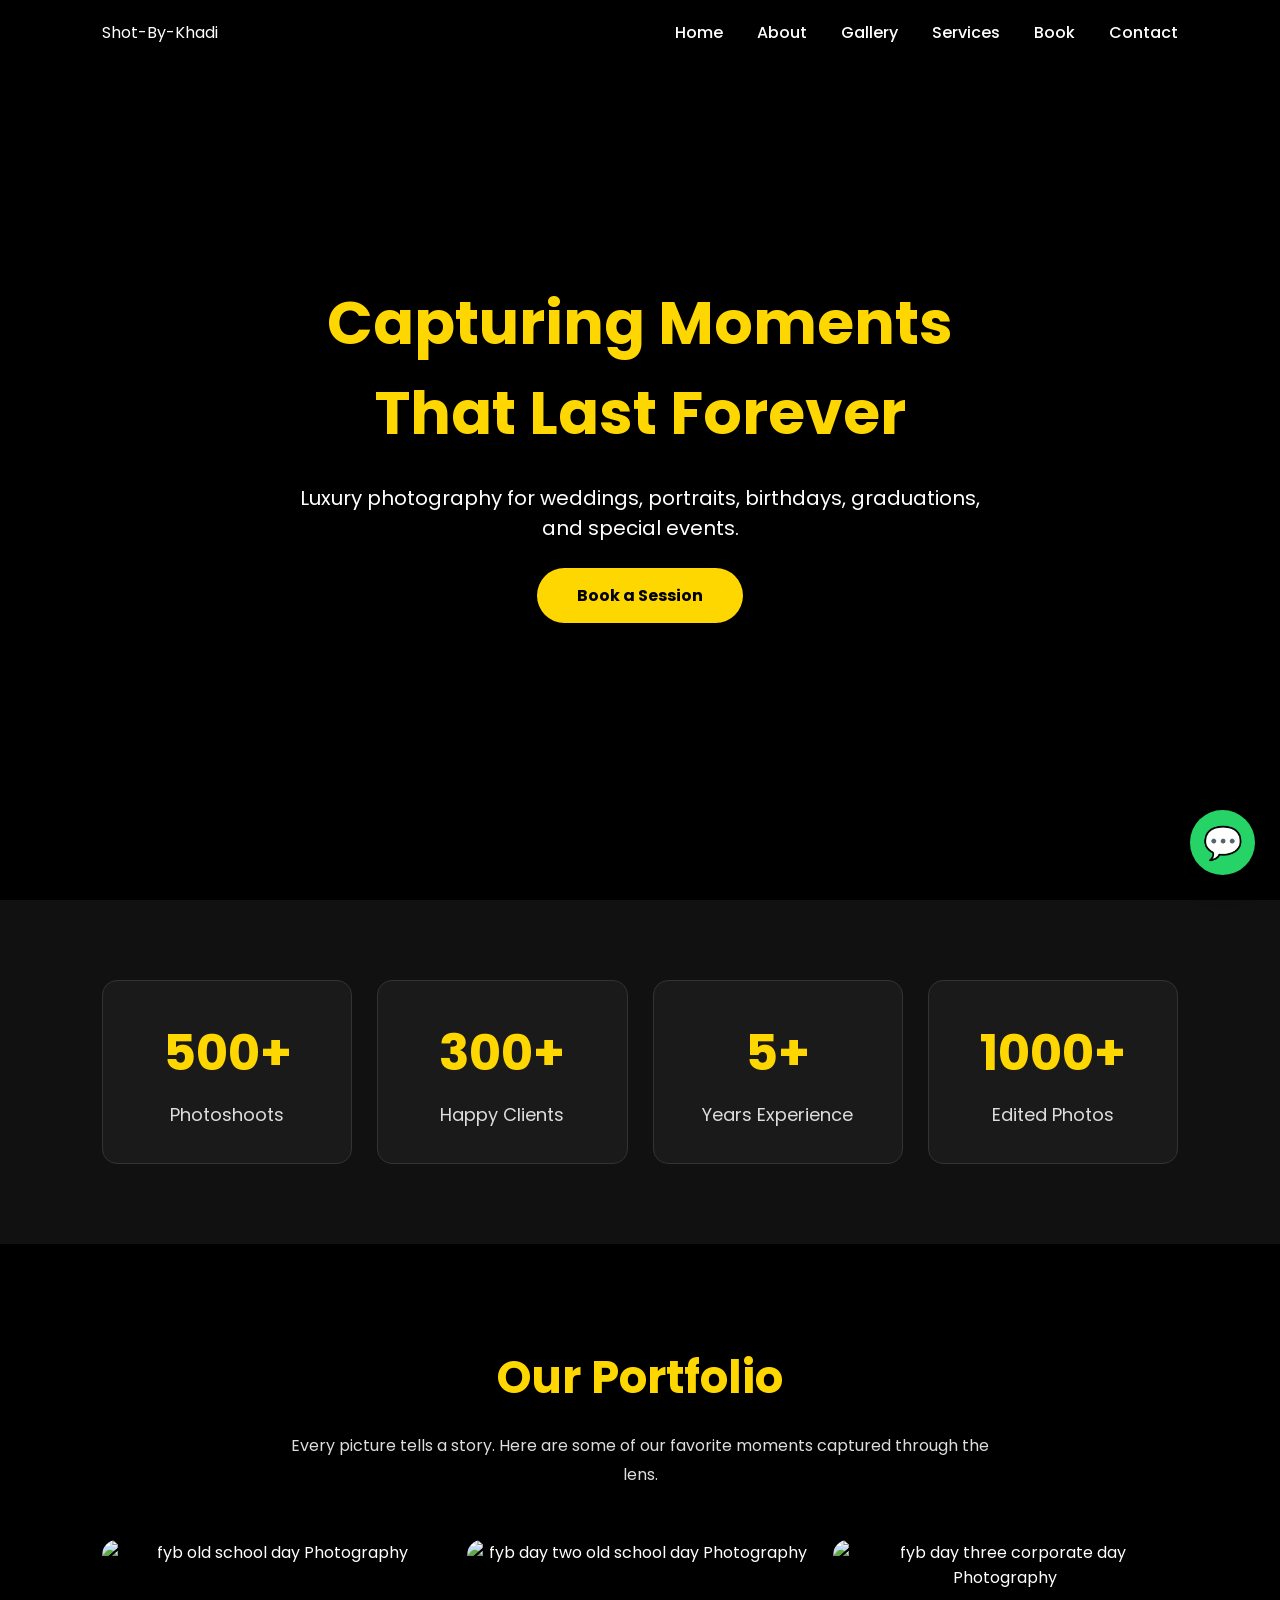
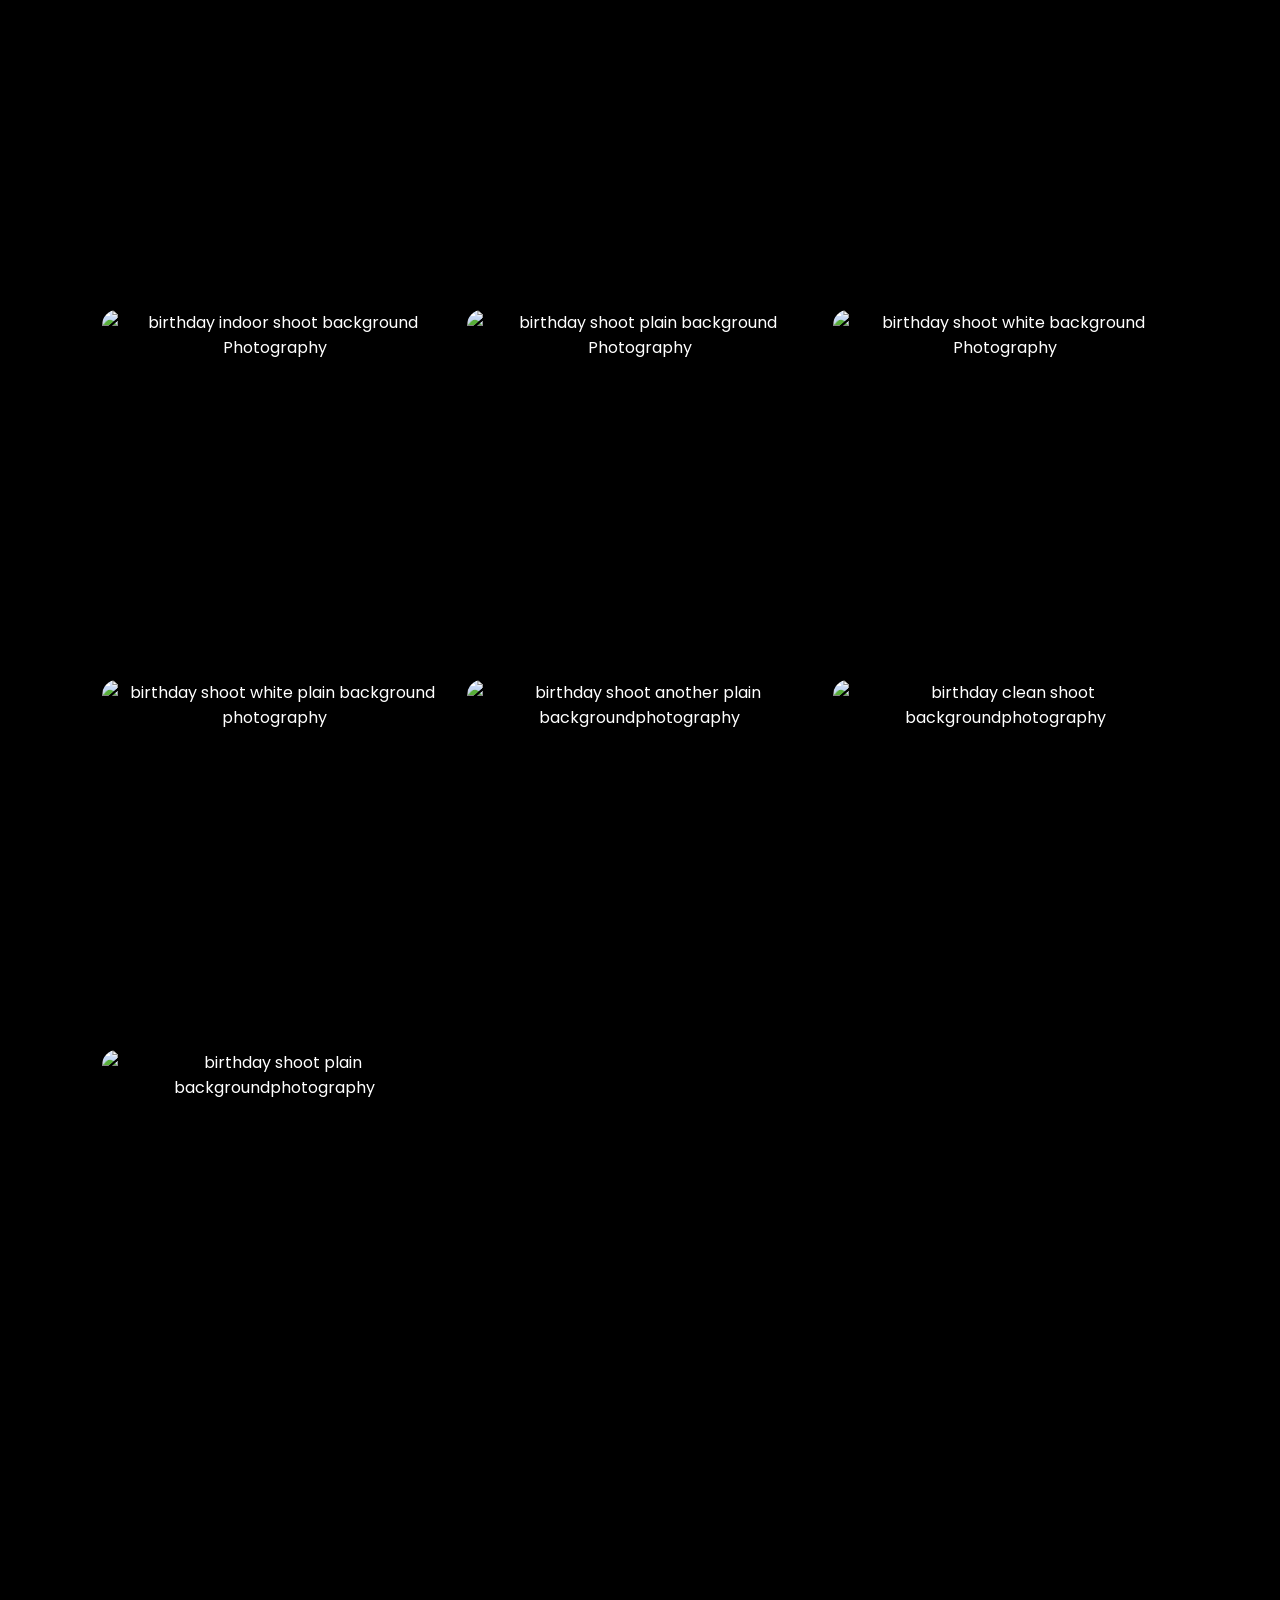
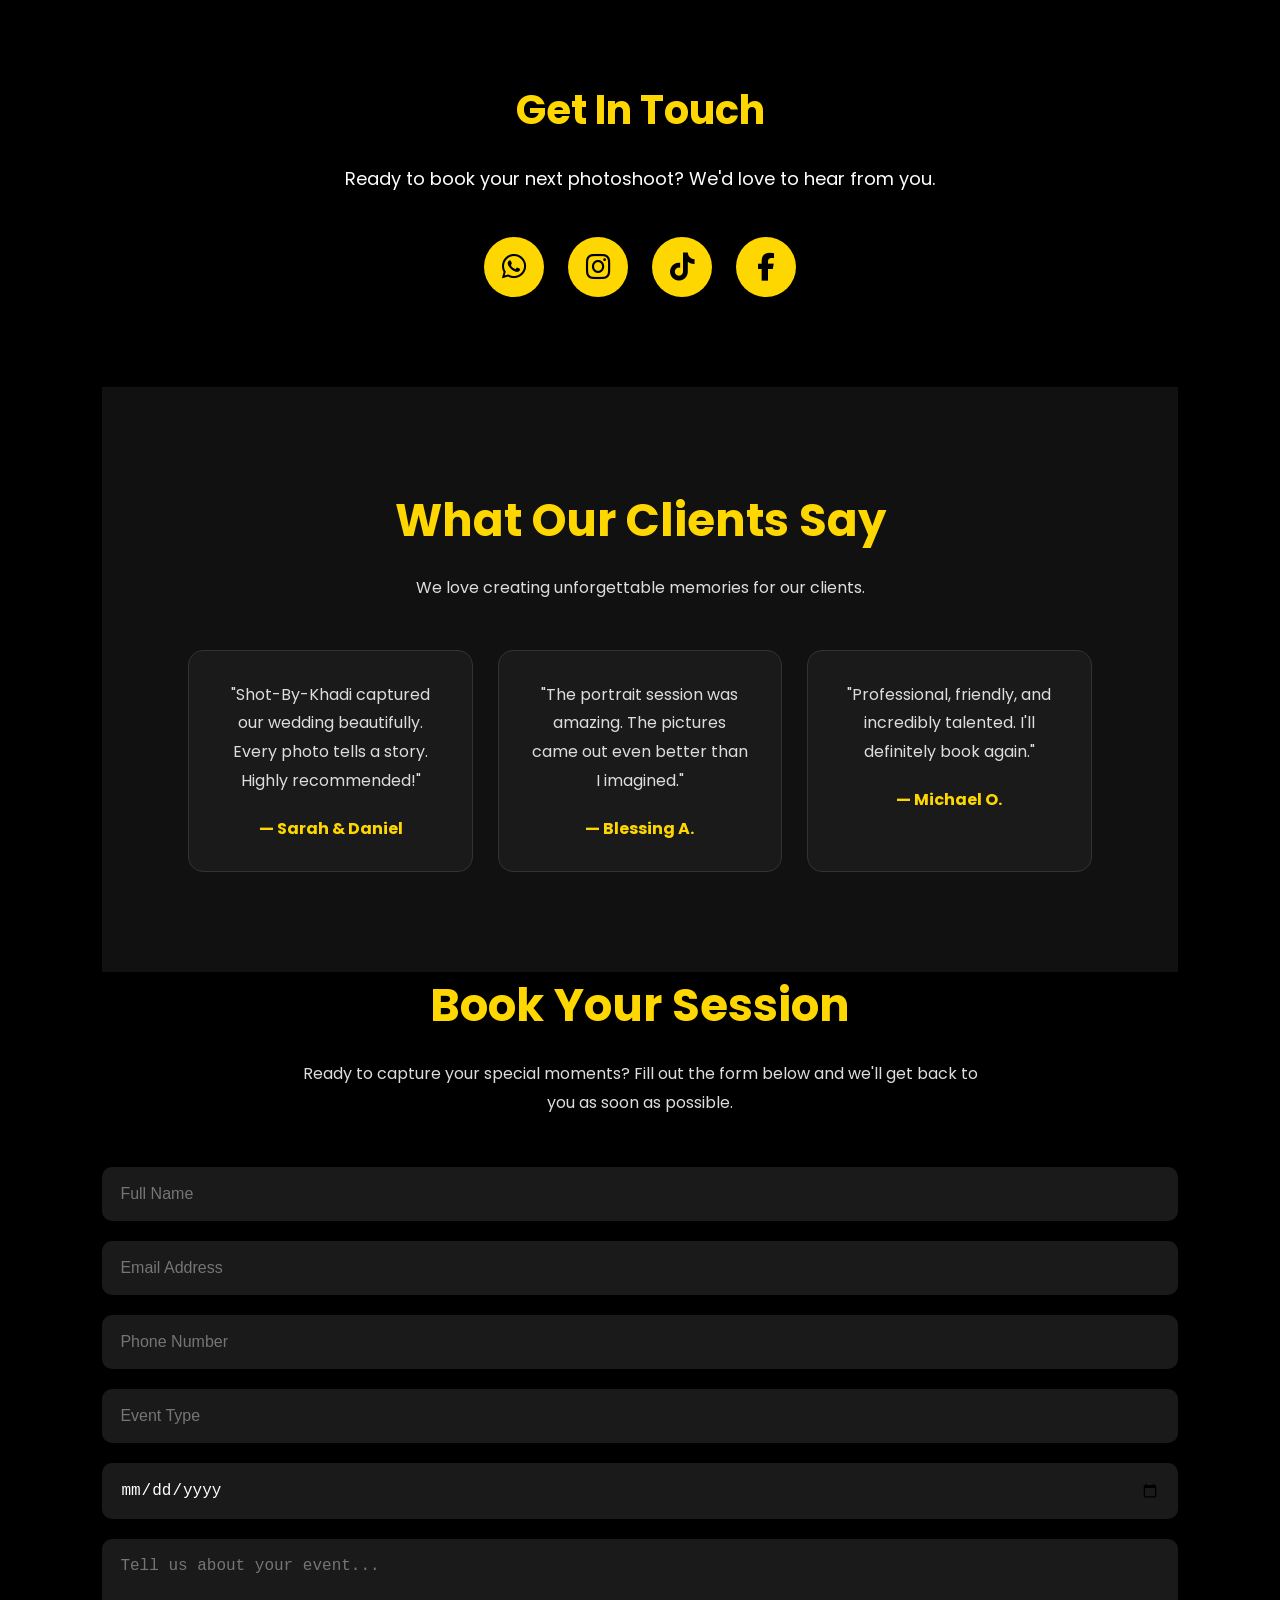
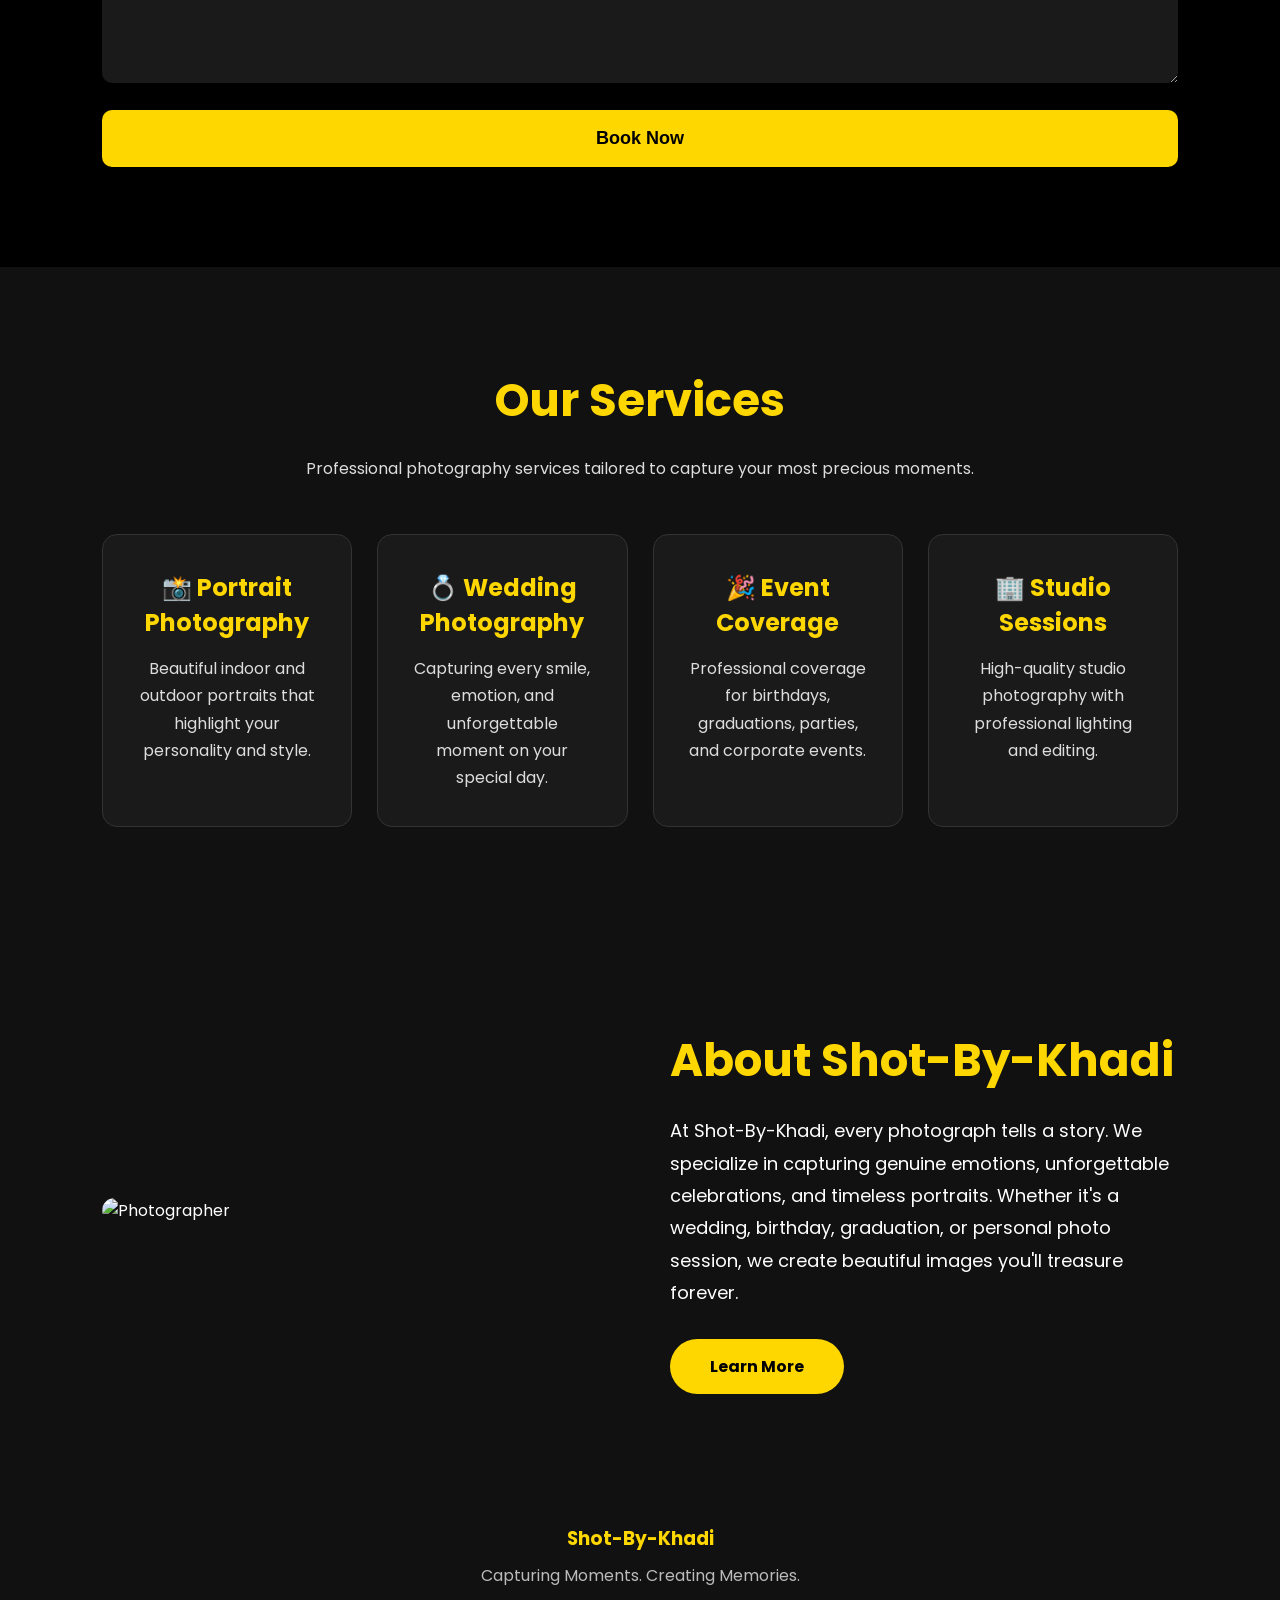
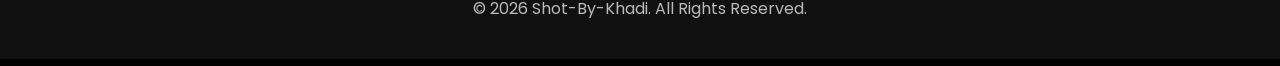
==== index.html @ c91c8952 "Add files via upload" ====
<!DOCTYPE html>
<html lang="en">
<head>
    <meta charset="UTF-8">
    <meta name="viewport" content="width=device-width, initial-scale=1.0">
    <title>Shot-By-Khadi</title>

    <!-- CSS -->
    <link rel="stylesheet" href="style.css">
    <link rel="icon" href="favicon.ico">
    <meta name="description" content="Shot-By-Khadi - Premium Photography for weddings, portraits, birthdays, graduations and events.">

<meta name="keywords" content="Photography, Wedding Photographer, Portrait Photography, Nigeria Photographer, Shot By Khadi">

<meta name="author" content="Shot-By-Khadi">

    <!-- Google Font -->
    <link href="https://fonts.googleapis.com/css2?family=Poppins:wght@300;400;500;600;700&display=swap" rel="stylesheet">
    <link rel="stylesheet" href="https://cdnjs.cloudflare.com/ajax/libs/font-awesome/6.6.0/css/all.min.css">
</head>
<body>

    <!-- Navigation -->
    <header>

    <div class="logo">Shot-By-Khadi</div>

    <div class="menu-toggle" id="menu-toggle">
        ☰
    </div>

    <nav id="nav-menu">
        <a href="#home">Home</a>
        <a href="#about">About</a>
        <a href="#gallery">Gallery</a>
        <a href="#services">Services</a>
        <a href="#booking">Book</a>
        <a href="#contact">Contact</a>
    </nav>

</header>
    </header>
    <!-- Hero Section -->
<section class="hero" id="home">

    <div class="hero-overlay"></div>

    <div class="hero-content">

        <h1>Capturing Moments That Last Forever</h1>

        <p>
            Luxury photography for weddings, portraits, birthdays, graduations, and special events.
        </p>

        <a href="#booking" class="btn">Book a Session</a>

    </div>

</section>
<!-- About Section -->

<!-- Statistics Section -->

<section class="stats">

    <div class="stat-box">
        <h2>500+</h2>
        <p>Photoshoots</p>
    </div>

    <div class="stat-box">
        <h2>300+</h2>
        <p>Happy Clients</p>
    </div>

    <div class="stat-box">
        <h2>5+</h2>
        <p>Years Experience</p>
    </div>

    <div class="stat-box">
        <h2>1000+</h2>
        <p>Edited Photos</p>
    </div>

</section>

<!-- Gallery Section -->

<section class="gallery" id="gallery">
    <h2>Our Portfolio</h2>

    <p class="gallery-text">
        Every picture tells a story. Here are some of our favorite moments captured through the lens.
    </p>

    <div class="gallery-grid">

        <img src="images/photo1.jpg" alt="fyb old school day Photography">

        <img src="images/photo2.jpg" alt="fyb day two old school day Photography">

        <img src="images/photo3.jpg" alt="fyb day three corporate day Photography">

        <img src="images/photo4.jpg" alt="birthday indoor shoot background Photography">

        <img src="images/photo5.jpg" alt="birthday shoot plain background Photography">

        <img src="images/photo6.jpg" alt="birthday shoot white background Photography">

        <img src="images/photo7.jpg" alt="birthday shoot white plain background photography">

        <img src="images/photo8.jpg" alt="birthday shoot another plain backgroundphotography">

        <img src="images/photo10.jpg" alt="birthday clean shoot backgroundphotography">

        <img src="images/photo11.jpg" alt="birthday shoot plain backgroundphotography">

    </div>

</section>

<!-- Services Section -->

<!-- Booking Section -->

<section class="booking" id="booking">

    <!-- Testimonials Section -->

    <!-- Contact Section -->

<section class="contact" id="contact">

    <h2>Get In Touch</h2>

    <p>Ready to book your next photoshoot? We'd love to hear from you.</p>

    <div class="social-icons">

        <a href="https://wa.me/2348108178634" target="_blank">
            <i class="fab fa-whatsapp"></i>
        </a>

        <a href="https://instagram.com/khadib222" target="_blank">
            <i class="fab fa-instagram"></i>
        </a>

        <a href="https://tiktok.com/@khadib22" target="_blank">
            <i class="fab fa-tiktok"></i>
        </a>

        <a href="https://facebook.com/" target="_blank">
            <i class="fab fa-facebook-f"></i>
        </a>

    </div>

</section>

<section class="testimonials">

    <h2>What Our Clients Say</h2>

    <p class="testimonial-text">
        We love creating unforgettable memories for our clients.
    </p>

    <div class="testimonial-grid">

        <div class="testimonial-card">
            <p>
                "Shot-By-Khadi captured our wedding beautifully. Every photo tells a story. Highly recommended!"
            </p>

            <h4>— Sarah & Daniel</h4>
        </div>

        <div class="testimonial-card">
            <p>
                "The portrait session was amazing. The pictures came out even better than I imagined."
            </p>

            <h4>— Blessing A.</h4>
        </div>

        <div class="testimonial-card">
            <p>
                "Professional, friendly, and incredibly talented. I'll definitely book again."
            </p>

            <h4>— Michael O.</h4>
        </div>

    </div>

</section>

    <h2>Book Your Session</h2>

    <p class="booking-text">
        Ready to capture your special moments? Fill out the form below and we'll get back to you as soon as possible.
    </p>

    <form action="https://formsubmit.co/voltagevg1@gmail.com" method="POST"></form>

    <input type="hidden" name="_subject" value="New Booking Request - Shot-By-Khadi">

<input type="hidden" name="_captcha" value="false">

<input type="hidden" name="_template" value="table">

        <input type="text" name="Full Name" placeholder="Full Name" required>

        <input type="email" name="Email" placeholder="Email Address" required>

        <input type="tel" name="Phone Number" placeholder="Phone Number" required>

        <input type="text" name="Event Type" placeholder="Event Type">

        <input type="date" name="Event Date">

        <textarea name="Message" rows="6" placeholder="Tell us about your event..."></textarea>

        <button type="submit">Book Now</button>

    </form>

</section>

<section class="services" id="services">
    <h2>Our Services</h2>

    <p class="services-text">
        Professional photography services tailored to capture your most precious moments.
    </p>

    <div class="services-grid">

        <div class="service-card">
            <h3>📸 Portrait Photography</h3>
            <p>Beautiful indoor and outdoor portraits that highlight your personality and style.</p>
        </div>

        <div class="service-card">
            <h3>💍 Wedding Photography</h3>
            <p>Capturing every smile, emotion, and unforgettable moment on your special day.</p>
        </div>

        <div class="service-card">
            <h3>🎉 Event Coverage</h3>
            <p>Professional coverage for birthdays, graduations, parties, and corporate events.</p>
        </div>

        <div class="service-card">
            <h3>🏢 Studio Sessions</h3>
            <p>High-quality studio photography with professional lighting and editing.</p>
        </div>

    </div>

</section>

<section class="about" id="about">
    <div class="about-image">

        <img src="images/photo1.jpg" alt="Photographer">

    </div>

    <div class="about-text">

        <h2>About Shot-By-Khadi</h2>

        <p>
            At Shot-By-Khadi, every photograph tells a story. We specialize in capturing genuine emotions, unforgettable celebrations, and timeless portraits. Whether it's a wedding, birthday, graduation, or personal photo session, we create beautiful images you'll treasure forever.
        </p>

        <a href="#" class="btn">Learn More</a>

    </div>

</section>

    <script src="script.js"></script>

    <footer>

    <h3>Shot-By-Khadi</h3>

    <p>Capturing Moments. Creating Memories.</p>

    <p>© 2026 Shot-By-Khadi. All Rights Reserved.</p>

</footer>
<a href="https://wa.me/2348108178634" class="whatsapp" target="_blank">
    💬
</a>
<button id="topBtn" title="Go to top">↑</button>
<script src="script.js"></script>
<!-- Lightbox -->

<div id="lightbox" class="lightbox">

    <span class="close">&times;</span>

    <img class="lightbox-content" id="lightbox-img">

</div>
</body>
</html>
---- style.css ----
/* Reset */

html{
    scroll-behavior:smooth;
}

*{
    margin:0;
    padding:0;
    box-sizing:border-box;
}

body{
    font-family:'Poppins',sans-serif;
    background:#000;
    color:white;
}

/* Navigation */

header{
    display:flex;
    justify-content:space-between;
    align-items:center;
    padding:20px 8%;
    background:#000;
    position:fixed;
    width:100%;
    top:0;
    left:0;
    z-index:1000;
}

.logo img{
    height:60px;
    width:auto;
}

nav a{
    text-decoration:none;
    color:white;
    margin-left:30px;
    font-weight:500;
    transition:.3s;
}

nav a:hover{
    color:#FFD700;
}

/* Hero Section */

.hero{

    height:100vh;

    background-image:
    linear-gradient(rgba(0,0,0,.55),rgba(0,0,0,.55)),
    url("images/hero1.jpg");

    background-size:cover;

    background-position:center;

    display:flex;

    justify-content:center;

    align-items:center;

    text-align:center;

    transition:background-image 1s ease-in-out;

    position:relative;

}

.hero-content{

    position:relative;

    z-index:2;

    max-width:700px;

}

.hero h1{

    font-size:60px;

    color:#FFD700;

}

.hero p{

    margin:25px 0;

    font-size:20px;

    color:white;

}
.btn{
    display:inline-block;
    padding:15px 40px;
    background:#FFD700;
    color:#000;
    text-decoration:none;
    font-weight:bold;
    border-radius:50px;
    transition:.3s;
}

.btn:hover{
    transform:translateY(-4px);
}
/* ABOUT */

.about{

    display:flex;

    justify-content:center;

    align-items:center;

    gap:60px;

    padding:100px 8%;

    background:#111;

    flex-wrap:wrap;

}

.about-image{

    flex:1;

    min-width:300px;

}

.about-image img{

    width:100%;

    border-radius:20px;

}

.about-text{

    flex:1;

    min-width:300px;

}

.about-text h2{

    font-size:45px;

    color:#FFD700;

    margin-bottom:20px;

}

.about-text p{

    line-height:1.8;

    font-size:18px;

    margin-bottom:30px;

}

/* GALLERY */

.gallery{

    padding:100px 8%;

    background:#000;

    text-align:center;

}

.gallery h2{

    color:#FFD700;

    font-size:45px;

    margin-bottom:20px;

}

.gallery-text{

    color:#ddd;

    max-width:700px;

    margin:0 auto 50px;

    line-height:1.8;

}

.gallery-grid{

    display:grid;

    grid-template-columns:repeat(auto-fit,minmax(300px,1fr));

    gap:20px;

}

.gallery-grid img{

    width:100%;

    height:350px;

    object-fit:cover;

    border-radius:15px;

    transition:.4s;

    cursor:pointer;

}

.gallery-grid img:hover{

    transform:scale(1.05);

    box-shadow:0 10px 25px rgba(255,215,0,.3);

}

/* SERVICES */

.services{
    background:#111;
    padding:100px 8%;
    text-align:center;
}

.services h2{
    color:#FFD700;
    font-size:45px;
    margin-bottom:20px;
}

.services-text{
    max-width:700px;
    margin:0 auto 50px;
    color:#ddd;
    line-height:1.8;
}

.services-grid{
    display:grid;
    grid-template-columns:repeat(auto-fit,minmax(250px,1fr));
    gap:25px;
}

.service-card{
    background:#1a1a1a;
    padding:35px;
    border-radius:15px;
    transition:.3s;
    border:1px solid #333;
}

.service-card:hover{
    transform:translateY(-10px);
    border-color:#FFD700;
    box-shadow:0 10px 30px rgba(255,215,0,.2);
}

.service-card h3{
    color:#FFD700;
    margin-bottom:15px;
    font-size:24px;
}

.service-card p{
    color:#ddd;
    line-height:1.7;
}

/* BOOKING */

.booking{
    padding:100px 8%;
    background:#000;
    text-align:center;
}

.booking h2{
    color:#FFD700;
    font-size:45px;
    margin-bottom:20px;
}

.booking-text{
    color:#ddd;
    max-width:700px;
    margin:0 auto 50px;
    line-height:1.8;
}

.booking form{
    max-width:700px;
    margin:auto;
}

.booking input,
.booking textarea{

    width:100%;
    padding:18px;
    margin-bottom:20px;
    border:none;
    border-radius:10px;
    background:#1a1a1a;
    color:white;
    font-size:16px;

}

.booking input:focus,
.booking textarea:focus{

    outline:2px solid #FFD700;

}

.booking button{

    width:100%;
    padding:18px;
    border:none;
    border-radius:10px;
    background:#FFD700;
    color:#000;
    font-size:18px;
    font-weight:bold;
    cursor:pointer;
    transition:.3s;

}

.booking button:hover{

    background:#fff;
}

/* TESTIMONIALS */

.testimonials{
    padding:100px 8%;
    background:#111;
    text-align:center;
}

.testimonials h2{
    color:#FFD700;
    font-size:45px;
    margin-bottom:20px;
}

.testimonial-text{
    color:#ddd;
    margin-bottom:50px;
}

.testimonial-grid{
    display:grid;
    grid-template-columns:repeat(auto-fit,minmax(280px,1fr));
    gap:25px;
}

.testimonial-card{
    background:#1a1a1a;
    padding:30px;
    border-radius:15px;
    border:1px solid #333;
    transition:.3s;
}

.testimonial-card:hover{
    transform:translateY(-8px);
    border-color:#FFD700;
}

.testimonial-card p{
    line-height:1.8;
    color:#ddd;
    margin-bottom:20px;
}

.testimonial-card h4{
    color:#FFD700;
}

/* CONTACT */

.contact{
    padding:80px 8%;
    background:#000;
    text-align:center;
}

.contact h2{
    color:#FFD700;
    margin-bottom:25px;
    font-size:40px;
}

.contact p{
    margin:12px 0;
    font-size:18px;
}

footer{
    background:#111;
    text-align:center;
    padding:30px;
}

footer h3{
    color:#FFD700;
    margin-bottom:10px;
}

footer p{
    color:#bbb;
    margin:8px 0;
}

/* WhatsApp Button */

.whatsapp{

    position:fixed;

    right:25px;

    bottom:25px;

    width:65px;

    height:65px;

    background:#25D366;

    color:white;

    display:flex;

    justify-content:center;

    align-items:center;

    border-radius:50%;

    text-decoration:none;

    font-size:32px;

    box-shadow:0 10px 25px rgba(0,0,0,.3);

    transition:.3s;

}

.whatsapp:hover{

    transform:scale(1.1);

}

/* Mobile */

@media(max-width:768px){

    header{

        flex-direction:column;

        padding:15px;

    }

    nav{

        margin-top:15px;

    }

    nav a{

        display:inline-block;

        margin:10px;

    }

    .hero h1{

        font-size:40px;

    }

    .hero p{

        font-size:17px;

    }

    .about{

        flex-direction:column;

    }

}

/* Statistics */

.stats{

    background:#111;

    padding:80px 8%;

    display:grid;

    grid-template-columns:repeat(auto-fit,minmax(220px,1fr));

    gap:25px;

    text-align:center;

}

.stat-box{

    background:#1a1a1a;

    padding:35px;

    border-radius:15px;

    border:1px solid #333;

    transition:.3s;

}

.stat-box:hover{

    transform:translateY(-8px);

    border-color:#FFD700;

}

.stat-box h2{

    color:#FFD700;

    font-size:50px;

    margin-bottom:10px;

}

.stat-box p{

    color:#ddd;

    font-size:18px;

}

/* Scroll To Top Button */

#topBtn{
    display:none;
    position:fixed;
    bottom:100px;
    right:25px;
    width:50px;
    height:50px;
    border:none;
    border-radius:50%;
    background:#FFD700;
    color:#000;
    font-size:22px;
    cursor:pointer;
    box-shadow:0 8px 20px rgba(0,0,0,.3);
    transition:.3s;
}

#topBtn:hover{
    transform:scale(1.1);
}

/* Mobile Navigation */

.menu-toggle{
    display:none;
    font-size:32px;
    color:#FFD700;
    cursor:pointer;
}

@media (max-width:768px){

    header{
        flex-direction:row;
    }

    .menu-toggle{
        display:block;
    }

    nav{
        display:none;
        position:absolute;
        top:80px;
        left:0;
        width:100%;
        background:#111;
        flex-direction:column;
        text-align:center;
        padding:20px 0;
    }

    nav.active{
        display:flex;
    }

    nav a{
        margin:15px 0;
        font-size:18px;
    }
}

/* LIGHTBOX */

.lightbox{

    display:none;
    position:fixed;
    z-index:9999;
    left:0;
    top:0;
    width:100%;
    height:100%;
    background:rgba(0,0,0,.95);
    justify-content:center;
    align-items:center;

}

.lightbox-content{

    max-width:90%;
    max-height:85%;
    border-radius:10px;

}

.close{

    position:absolute;
    top:25px;
    right:40px;
    color:white;
    font-size:45px;
    cursor:pointer;

}

/* Social Icons */

.social-icons{

    margin-top:35px;

}

.social-icons a{

    display:inline-flex;

    justify-content:center;

    align-items:center;

    width:60px;

    height:60px;

    margin:10px;

    border-radius:50%;

    background:#FFD700;

    color:#000;

    text-decoration:none;

    font-size:28px;

    transition:.3s;

}

.social-icons a:hover{

    transform:translateY(-8px);

    background:white;

}
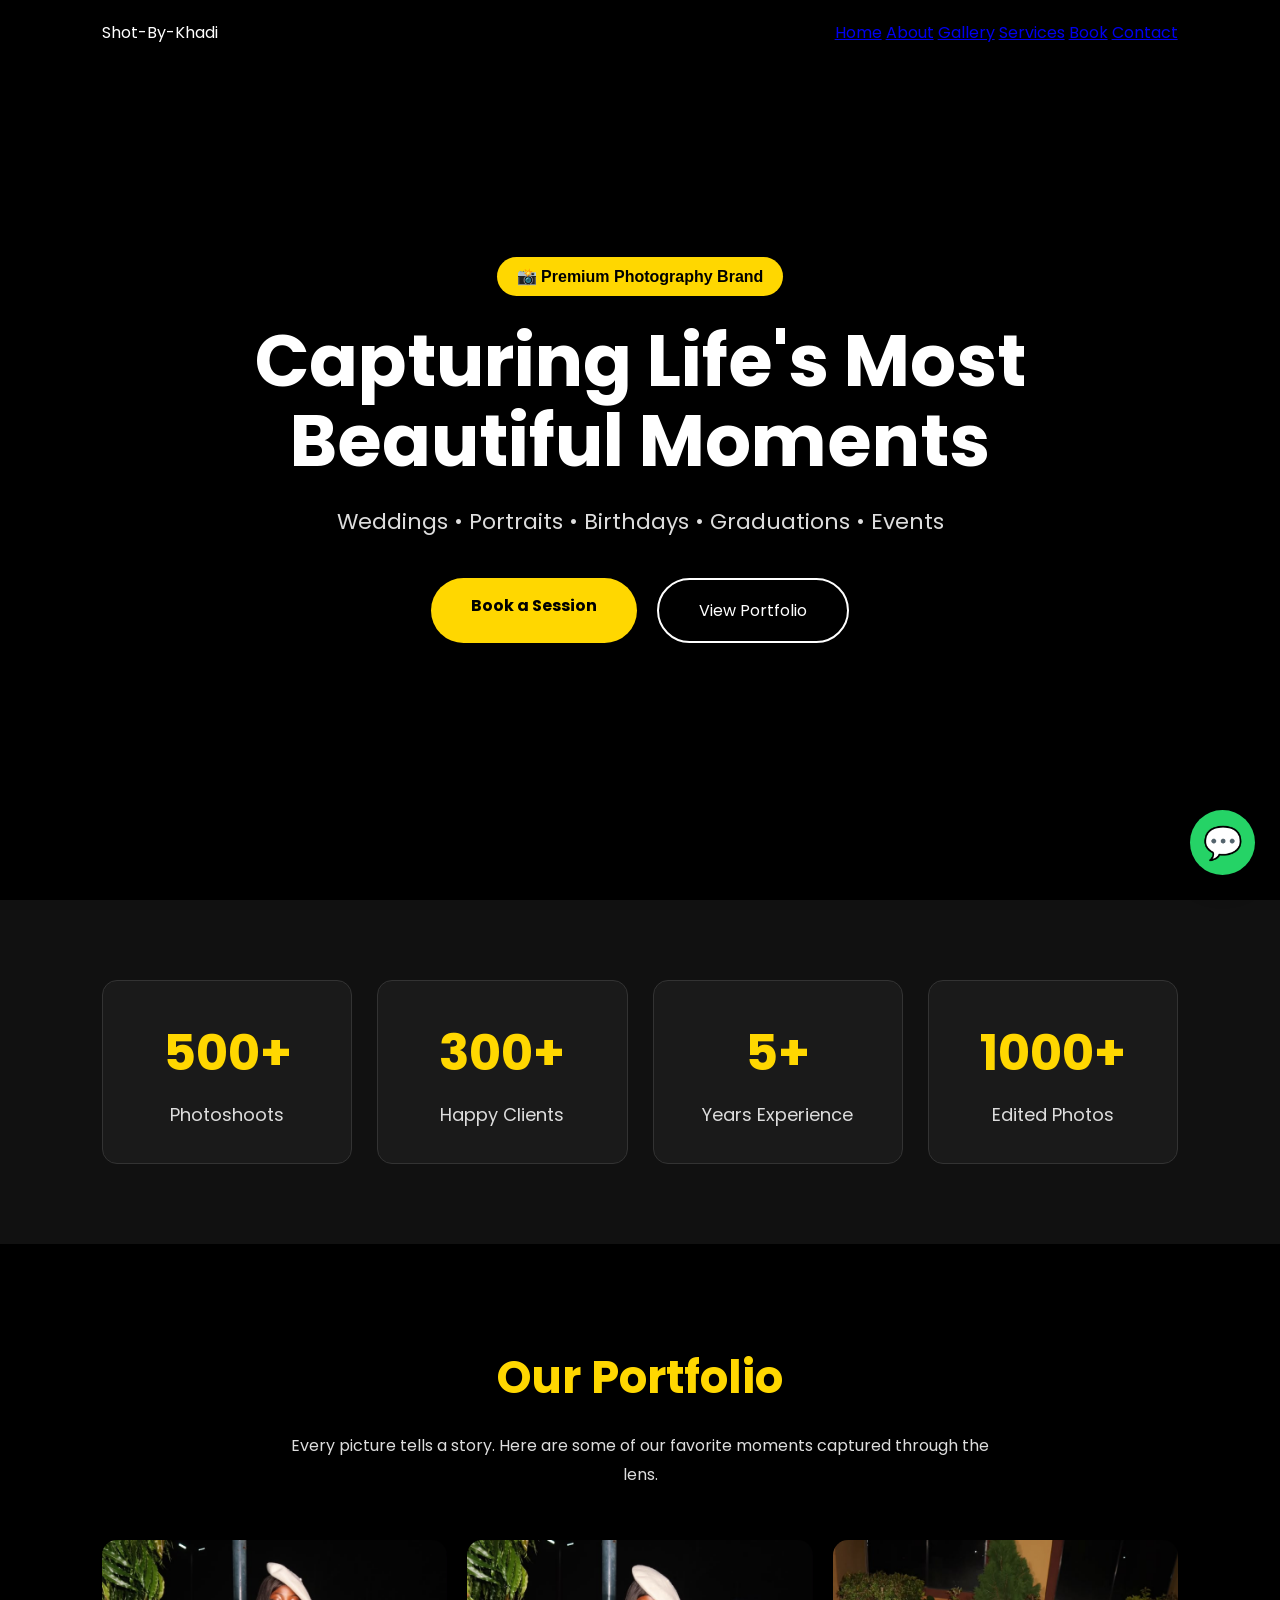
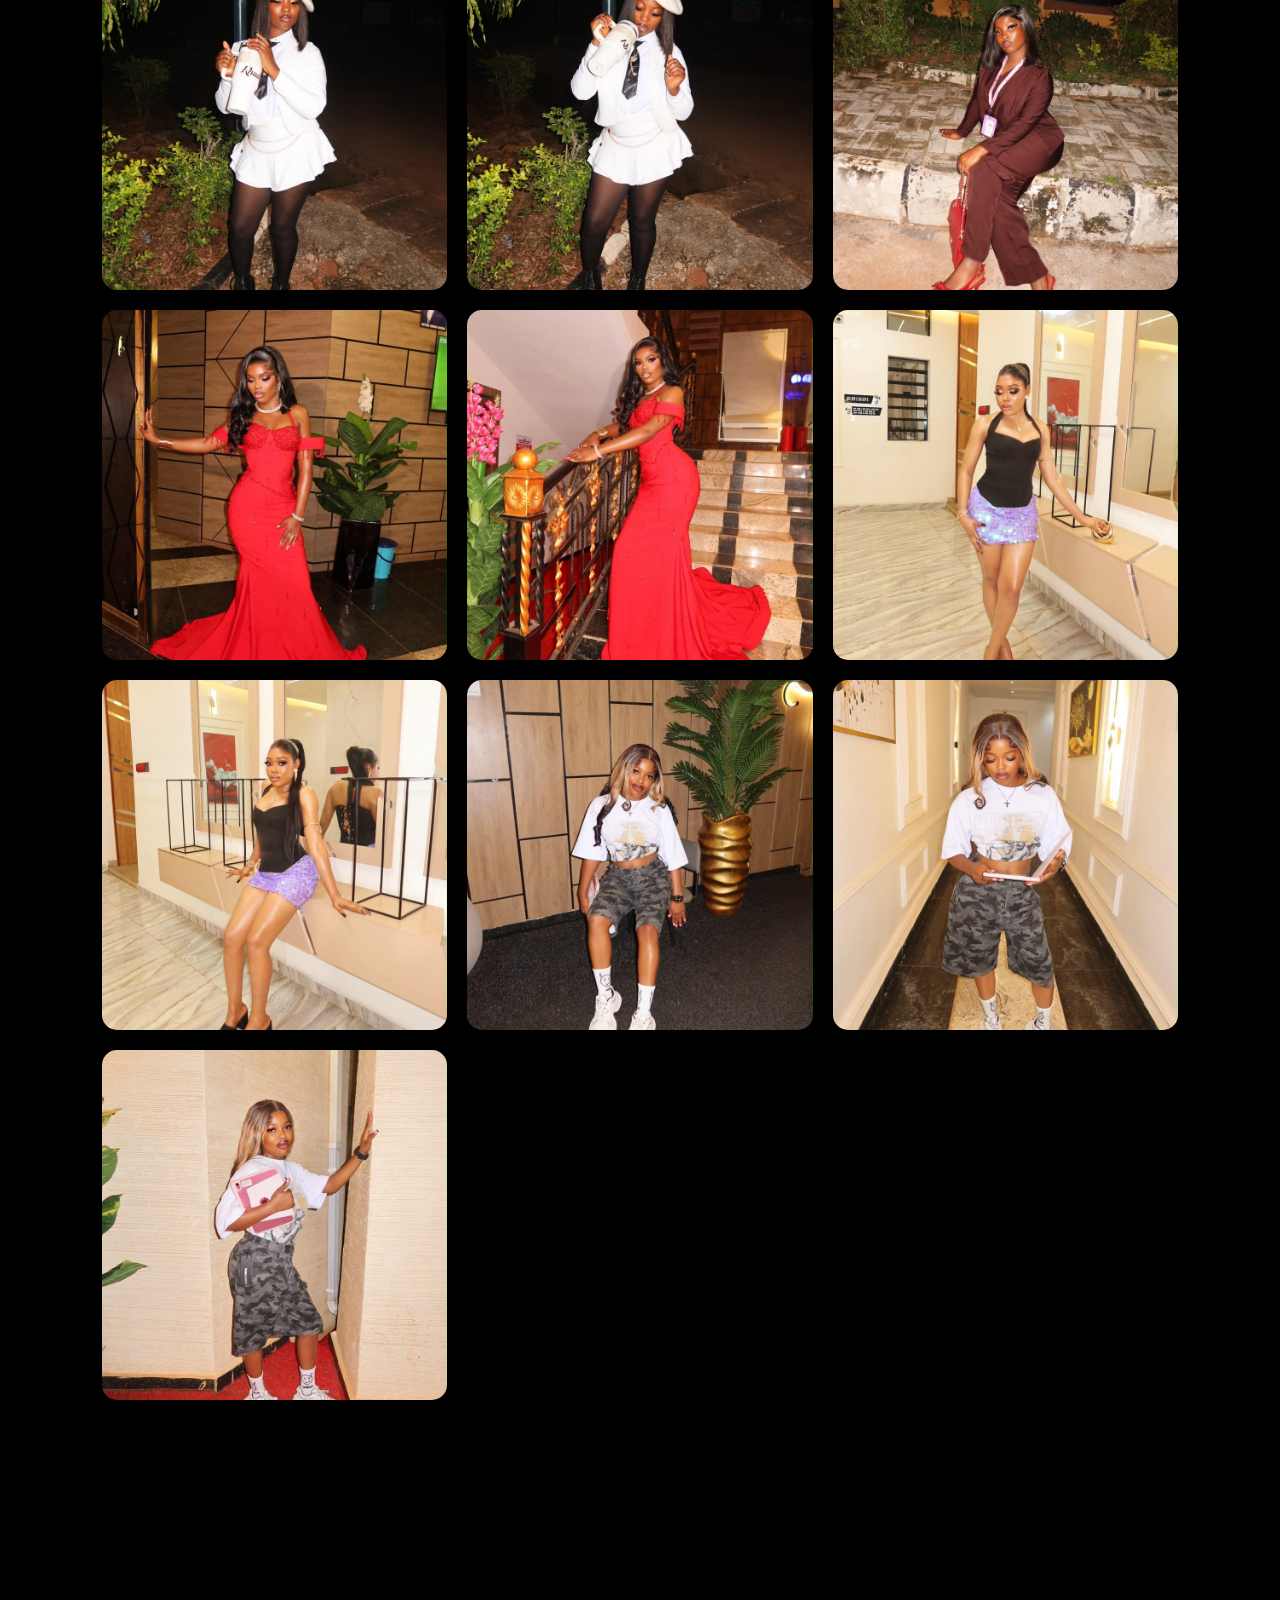
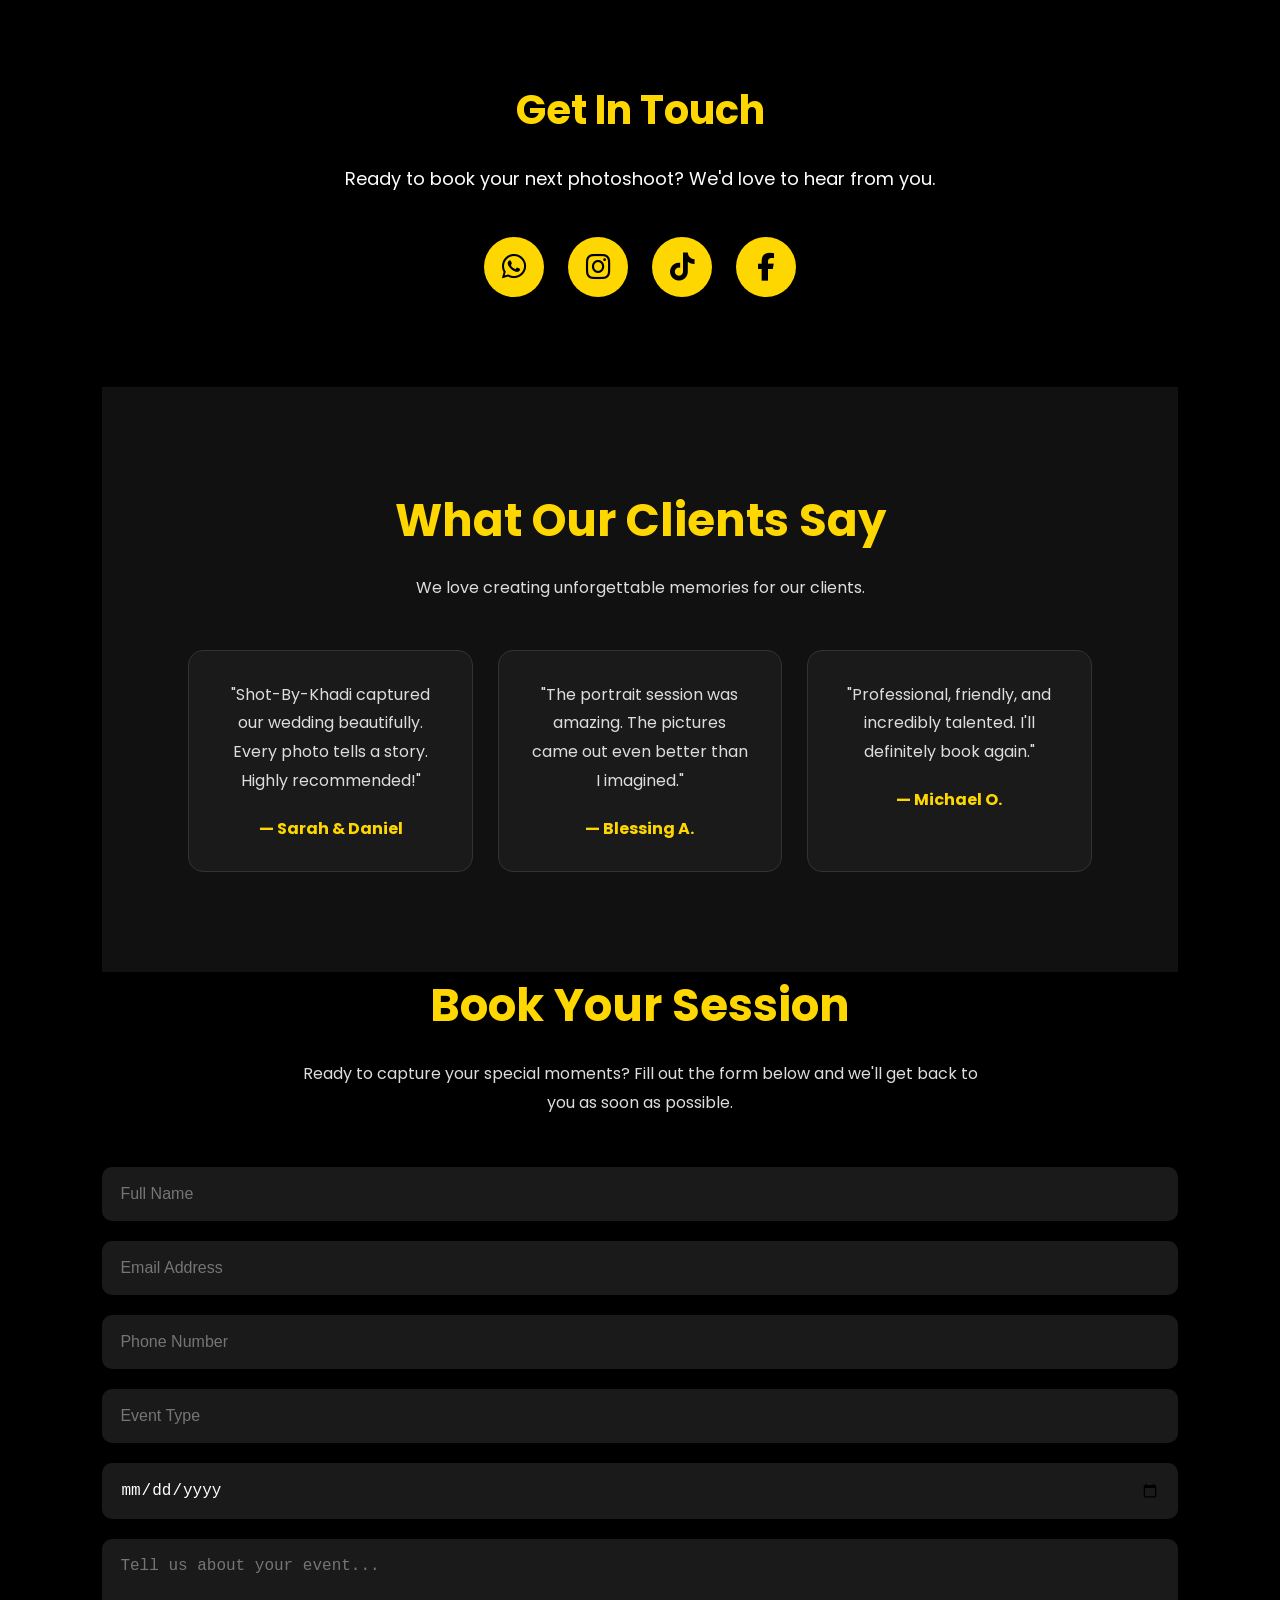
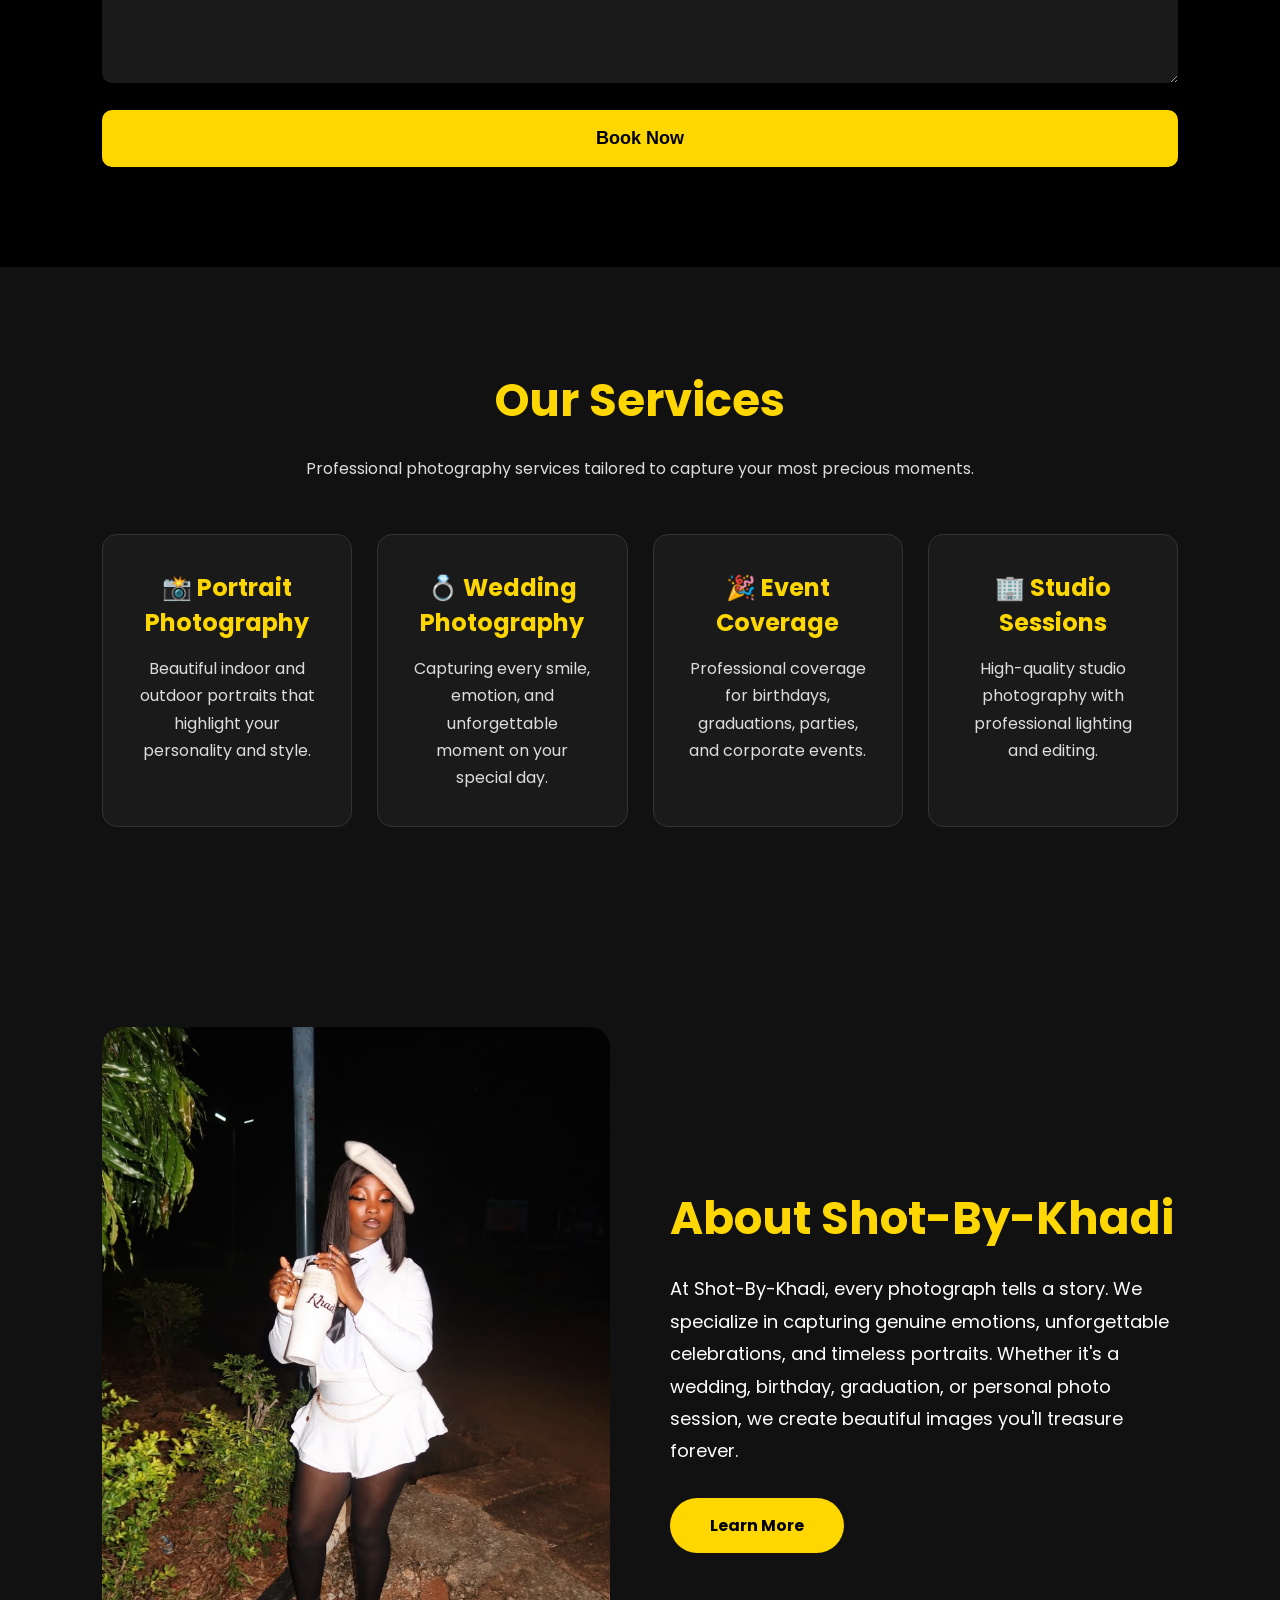
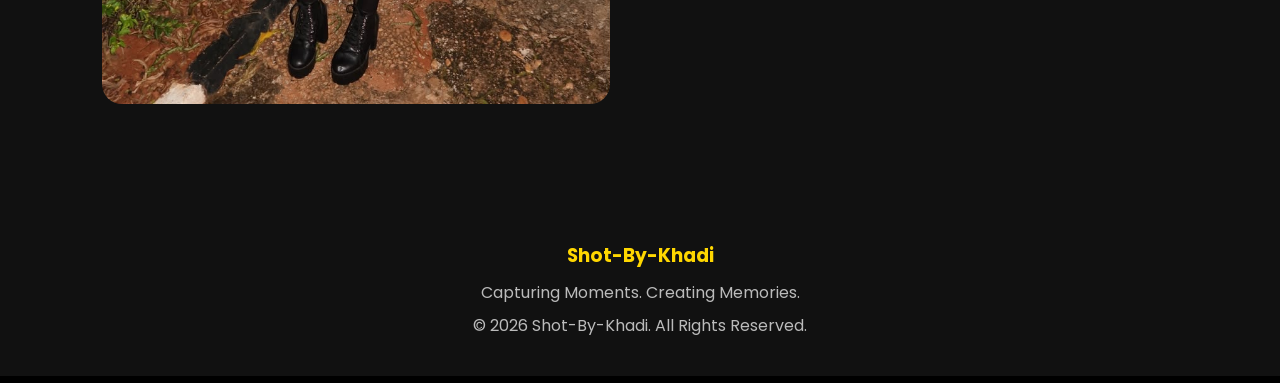
==== commit 0e3ad809: "Initial Shot-By-Khadi website" ====
--- a/index.html
+++ b/index.html
@@ -1,312 +1,328 @@
-<!DOCTYPE html>
-<html lang="en">
-<head>
-    <meta charset="UTF-8">
-    <meta name="viewport" content="width=device-width, initial-scale=1.0">
-    <title>Shot-By-Khadi</title>
-
-    <!-- CSS -->
-    <link rel="stylesheet" href="style.css">
-    <link rel="icon" href="favicon.ico">
-    <meta name="description" content="Shot-By-Khadi - Premium Photography for weddings, portraits, birthdays, graduations and events.">
-
-<meta name="keywords" content="Photography, Wedding Photographer, Portrait Photography, Nigeria Photographer, Shot By Khadi">
-
-<meta name="author" content="Shot-By-Khadi">
-
-    <!-- Google Font -->
-    <link href="https://fonts.googleapis.com/css2?family=Poppins:wght@300;400;500;600;700&display=swap" rel="stylesheet">
-    <link rel="stylesheet" href="https://cdnjs.cloudflare.com/ajax/libs/font-awesome/6.6.0/css/all.min.css">
-</head>
-<body>
-
-    <!-- Navigation -->
-    <header>
-
-    <div class="logo">Shot-By-Khadi</div>
-
-    <div class="menu-toggle" id="menu-toggle">
-        ☰
-    </div>
-
-    <nav id="nav-menu">
-        <a href="#home">Home</a>
-        <a href="#about">About</a>
-        <a href="#gallery">Gallery</a>
-        <a href="#services">Services</a>
-        <a href="#booking">Book</a>
-        <a href="#contact">Contact</a>
-    </nav>
-
-</header>
-    </header>
-    <!-- Hero Section -->
-<section class="hero" id="home">
-
-    <div class="hero-overlay"></div>
-
-    <div class="hero-content">
-
-        <h1>Capturing Moments That Last Forever</h1>
-
-        <p>
-            Luxury photography for weddings, portraits, birthdays, graduations, and special events.
-        </p>
-
-        <a href="#booking" class="btn">Book a Session</a>
-
-    </div>
-
-</section>
-<!-- About Section -->
-
-<!-- Statistics Section -->
-
-<section class="stats">
-
-    <div class="stat-box">
-        <h2>500+</h2>
-        <p>Photoshoots</p>
-    </div>
-
-    <div class="stat-box">
-        <h2>300+</h2>
-        <p>Happy Clients</p>
-    </div>
-
-    <div class="stat-box">
-        <h2>5+</h2>
-        <p>Years Experience</p>
-    </div>
-
-    <div class="stat-box">
-        <h2>1000+</h2>
-        <p>Edited Photos</p>
-    </div>
-
-</section>
-
-<!-- Gallery Section -->
-
-<section class="gallery" id="gallery">
-    <h2>Our Portfolio</h2>
-
-    <p class="gallery-text">
-        Every picture tells a story. Here are some of our favorite moments captured through the lens.
-    </p>
-
-    <div class="gallery-grid">
-
-        <img src="images/photo1.jpg" alt="fyb old school day Photography">
-
-        <img src="images/photo2.jpg" alt="fyb day two old school day Photography">
-
-        <img src="images/photo3.jpg" alt="fyb day three corporate day Photography">
-
-        <img src="images/photo4.jpg" alt="birthday indoor shoot background Photography">
-
-        <img src="images/photo5.jpg" alt="birthday shoot plain background Photography">
-
-        <img src="images/photo6.jpg" alt="birthday shoot white background Photography">
-
-        <img src="images/photo7.jpg" alt="birthday shoot white plain background photography">
-
-        <img src="images/photo8.jpg" alt="birthday shoot another plain backgroundphotography">
-
-        <img src="images/photo10.jpg" alt="birthday clean shoot backgroundphotography">
-
-        <img src="images/photo11.jpg" alt="birthday shoot plain backgroundphotography">
-
-    </div>
-
-</section>
-
-<!-- Services Section -->
-
-<!-- Booking Section -->
-
-<section class="booking" id="booking">
-
-    <!-- Testimonials Section -->
-
-    <!-- Contact Section -->
-
-<section class="contact" id="contact">
-
-    <h2>Get In Touch</h2>
-
-    <p>Ready to book your next photoshoot? We'd love to hear from you.</p>
-
-    <div class="social-icons">
-
-        <a href="https://wa.me/2348108178634" target="_blank">
-            <i class="fab fa-whatsapp"></i>
-        </a>
-
-        <a href="https://instagram.com/khadib222" target="_blank">
-            <i class="fab fa-instagram"></i>
-        </a>
-
-        <a href="https://tiktok.com/@khadib22" target="_blank">
-            <i class="fab fa-tiktok"></i>
-        </a>
-
-        <a href="https://facebook.com/" target="_blank">
-            <i class="fab fa-facebook-f"></i>
-        </a>
-
-    </div>
-
-</section>
-
-<section class="testimonials">
-
-    <h2>What Our Clients Say</h2>
-
-    <p class="testimonial-text">
-        We love creating unforgettable memories for our clients.
-    </p>
-
-    <div class="testimonial-grid">
-
-        <div class="testimonial-card">
-            <p>
-                "Shot-By-Khadi captured our wedding beautifully. Every photo tells a story. Highly recommended!"
-            </p>
-
-            <h4>— Sarah & Daniel</h4>
-        </div>
-
-        <div class="testimonial-card">
-            <p>
-                "The portrait session was amazing. The pictures came out even better than I imagined."
-            </p>
-
-            <h4>— Blessing A.</h4>
-        </div>
-
-        <div class="testimonial-card">
-            <p>
-                "Professional, friendly, and incredibly talented. I'll definitely book again."
-            </p>
-
-            <h4>— Michael O.</h4>
-        </div>
-
-    </div>
-
-</section>
-
-    <h2>Book Your Session</h2>
-
-    <p class="booking-text">
-        Ready to capture your special moments? Fill out the form below and we'll get back to you as soon as possible.
-    </p>
-
-    <form action="https://formsubmit.co/voltagevg1@gmail.com" method="POST"></form>
-
-    <input type="hidden" name="_subject" value="New Booking Request - Shot-By-Khadi">
-
-<input type="hidden" name="_captcha" value="false">
-
-<input type="hidden" name="_template" value="table">
-
-        <input type="text" name="Full Name" placeholder="Full Name" required>
-
-        <input type="email" name="Email" placeholder="Email Address" required>
-
-        <input type="tel" name="Phone Number" placeholder="Phone Number" required>
-
-        <input type="text" name="Event Type" placeholder="Event Type">
-
-        <input type="date" name="Event Date">
-
-        <textarea name="Message" rows="6" placeholder="Tell us about your event..."></textarea>
-
-        <button type="submit">Book Now</button>
-
-    </form>
-
-</section>
-
-<section class="services" id="services">
-    <h2>Our Services</h2>
-
-    <p class="services-text">
-        Professional photography services tailored to capture your most precious moments.
-    </p>
-
-    <div class="services-grid">
-
-        <div class="service-card">
-            <h3>📸 Portrait Photography</h3>
-            <p>Beautiful indoor and outdoor portraits that highlight your personality and style.</p>
-        </div>
-
-        <div class="service-card">
-            <h3>💍 Wedding Photography</h3>
-            <p>Capturing every smile, emotion, and unforgettable moment on your special day.</p>
-        </div>
-
-        <div class="service-card">
-            <h3>🎉 Event Coverage</h3>
-            <p>Professional coverage for birthdays, graduations, parties, and corporate events.</p>
-        </div>
-
-        <div class="service-card">
-            <h3>🏢 Studio Sessions</h3>
-            <p>High-quality studio photography with professional lighting and editing.</p>
-        </div>
-
-    </div>
-
-</section>
-
-<section class="about" id="about">
-    <div class="about-image">
-
-        <img src="images/photo1.jpg" alt="Photographer">
-
-    </div>
-
-    <div class="about-text">
-
-        <h2>About Shot-By-Khadi</h2>
-
-        <p>
-            At Shot-By-Khadi, every photograph tells a story. We specialize in capturing genuine emotions, unforgettable celebrations, and timeless portraits. Whether it's a wedding, birthday, graduation, or personal photo session, we create beautiful images you'll treasure forever.
-        </p>
-
-        <a href="#" class="btn">Learn More</a>
-
-    </div>
-
-</section>
-
-    <script src="script.js"></script>
-
-    <footer>
-
-    <h3>Shot-By-Khadi</h3>
-
-    <p>Capturing Moments. Creating Memories.</p>
-
-    <p>© 2026 Shot-By-Khadi. All Rights Reserved.</p>
-
-</footer>
-<a href="https://wa.me/2348108178634" class="whatsapp" target="_blank">
-    💬
-</a>
-<button id="topBtn" title="Go to top">↑</button>
-<script src="script.js"></script>
-<!-- Lightbox -->
-
-<div id="lightbox" class="lightbox">
-
-    <span class="close">&times;</span>
-
-    <img class="lightbox-content" id="lightbox-img">
-
-</div>
-</body>
+<!DOCTYPE html>
+<html lang="en">
+<head>
+    <meta charset="UTF-8">
+    <meta name="viewport" content="width=device-width, initial-scale=1.0">
+    <title>Shot-By-Khadi</title>
+
+    <!-- CSS -->
+    <link rel="stylesheet" href="style.css">
+    <link rel="icon" href="favicon.ico">
+    <meta name="description" content="Shot-By-Khadi - Premium Photography for weddings, portraits, birthdays, graduations and events.">
+
+<meta name="keywords" content="Photography, Wedding Photographer, Portrait Photography, Nigeria Photographer, Shot By Khadi">
+
+<meta name="author" content="Shot-By-Khadi">
+
+    <!-- Google Font -->
+    <link href="https://fonts.googleapis.com/css2?family=Poppins:wght@300;400;500;600;700&display=swap" rel="stylesheet">
+    <link rel="stylesheet" href="https://cdnjs.cloudflare.com/ajax/libs/font-awesome/6.6.0/css/all.min.css">
+</head>
+<body>
+
+    <!-- Navigation -->
+    <header>
+
+    <div class="logo">Shot-By-Khadi</div>
+
+    <div class="menu-toggle" id="menu-toggle">
+        ☰
+    </div>
+
+    <nav id="nav-menu">
+        <a href="#home">Home</a>
+        <a href="#about">About</a>
+        <a href="#gallery">Gallery</a>
+        <a href="#services">Services</a>
+        <a href="#booking">Book</a>
+        <a href="#contact">Contact</a>
+    </nav>
+
+</header>
+    </header>
+    <!-- Hero Section -->
+<section class="hero" id="home">
+
+    <div class="hero-overlay"></div>
+
+    <div class="hero-content">
+
+        <span class="hero-tag">
+            📸 Premium Photography Brand
+        </span>
+
+        <h1>
+            Capturing Life's Most Beautiful Moments
+        </h1>
+
+        <p>
+            Weddings • Portraits • Birthdays • Graduations • Events
+        </p>
+
+        <div class="hero-buttons">
+
+            <a href="#booking" class="btn">
+                Book a Session
+            </a>
+
+            <a href="#gallery" class="btn-outline">
+                View Portfolio
+            </a>
+
+        </div>
+
+    </div>
+
+</section>
+<!-- About Section -->
+
+<!-- Statistics Section -->
+
+<section class="stats">
+
+    <div class="stat-box">
+        <h2>500+</h2>
+        <p>Photoshoots</p>
+    </div>
+
+    <div class="stat-box">
+        <h2>300+</h2>
+        <p>Happy Clients</p>
+    </div>
+
+    <div class="stat-box">
+        <h2>5+</h2>
+        <p>Years Experience</p>
+    </div>
+
+    <div class="stat-box">
+        <h2>1000+</h2>
+        <p>Edited Photos</p>
+    </div>
+
+</section>
+
+<!-- Gallery Section -->
+
+<section class="gallery" id="gallery">
+    <h2>Our Portfolio</h2>
+
+    <p class="gallery-text">
+        Every picture tells a story. Here are some of our favorite moments captured through the lens.
+    </p>
+
+    <div class="gallery-grid">
+
+        <img src="images/photo1.jpg" alt="fyb old school day Photography">
+
+        <img src="images/photo2.jpg" alt="fyb day two old school day Photography">
+
+        <img src="images/photo3.jpg" alt="fyb day three corporate day Photography">
+
+        <img src="images/photo4.jpg" alt="birthday indoor shoot background Photography">
+
+        <img src="images/photo5.jpg" alt="birthday shoot plain background Photography">
+
+        <img src="images/photo6.jpg" alt="birthday shoot white background Photography">
+
+        <img src="images/photo7.jpg" alt="birthday shoot white plain background photography">
+
+        <img src="images/photo8.jpg" alt="birthday shoot another plain backgroundphotography">
+
+        <img src="images/photo10.jpg" alt="birthday clean shoot backgroundphotography">
+
+        <img src="images/photo11.jpg" alt="birthday shoot plain backgroundphotography">
+
+    </div>
+
+</section>
+
+<!-- Services Section -->
+
+<!-- Booking Section -->
+
+<section class="booking" id="booking">
+
+    <!-- Testimonials Section -->
+
+    <!-- Contact Section -->
+
+<section class="contact" id="contact">
+
+    <h2>Get In Touch</h2>
+
+    <p>Ready to book your next photoshoot? We'd love to hear from you.</p>
+
+    <div class="social-icons">
+
+        <a href="https://wa.me/2348108178634" target="_blank">
+            <i class="fab fa-whatsapp"></i>
+        </a>
+
+        <a href="https://instagram.com/khadib222" target="_blank">
+            <i class="fab fa-instagram"></i>
+        </a>
+
+        <a href="https://tiktok.com/@khadib22" target="_blank">
+            <i class="fab fa-tiktok"></i>
+        </a>
+
+        <a href="https://facebook.com/" target="_blank">
+            <i class="fab fa-facebook-f"></i>
+        </a>
+
+    </div>
+
+</section>
+
+<section class="testimonials">
+
+    <h2>What Our Clients Say</h2>
+
+    <p class="testimonial-text">
+        We love creating unforgettable memories for our clients.
+    </p>
+
+    <div class="testimonial-grid">
+
+        <div class="testimonial-card">
+            <p>
+                "Shot-By-Khadi captured our wedding beautifully. Every photo tells a story. Highly recommended!"
+            </p>
+
+            <h4>— Sarah & Daniel</h4>
+        </div>
+
+        <div class="testimonial-card">
+            <p>
+                "The portrait session was amazing. The pictures came out even better than I imagined."
+            </p>
+
+            <h4>— Blessing A.</h4>
+        </div>
+
+        <div class="testimonial-card">
+            <p>
+                "Professional, friendly, and incredibly talented. I'll definitely book again."
+            </p>
+
+            <h4>— Michael O.</h4>
+        </div>
+
+    </div>
+
+</section>
+
+    <h2>Book Your Session</h2>
+
+    <p class="booking-text">
+        Ready to capture your special moments? Fill out the form below and we'll get back to you as soon as possible.
+    </p>
+
+    <form action="https://formsubmit.co/voltagevg1@gmail.com" method="POST"></form>
+
+    <input type="hidden" name="_subject" value="New Booking Request - Shot-By-Khadi">
+
+<input type="hidden" name="_captcha" value="false">
+
+<input type="hidden" name="_template" value="table">
+
+        <input type="text" name="Full Name" placeholder="Full Name" required>
+
+        <input type="email" name="Email" placeholder="Email Address" required>
+
+        <input type="tel" name="Phone Number" placeholder="Phone Number" required>
+
+        <input type="text" name="Event Type" placeholder="Event Type">
+
+        <input type="date" name="Event Date">
+
+        <textarea name="Message" rows="6" placeholder="Tell us about your event..."></textarea>
+
+        <button type="submit">Book Now</button>
+
+    </form>
+
+</section>
+
+<section class="services" id="services">
+    <h2>Our Services</h2>
+
+    <p class="services-text">
+        Professional photography services tailored to capture your most precious moments.
+    </p>
+
+    <div class="services-grid">
+
+        <div class="service-card">
+            <h3>📸 Portrait Photography</h3>
+            <p>Beautiful indoor and outdoor portraits that highlight your personality and style.</p>
+        </div>
+
+        <div class="service-card">
+            <h3>💍 Wedding Photography</h3>
+            <p>Capturing every smile, emotion, and unforgettable moment on your special day.</p>
+        </div>
+
+        <div class="service-card">
+            <h3>🎉 Event Coverage</h3>
+            <p>Professional coverage for birthdays, graduations, parties, and corporate events.</p>
+        </div>
+
+        <div class="service-card">
+            <h3>🏢 Studio Sessions</h3>
+            <p>High-quality studio photography with professional lighting and editing.</p>
+        </div>
+
+    </div>
+
+</section>
+
+<section class="about" id="about">
+    <div class="about-image">
+
+        <img src="images/photo1.jpg" alt="Photographer">
+
+    </div>
+
+    <div class="about-text">
+
+        <h2>About Shot-By-Khadi</h2>
+
+        <p>
+            At Shot-By-Khadi, every photograph tells a story. We specialize in capturing genuine emotions, unforgettable celebrations, and timeless portraits. Whether it's a wedding, birthday, graduation, or personal photo session, we create beautiful images you'll treasure forever.
+        </p>
+
+        <a href="#" class="btn">Learn More</a>
+
+    </div>
+
+</section>
+
+    <script src="script.js"></script>
+
+    <footer>
+
+    <h3>Shot-By-Khadi</h3>
+
+    <p>Capturing Moments. Creating Memories.</p>
+
+    <p>© 2026 Shot-By-Khadi. All Rights Reserved.</p>
+
+</footer>
+<a href="https://wa.me/2348108178634" class="whatsapp" target="_blank">
+    💬
+</a>
+<button id="topBtn" title="Go to top">↑</button>
+<script src="script.js"></script>
+<!-- Lightbox -->
+
+<div id="lightbox" class="lightbox">
+
+    <span class="close">&times;</span>
+
+    <img class="lightbox-content" id="lightbox-img">
+
+</div>
+</body>
 </html>
--- a/style.css
+++ b/style.css
@@ -1,742 +1,828 @@
-/* Reset */
-
-html{
-    scroll-behavior:smooth;
-}
-
-*{
-    margin:0;
-    padding:0;
-    box-sizing:border-box;
-}
-
-body{
-    font-family:'Poppins',sans-serif;
-    background:#000;
-    color:white;
-}
-
-/* Navigation */
-
-header{
-    display:flex;
-    justify-content:space-between;
-    align-items:center;
-    padding:20px 8%;
-    background:#000;
-    position:fixed;
-    width:100%;
-    top:0;
-    left:0;
-    z-index:1000;
-}
-
-.logo img{
-    height:60px;
-    width:auto;
-}
-
-nav a{
-    text-decoration:none;
-    color:white;
-    margin-left:30px;
-    font-weight:500;
-    transition:.3s;
-}
-
-nav a:hover{
-    color:#FFD700;
-}
-
-/* Hero Section */
-
-.hero{
-
-    height:100vh;
-
-    background-image:
-    linear-gradient(rgba(0,0,0,.55),rgba(0,0,0,.55)),
-    url("images/hero1.jpg");
-
-    background-size:cover;
-
-    background-position:center;
-
-    display:flex;
-
-    justify-content:center;
-
-    align-items:center;
-
-    text-align:center;
-
-    transition:background-image 1s ease-in-out;
-
-    position:relative;
-
-}
-
-.hero-content{
-
-    position:relative;
-
-    z-index:2;
-
-    max-width:700px;
-
-}
-
-.hero h1{
-
-    font-size:60px;
-
-    color:#FFD700;
-
-}
-
-.hero p{
-
-    margin:25px 0;
-
-    font-size:20px;
-
-    color:white;
-
-}
-.btn{
-    display:inline-block;
-    padding:15px 40px;
-    background:#FFD700;
-    color:#000;
-    text-decoration:none;
-    font-weight:bold;
-    border-radius:50px;
-    transition:.3s;
-}
-
-.btn:hover{
-    transform:translateY(-4px);
-}
-/* ABOUT */
-
-.about{
-
-    display:flex;
-
-    justify-content:center;
-
-    align-items:center;
-
-    gap:60px;
-
-    padding:100px 8%;
-
-    background:#111;
-
-    flex-wrap:wrap;
-
-}
-
-.about-image{
-
-    flex:1;
-
-    min-width:300px;
-
-}
-
-.about-image img{
-
-    width:100%;
-
-    border-radius:20px;
-
-}
-
-.about-text{
-
-    flex:1;
-
-    min-width:300px;
-
-}
-
-.about-text h2{
-
-    font-size:45px;
-
-    color:#FFD700;
-
-    margin-bottom:20px;
-
-}
-
-.about-text p{
-
-    line-height:1.8;
-
-    font-size:18px;
-
-    margin-bottom:30px;
-
-}
-
-/* GALLERY */
-
-.gallery{
-
-    padding:100px 8%;
-
-    background:#000;
-
-    text-align:center;
-
-}
-
-.gallery h2{
-
-    color:#FFD700;
-
-    font-size:45px;
-
-    margin-bottom:20px;
-
-}
-
-.gallery-text{
-
-    color:#ddd;
-
-    max-width:700px;
-
-    margin:0 auto 50px;
-
-    line-height:1.8;
-
-}
-
-.gallery-grid{
-
-    display:grid;
-
-    grid-template-columns:repeat(auto-fit,minmax(300px,1fr));
-
-    gap:20px;
-
-}
-
-.gallery-grid img{
-
-    width:100%;
-
-    height:350px;
-
-    object-fit:cover;
-
-    border-radius:15px;
-
-    transition:.4s;
-
-    cursor:pointer;
-
-}
-
-.gallery-grid img:hover{
-
-    transform:scale(1.05);
-
-    box-shadow:0 10px 25px rgba(255,215,0,.3);
-
-}
-
-/* SERVICES */
-
-.services{
-    background:#111;
-    padding:100px 8%;
-    text-align:center;
-}
-
-.services h2{
-    color:#FFD700;
-    font-size:45px;
-    margin-bottom:20px;
-}
-
-.services-text{
-    max-width:700px;
-    margin:0 auto 50px;
-    color:#ddd;
-    line-height:1.8;
-}
-
-.services-grid{
-    display:grid;
-    grid-template-columns:repeat(auto-fit,minmax(250px,1fr));
-    gap:25px;
-}
-
-.service-card{
-    background:#1a1a1a;
-    padding:35px;
-    border-radius:15px;
-    transition:.3s;
-    border:1px solid #333;
-}
-
-.service-card:hover{
-    transform:translateY(-10px);
-    border-color:#FFD700;
-    box-shadow:0 10px 30px rgba(255,215,0,.2);
-}
-
-.service-card h3{
-    color:#FFD700;
-    margin-bottom:15px;
-    font-size:24px;
-}
-
-.service-card p{
-    color:#ddd;
-    line-height:1.7;
-}
-
-/* BOOKING */
-
-.booking{
-    padding:100px 8%;
-    background:#000;
-    text-align:center;
-}
-
-.booking h2{
-    color:#FFD700;
-    font-size:45px;
-    margin-bottom:20px;
-}
-
-.booking-text{
-    color:#ddd;
-    max-width:700px;
-    margin:0 auto 50px;
-    line-height:1.8;
-}
-
-.booking form{
-    max-width:700px;
-    margin:auto;
-}
-
-.booking input,
-.booking textarea{
-
-    width:100%;
-    padding:18px;
-    margin-bottom:20px;
-    border:none;
-    border-radius:10px;
-    background:#1a1a1a;
-    color:white;
-    font-size:16px;
-
-}
-
-.booking input:focus,
-.booking textarea:focus{
-
-    outline:2px solid #FFD700;
-
-}
-
-.booking button{
-
-    width:100%;
-    padding:18px;
-    border:none;
-    border-radius:10px;
-    background:#FFD700;
-    color:#000;
-    font-size:18px;
-    font-weight:bold;
-    cursor:pointer;
-    transition:.3s;
-
-}
-
-.booking button:hover{
-
-    background:#fff;
-}
-
-/* TESTIMONIALS */
-
-.testimonials{
-    padding:100px 8%;
-    background:#111;
-    text-align:center;
-}
-
-.testimonials h2{
-    color:#FFD700;
-    font-size:45px;
-    margin-bottom:20px;
-}
-
-.testimonial-text{
-    color:#ddd;
-    margin-bottom:50px;
-}
-
-.testimonial-grid{
-    display:grid;
-    grid-template-columns:repeat(auto-fit,minmax(280px,1fr));
-    gap:25px;
-}
-
-.testimonial-card{
-    background:#1a1a1a;
-    padding:30px;
-    border-radius:15px;
-    border:1px solid #333;
-    transition:.3s;
-}
-
-.testimonial-card:hover{
-    transform:translateY(-8px);
-    border-color:#FFD700;
-}
-
-.testimonial-card p{
-    line-height:1.8;
-    color:#ddd;
-    margin-bottom:20px;
-}
-
-.testimonial-card h4{
-    color:#FFD700;
-}
-
-/* CONTACT */
-
-.contact{
-    padding:80px 8%;
-    background:#000;
-    text-align:center;
-}
-
-.contact h2{
-    color:#FFD700;
-    margin-bottom:25px;
-    font-size:40px;
-}
-
-.contact p{
-    margin:12px 0;
-    font-size:18px;
-}
-
-footer{
-    background:#111;
-    text-align:center;
-    padding:30px;
-}
-
-footer h3{
-    color:#FFD700;
-    margin-bottom:10px;
-}
-
-footer p{
-    color:#bbb;
-    margin:8px 0;
-}
-
-/* WhatsApp Button */
-
-.whatsapp{
-
-    position:fixed;
-
-    right:25px;
-
-    bottom:25px;
-
-    width:65px;
-
-    height:65px;
-
-    background:#25D366;
-
-    color:white;
-
-    display:flex;
-
-    justify-content:center;
-
-    align-items:center;
-
-    border-radius:50%;
-
-    text-decoration:none;
-
-    font-size:32px;
-
-    box-shadow:0 10px 25px rgba(0,0,0,.3);
-
-    transition:.3s;
-
-}
-
-.whatsapp:hover{
-
-    transform:scale(1.1);
-
-}
-
-/* Mobile */
-
-@media(max-width:768px){
-
-    header{
-
-        flex-direction:column;
-
-        padding:15px;
-
-    }
-
-    nav{
-
-        margin-top:15px;
-
-    }
-
-    nav a{
-
-        display:inline-block;
-
-        margin:10px;
-
-    }
-
-    .hero h1{
-
-        font-size:40px;
-
-    }
-
-    .hero p{
-
-        font-size:17px;
-
-    }
-
-    .about{
-
-        flex-direction:column;
-
-    }
-
-}
-
-/* Statistics */
-
-.stats{
-
-    background:#111;
-
-    padding:80px 8%;
-
-    display:grid;
-
-    grid-template-columns:repeat(auto-fit,minmax(220px,1fr));
-
-    gap:25px;
-
-    text-align:center;
-
-}
-
-.stat-box{
-
-    background:#1a1a1a;
-
-    padding:35px;
-
-    border-radius:15px;
-
-    border:1px solid #333;
-
-    transition:.3s;
-
-}
-
-.stat-box:hover{
-
-    transform:translateY(-8px);
-
-    border-color:#FFD700;
-
-}
-
-.stat-box h2{
-
-    color:#FFD700;
-
-    font-size:50px;
-
-    margin-bottom:10px;
-
-}
-
-.stat-box p{
-
-    color:#ddd;
-
-    font-size:18px;
-
-}
-
-/* Scroll To Top Button */
-
-#topBtn{
-    display:none;
-    position:fixed;
-    bottom:100px;
-    right:25px;
-    width:50px;
-    height:50px;
-    border:none;
-    border-radius:50%;
-    background:#FFD700;
-    color:#000;
-    font-size:22px;
-    cursor:pointer;
-    box-shadow:0 8px 20px rgba(0,0,0,.3);
-    transition:.3s;
-}
-
-#topBtn:hover{
-    transform:scale(1.1);
-}
-
-/* Mobile Navigation */
-
-.menu-toggle{
-    display:none;
-    font-size:32px;
-    color:#FFD700;
-    cursor:pointer;
-}
-
-@media (max-width:768px){
-
-    header{
-        flex-direction:row;
-    }
-
-    .menu-toggle{
-        display:block;
-    }
-
-    nav{
-        display:none;
-        position:absolute;
-        top:80px;
-        left:0;
-        width:100%;
-        background:#111;
-        flex-direction:column;
-        text-align:center;
-        padding:20px 0;
-    }
-
-    nav.active{
-        display:flex;
-    }
-
-    nav a{
-        margin:15px 0;
-        font-size:18px;
-    }
-}
-
-/* LIGHTBOX */
-
-.lightbox{
-
-    display:none;
-    position:fixed;
-    z-index:9999;
-    left:0;
-    top:0;
-    width:100%;
-    height:100%;
-    background:rgba(0,0,0,.95);
-    justify-content:center;
-    align-items:center;
-
-}
-
-.lightbox-content{
-
-    max-width:90%;
-    max-height:85%;
-    border-radius:10px;
-
-}
-
-.close{
-
-    position:absolute;
-    top:25px;
-    right:40px;
-    color:white;
-    font-size:45px;
-    cursor:pointer;
-
-}
-
-/* Social Icons */
-
-.social-icons{
-
-    margin-top:35px;
-
-}
-
-.social-icons a{
-
-    display:inline-flex;
-
-    justify-content:center;
-
-    align-items:center;
-
-    width:60px;
-
-    height:60px;
-
-    margin:10px;
-
-    border-radius:50%;
-
-    background:#FFD700;
-
-    color:#000;
-
-    text-decoration:none;
-
-    font-size:28px;
-
-    transition:.3s;
-
-}
-
-.social-icons a:hover{
-
-    transform:translateY(-8px);
-
-    background:white;
-
+/* Reset */
+
+html{
+    scroll-behavior:smooth;
+}
+
+*{
+    margin:0;
+    padding:0;
+    box-sizing:border-box;
+}
+
+body{
+    font-family:'Poppins',sans-serif;
+    background:#000;
+    color:white;
+}
+
+/* Navigation */
+
+header{
+
+    position:fixed;
+
+    top:0;
+
+    left:0;
+
+    width:100%;
+
+    padding:20px 8%;
+
+    display:flex;
+
+    justify-content:space-between;
+
+    align-items:center;
+
+    background:rgba(0,0,0,.35);
+
+    backdrop-filter:blur(12px);
+
+    z-index:999;
+
+}
+
+/* Hero Section */
+
+.hero{
+
+    position:relative;
+
+    height:100vh;
+
+    display:flex;
+
+    justify-content:center;
+
+    align-items:center;
+
+    text-align:center;
+
+    overflow:hidden;
+
+    background:
+    linear-gradient(rgba(0,0,0,.55),rgba(0,0,0,.55)),
+    url("images/hero1.jpg");
+
+    background-size:cover;
+
+    background-position:center;
+
+    transition:1s;
+
+}
+
+.hero-overlay{
+
+    position:absolute;
+
+    width:100%;
+
+    height:100%;
+
+    background:rgba(0,0,0,.35);
+
+}
+
+.hero-content{
+
+    position:relative;
+
+    z-index:2;
+
+    max-width:850px;
+
+    padding:20px;
+
+}
+
+.hero-tag{
+
+    display:inline-block;
+
+    background:#FFD700;
+
+    color:black;
+
+    padding:10px 20px;
+
+    border-radius:30px;
+
+    margin-bottom:25px;
+
+    font-weight:600;
+
+}
+
+.hero h1{
+
+    font-size:72px;
+
+    line-height:1.1;
+
+    margin-bottom:25px;
+
+    color:white;
+
+}
+
+.hero p{
+
+    font-size:22px;
+
+    margin-bottom:40px;
+
+    color:#ddd;
+
+}
+
+.hero-buttons{
+
+    display:flex;
+
+    justify-content:center;
+
+    gap:20px;
+
+    flex-wrap:wrap;
+
+}
+
+.btn{
+
+    background:#FFD700;
+
+    color:black;
+
+    padding:18px 40px;
+
+    border-radius:50px;
+
+    text-decoration:none;
+
+    font-weight:bold;
+
+}
+
+.btn-outline{
+
+    border:2px solid white;
+
+    color:white;
+
+    padding:18px 40px;
+
+    border-radius:50px;
+
+    text-decoration:none;
+
+    transition:.4s;
+
+}
+
+.btn-outline:hover{
+
+    background:white;
+
+    color:black;
+
+}
+.btn{
+    display:inline-block;
+    padding:15px 40px;
+    background:#FFD700;
+    color:#000;
+    text-decoration:none;
+    font-weight:bold;
+    border-radius:50px;
+    transition:.3s;
+}
+
+.btn:hover{
+    transform:translateY(-4px);
+}
+/* ABOUT */
+
+.about{
+
+    display:flex;
+
+    justify-content:center;
+
+    align-items:center;
+
+    gap:60px;
+
+    padding:100px 8%;
+
+    background:#111;
+
+    flex-wrap:wrap;
+
+}
+
+.about-image{
+
+    flex:1;
+
+    min-width:300px;
+
+}
+
+.about-image img{
+
+    width:100%;
+
+    border-radius:20px;
+
+}
+
+.about-text{
+
+    flex:1;
+
+    min-width:300px;
+
+}
+
+.about-text h2{
+
+    font-size:45px;
+
+    color:#FFD700;
+
+    margin-bottom:20px;
+
+}
+
+.about-text p{
+
+    line-height:1.8;
+
+    font-size:18px;
+
+    margin-bottom:30px;
+
+}
+
+/* GALLERY */
+
+.gallery{
+
+    padding:100px 8%;
+
+    background:#000;
+
+    text-align:center;
+
+}
+
+.gallery h2{
+
+    color:#FFD700;
+
+    font-size:45px;
+
+    margin-bottom:20px;
+
+}
+
+.gallery-text{
+
+    color:#ddd;
+
+    max-width:700px;
+
+    margin:0 auto 50px;
+
+    line-height:1.8;
+
+}
+
+.gallery-grid{
+
+    display:grid;
+
+    grid-template-columns:repeat(auto-fit,minmax(300px,1fr));
+
+    gap:20px;
+
+}
+
+.gallery-grid img{
+
+    width:100%;
+
+    height:350px;
+
+    object-fit:cover;
+
+    border-radius:15px;
+
+    transition:.4s;
+
+    cursor:pointer;
+
+}
+
+.gallery-grid img:hover{
+
+    transform:scale(1.05);
+
+    box-shadow:0 10px 25px rgba(255,215,0,.3);
+
+}
+
+/* SERVICES */
+
+.services{
+    background:#111;
+    padding:100px 8%;
+    text-align:center;
+}
+
+.services h2{
+    color:#FFD700;
+    font-size:45px;
+    margin-bottom:20px;
+}
+
+.services-text{
+    max-width:700px;
+    margin:0 auto 50px;
+    color:#ddd;
+    line-height:1.8;
+}
+
+.services-grid{
+    display:grid;
+    grid-template-columns:repeat(auto-fit,minmax(250px,1fr));
+    gap:25px;
+}
+
+.service-card{
+    background:#1a1a1a;
+    padding:35px;
+    border-radius:15px;
+    transition:.3s;
+    border:1px solid #333;
+}
+
+.service-card:hover{
+    transform:translateY(-10px);
+    border-color:#FFD700;
+    box-shadow:0 10px 30px rgba(255,215,0,.2);
+}
+
+.service-card h3{
+    color:#FFD700;
+    margin-bottom:15px;
+    font-size:24px;
+}
+
+.service-card p{
+    color:#ddd;
+    line-height:1.7;
+}
+
+/* BOOKING */
+
+.booking{
+    padding:100px 8%;
+    background:#000;
+    text-align:center;
+}
+
+.booking h2{
+    color:#FFD700;
+    font-size:45px;
+    margin-bottom:20px;
+}
+
+.booking-text{
+    color:#ddd;
+    max-width:700px;
+    margin:0 auto 50px;
+    line-height:1.8;
+}
+
+.booking form{
+    max-width:700px;
+    margin:auto;
+}
+
+.booking input,
+.booking textarea{
+
+    width:100%;
+    padding:18px;
+    margin-bottom:20px;
+    border:none;
+    border-radius:10px;
+    background:#1a1a1a;
+    color:white;
+    font-size:16px;
+
+}
+
+.booking input:focus,
+.booking textarea:focus{
+
+    outline:2px solid #FFD700;
+
+}
+
+.booking button{
+
+    width:100%;
+    padding:18px;
+    border:none;
+    border-radius:10px;
+    background:#FFD700;
+    color:#000;
+    font-size:18px;
+    font-weight:bold;
+    cursor:pointer;
+    transition:.3s;
+
+}
+
+.booking button:hover{
+
+    background:#fff;
+}
+
+/* TESTIMONIALS */
+
+.testimonials{
+    padding:100px 8%;
+    background:#111;
+    text-align:center;
+}
+
+.testimonials h2{
+    color:#FFD700;
+    font-size:45px;
+    margin-bottom:20px;
+}
+
+.testimonial-text{
+    color:#ddd;
+    margin-bottom:50px;
+}
+
+.testimonial-grid{
+    display:grid;
+    grid-template-columns:repeat(auto-fit,minmax(280px,1fr));
+    gap:25px;
+}
+
+.testimonial-card{
+    background:#1a1a1a;
+    padding:30px;
+    border-radius:15px;
+    border:1px solid #333;
+    transition:.3s;
+}
+
+.testimonial-card:hover{
+    transform:translateY(-8px);
+    border-color:#FFD700;
+}
+
+.testimonial-card p{
+    line-height:1.8;
+    color:#ddd;
+    margin-bottom:20px;
+}
+
+.testimonial-card h4{
+    color:#FFD700;
+}
+
+/* CONTACT */
+
+.contact{
+    padding:80px 8%;
+    background:#000;
+    text-align:center;
+}
+
+.contact h2{
+    color:#FFD700;
+    margin-bottom:25px;
+    font-size:40px;
+}
+
+.contact p{
+    margin:12px 0;
+    font-size:18px;
+}
+
+footer{
+    background:#111;
+    text-align:center;
+    padding:30px;
+}
+
+footer h3{
+    color:#FFD700;
+    margin-bottom:10px;
+}
+
+footer p{
+    color:#bbb;
+    margin:8px 0;
+}
+
+/* WhatsApp Button */
+
+.whatsapp{
+
+    position:fixed;
+
+    right:25px;
+
+    bottom:25px;
+
+    width:65px;
+
+    height:65px;
+
+    background:#25D366;
+
+    color:white;
+
+    display:flex;
+
+    justify-content:center;
+
+    align-items:center;
+
+    border-radius:50%;
+
+    text-decoration:none;
+
+    font-size:32px;
+
+    box-shadow:0 10px 25px rgba(0,0,0,.3);
+
+    transition:.3s;
+
+}
+
+.whatsapp:hover{
+
+    transform:scale(1.1);
+
+}
+
+/* Mobile */
+
+@media(max-width:768px){
+
+    header{
+
+        flex-direction:column;
+
+        padding:15px;
+
+    }
+
+    nav{
+
+        margin-top:15px;
+
+    }
+
+    nav a{
+
+        display:inline-block;
+
+        margin:10px;
+
+    }
+
+    .hero h1{
+
+        font-size:40px;
+
+    }
+
+    .hero p{
+
+        font-size:17px;
+
+    }
+
+    .about{
+
+        flex-direction:column;
+
+    }
+
+}
+
+/* Statistics */
+
+.stats{
+
+    background:#111;
+
+    padding:80px 8%;
+
+    display:grid;
+
+    grid-template-columns:repeat(auto-fit,minmax(220px,1fr));
+
+    gap:25px;
+
+    text-align:center;
+
+}
+
+.stat-box{
+
+    background:#1a1a1a;
+
+    padding:35px;
+
+    border-radius:15px;
+
+    border:1px solid #333;
+
+    transition:.3s;
+
+}
+
+.stat-box:hover{
+
+    transform:translateY(-8px);
+
+    border-color:#FFD700;
+
+}
+
+.stat-box h2{
+
+    color:#FFD700;
+
+    font-size:50px;
+
+    margin-bottom:10px;
+
+}
+
+.stat-box p{
+
+    color:#ddd;
+
+    font-size:18px;
+
+}
+
+/* Scroll To Top Button */
+
+#topBtn{
+    display:none;
+    position:fixed;
+    bottom:100px;
+    right:25px;
+    width:50px;
+    height:50px;
+    border:none;
+    border-radius:50%;
+    background:#FFD700;
+    color:#000;
+    font-size:22px;
+    cursor:pointer;
+    box-shadow:0 8px 20px rgba(0,0,0,.3);
+    transition:.3s;
+}
+
+#topBtn:hover{
+    transform:scale(1.1);
+}
+
+/* Mobile Navigation */
+
+.menu-toggle{
+    display:none;
+    font-size:32px;
+    color:#FFD700;
+    cursor:pointer;
+}
+
+@media (max-width:768px){
+
+    header{
+        flex-direction:row;
+    }
+
+    .menu-toggle{
+        display:block;
+    }
+
+    nav{
+        display:none;
+        position:absolute;
+        top:80px;
+        left:0;
+        width:100%;
+        background:#111;
+        flex-direction:column;
+        text-align:center;
+        padding:20px 0;
+    }
+
+    nav.active{
+        display:flex;
+    }
+
+    nav a{
+        margin:15px 0;
+        font-size:18px;
+    }
+}
+
+/* LIGHTBOX */
+
+.lightbox{
+
+    display:none;
+    position:fixed;
+    z-index:9999;
+    left:0;
+    top:0;
+    width:100%;
+    height:100%;
+    background:rgba(0,0,0,.95);
+    justify-content:center;
+    align-items:center;
+
+}
+
+.lightbox-content{
+
+    max-width:90%;
+    max-height:85%;
+    border-radius:10px;
+
+}
+
+.close{
+
+    position:absolute;
+    top:25px;
+    right:40px;
+    color:white;
+    font-size:45px;
+    cursor:pointer;
+
+}
+
+/* Social Icons */
+
+.social-icons{
+
+    margin-top:35px;
+
+}
+
+.social-icons a{
+
+    display:inline-flex;
+
+    justify-content:center;
+
+    align-items:center;
+
+    width:60px;
+
+    height:60px;
+
+    margin:10px;
+
+    border-radius:50%;
+
+    background:#FFD700;
+
+    color:#000;
+
+    text-decoration:none;
+
+    font-size:28px;
+
+    transition:.3s;
+
+}
+
+.social-icons a:hover{
+
+    transform:translateY(-8px);
+
+    background:white;
+
 }
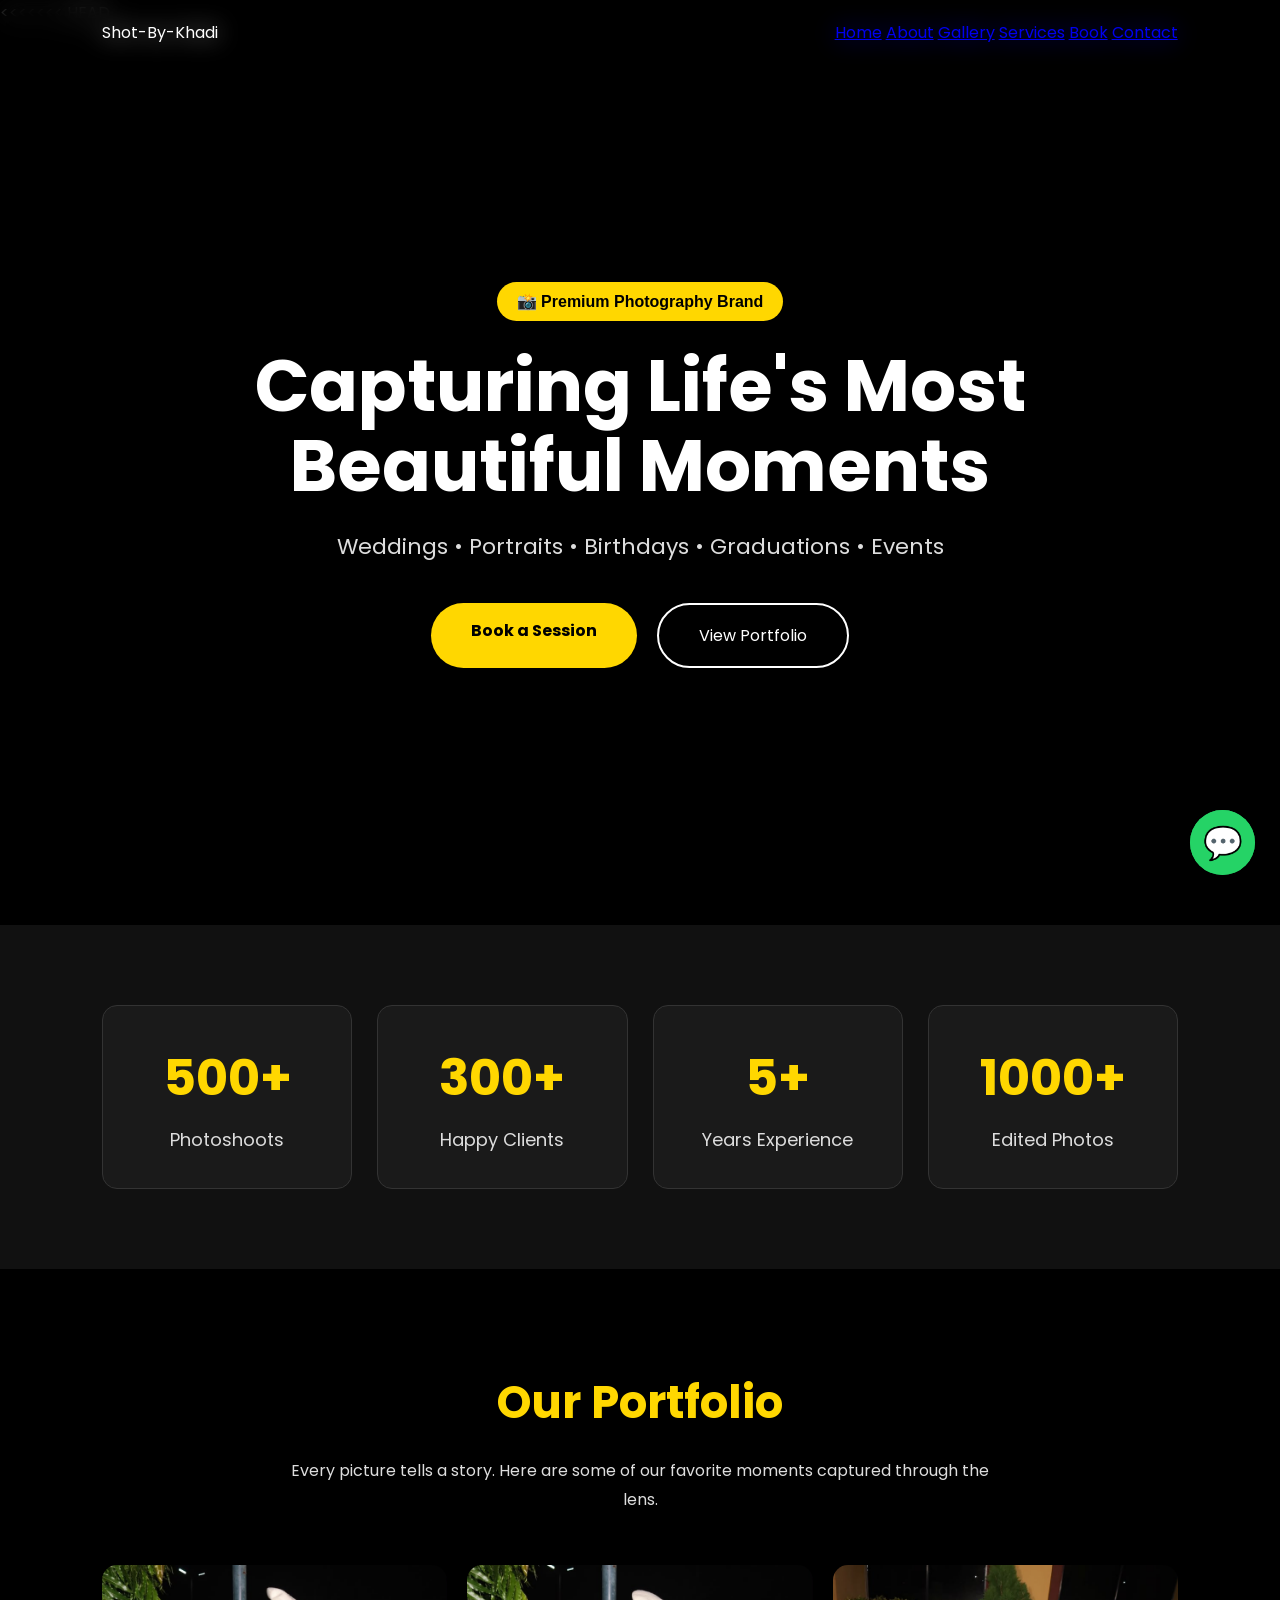
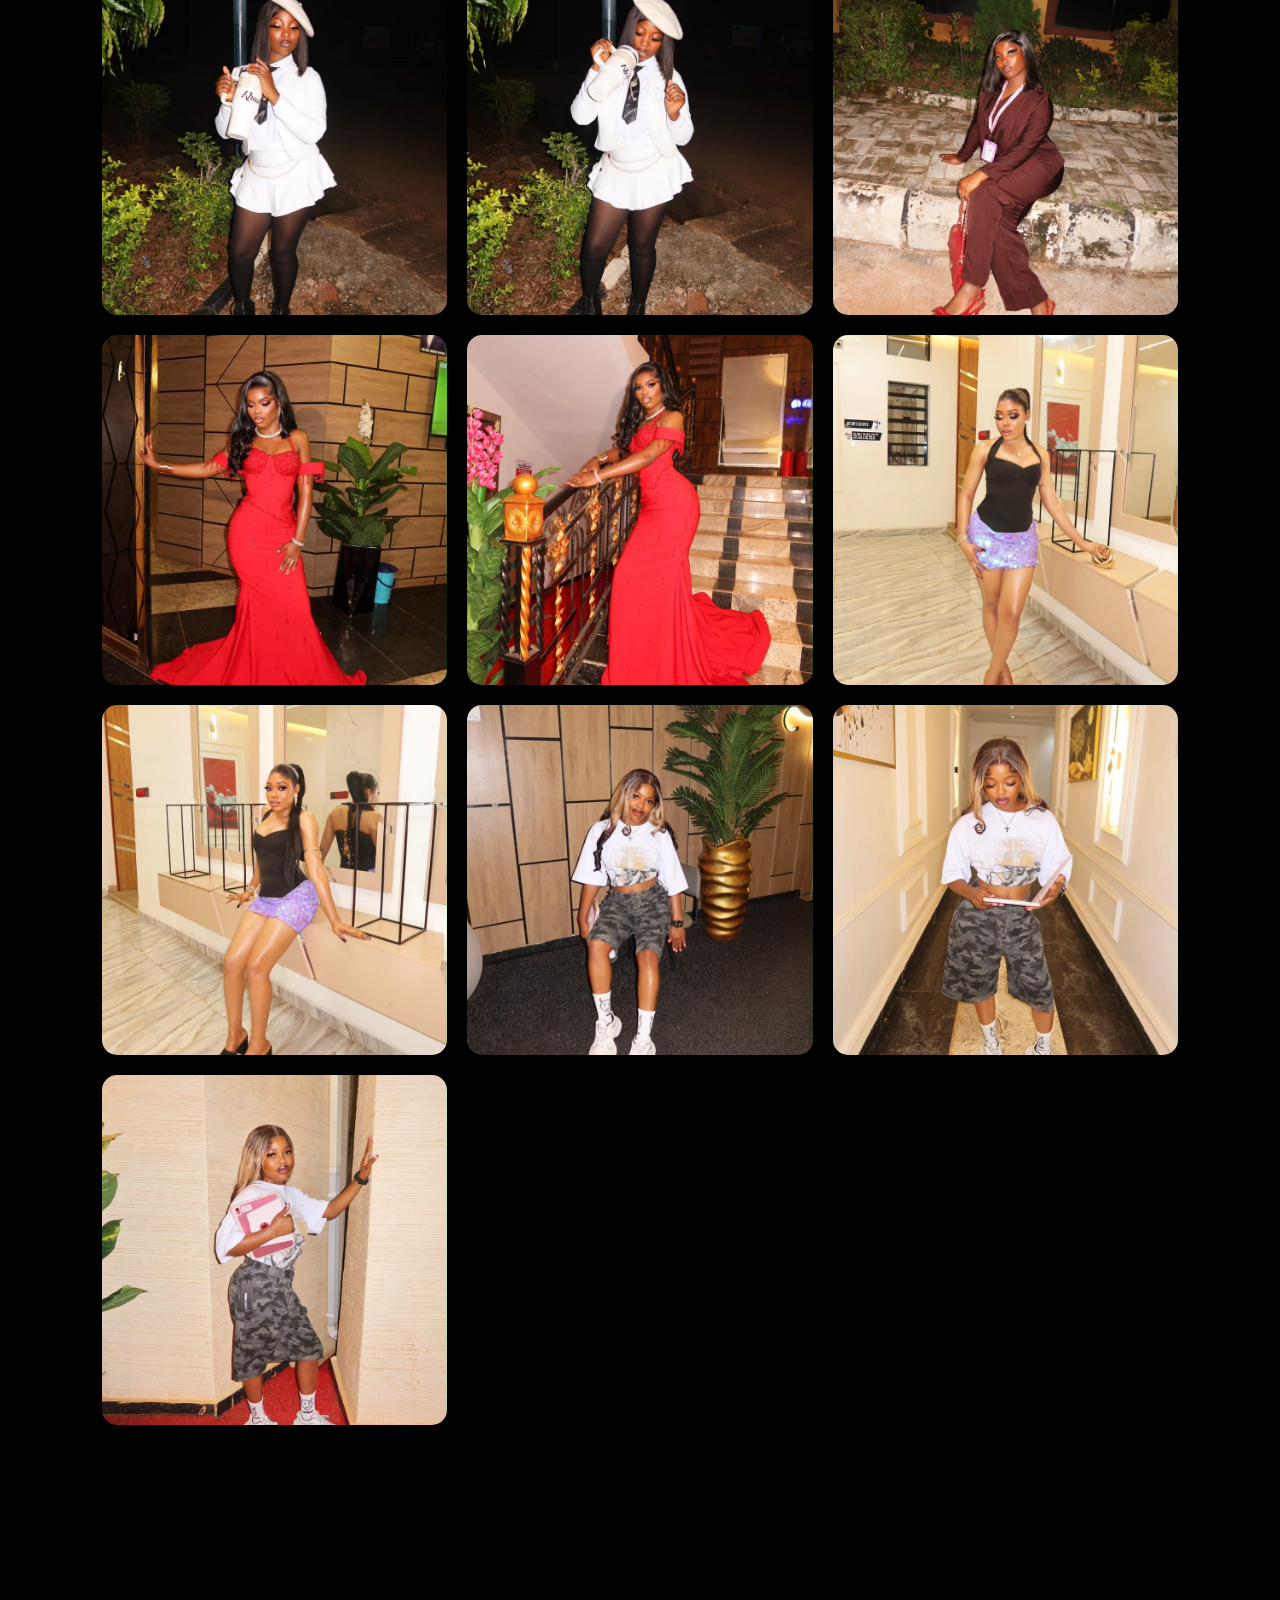
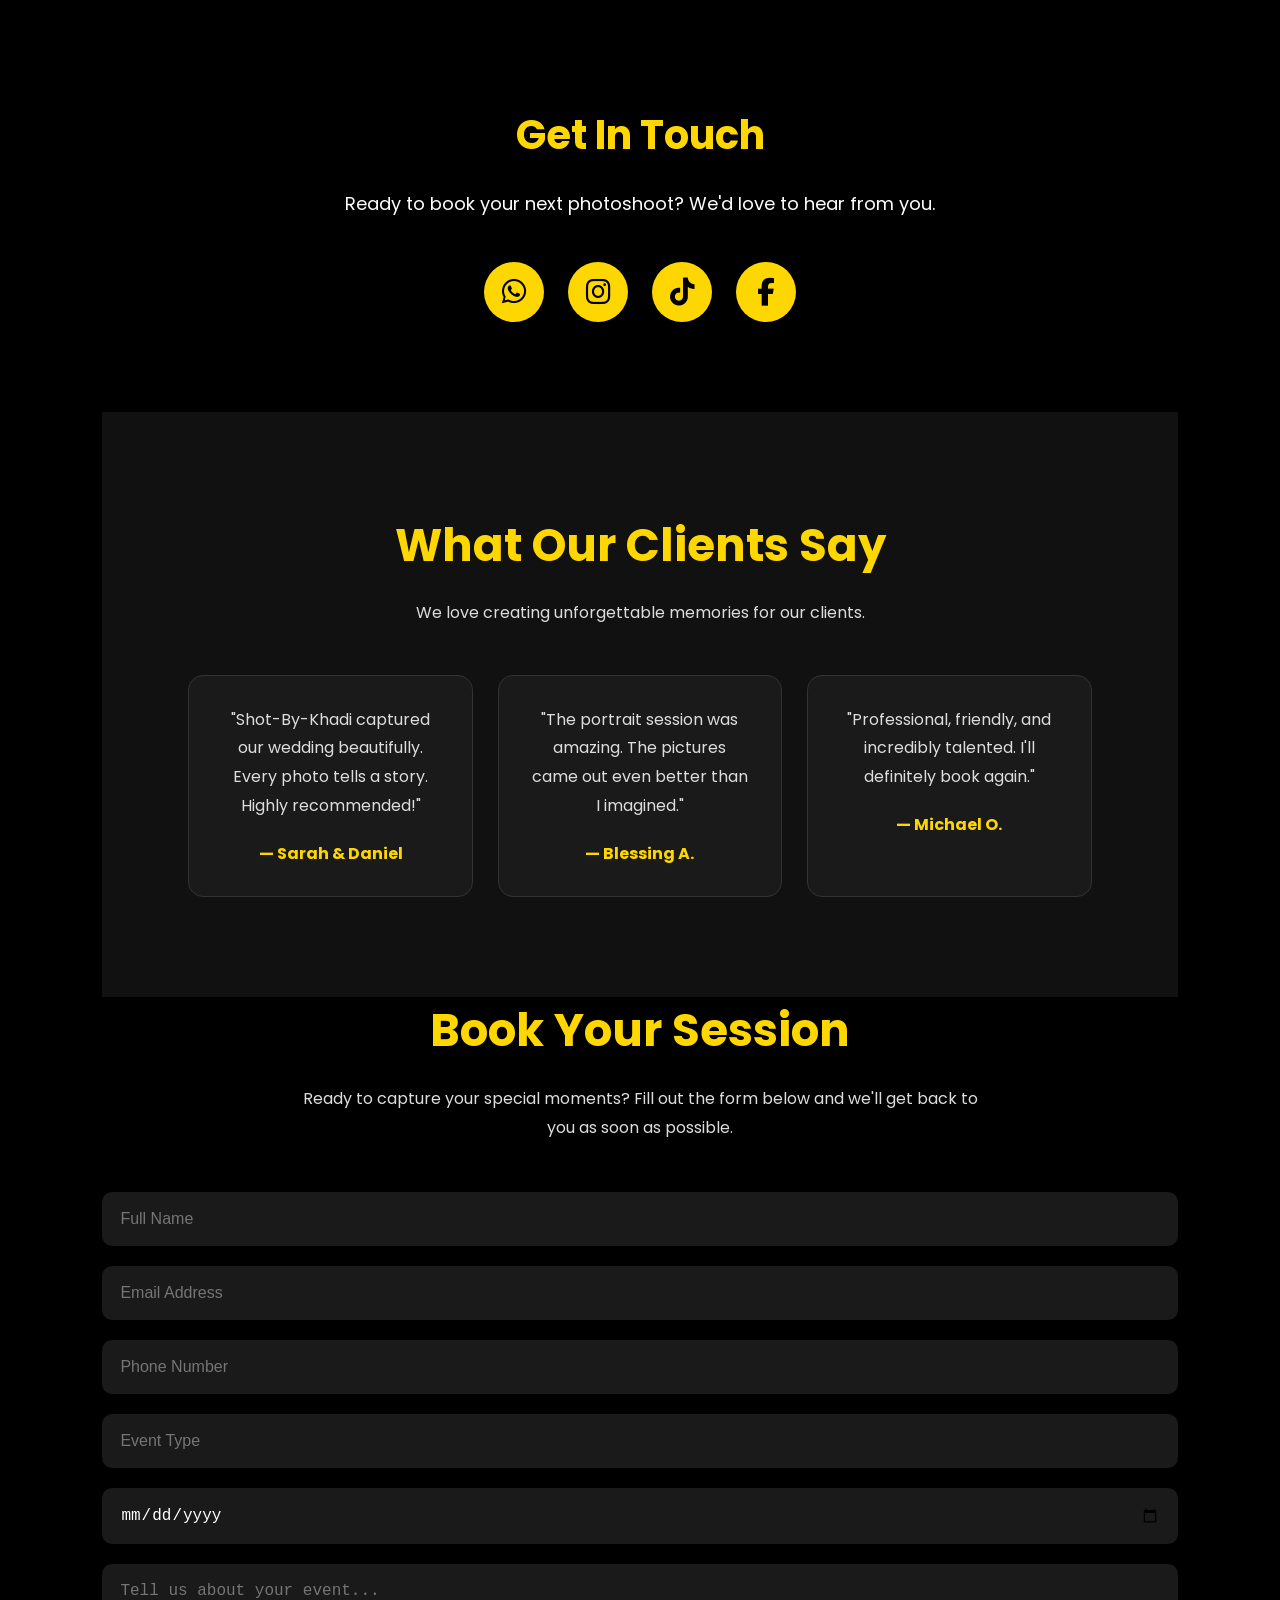
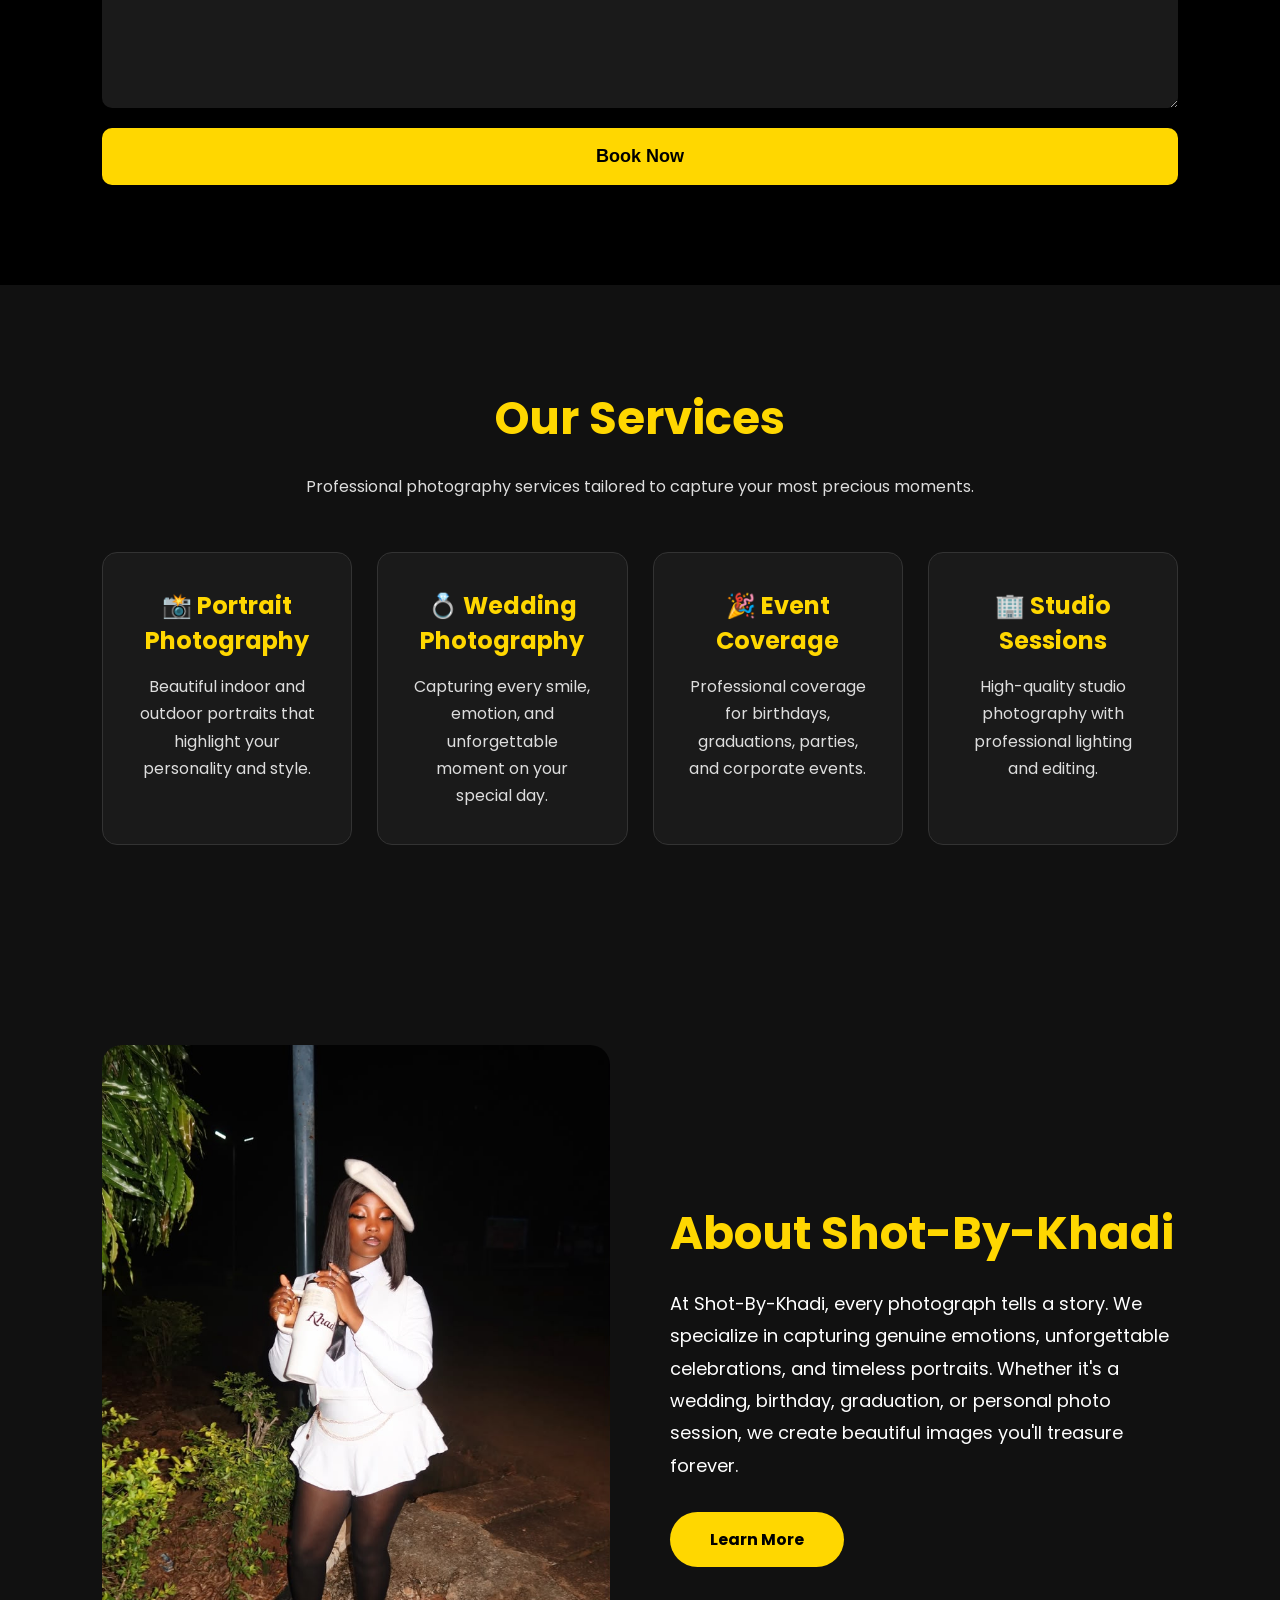
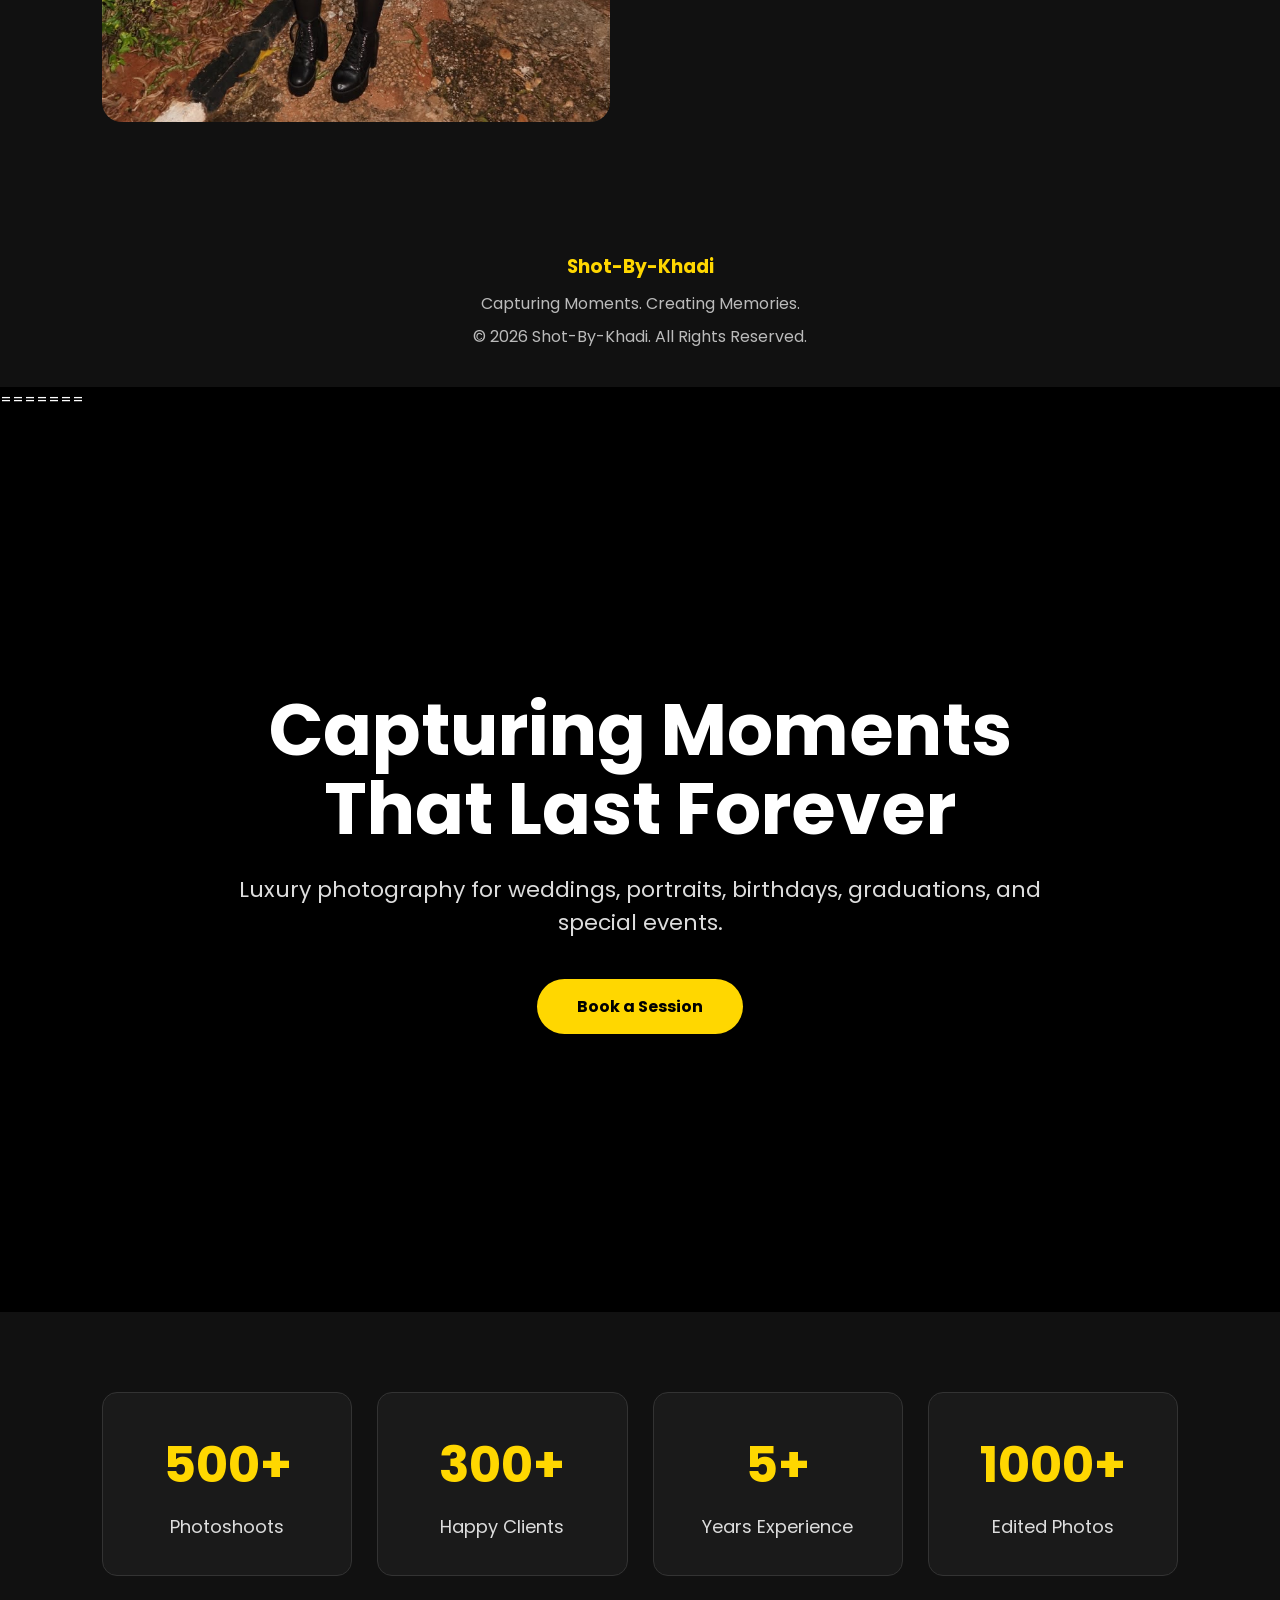
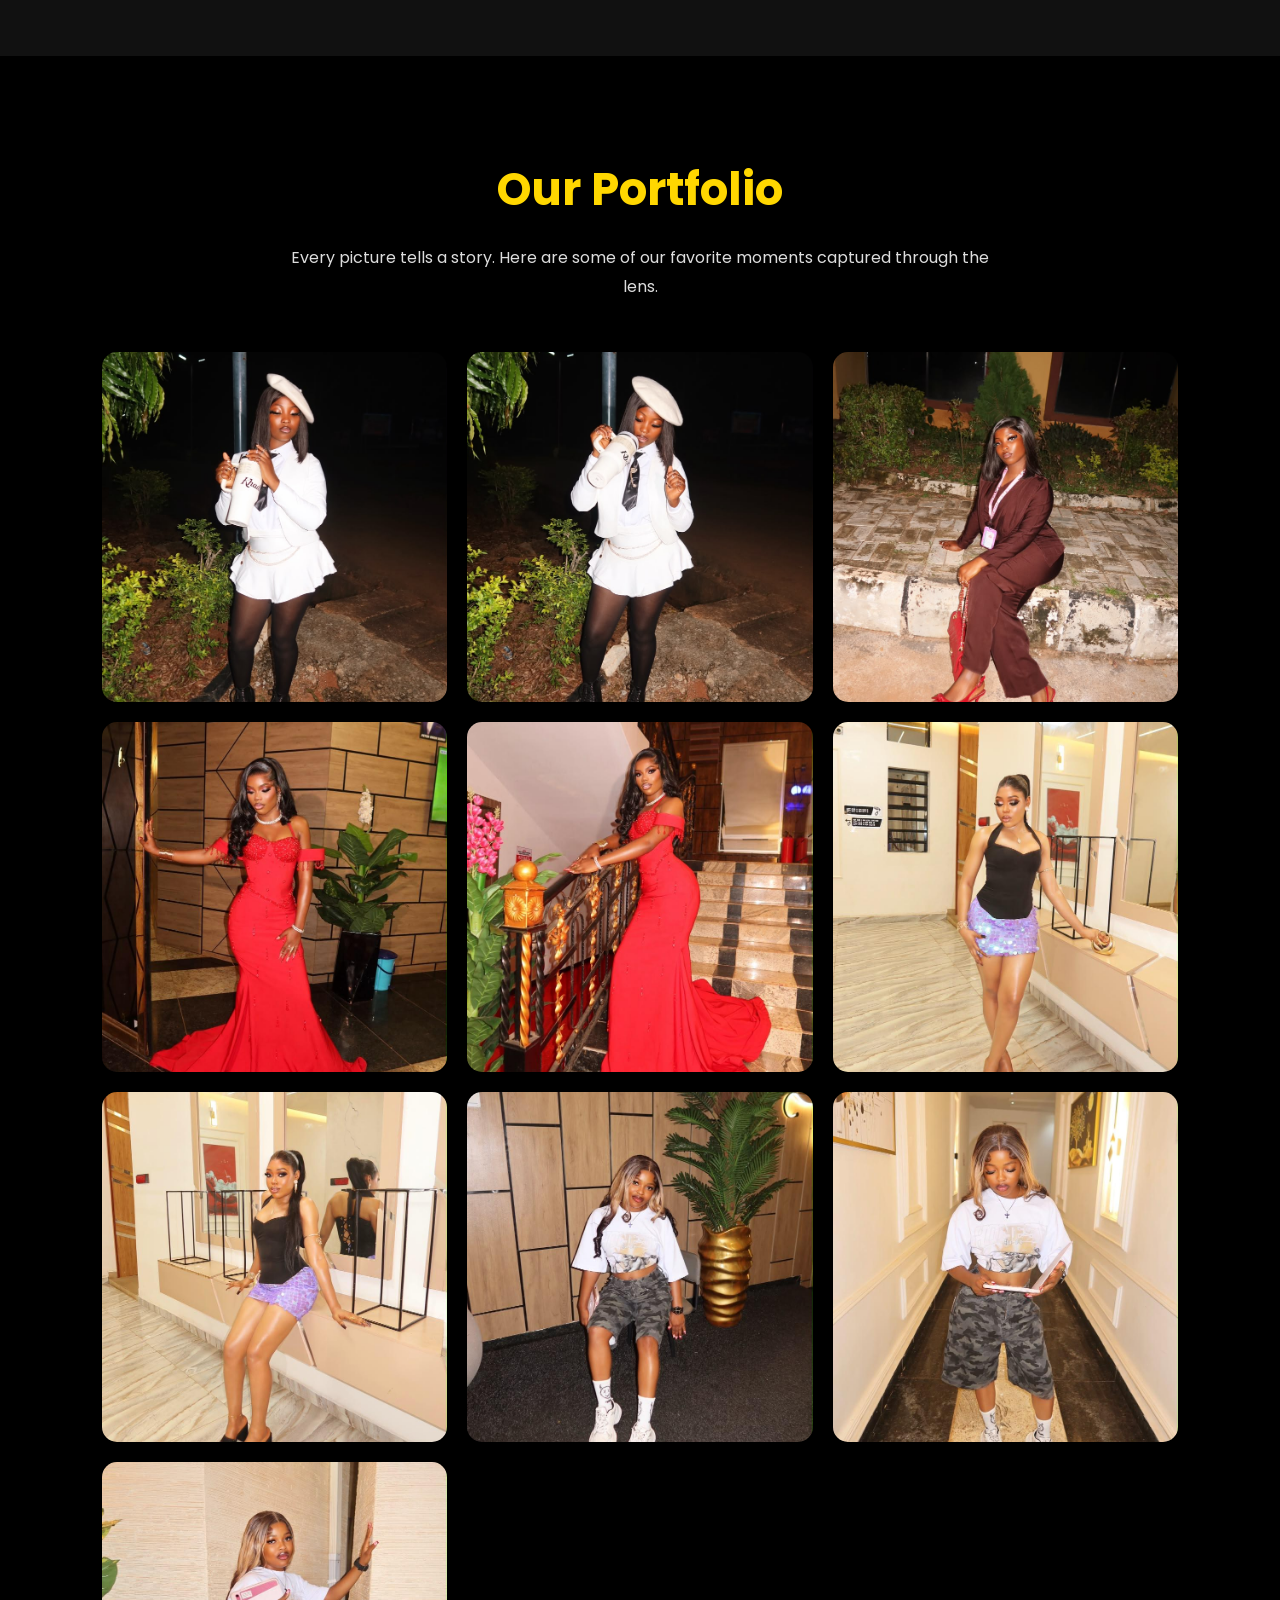
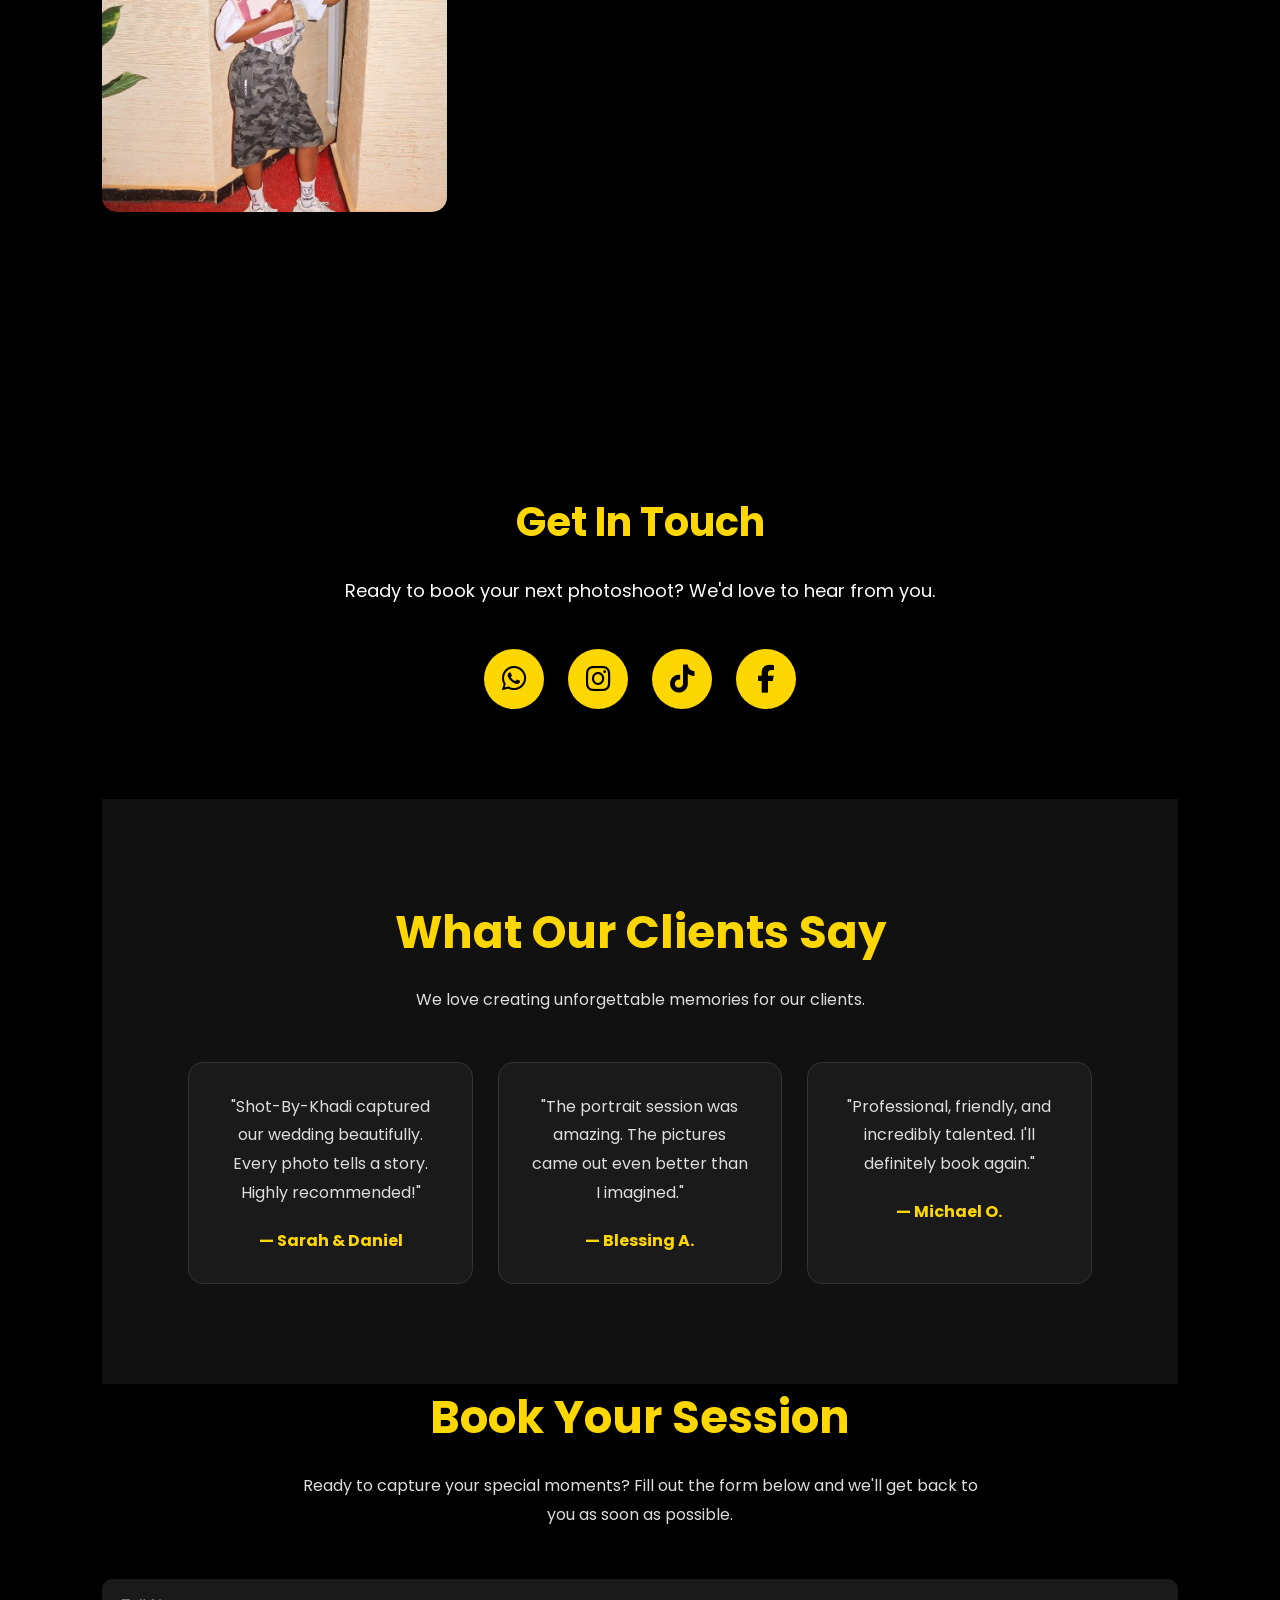
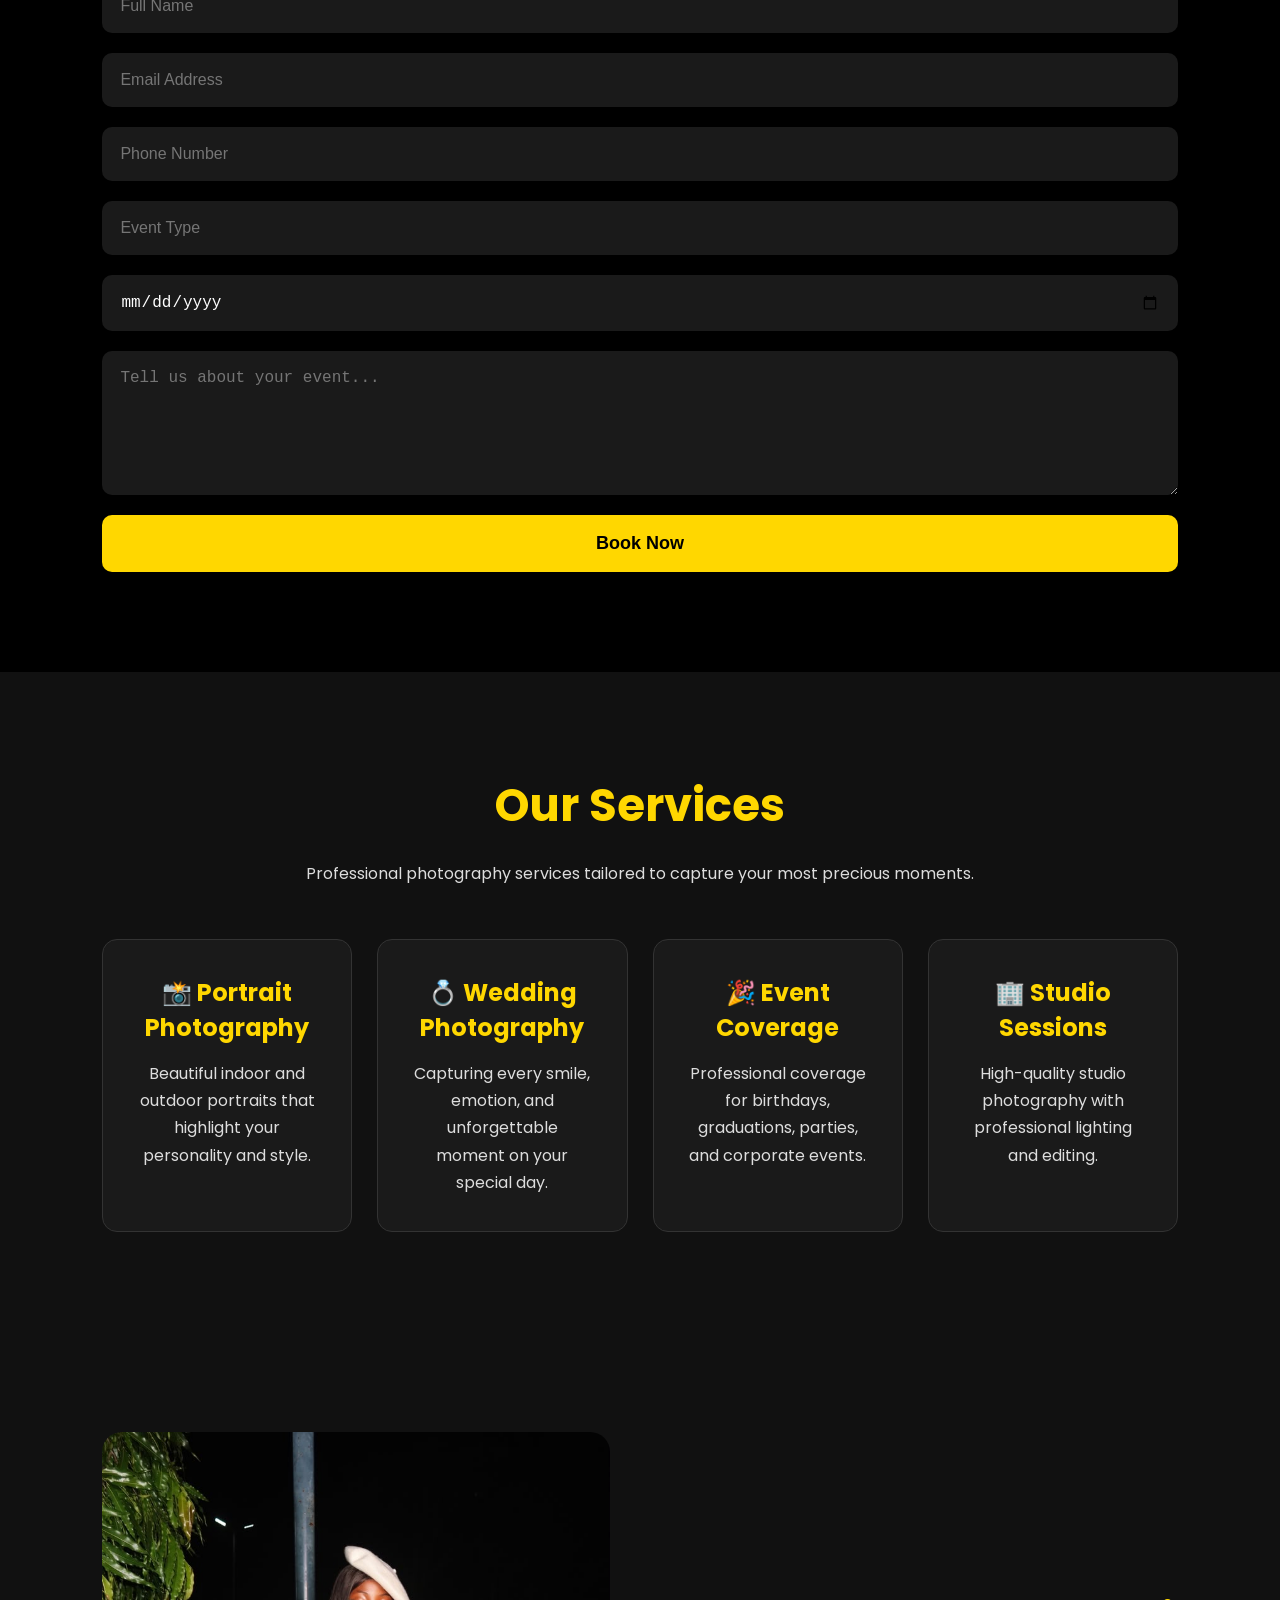
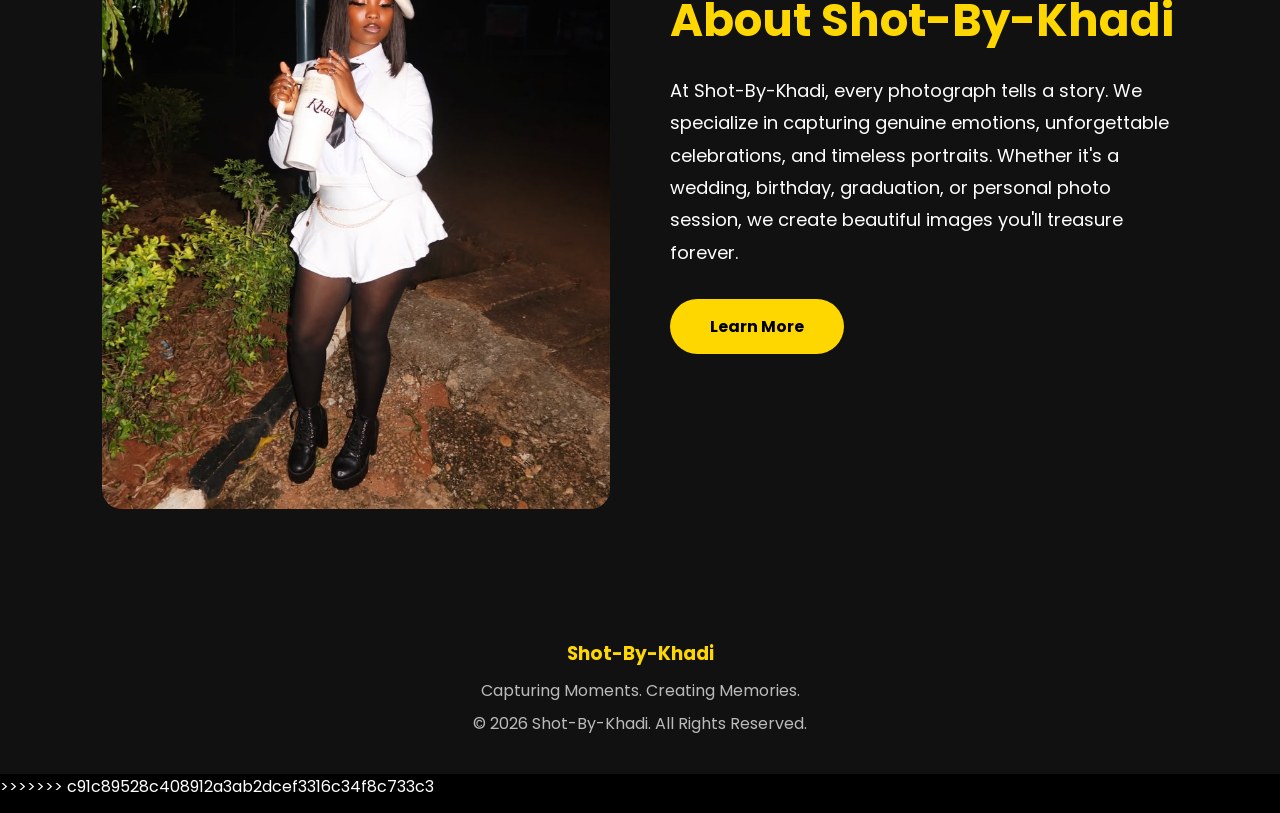
==== commit fa34d862: "Resolve merge conflict using local version" ====
--- a/index.html
+++ b/index.html
@@ -1,3 +1,4 @@
+<<<<<<< HEAD
 <!DOCTYPE html>
 <html lang="en">
 <head>
@@ -325,4 +326,317 @@
 
 </div>
 </body>
+=======
+<!DOCTYPE html>
+<html lang="en">
+<head>
+    <meta charset="UTF-8">
+    <meta name="viewport" content="width=device-width, initial-scale=1.0">
+    <title>Shot-By-Khadi</title>
+
+    <!-- CSS -->
+    <link rel="stylesheet" href="style.css">
+    <link rel="icon" href="favicon.ico">
+    <meta name="description" content="Shot-By-Khadi - Premium Photography for weddings, portraits, birthdays, graduations and events.">
+
+<meta name="keywords" content="Photography, Wedding Photographer, Portrait Photography, Nigeria Photographer, Shot By Khadi">
+
+<meta name="author" content="Shot-By-Khadi">
+
+    <!-- Google Font -->
+    <link href="https://fonts.googleapis.com/css2?family=Poppins:wght@300;400;500;600;700&display=swap" rel="stylesheet">
+    <link rel="stylesheet" href="https://cdnjs.cloudflare.com/ajax/libs/font-awesome/6.6.0/css/all.min.css">
+</head>
+<body>
+
+    <!-- Navigation -->
+    <header>
+
+    <div class="logo">Shot-By-Khadi</div>
+
+    <div class="menu-toggle" id="menu-toggle">
+        ☰
+    </div>
+
+    <nav id="nav-menu">
+        <a href="#home">Home</a>
+        <a href="#about">About</a>
+        <a href="#gallery">Gallery</a>
+        <a href="#services">Services</a>
+        <a href="#booking">Book</a>
+        <a href="#contact">Contact</a>
+    </nav>
+
+</header>
+    </header>
+    <!-- Hero Section -->
+<section class="hero" id="home">
+
+    <div class="hero-overlay"></div>
+
+    <div class="hero-content">
+
+        <h1>Capturing Moments That Last Forever</h1>
+
+        <p>
+            Luxury photography for weddings, portraits, birthdays, graduations, and special events.
+        </p>
+
+        <a href="#booking" class="btn">Book a Session</a>
+
+    </div>
+
+</section>
+<!-- About Section -->
+
+<!-- Statistics Section -->
+
+<section class="stats">
+
+    <div class="stat-box">
+        <h2>500+</h2>
+        <p>Photoshoots</p>
+    </div>
+
+    <div class="stat-box">
+        <h2>300+</h2>
+        <p>Happy Clients</p>
+    </div>
+
+    <div class="stat-box">
+        <h2>5+</h2>
+        <p>Years Experience</p>
+    </div>
+
+    <div class="stat-box">
+        <h2>1000+</h2>
+        <p>Edited Photos</p>
+    </div>
+
+</section>
+
+<!-- Gallery Section -->
+
+<section class="gallery" id="gallery">
+    <h2>Our Portfolio</h2>
+
+    <p class="gallery-text">
+        Every picture tells a story. Here are some of our favorite moments captured through the lens.
+    </p>
+
+    <div class="gallery-grid">
+
+        <img src="images/photo1.jpg" alt="fyb old school day Photography">
+
+        <img src="images/photo2.jpg" alt="fyb day two old school day Photography">
+
+        <img src="images/photo3.jpg" alt="fyb day three corporate day Photography">
+
+        <img src="images/photo4.jpg" alt="birthday indoor shoot background Photography">
+
+        <img src="images/photo5.jpg" alt="birthday shoot plain background Photography">
+
+        <img src="images/photo6.jpg" alt="birthday shoot white background Photography">
+
+        <img src="images/photo7.jpg" alt="birthday shoot white plain background photography">
+
+        <img src="images/photo8.jpg" alt="birthday shoot another plain backgroundphotography">
+
+        <img src="images/photo10.jpg" alt="birthday clean shoot backgroundphotography">
+
+        <img src="images/photo11.jpg" alt="birthday shoot plain backgroundphotography">
+
+    </div>
+
+</section>
+
+<!-- Services Section -->
+
+<!-- Booking Section -->
+
+<section class="booking" id="booking">
+
+    <!-- Testimonials Section -->
+
+    <!-- Contact Section -->
+
+<section class="contact" id="contact">
+
+    <h2>Get In Touch</h2>
+
+    <p>Ready to book your next photoshoot? We'd love to hear from you.</p>
+
+    <div class="social-icons">
+
+        <a href="https://wa.me/2348108178634" target="_blank">
+            <i class="fab fa-whatsapp"></i>
+        </a>
+
+        <a href="https://instagram.com/khadib222" target="_blank">
+            <i class="fab fa-instagram"></i>
+        </a>
+
+        <a href="https://tiktok.com/@khadib22" target="_blank">
+            <i class="fab fa-tiktok"></i>
+        </a>
+
+        <a href="https://facebook.com/" target="_blank">
+            <i class="fab fa-facebook-f"></i>
+        </a>
+
+    </div>
+
+</section>
+
+<section class="testimonials">
+
+    <h2>What Our Clients Say</h2>
+
+    <p class="testimonial-text">
+        We love creating unforgettable memories for our clients.
+    </p>
+
+    <div class="testimonial-grid">
+
+        <div class="testimonial-card">
+            <p>
+                "Shot-By-Khadi captured our wedding beautifully. Every photo tells a story. Highly recommended!"
+            </p>
+
+            <h4>— Sarah & Daniel</h4>
+        </div>
+
+        <div class="testimonial-card">
+            <p>
+                "The portrait session was amazing. The pictures came out even better than I imagined."
+            </p>
+
+            <h4>— Blessing A.</h4>
+        </div>
+
+        <div class="testimonial-card">
+            <p>
+                "Professional, friendly, and incredibly talented. I'll definitely book again."
+            </p>
+
+            <h4>— Michael O.</h4>
+        </div>
+
+    </div>
+
+</section>
+
+    <h2>Book Your Session</h2>
+
+    <p class="booking-text">
+        Ready to capture your special moments? Fill out the form below and we'll get back to you as soon as possible.
+    </p>
+
+    <form action="https://formsubmit.co/voltagevg1@gmail.com" method="POST"></form>
+
+    <input type="hidden" name="_subject" value="New Booking Request - Shot-By-Khadi">
+
+<input type="hidden" name="_captcha" value="false">
+
+<input type="hidden" name="_template" value="table">
+
+        <input type="text" name="Full Name" placeholder="Full Name" required>
+
+        <input type="email" name="Email" placeholder="Email Address" required>
+
+        <input type="tel" name="Phone Number" placeholder="Phone Number" required>
+
+        <input type="text" name="Event Type" placeholder="Event Type">
+
+        <input type="date" name="Event Date">
+
+        <textarea name="Message" rows="6" placeholder="Tell us about your event..."></textarea>
+
+        <button type="submit">Book Now</button>
+
+    </form>
+
+</section>
+
+<section class="services" id="services">
+    <h2>Our Services</h2>
+
+    <p class="services-text">
+        Professional photography services tailored to capture your most precious moments.
+    </p>
+
+    <div class="services-grid">
+
+        <div class="service-card">
+            <h3>📸 Portrait Photography</h3>
+            <p>Beautiful indoor and outdoor portraits that highlight your personality and style.</p>
+        </div>
+
+        <div class="service-card">
+            <h3>💍 Wedding Photography</h3>
+            <p>Capturing every smile, emotion, and unforgettable moment on your special day.</p>
+        </div>
+
+        <div class="service-card">
+            <h3>🎉 Event Coverage</h3>
+            <p>Professional coverage for birthdays, graduations, parties, and corporate events.</p>
+        </div>
+
+        <div class="service-card">
+            <h3>🏢 Studio Sessions</h3>
+            <p>High-quality studio photography with professional lighting and editing.</p>
+        </div>
+
+    </div>
+
+</section>
+
+<section class="about" id="about">
+    <div class="about-image">
+
+        <img src="images/photo1.jpg" alt="Photographer">
+
+    </div>
+
+    <div class="about-text">
+
+        <h2>About Shot-By-Khadi</h2>
+
+        <p>
+            At Shot-By-Khadi, every photograph tells a story. We specialize in capturing genuine emotions, unforgettable celebrations, and timeless portraits. Whether it's a wedding, birthday, graduation, or personal photo session, we create beautiful images you'll treasure forever.
+        </p>
+
+        <a href="#" class="btn">Learn More</a>
+
+    </div>
+
+</section>
+
+    <script src="script.js"></script>
+
+    <footer>
+
+    <h3>Shot-By-Khadi</h3>
+
+    <p>Capturing Moments. Creating Memories.</p>
+
+    <p>© 2026 Shot-By-Khadi. All Rights Reserved.</p>
+
+</footer>
+<a href="https://wa.me/2348108178634" class="whatsapp" target="_blank">
+    💬
+</a>
+<button id="topBtn" title="Go to top">↑</button>
+<script src="script.js"></script>
+<!-- Lightbox -->
+
+<div id="lightbox" class="lightbox">
+
+    <span class="close">&times;</span>
+
+    <img class="lightbox-content" id="lightbox-img">
+
+</div>
+</body>
+>>>>>>> c91c89528c408912a3ab2dcef3316c34f8c733c3
 </html>
--- a/style.css
+++ b/style.css
@@ -1,3 +1,4 @@
+<<<<<<< HEAD
 /* Reset */
 
 html{
@@ -825,4 +826,747 @@
 
     background:white;
 
+=======
+/* Reset */
+
+html{
+    scroll-behavior:smooth;
+}
+
+*{
+    margin:0;
+    padding:0;
+    box-sizing:border-box;
+}
+
+body{
+    font-family:'Poppins',sans-serif;
+    background:#000;
+    color:white;
+}
+
+/* Navigation */
+
+header{
+    display:flex;
+    justify-content:space-between;
+    align-items:center;
+    padding:20px 8%;
+    background:#000;
+    position:fixed;
+    width:100%;
+    top:0;
+    left:0;
+    z-index:1000;
+}
+
+.logo img{
+    height:60px;
+    width:auto;
+}
+
+nav a{
+    text-decoration:none;
+    color:white;
+    margin-left:30px;
+    font-weight:500;
+    transition:.3s;
+}
+
+nav a:hover{
+    color:#FFD700;
+}
+
+/* Hero Section */
+
+.hero{
+
+    height:100vh;
+
+    background-image:
+    linear-gradient(rgba(0,0,0,.55),rgba(0,0,0,.55)),
+    url("images/hero1.jpg");
+
+    background-size:cover;
+
+    background-position:center;
+
+    display:flex;
+
+    justify-content:center;
+
+    align-items:center;
+
+    text-align:center;
+
+    transition:background-image 1s ease-in-out;
+
+    position:relative;
+
+}
+
+.hero-content{
+
+    position:relative;
+
+    z-index:2;
+
+    max-width:700px;
+
+}
+
+.hero h1{
+
+    font-size:60px;
+
+    color:#FFD700;
+
+}
+
+.hero p{
+
+    margin:25px 0;
+
+    font-size:20px;
+
+    color:white;
+
+}
+.btn{
+    display:inline-block;
+    padding:15px 40px;
+    background:#FFD700;
+    color:#000;
+    text-decoration:none;
+    font-weight:bold;
+    border-radius:50px;
+    transition:.3s;
+}
+
+.btn:hover{
+    transform:translateY(-4px);
+}
+/* ABOUT */
+
+.about{
+
+    display:flex;
+
+    justify-content:center;
+
+    align-items:center;
+
+    gap:60px;
+
+    padding:100px 8%;
+
+    background:#111;
+
+    flex-wrap:wrap;
+
+}
+
+.about-image{
+
+    flex:1;
+
+    min-width:300px;
+
+}
+
+.about-image img{
+
+    width:100%;
+
+    border-radius:20px;
+
+}
+
+.about-text{
+
+    flex:1;
+
+    min-width:300px;
+
+}
+
+.about-text h2{
+
+    font-size:45px;
+
+    color:#FFD700;
+
+    margin-bottom:20px;
+
+}
+
+.about-text p{
+
+    line-height:1.8;
+
+    font-size:18px;
+
+    margin-bottom:30px;
+
+}
+
+/* GALLERY */
+
+.gallery{
+
+    padding:100px 8%;
+
+    background:#000;
+
+    text-align:center;
+
+}
+
+.gallery h2{
+
+    color:#FFD700;
+
+    font-size:45px;
+
+    margin-bottom:20px;
+
+}
+
+.gallery-text{
+
+    color:#ddd;
+
+    max-width:700px;
+
+    margin:0 auto 50px;
+
+    line-height:1.8;
+
+}
+
+.gallery-grid{
+
+    display:grid;
+
+    grid-template-columns:repeat(auto-fit,minmax(300px,1fr));
+
+    gap:20px;
+
+}
+
+.gallery-grid img{
+
+    width:100%;
+
+    height:350px;
+
+    object-fit:cover;
+
+    border-radius:15px;
+
+    transition:.4s;
+
+    cursor:pointer;
+
+}
+
+.gallery-grid img:hover{
+
+    transform:scale(1.05);
+
+    box-shadow:0 10px 25px rgba(255,215,0,.3);
+
+}
+
+/* SERVICES */
+
+.services{
+    background:#111;
+    padding:100px 8%;
+    text-align:center;
+}
+
+.services h2{
+    color:#FFD700;
+    font-size:45px;
+    margin-bottom:20px;
+}
+
+.services-text{
+    max-width:700px;
+    margin:0 auto 50px;
+    color:#ddd;
+    line-height:1.8;
+}
+
+.services-grid{
+    display:grid;
+    grid-template-columns:repeat(auto-fit,minmax(250px,1fr));
+    gap:25px;
+}
+
+.service-card{
+    background:#1a1a1a;
+    padding:35px;
+    border-radius:15px;
+    transition:.3s;
+    border:1px solid #333;
+}
+
+.service-card:hover{
+    transform:translateY(-10px);
+    border-color:#FFD700;
+    box-shadow:0 10px 30px rgba(255,215,0,.2);
+}
+
+.service-card h3{
+    color:#FFD700;
+    margin-bottom:15px;
+    font-size:24px;
+}
+
+.service-card p{
+    color:#ddd;
+    line-height:1.7;
+}
+
+/* BOOKING */
+
+.booking{
+    padding:100px 8%;
+    background:#000;
+    text-align:center;
+}
+
+.booking h2{
+    color:#FFD700;
+    font-size:45px;
+    margin-bottom:20px;
+}
+
+.booking-text{
+    color:#ddd;
+    max-width:700px;
+    margin:0 auto 50px;
+    line-height:1.8;
+}
+
+.booking form{
+    max-width:700px;
+    margin:auto;
+}
+
+.booking input,
+.booking textarea{
+
+    width:100%;
+    padding:18px;
+    margin-bottom:20px;
+    border:none;
+    border-radius:10px;
+    background:#1a1a1a;
+    color:white;
+    font-size:16px;
+
+}
+
+.booking input:focus,
+.booking textarea:focus{
+
+    outline:2px solid #FFD700;
+
+}
+
+.booking button{
+
+    width:100%;
+    padding:18px;
+    border:none;
+    border-radius:10px;
+    background:#FFD700;
+    color:#000;
+    font-size:18px;
+    font-weight:bold;
+    cursor:pointer;
+    transition:.3s;
+
+}
+
+.booking button:hover{
+
+    background:#fff;
+}
+
+/* TESTIMONIALS */
+
+.testimonials{
+    padding:100px 8%;
+    background:#111;
+    text-align:center;
+}
+
+.testimonials h2{
+    color:#FFD700;
+    font-size:45px;
+    margin-bottom:20px;
+}
+
+.testimonial-text{
+    color:#ddd;
+    margin-bottom:50px;
+}
+
+.testimonial-grid{
+    display:grid;
+    grid-template-columns:repeat(auto-fit,minmax(280px,1fr));
+    gap:25px;
+}
+
+.testimonial-card{
+    background:#1a1a1a;
+    padding:30px;
+    border-radius:15px;
+    border:1px solid #333;
+    transition:.3s;
+}
+
+.testimonial-card:hover{
+    transform:translateY(-8px);
+    border-color:#FFD700;
+}
+
+.testimonial-card p{
+    line-height:1.8;
+    color:#ddd;
+    margin-bottom:20px;
+}
+
+.testimonial-card h4{
+    color:#FFD700;
+}
+
+/* CONTACT */
+
+.contact{
+    padding:80px 8%;
+    background:#000;
+    text-align:center;
+}
+
+.contact h2{
+    color:#FFD700;
+    margin-bottom:25px;
+    font-size:40px;
+}
+
+.contact p{
+    margin:12px 0;
+    font-size:18px;
+}
+
+footer{
+    background:#111;
+    text-align:center;
+    padding:30px;
+}
+
+footer h3{
+    color:#FFD700;
+    margin-bottom:10px;
+}
+
+footer p{
+    color:#bbb;
+    margin:8px 0;
+}
+
+/* WhatsApp Button */
+
+.whatsapp{
+
+    position:fixed;
+
+    right:25px;
+
+    bottom:25px;
+
+    width:65px;
+
+    height:65px;
+
+    background:#25D366;
+
+    color:white;
+
+    display:flex;
+
+    justify-content:center;
+
+    align-items:center;
+
+    border-radius:50%;
+
+    text-decoration:none;
+
+    font-size:32px;
+
+    box-shadow:0 10px 25px rgba(0,0,0,.3);
+
+    transition:.3s;
+
+}
+
+.whatsapp:hover{
+
+    transform:scale(1.1);
+
+}
+
+/* Mobile */
+
+@media(max-width:768px){
+
+    header{
+
+        flex-direction:column;
+
+        padding:15px;
+
+    }
+
+    nav{
+
+        margin-top:15px;
+
+    }
+
+    nav a{
+
+        display:inline-block;
+
+        margin:10px;
+
+    }
+
+    .hero h1{
+
+        font-size:40px;
+
+    }
+
+    .hero p{
+
+        font-size:17px;
+
+    }
+
+    .about{
+
+        flex-direction:column;
+
+    }
+
+}
+
+/* Statistics */
+
+.stats{
+
+    background:#111;
+
+    padding:80px 8%;
+
+    display:grid;
+
+    grid-template-columns:repeat(auto-fit,minmax(220px,1fr));
+
+    gap:25px;
+
+    text-align:center;
+
+}
+
+.stat-box{
+
+    background:#1a1a1a;
+
+    padding:35px;
+
+    border-radius:15px;
+
+    border:1px solid #333;
+
+    transition:.3s;
+
+}
+
+.stat-box:hover{
+
+    transform:translateY(-8px);
+
+    border-color:#FFD700;
+
+}
+
+.stat-box h2{
+
+    color:#FFD700;
+
+    font-size:50px;
+
+    margin-bottom:10px;
+
+}
+
+.stat-box p{
+
+    color:#ddd;
+
+    font-size:18px;
+
+}
+
+/* Scroll To Top Button */
+
+#topBtn{
+    display:none;
+    position:fixed;
+    bottom:100px;
+    right:25px;
+    width:50px;
+    height:50px;
+    border:none;
+    border-radius:50%;
+    background:#FFD700;
+    color:#000;
+    font-size:22px;
+    cursor:pointer;
+    box-shadow:0 8px 20px rgba(0,0,0,.3);
+    transition:.3s;
+}
+
+#topBtn:hover{
+    transform:scale(1.1);
+}
+
+/* Mobile Navigation */
+
+.menu-toggle{
+    display:none;
+    font-size:32px;
+    color:#FFD700;
+    cursor:pointer;
+}
+
+@media (max-width:768px){
+
+    header{
+        flex-direction:row;
+    }
+
+    .menu-toggle{
+        display:block;
+    }
+
+    nav{
+        display:none;
+        position:absolute;
+        top:80px;
+        left:0;
+        width:100%;
+        background:#111;
+        flex-direction:column;
+        text-align:center;
+        padding:20px 0;
+    }
+
+    nav.active{
+        display:flex;
+    }
+
+    nav a{
+        margin:15px 0;
+        font-size:18px;
+    }
+}
+
+/* LIGHTBOX */
+
+.lightbox{
+
+    display:none;
+    position:fixed;
+    z-index:9999;
+    left:0;
+    top:0;
+    width:100%;
+    height:100%;
+    background:rgba(0,0,0,.95);
+    justify-content:center;
+    align-items:center;
+
+}
+
+.lightbox-content{
+
+    max-width:90%;
+    max-height:85%;
+    border-radius:10px;
+
+}
+
+.close{
+
+    position:absolute;
+    top:25px;
+    right:40px;
+    color:white;
+    font-size:45px;
+    cursor:pointer;
+
+}
+
+/* Social Icons */
+
+.social-icons{
+
+    margin-top:35px;
+
+}
+
+.social-icons a{
+
+    display:inline-flex;
+
+    justify-content:center;
+
+    align-items:center;
+
+    width:60px;
+
+    height:60px;
+
+    margin:10px;
+
+    border-radius:50%;
+
+    background:#FFD700;
+
+    color:#000;
+
+    text-decoration:none;
+
+    font-size:28px;
+
+    transition:.3s;
+
+}
+
+.social-icons a:hover{
+
+    transform:translateY(-8px);
+
+    background:white;
+
+>>>>>>> c91c89528c408912a3ab2dcef3316c34f8c733c3
 }
--- a/style.css
+++ b/style.css
@@ -1,3 +1,4 @@
+<<<<<<< HEAD
 /* Reset */
 
 html{
@@ -825,4 +826,747 @@
 
     background:white;
 
+=======
+/* Reset */
+
+html{
+    scroll-behavior:smooth;
+}
+
+*{
+    margin:0;
+    padding:0;
+    box-sizing:border-box;
+}
+
+body{
+    font-family:'Poppins',sans-serif;
+    background:#000;
+    color:white;
+}
+
+/* Navigation */
+
+header{
+    display:flex;
+    justify-content:space-between;
+    align-items:center;
+    padding:20px 8%;
+    background:#000;
+    position:fixed;
+    width:100%;
+    top:0;
+    left:0;
+    z-index:1000;
+}
+
+.logo img{
+    height:60px;
+    width:auto;
+}
+
+nav a{
+    text-decoration:none;
+    color:white;
+    margin-left:30px;
+    font-weight:500;
+    transition:.3s;
+}
+
+nav a:hover{
+    color:#FFD700;
+}
+
+/* Hero Section */
+
+.hero{
+
+    height:100vh;
+
+    background-image:
+    linear-gradient(rgba(0,0,0,.55),rgba(0,0,0,.55)),
+    url("images/hero1.jpg");
+
+    background-size:cover;
+
+    background-position:center;
+
+    display:flex;
+
+    justify-content:center;
+
+    align-items:center;
+
+    text-align:center;
+
+    transition:background-image 1s ease-in-out;
+
+    position:relative;
+
+}
+
+.hero-content{
+
+    position:relative;
+
+    z-index:2;
+
+    max-width:700px;
+
+}
+
+.hero h1{
+
+    font-size:60px;
+
+    color:#FFD700;
+
+}
+
+.hero p{
+
+    margin:25px 0;
+
+    font-size:20px;
+
+    color:white;
+
+}
+.btn{
+    display:inline-block;
+    padding:15px 40px;
+    background:#FFD700;
+    color:#000;
+    text-decoration:none;
+    font-weight:bold;
+    border-radius:50px;
+    transition:.3s;
+}
+
+.btn:hover{
+    transform:translateY(-4px);
+}
+/* ABOUT */
+
+.about{
+
+    display:flex;
+
+    justify-content:center;
+
+    align-items:center;
+
+    gap:60px;
+
+    padding:100px 8%;
+
+    background:#111;
+
+    flex-wrap:wrap;
+
+}
+
+.about-image{
+
+    flex:1;
+
+    min-width:300px;
+
+}
+
+.about-image img{
+
+    width:100%;
+
+    border-radius:20px;
+
+}
+
+.about-text{
+
+    flex:1;
+
+    min-width:300px;
+
+}
+
+.about-text h2{
+
+    font-size:45px;
+
+    color:#FFD700;
+
+    margin-bottom:20px;
+
+}
+
+.about-text p{
+
+    line-height:1.8;
+
+    font-size:18px;
+
+    margin-bottom:30px;
+
+}
+
+/* GALLERY */
+
+.gallery{
+
+    padding:100px 8%;
+
+    background:#000;
+
+    text-align:center;
+
+}
+
+.gallery h2{
+
+    color:#FFD700;
+
+    font-size:45px;
+
+    margin-bottom:20px;
+
+}
+
+.gallery-text{
+
+    color:#ddd;
+
+    max-width:700px;
+
+    margin:0 auto 50px;
+
+    line-height:1.8;
+
+}
+
+.gallery-grid{
+
+    display:grid;
+
+    grid-template-columns:repeat(auto-fit,minmax(300px,1fr));
+
+    gap:20px;
+
+}
+
+.gallery-grid img{
+
+    width:100%;
+
+    height:350px;
+
+    object-fit:cover;
+
+    border-radius:15px;
+
+    transition:.4s;
+
+    cursor:pointer;
+
+}
+
+.gallery-grid img:hover{
+
+    transform:scale(1.05);
+
+    box-shadow:0 10px 25px rgba(255,215,0,.3);
+
+}
+
+/* SERVICES */
+
+.services{
+    background:#111;
+    padding:100px 8%;
+    text-align:center;
+}
+
+.services h2{
+    color:#FFD700;
+    font-size:45px;
+    margin-bottom:20px;
+}
+
+.services-text{
+    max-width:700px;
+    margin:0 auto 50px;
+    color:#ddd;
+    line-height:1.8;
+}
+
+.services-grid{
+    display:grid;
+    grid-template-columns:repeat(auto-fit,minmax(250px,1fr));
+    gap:25px;
+}
+
+.service-card{
+    background:#1a1a1a;
+    padding:35px;
+    border-radius:15px;
+    transition:.3s;
+    border:1px solid #333;
+}
+
+.service-card:hover{
+    transform:translateY(-10px);
+    border-color:#FFD700;
+    box-shadow:0 10px 30px rgba(255,215,0,.2);
+}
+
+.service-card h3{
+    color:#FFD700;
+    margin-bottom:15px;
+    font-size:24px;
+}
+
+.service-card p{
+    color:#ddd;
+    line-height:1.7;
+}
+
+/* BOOKING */
+
+.booking{
+    padding:100px 8%;
+    background:#000;
+    text-align:center;
+}
+
+.booking h2{
+    color:#FFD700;
+    font-size:45px;
+    margin-bottom:20px;
+}
+
+.booking-text{
+    color:#ddd;
+    max-width:700px;
+    margin:0 auto 50px;
+    line-height:1.8;
+}
+
+.booking form{
+    max-width:700px;
+    margin:auto;
+}
+
+.booking input,
+.booking textarea{
+
+    width:100%;
+    padding:18px;
+    margin-bottom:20px;
+    border:none;
+    border-radius:10px;
+    background:#1a1a1a;
+    color:white;
+    font-size:16px;
+
+}
+
+.booking input:focus,
+.booking textarea:focus{
+
+    outline:2px solid #FFD700;
+
+}
+
+.booking button{
+
+    width:100%;
+    padding:18px;
+    border:none;
+    border-radius:10px;
+    background:#FFD700;
+    color:#000;
+    font-size:18px;
+    font-weight:bold;
+    cursor:pointer;
+    transition:.3s;
+
+}
+
+.booking button:hover{
+
+    background:#fff;
+}
+
+/* TESTIMONIALS */
+
+.testimonials{
+    padding:100px 8%;
+    background:#111;
+    text-align:center;
+}
+
+.testimonials h2{
+    color:#FFD700;
+    font-size:45px;
+    margin-bottom:20px;
+}
+
+.testimonial-text{
+    color:#ddd;
+    margin-bottom:50px;
+}
+
+.testimonial-grid{
+    display:grid;
+    grid-template-columns:repeat(auto-fit,minmax(280px,1fr));
+    gap:25px;
+}
+
+.testimonial-card{
+    background:#1a1a1a;
+    padding:30px;
+    border-radius:15px;
+    border:1px solid #333;
+    transition:.3s;
+}
+
+.testimonial-card:hover{
+    transform:translateY(-8px);
+    border-color:#FFD700;
+}
+
+.testimonial-card p{
+    line-height:1.8;
+    color:#ddd;
+    margin-bottom:20px;
+}
+
+.testimonial-card h4{
+    color:#FFD700;
+}
+
+/* CONTACT */
+
+.contact{
+    padding:80px 8%;
+    background:#000;
+    text-align:center;
+}
+
+.contact h2{
+    color:#FFD700;
+    margin-bottom:25px;
+    font-size:40px;
+}
+
+.contact p{
+    margin:12px 0;
+    font-size:18px;
+}
+
+footer{
+    background:#111;
+    text-align:center;
+    padding:30px;
+}
+
+footer h3{
+    color:#FFD700;
+    margin-bottom:10px;
+}
+
+footer p{
+    color:#bbb;
+    margin:8px 0;
+}
+
+/* WhatsApp Button */
+
+.whatsapp{
+
+    position:fixed;
+
+    right:25px;
+
+    bottom:25px;
+
+    width:65px;
+
+    height:65px;
+
+    background:#25D366;
+
+    color:white;
+
+    display:flex;
+
+    justify-content:center;
+
+    align-items:center;
+
+    border-radius:50%;
+
+    text-decoration:none;
+
+    font-size:32px;
+
+    box-shadow:0 10px 25px rgba(0,0,0,.3);
+
+    transition:.3s;
+
+}
+
+.whatsapp:hover{
+
+    transform:scale(1.1);
+
+}
+
+/* Mobile */
+
+@media(max-width:768px){
+
+    header{
+
+        flex-direction:column;
+
+        padding:15px;
+
+    }
+
+    nav{
+
+        margin-top:15px;
+
+    }
+
+    nav a{
+
+        display:inline-block;
+
+        margin:10px;
+
+    }
+
+    .hero h1{
+
+        font-size:40px;
+
+    }
+
+    .hero p{
+
+        font-size:17px;
+
+    }
+
+    .about{
+
+        flex-direction:column;
+
+    }
+
+}
+
+/* Statistics */
+
+.stats{
+
+    background:#111;
+
+    padding:80px 8%;
+
+    display:grid;
+
+    grid-template-columns:repeat(auto-fit,minmax(220px,1fr));
+
+    gap:25px;
+
+    text-align:center;
+
+}
+
+.stat-box{
+
+    background:#1a1a1a;
+
+    padding:35px;
+
+    border-radius:15px;
+
+    border:1px solid #333;
+
+    transition:.3s;
+
+}
+
+.stat-box:hover{
+
+    transform:translateY(-8px);
+
+    border-color:#FFD700;
+
+}
+
+.stat-box h2{
+
+    color:#FFD700;
+
+    font-size:50px;
+
+    margin-bottom:10px;
+
+}
+
+.stat-box p{
+
+    color:#ddd;
+
+    font-size:18px;
+
+}
+
+/* Scroll To Top Button */
+
+#topBtn{
+    display:none;
+    position:fixed;
+    bottom:100px;
+    right:25px;
+    width:50px;
+    height:50px;
+    border:none;
+    border-radius:50%;
+    background:#FFD700;
+    color:#000;
+    font-size:22px;
+    cursor:pointer;
+    box-shadow:0 8px 20px rgba(0,0,0,.3);
+    transition:.3s;
+}
+
+#topBtn:hover{
+    transform:scale(1.1);
+}
+
+/* Mobile Navigation */
+
+.menu-toggle{
+    display:none;
+    font-size:32px;
+    color:#FFD700;
+    cursor:pointer;
+}
+
+@media (max-width:768px){
+
+    header{
+        flex-direction:row;
+    }
+
+    .menu-toggle{
+        display:block;
+    }
+
+    nav{
+        display:none;
+        position:absolute;
+        top:80px;
+        left:0;
+        width:100%;
+        background:#111;
+        flex-direction:column;
+        text-align:center;
+        padding:20px 0;
+    }
+
+    nav.active{
+        display:flex;
+    }
+
+    nav a{
+        margin:15px 0;
+        font-size:18px;
+    }
+}
+
+/* LIGHTBOX */
+
+.lightbox{
+
+    display:none;
+    position:fixed;
+    z-index:9999;
+    left:0;
+    top:0;
+    width:100%;
+    height:100%;
+    background:rgba(0,0,0,.95);
+    justify-content:center;
+    align-items:center;
+
+}
+
+.lightbox-content{
+
+    max-width:90%;
+    max-height:85%;
+    border-radius:10px;
+
+}
+
+.close{
+
+    position:absolute;
+    top:25px;
+    right:40px;
+    color:white;
+    font-size:45px;
+    cursor:pointer;
+
+}
+
+/* Social Icons */
+
+.social-icons{
+
+    margin-top:35px;
+
+}
+
+.social-icons a{
+
+    display:inline-flex;
+
+    justify-content:center;
+
+    align-items:center;
+
+    width:60px;
+
+    height:60px;
+
+    margin:10px;
+
+    border-radius:50%;
+
+    background:#FFD700;
+
+    color:#000;
+
+    text-decoration:none;
+
+    font-size:28px;
+
+    transition:.3s;
+
+}
+
+.social-icons a:hover{
+
+    transform:translateY(-8px);
+
+    background:white;
+
+>>>>>>> c91c89528c408912a3ab2dcef3316c34f8c733c3
 }
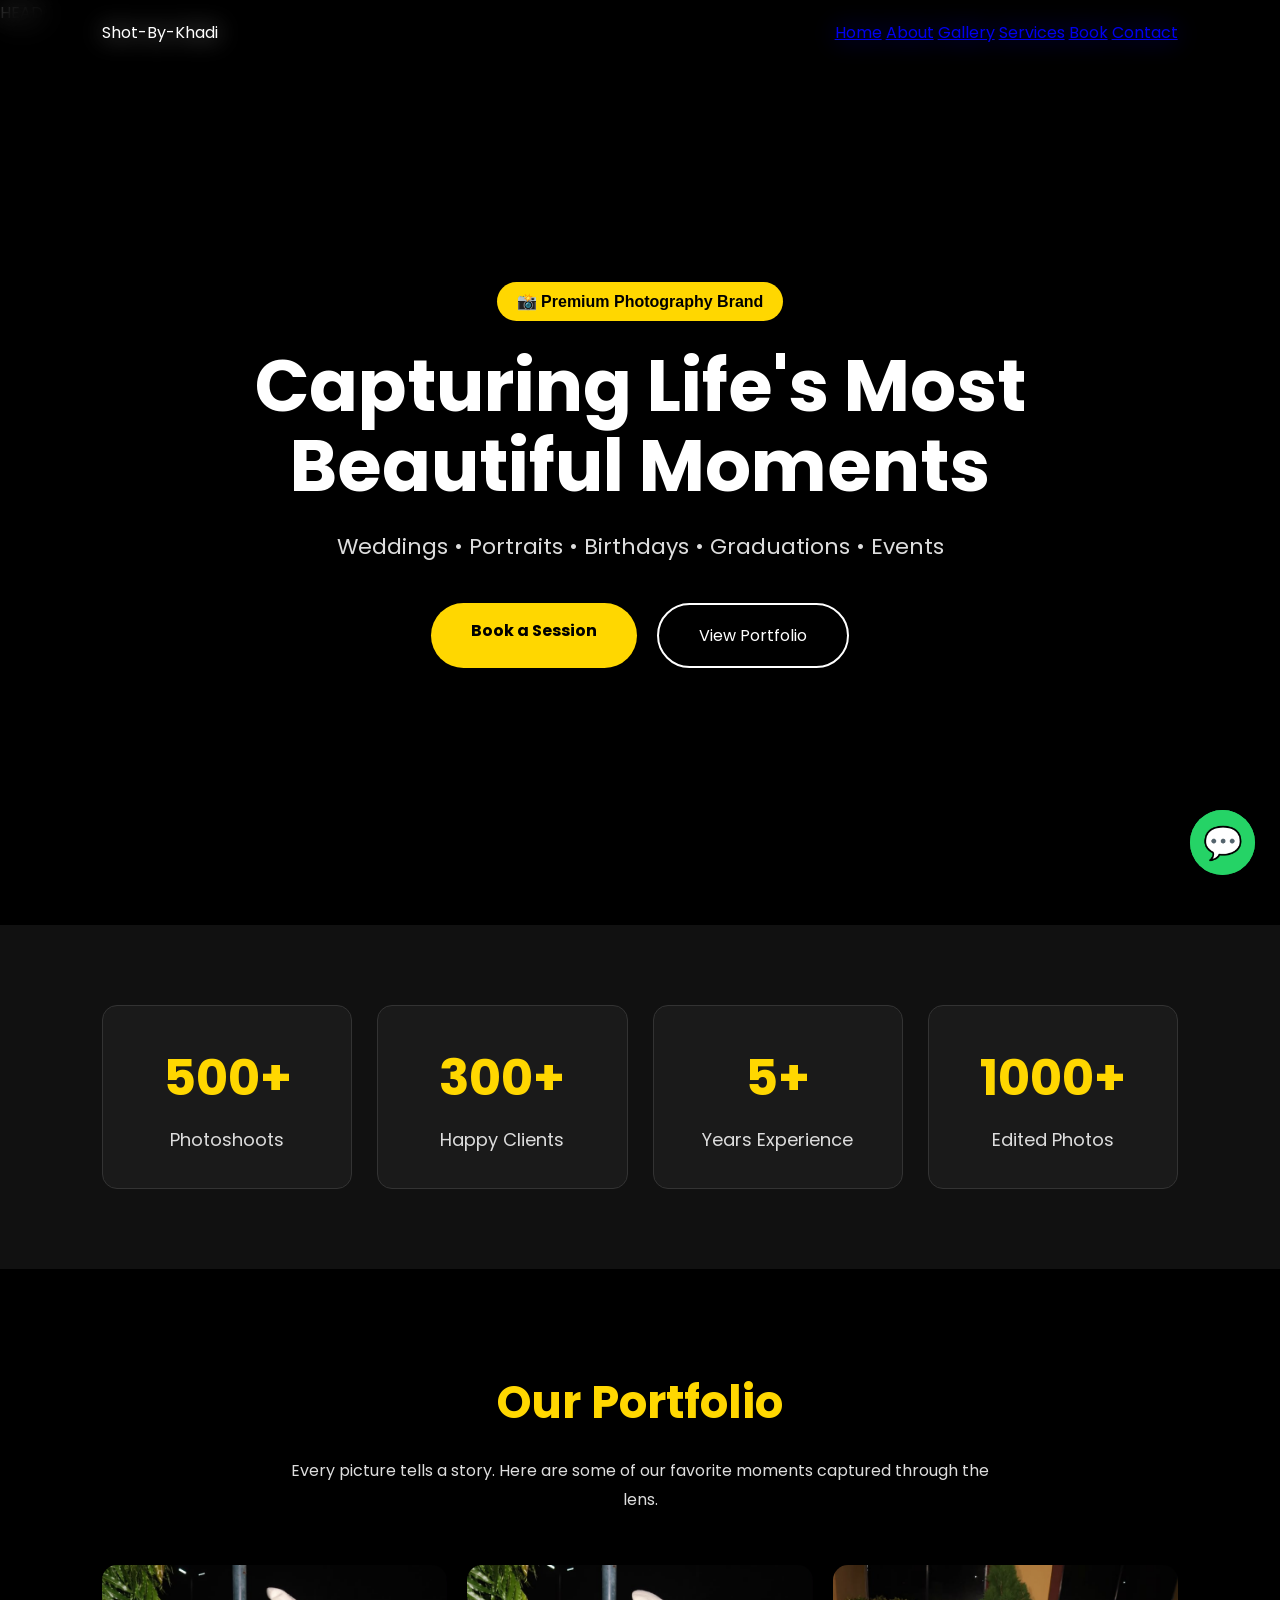
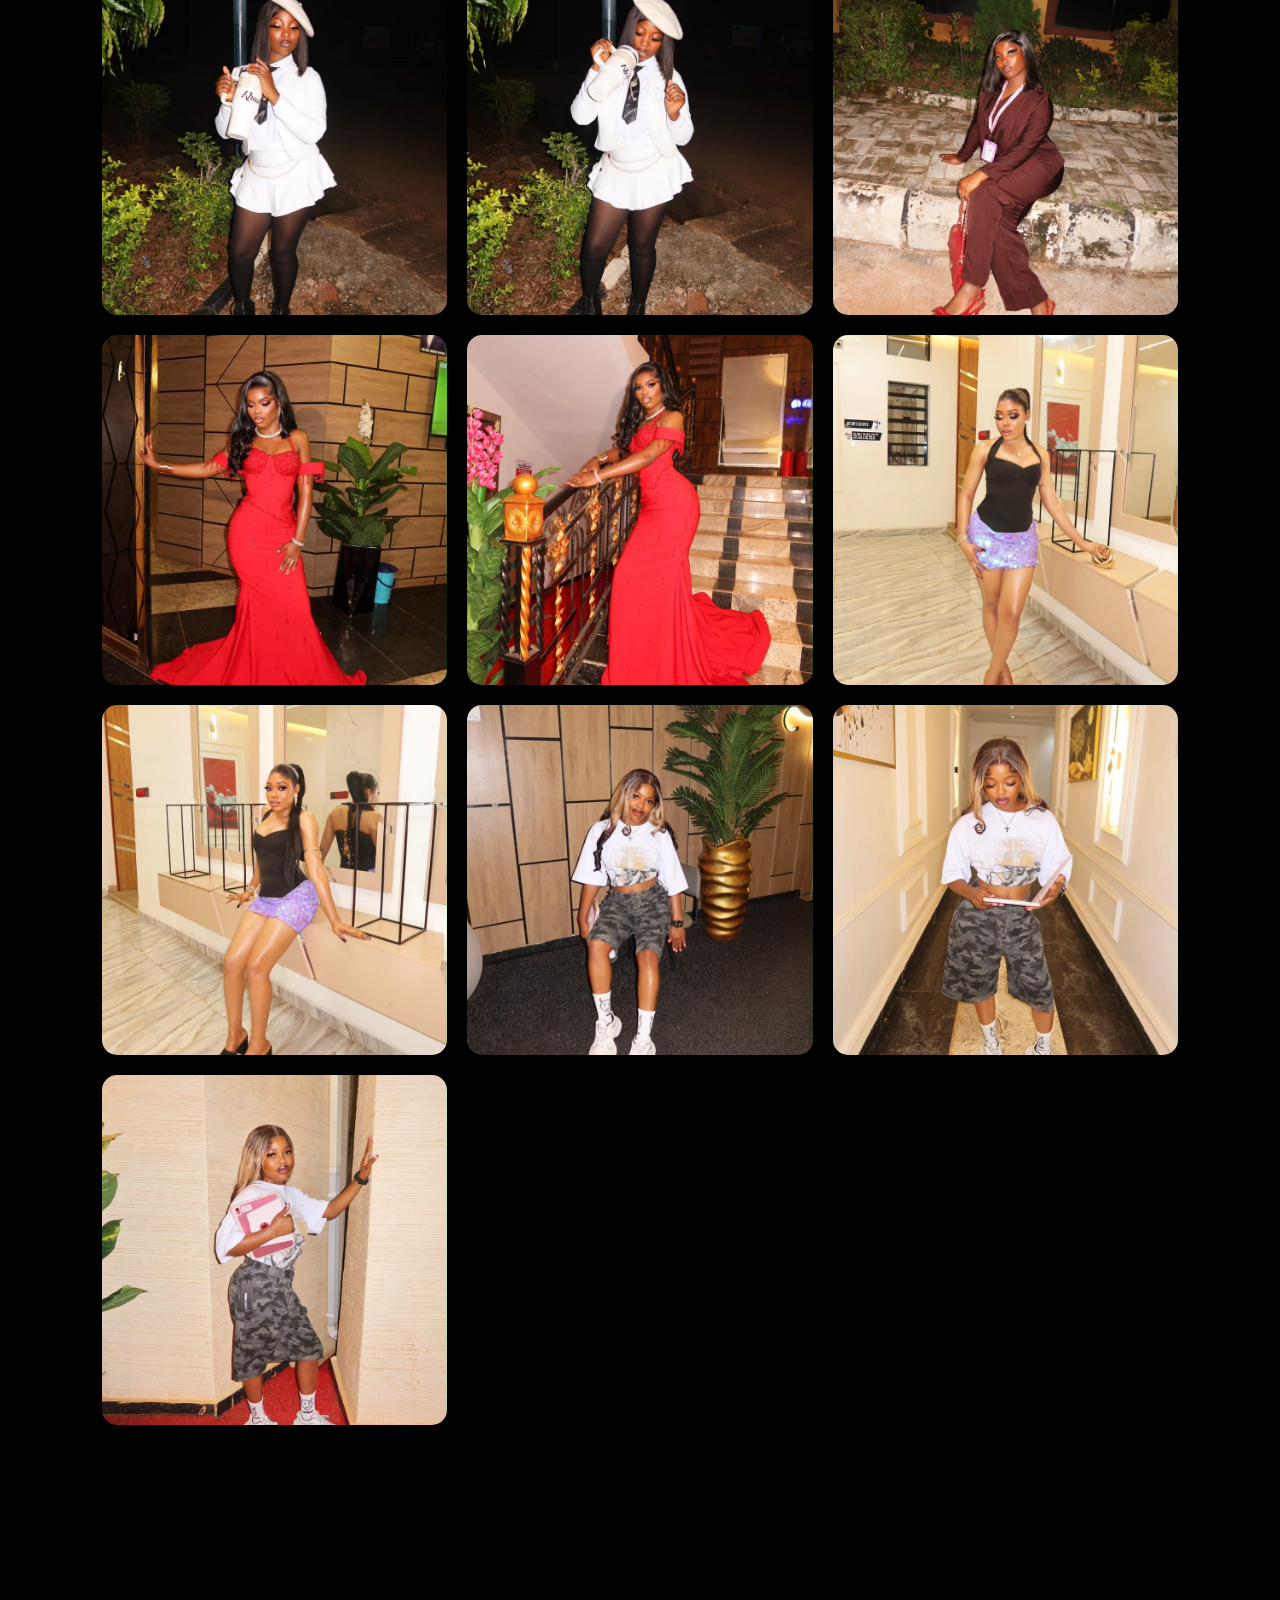
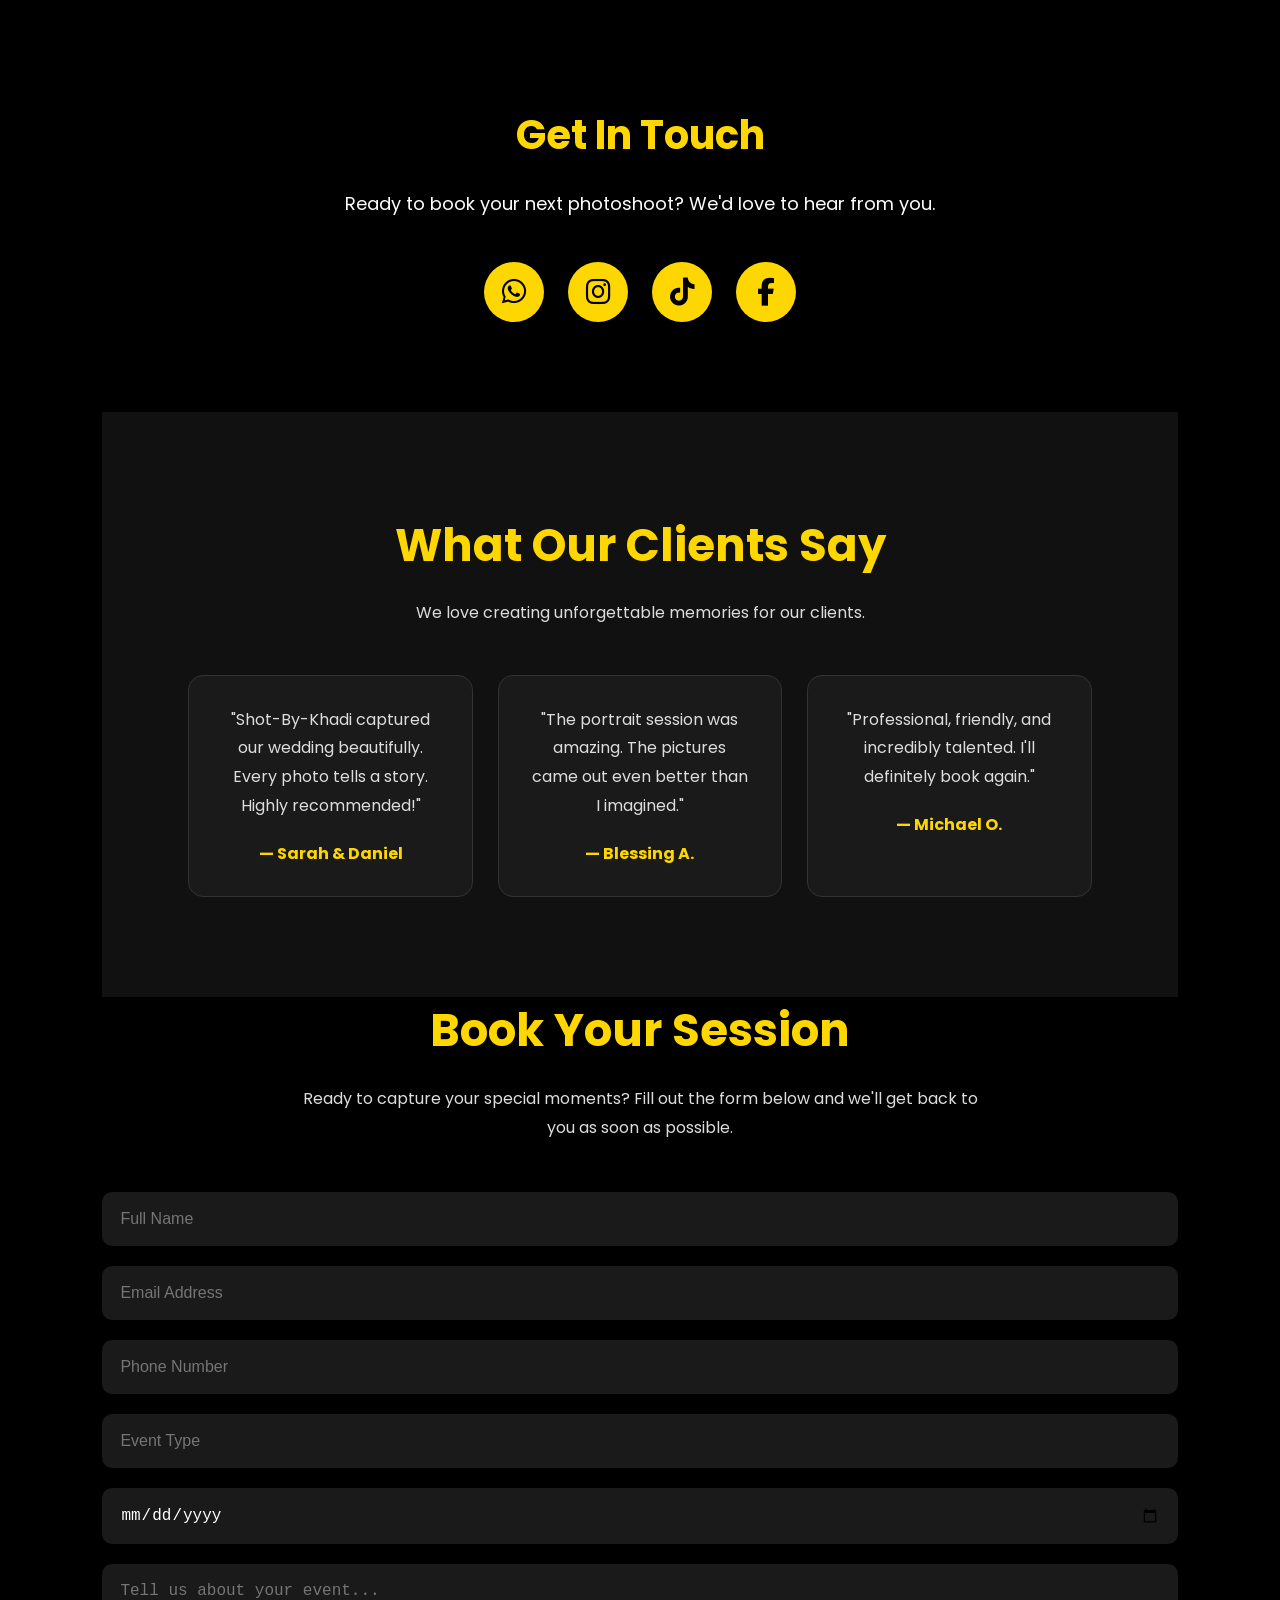
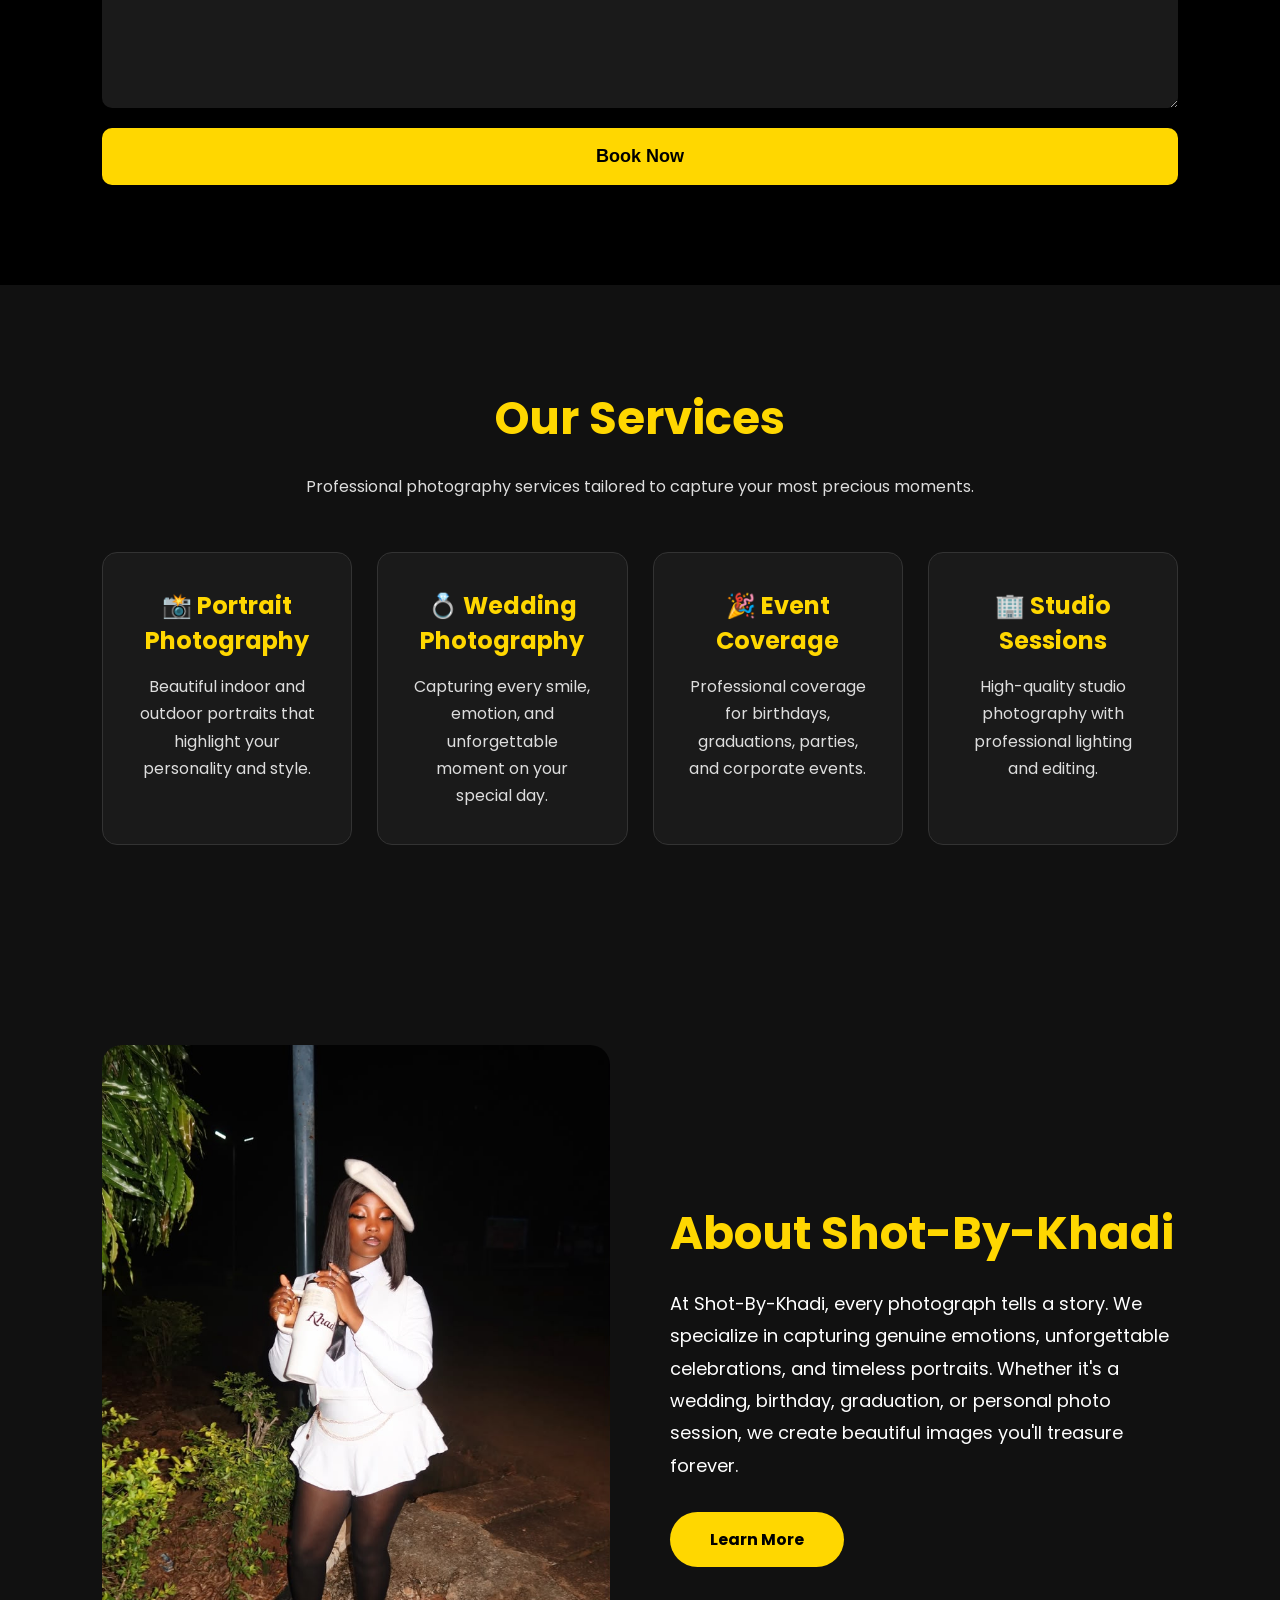
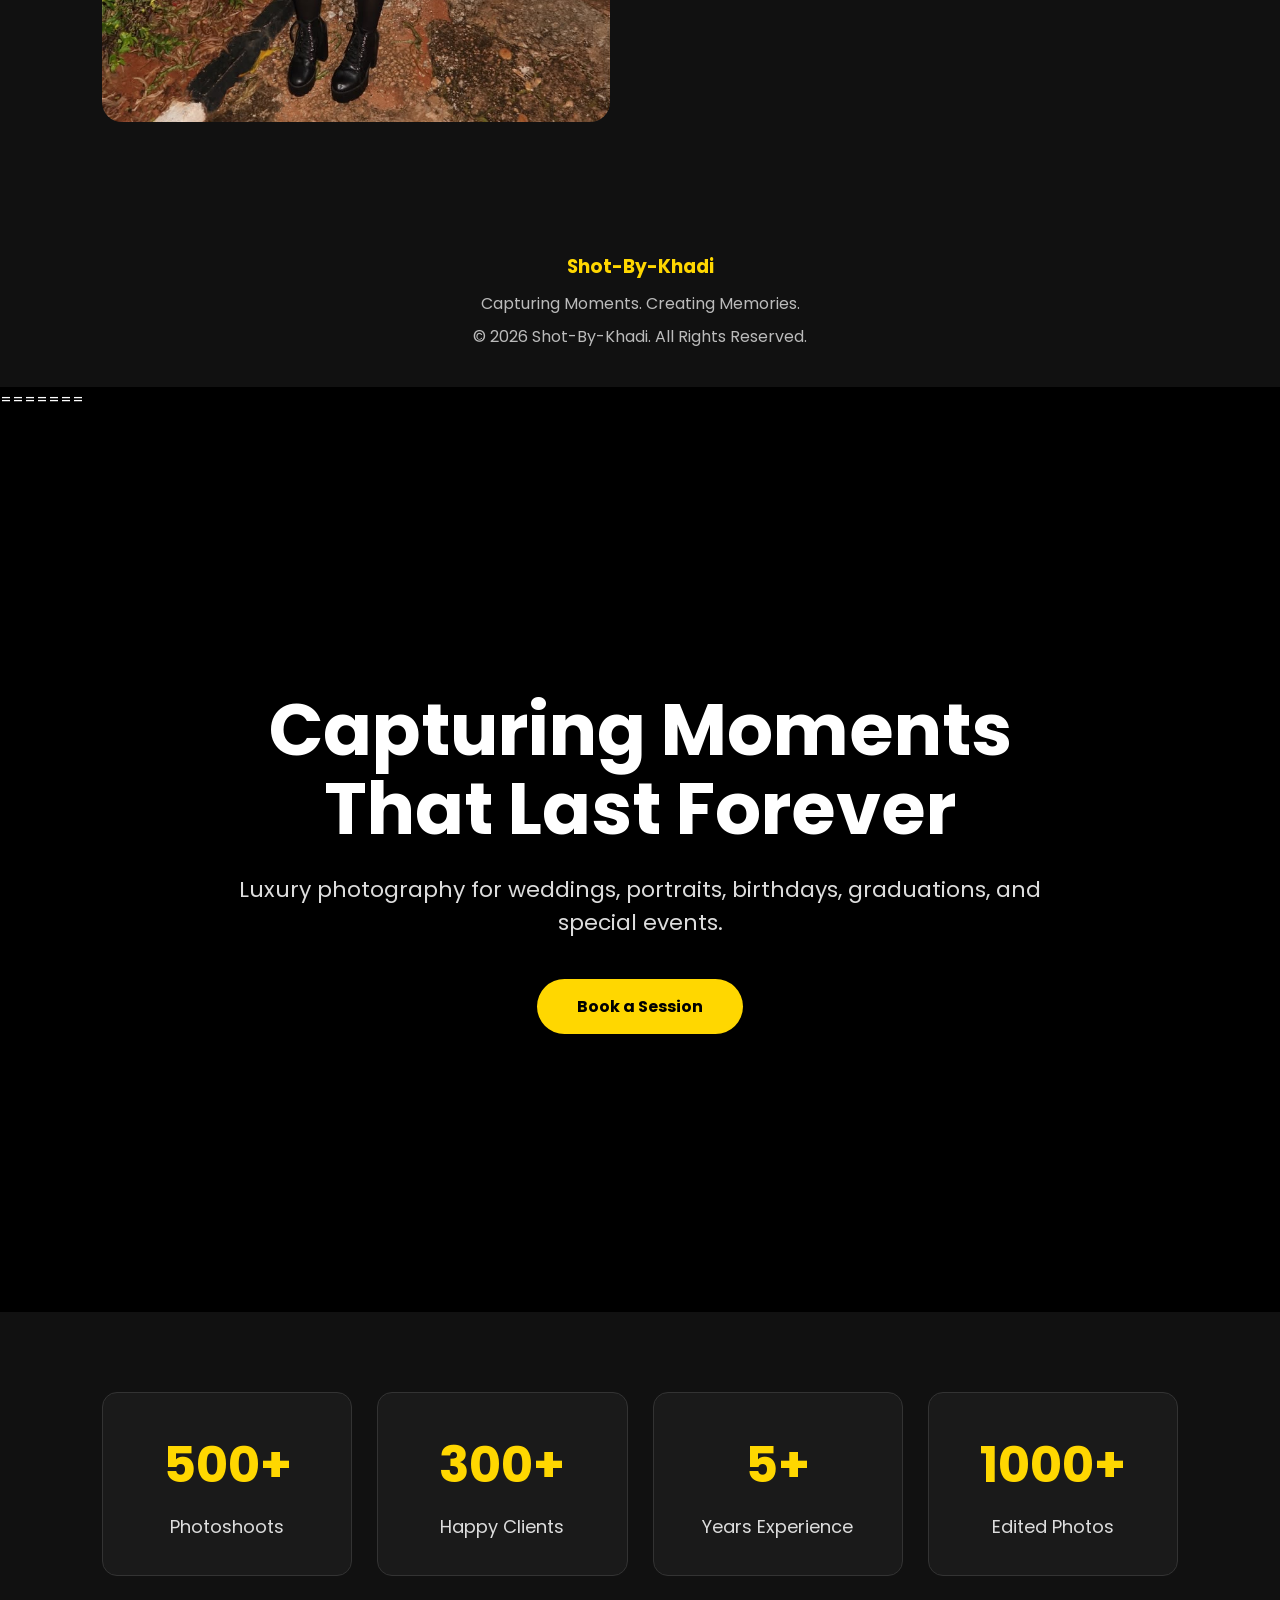
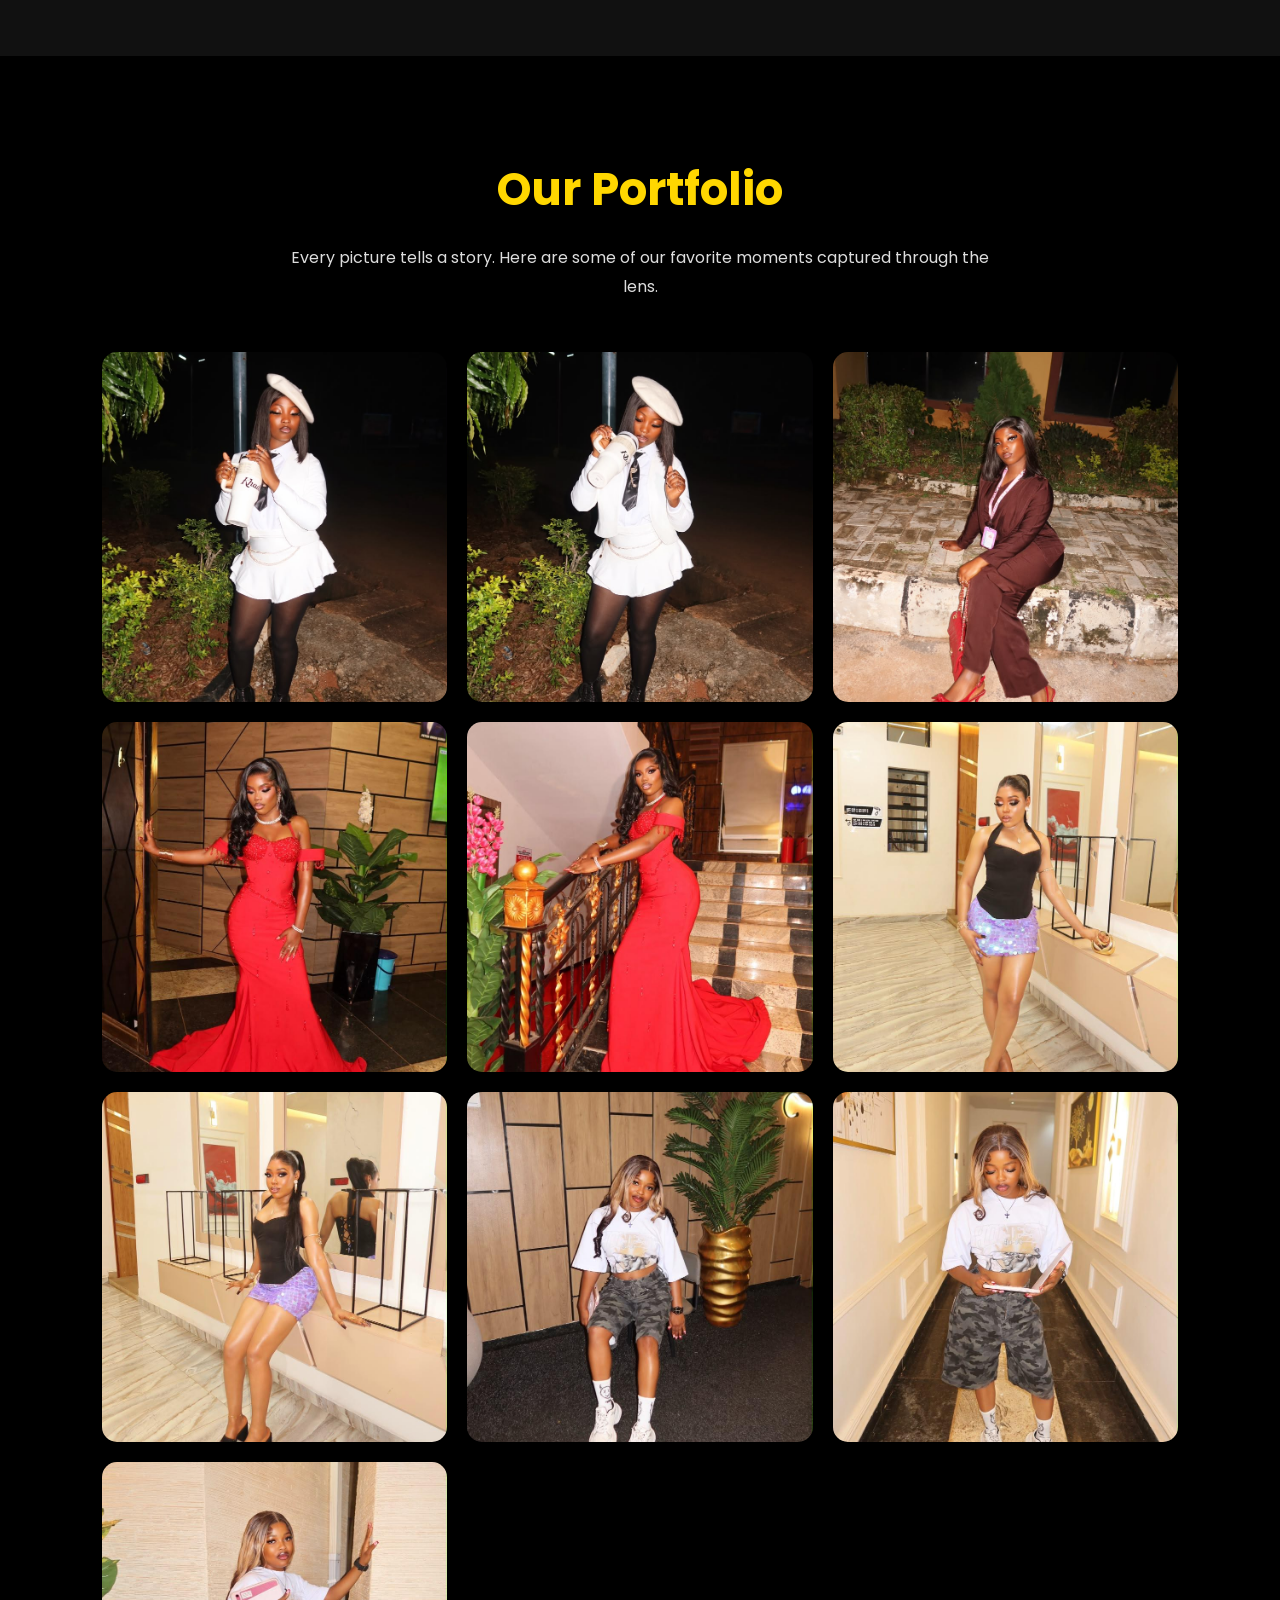
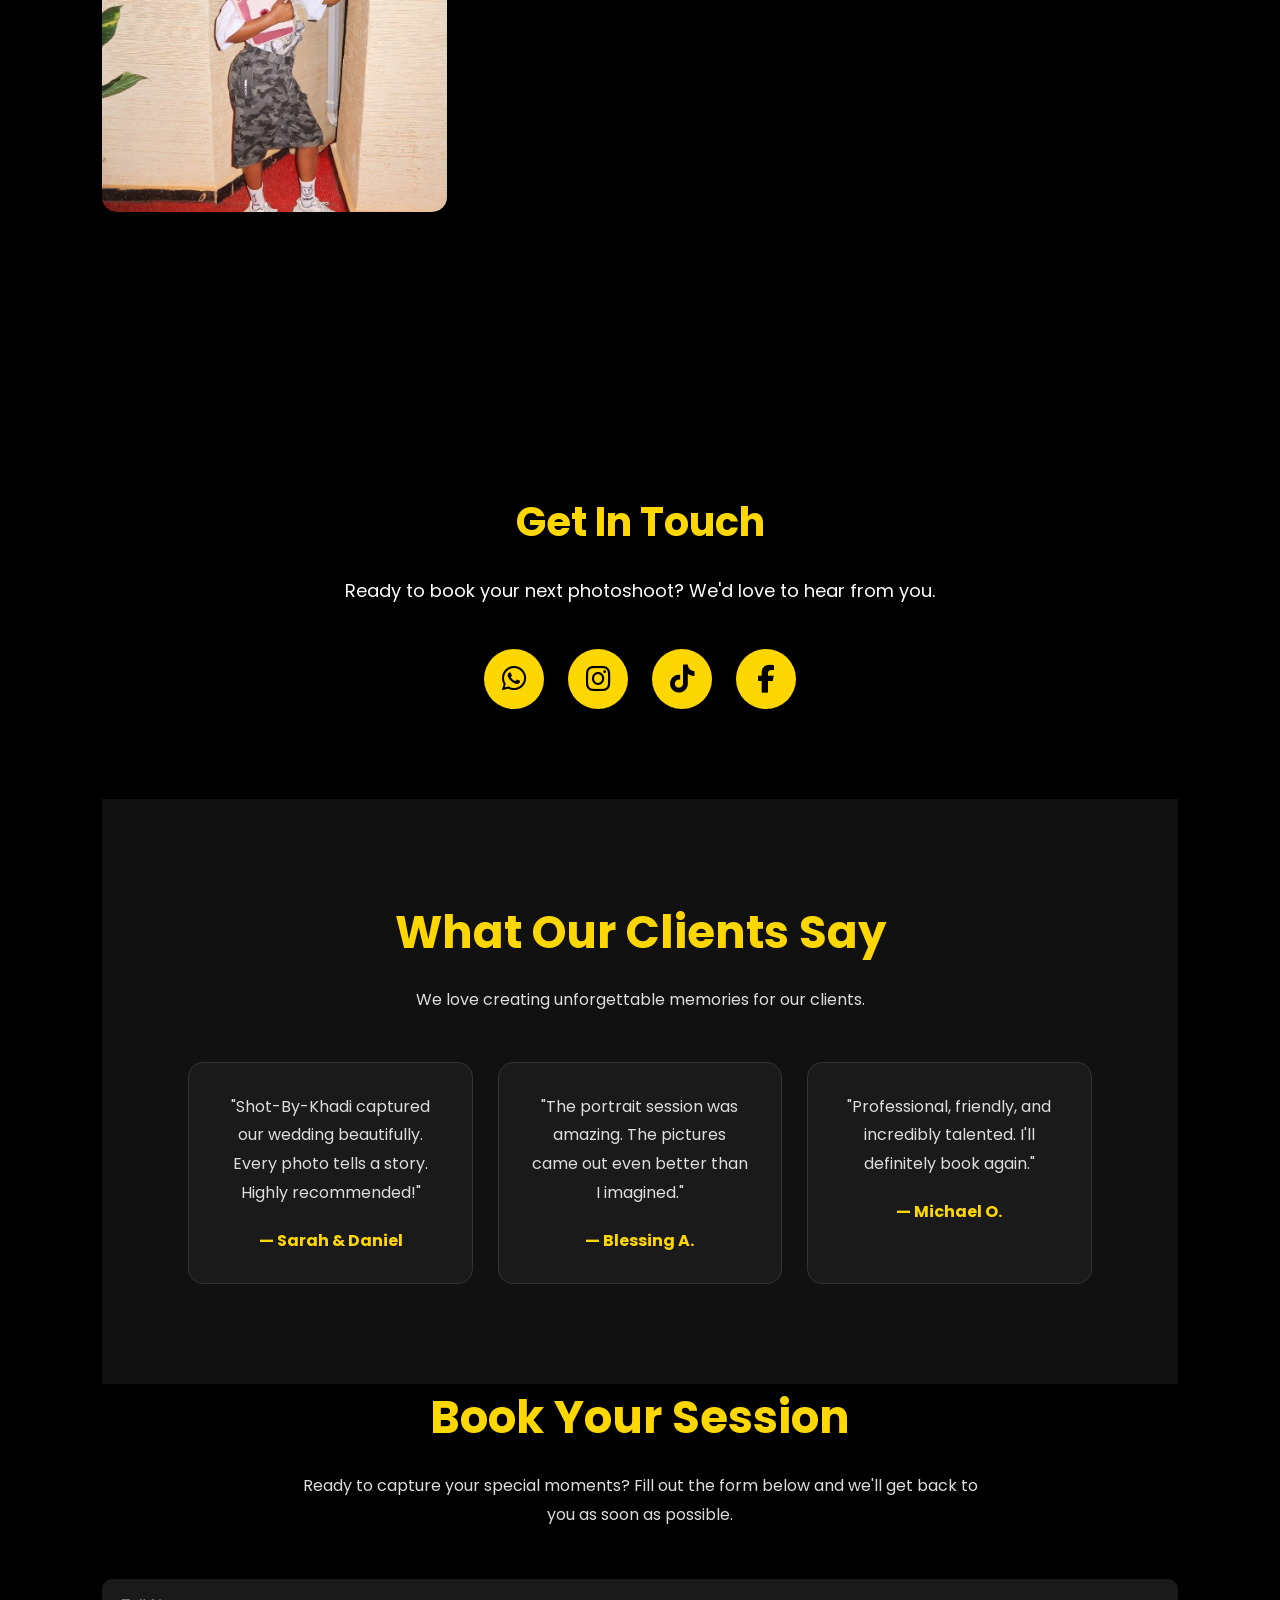
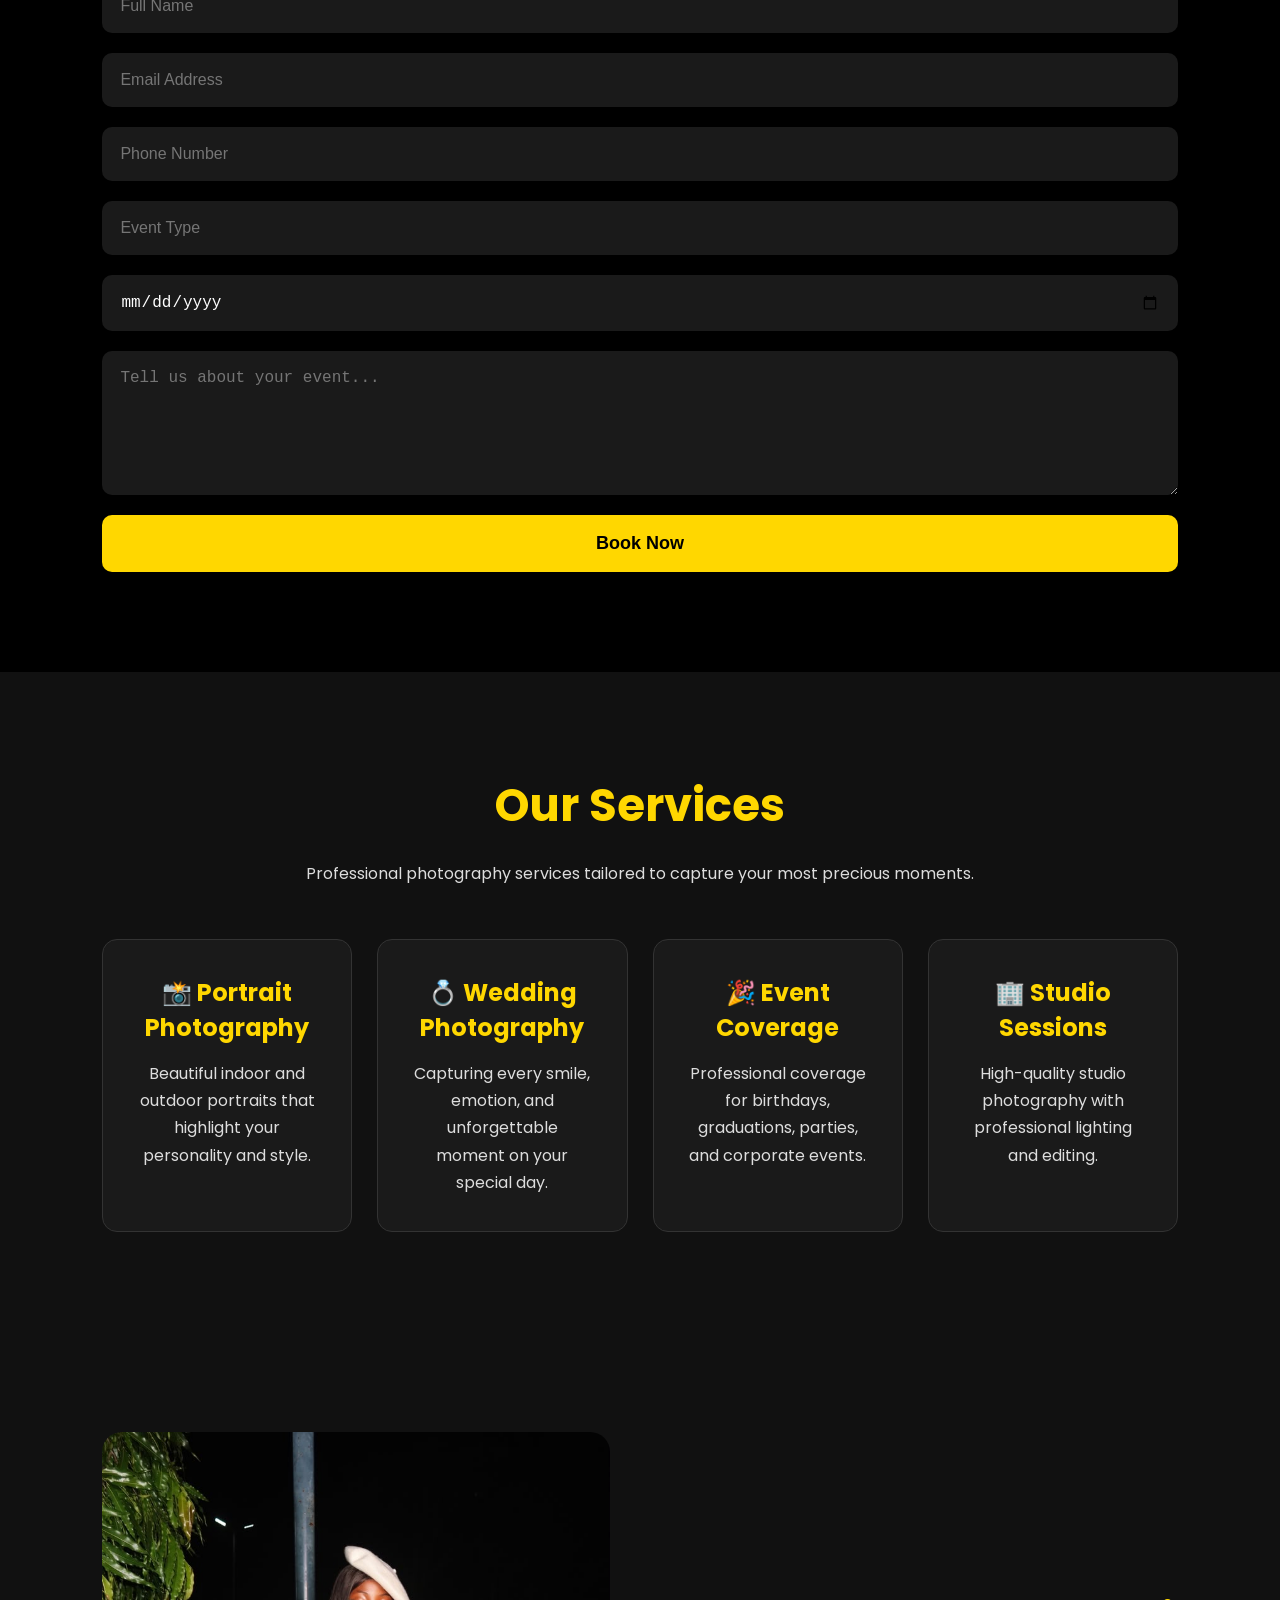
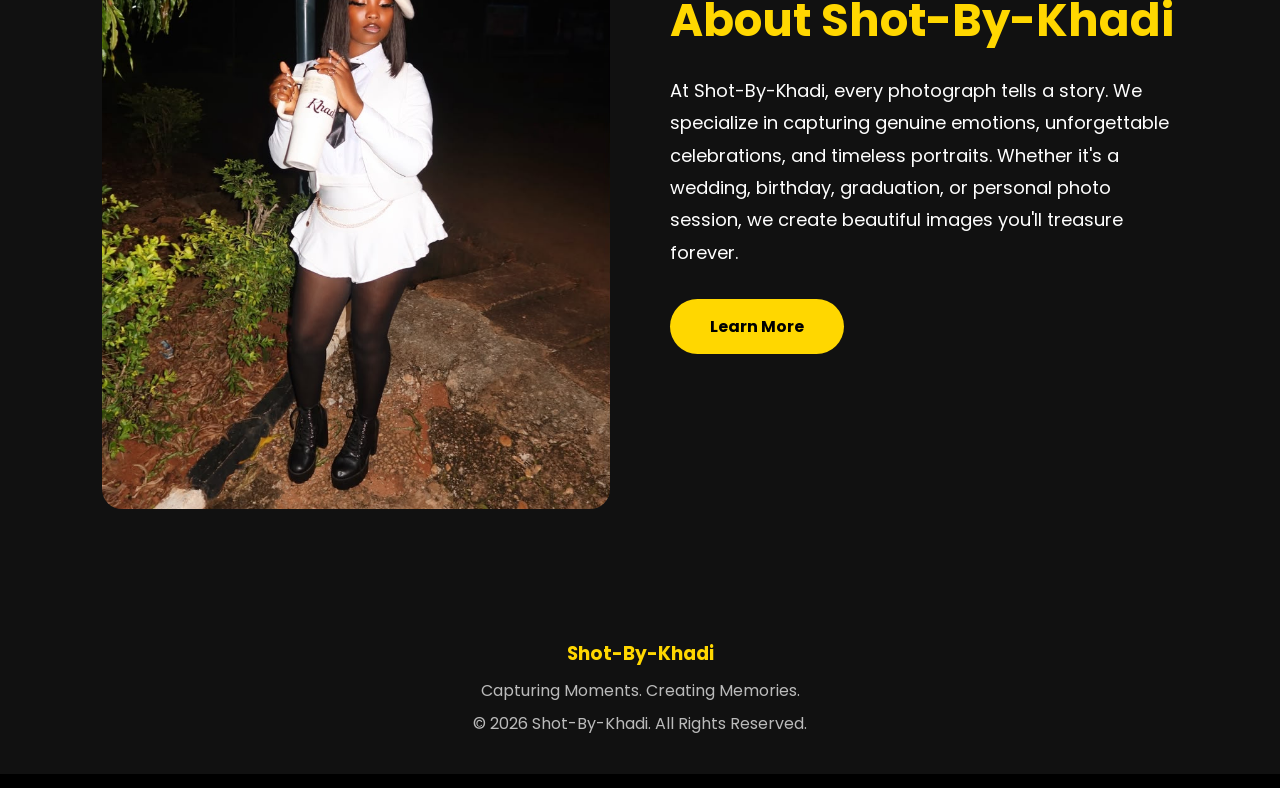
==== commit cc9aba50: "Remove merge conflict" ====
--- a/index.html
+++ b/index.html
@@ -1,4 +1,4 @@
-<<<<<<< HEAD
+HEAD
 <!DOCTYPE html>
 <html lang="en">
 <head>
@@ -637,6 +637,6 @@
     <img class="lightbox-content" id="lightbox-img">
 
 </div>
+
 </body>
->>>>>>> c91c89528c408912a3ab2dcef3316c34f8c733c3
 </html>
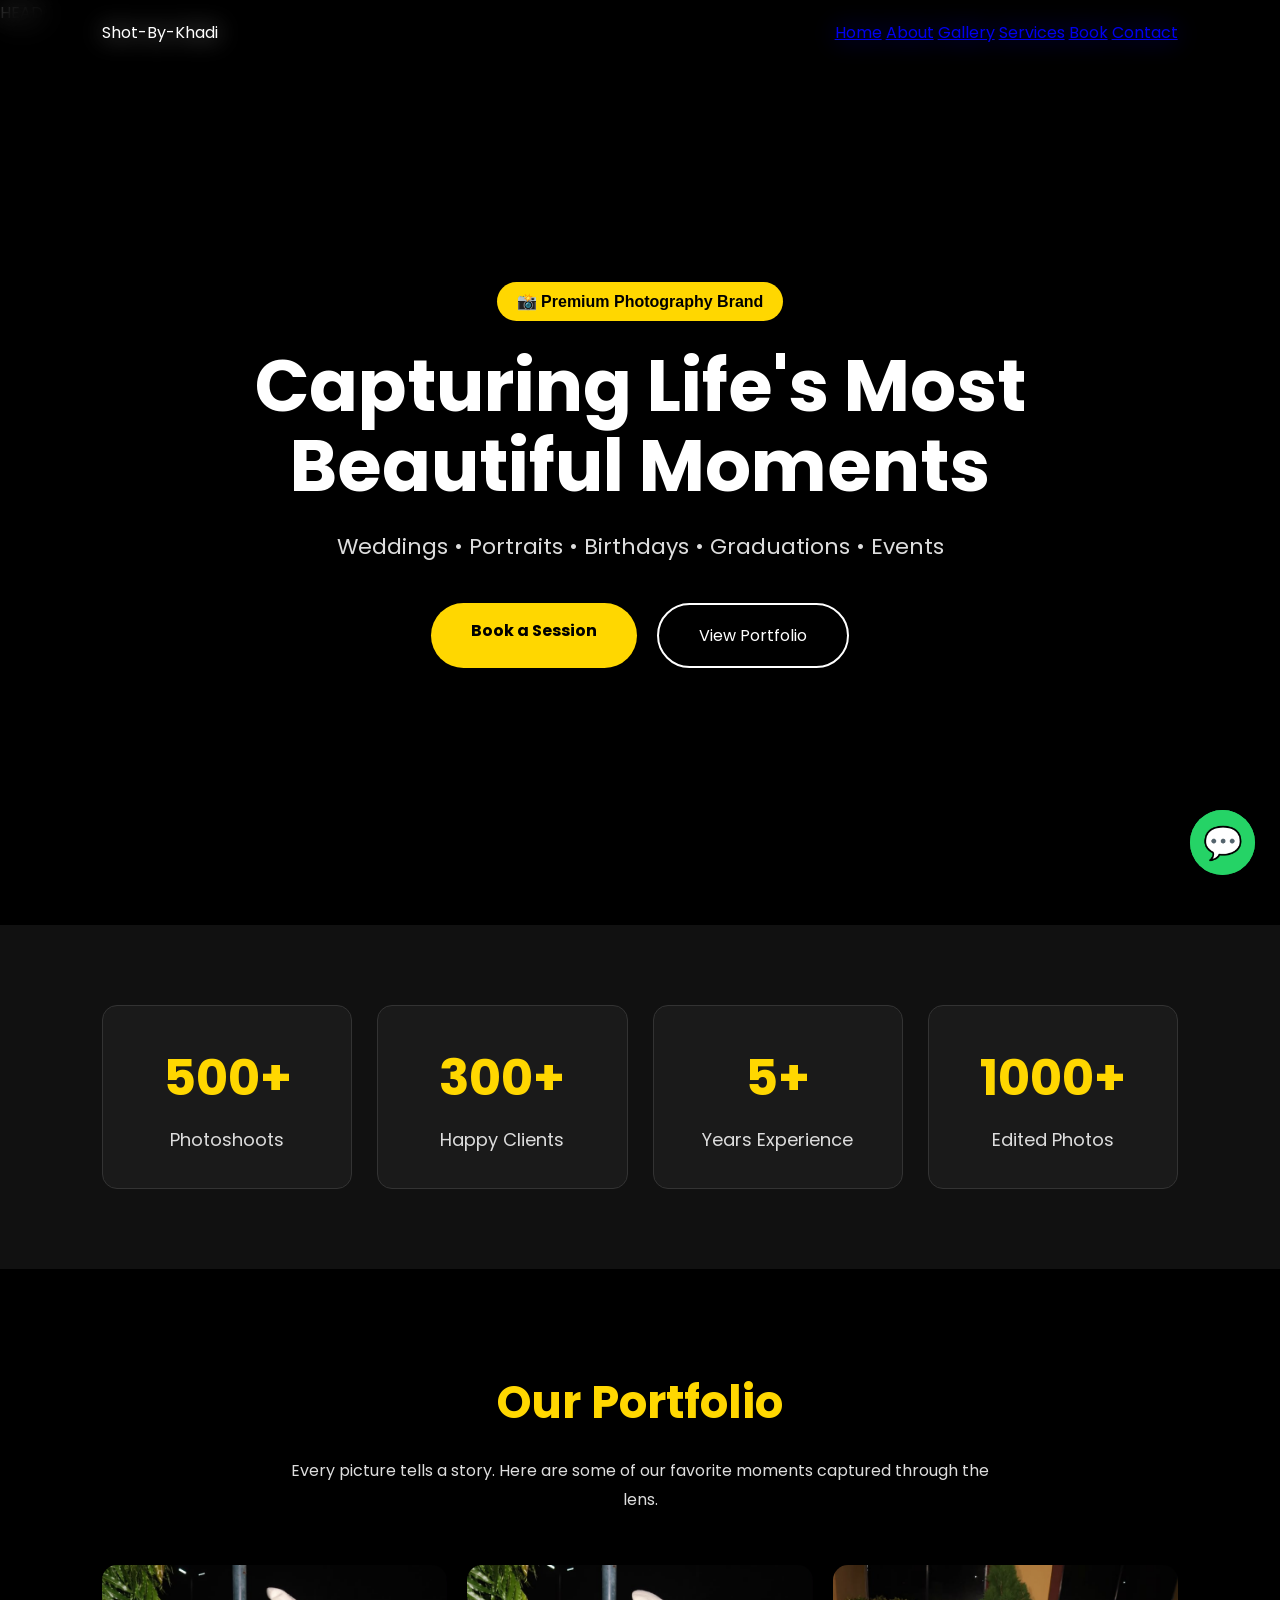
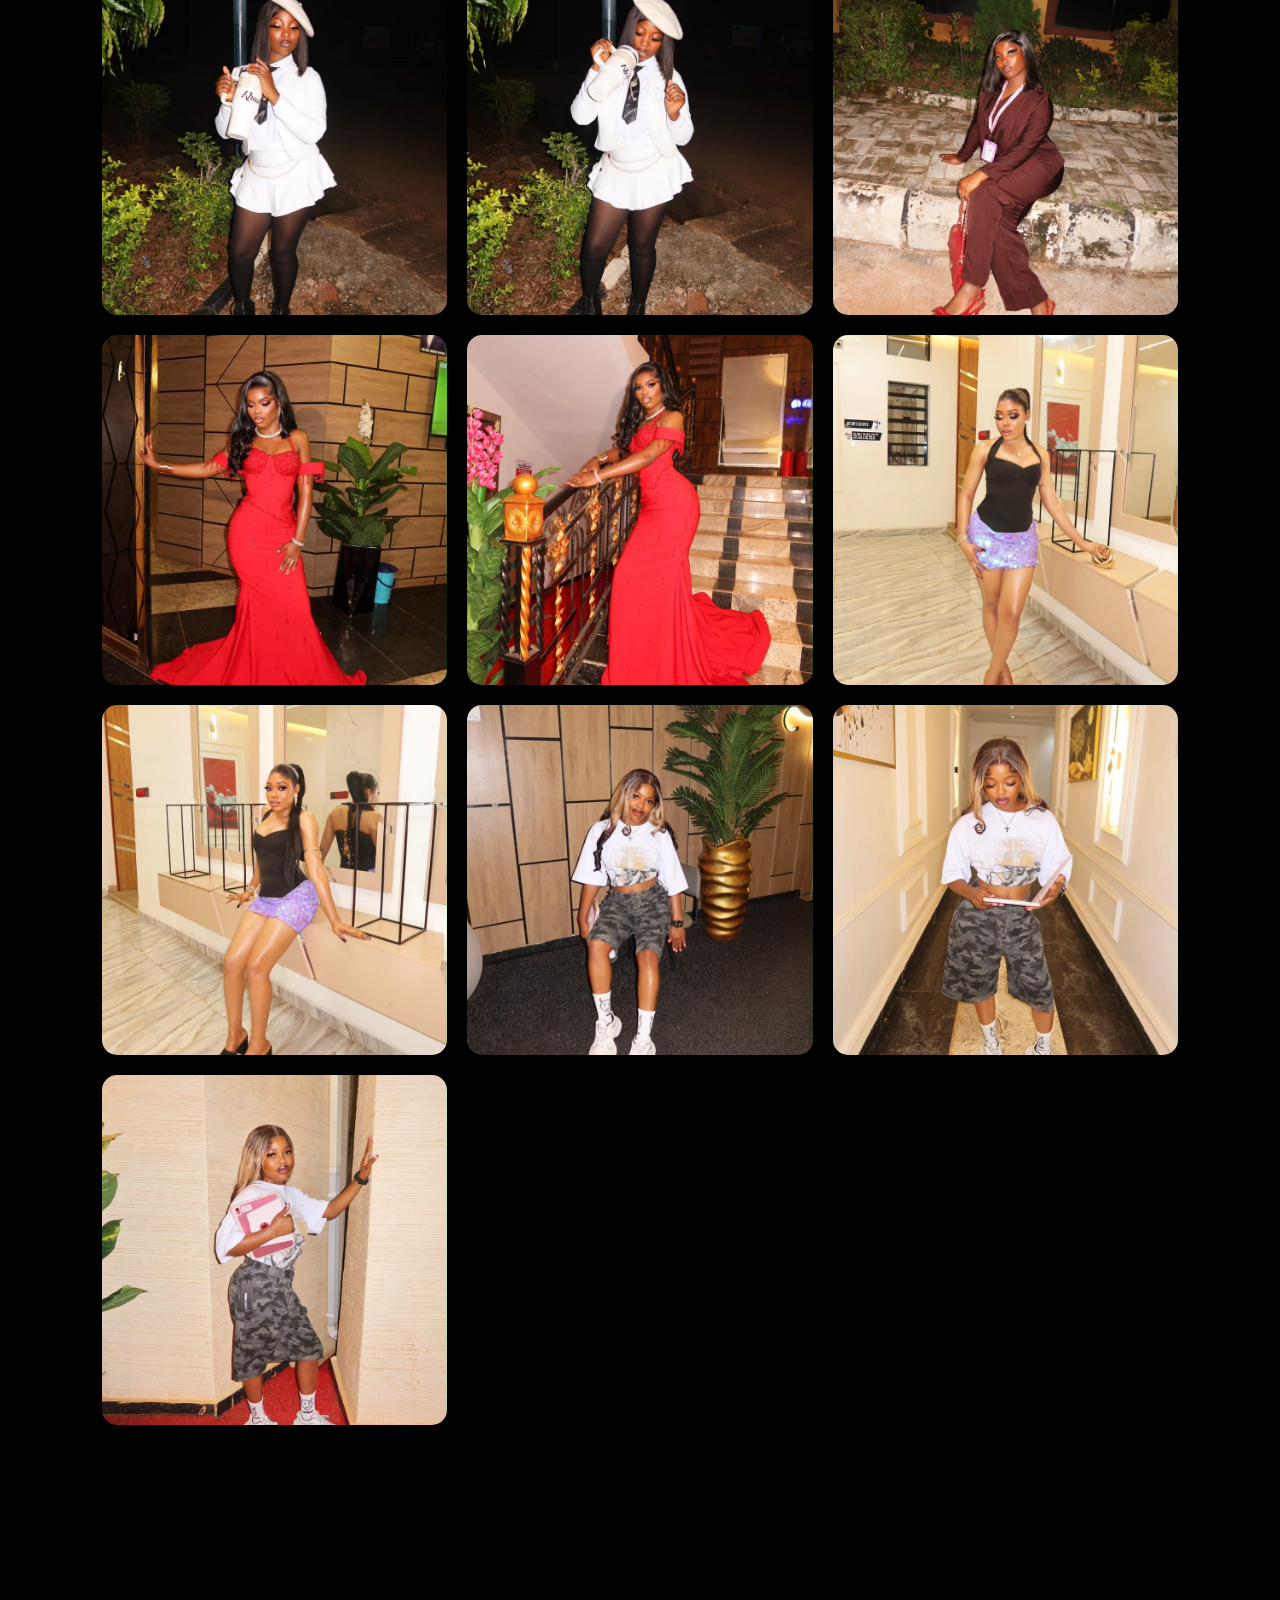
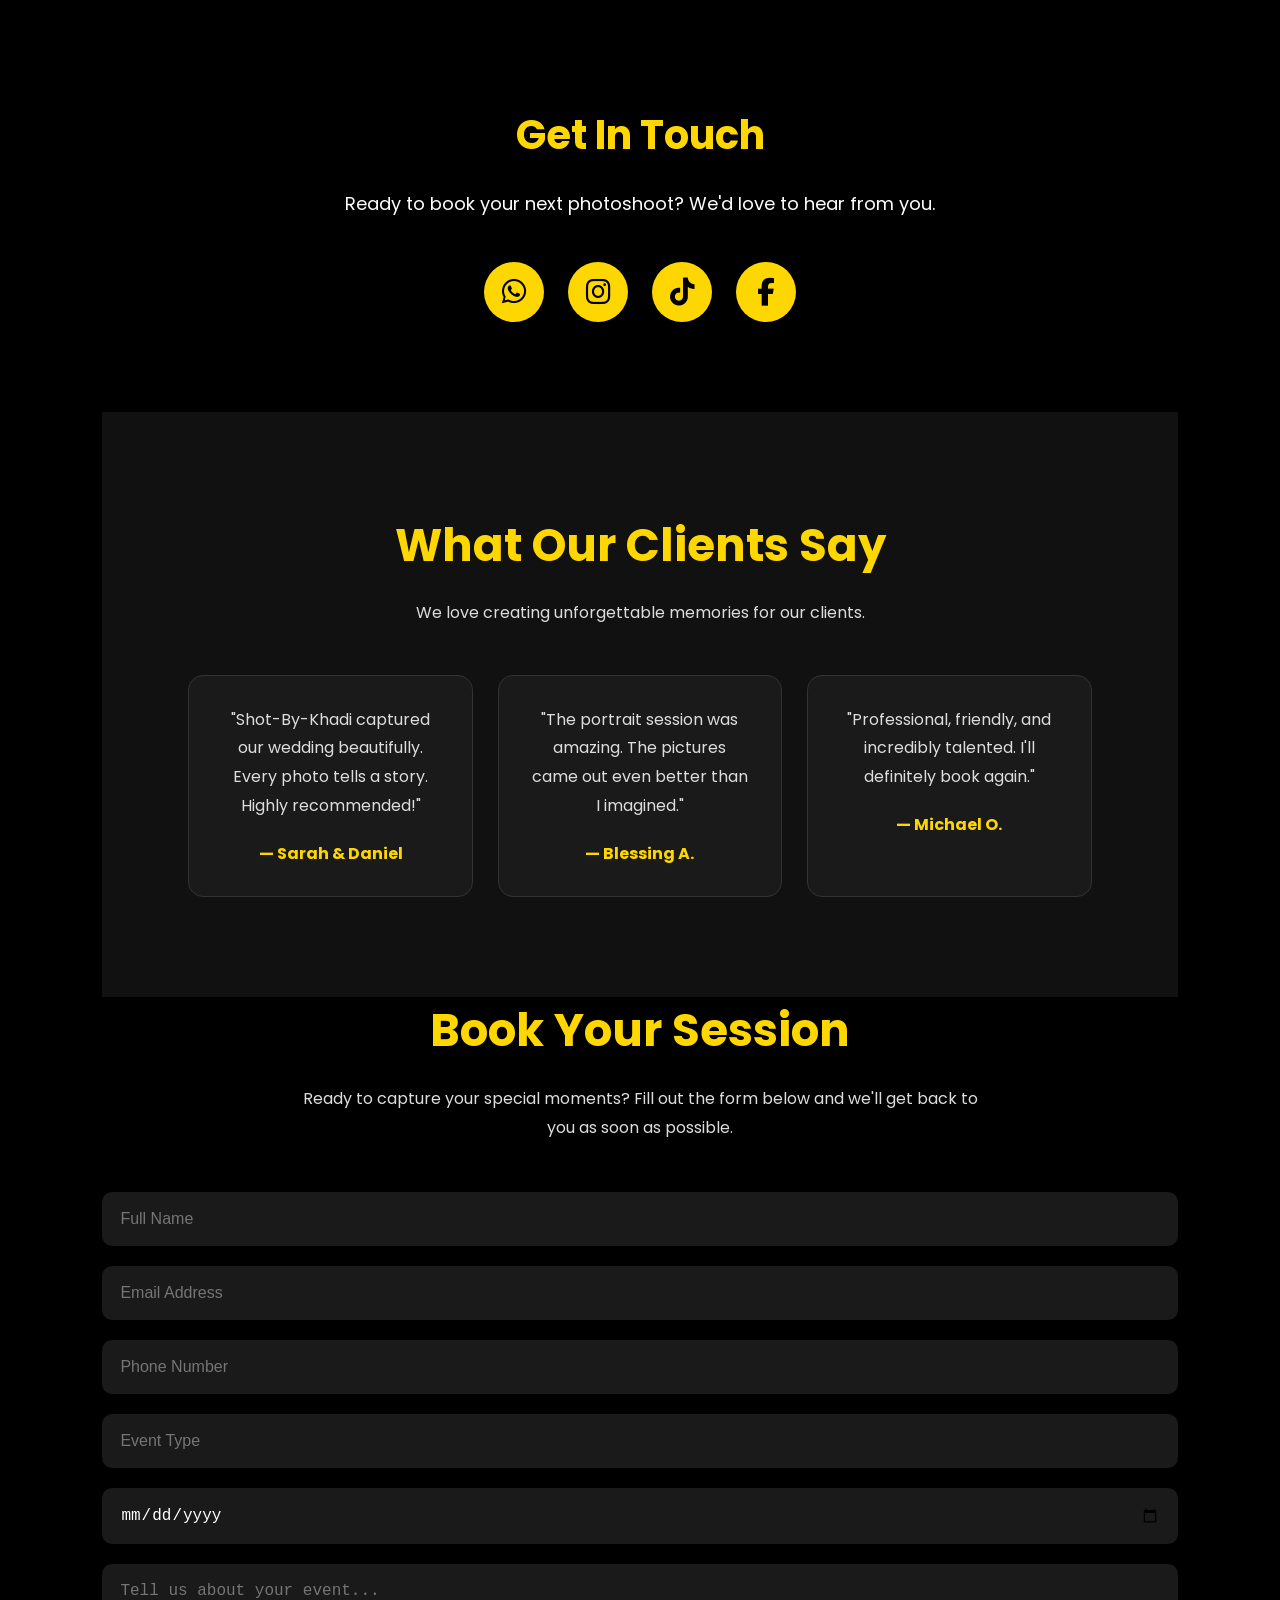
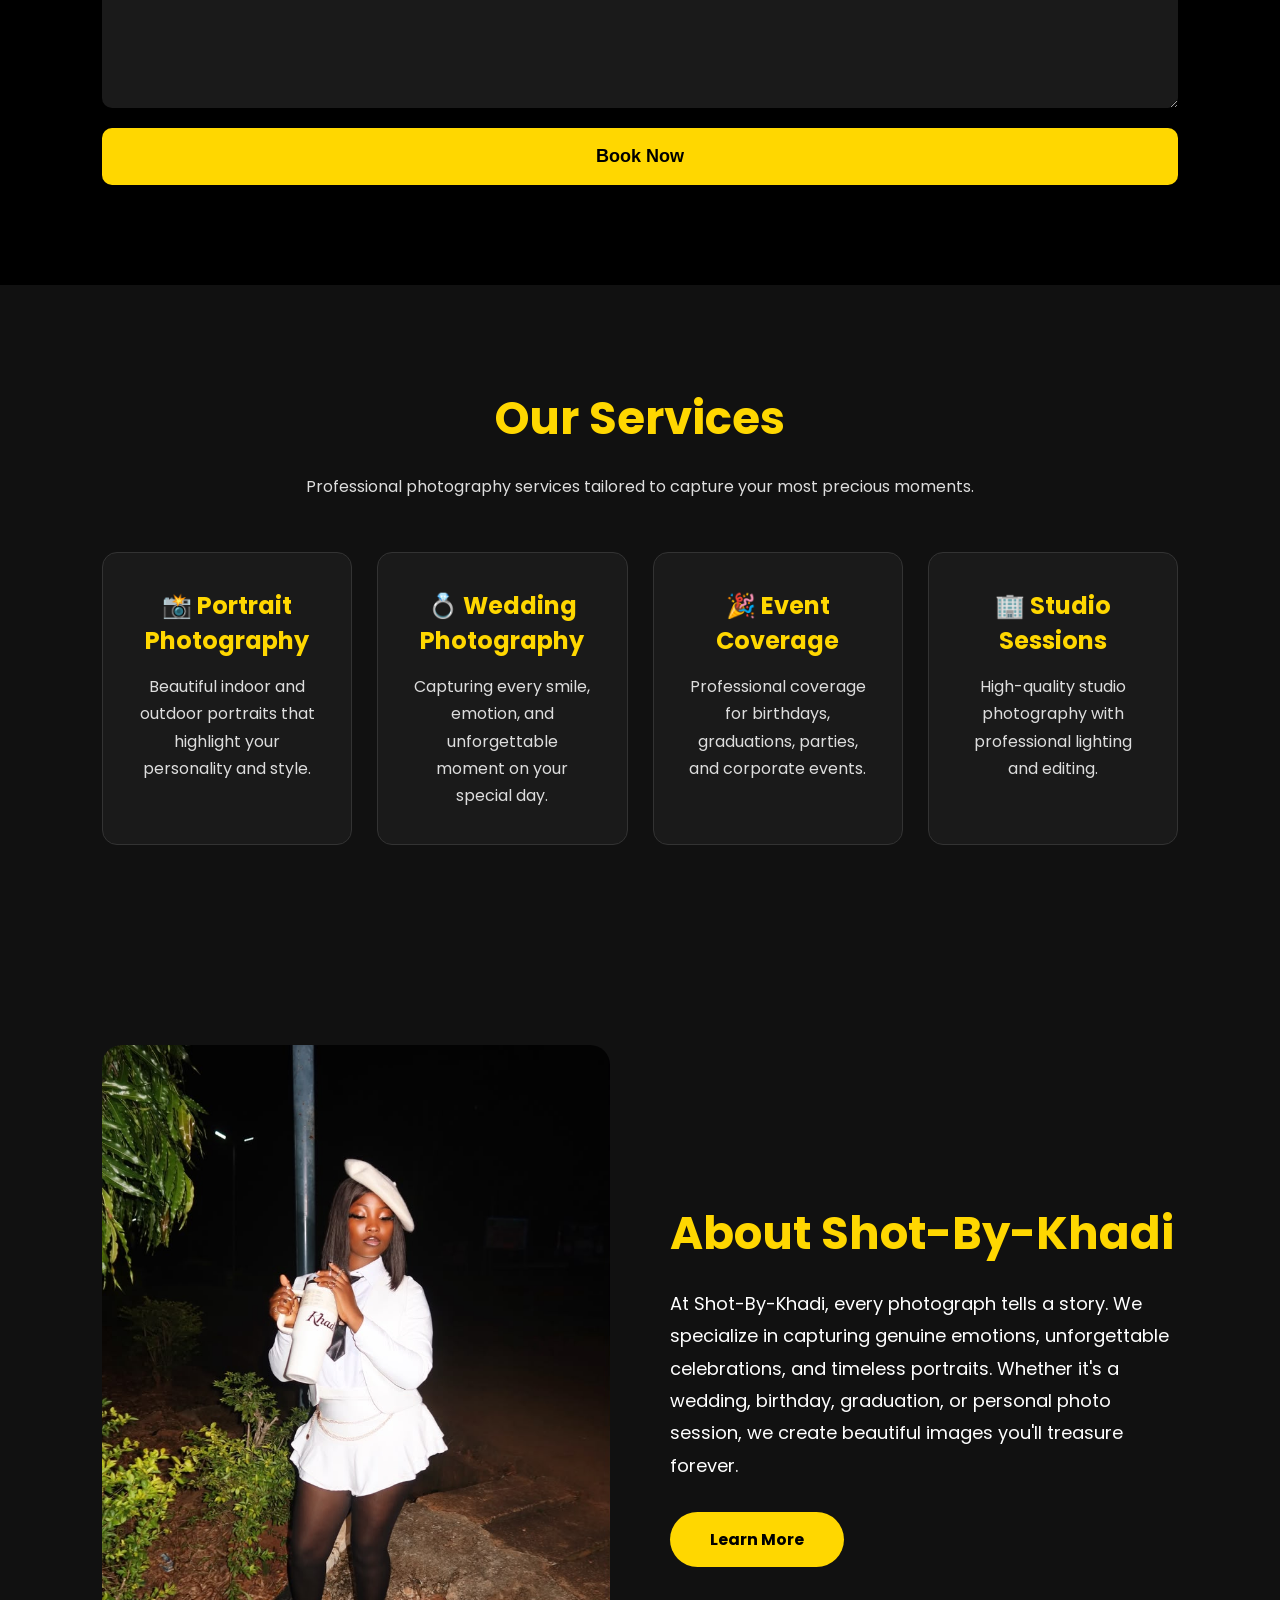
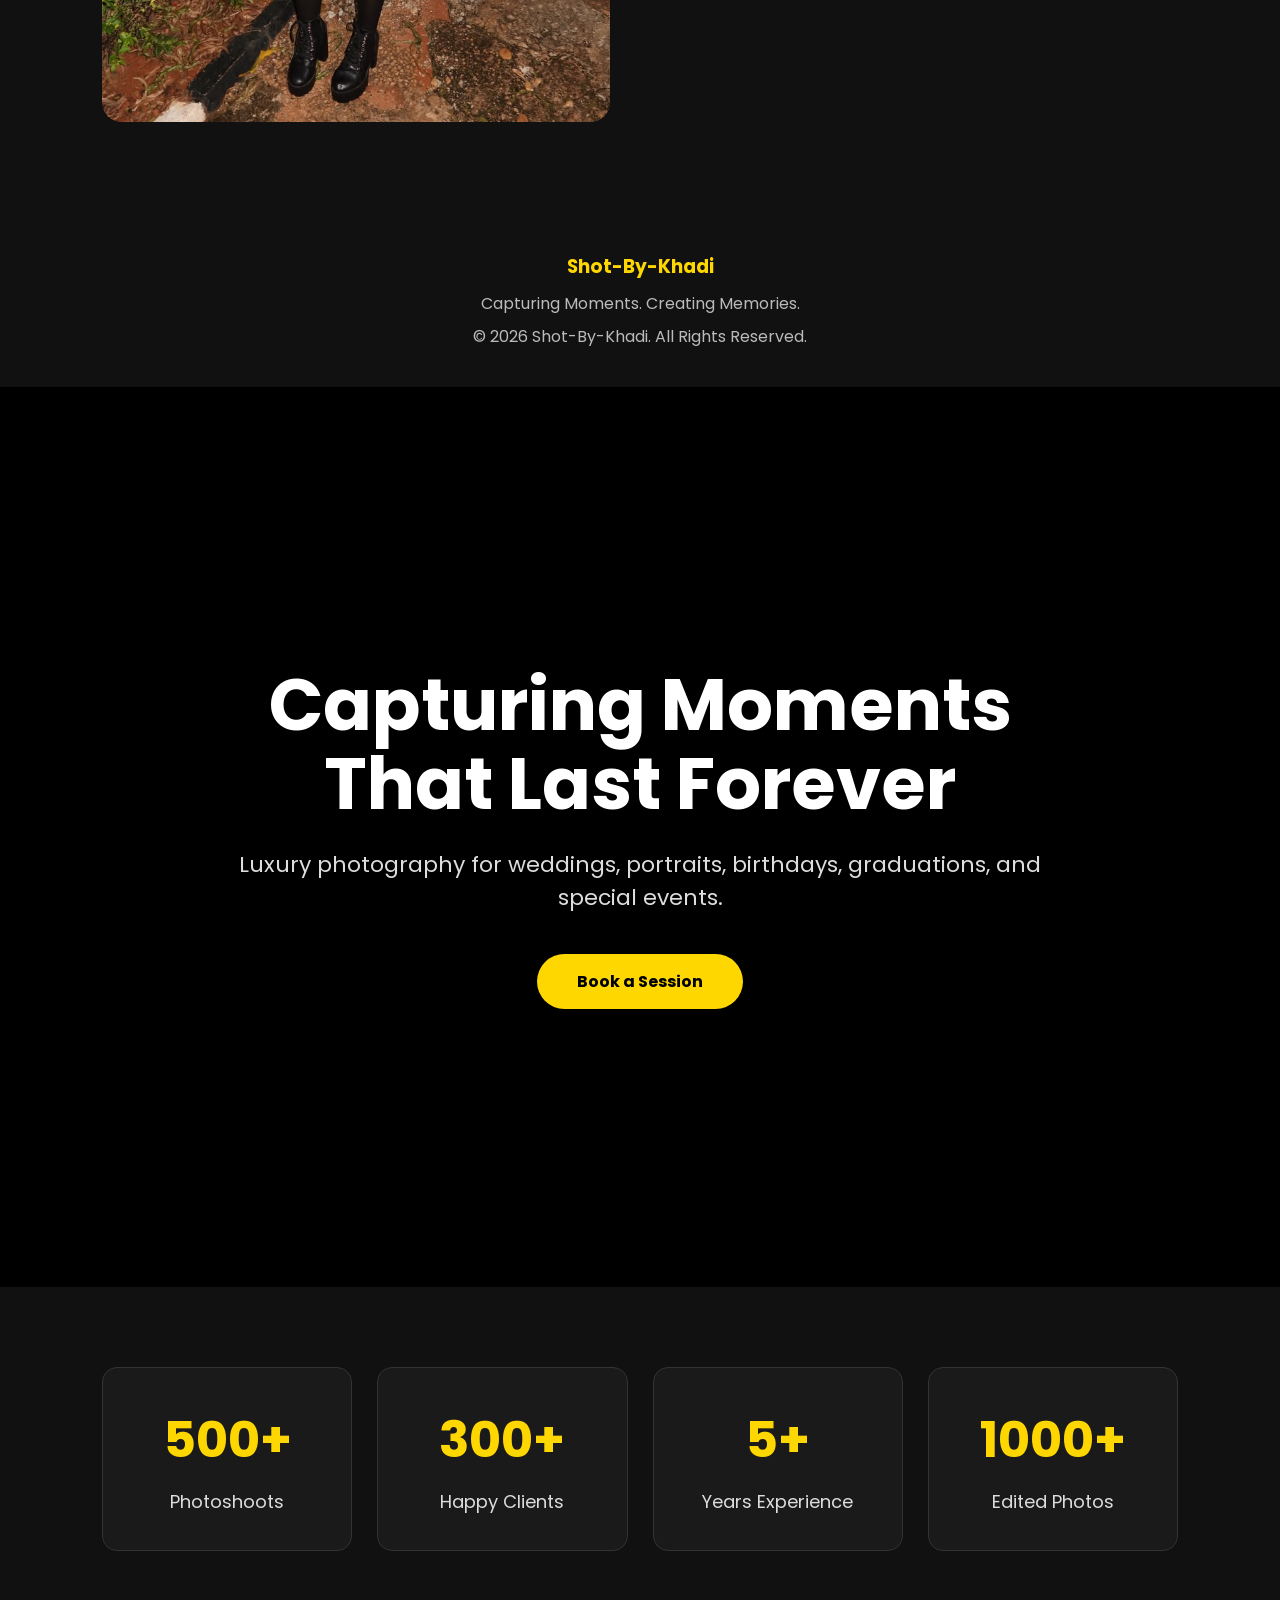
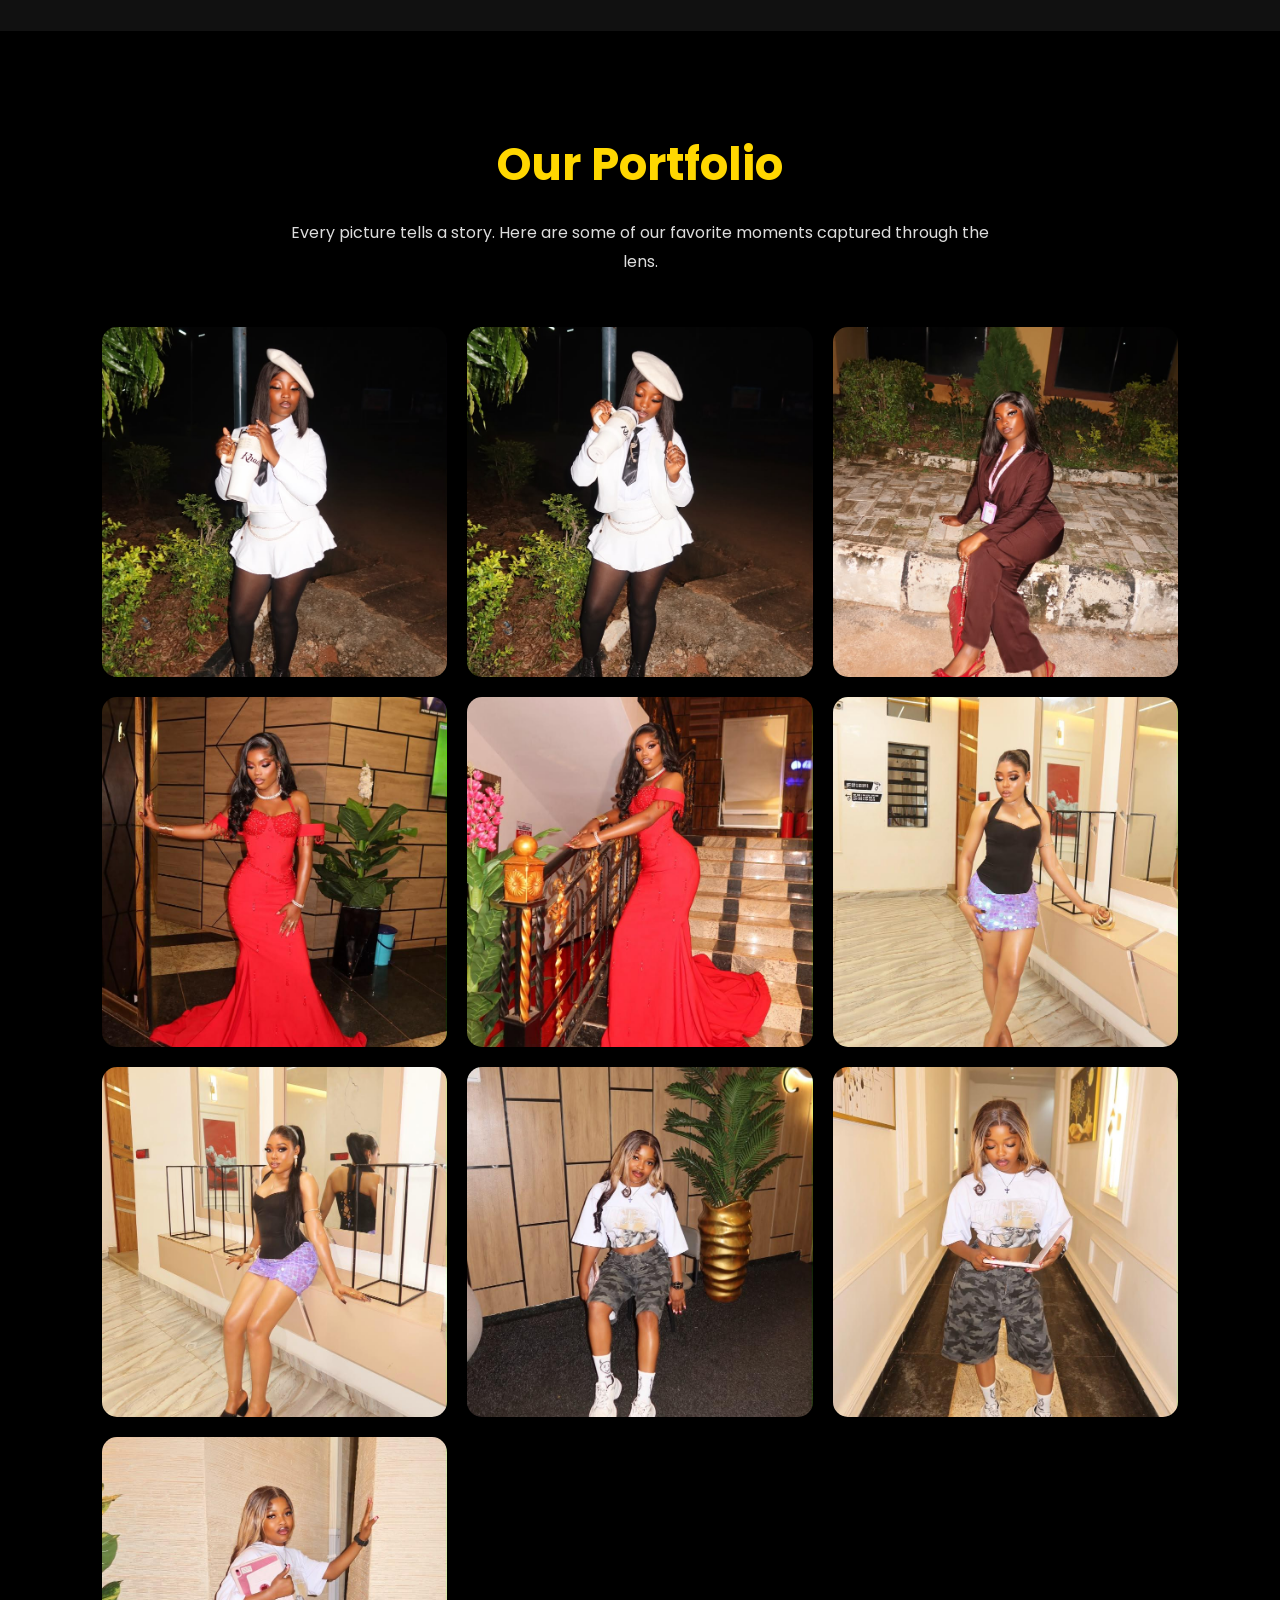
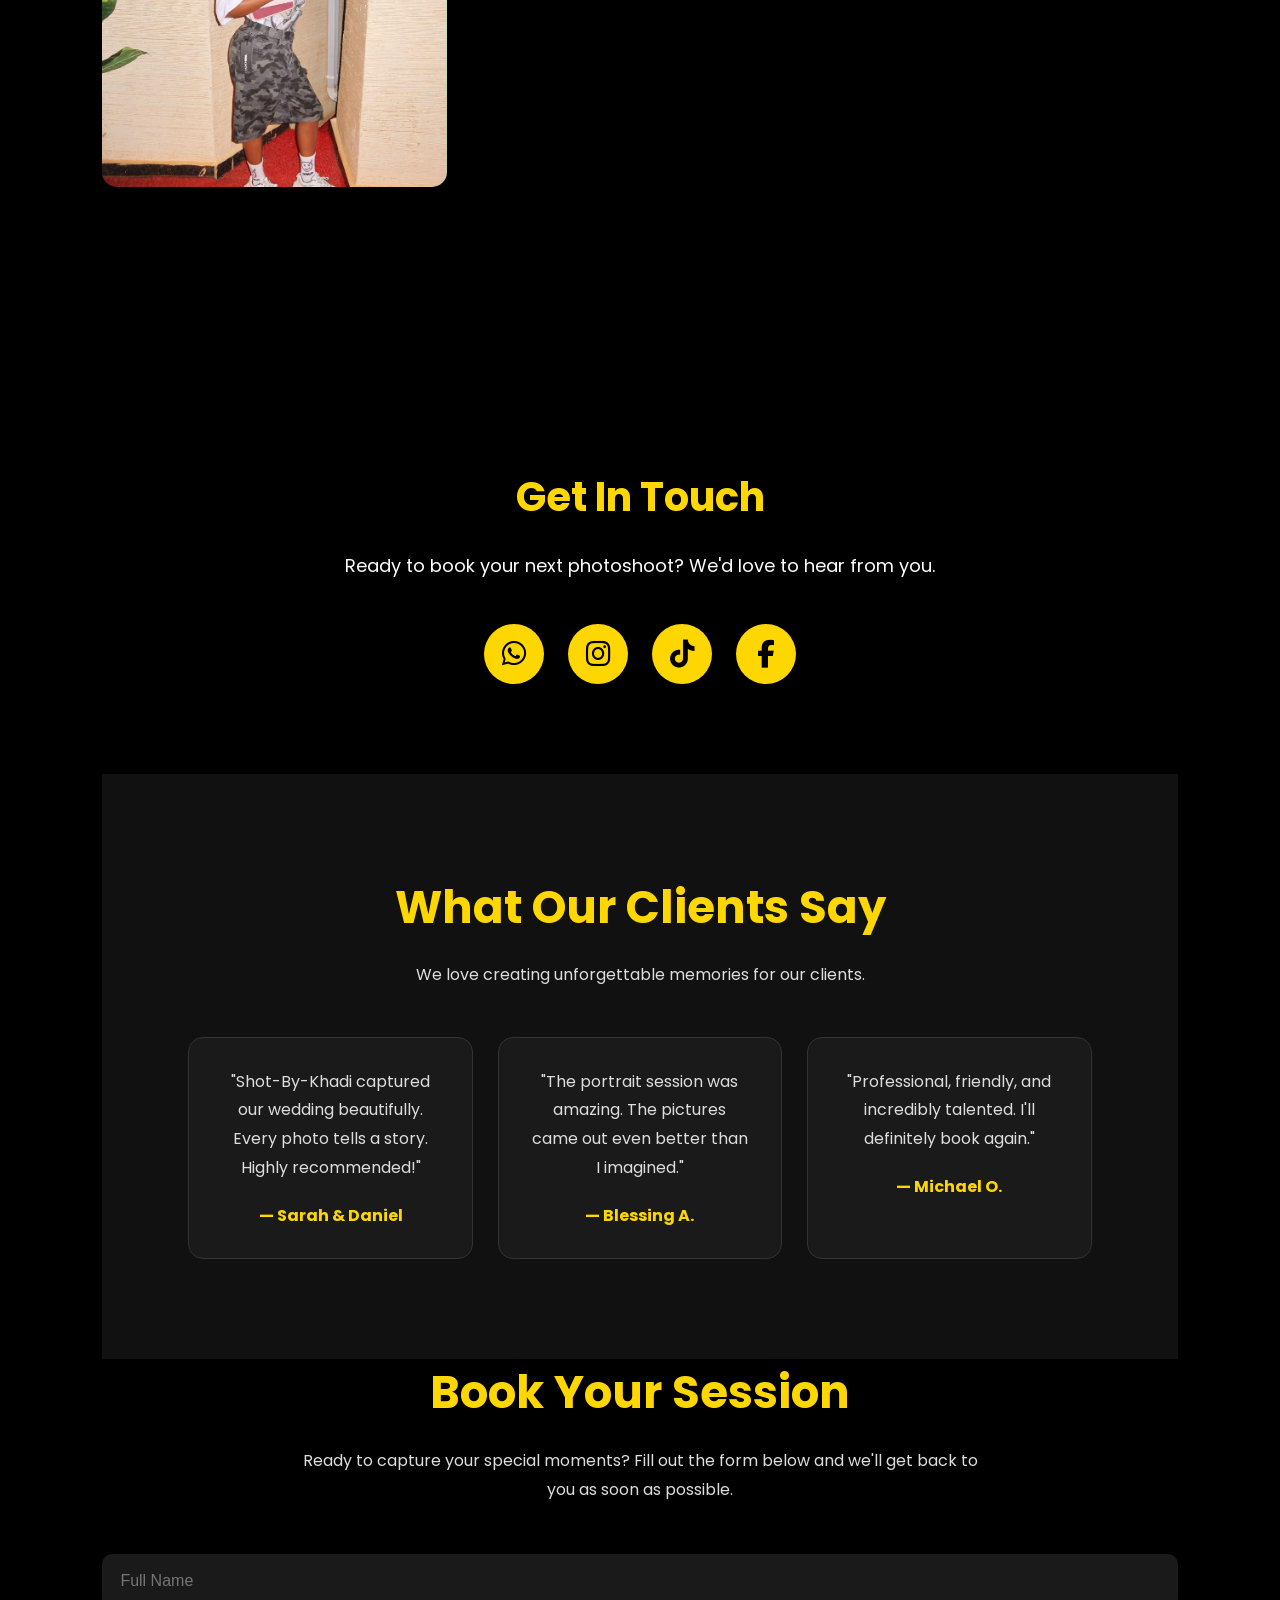
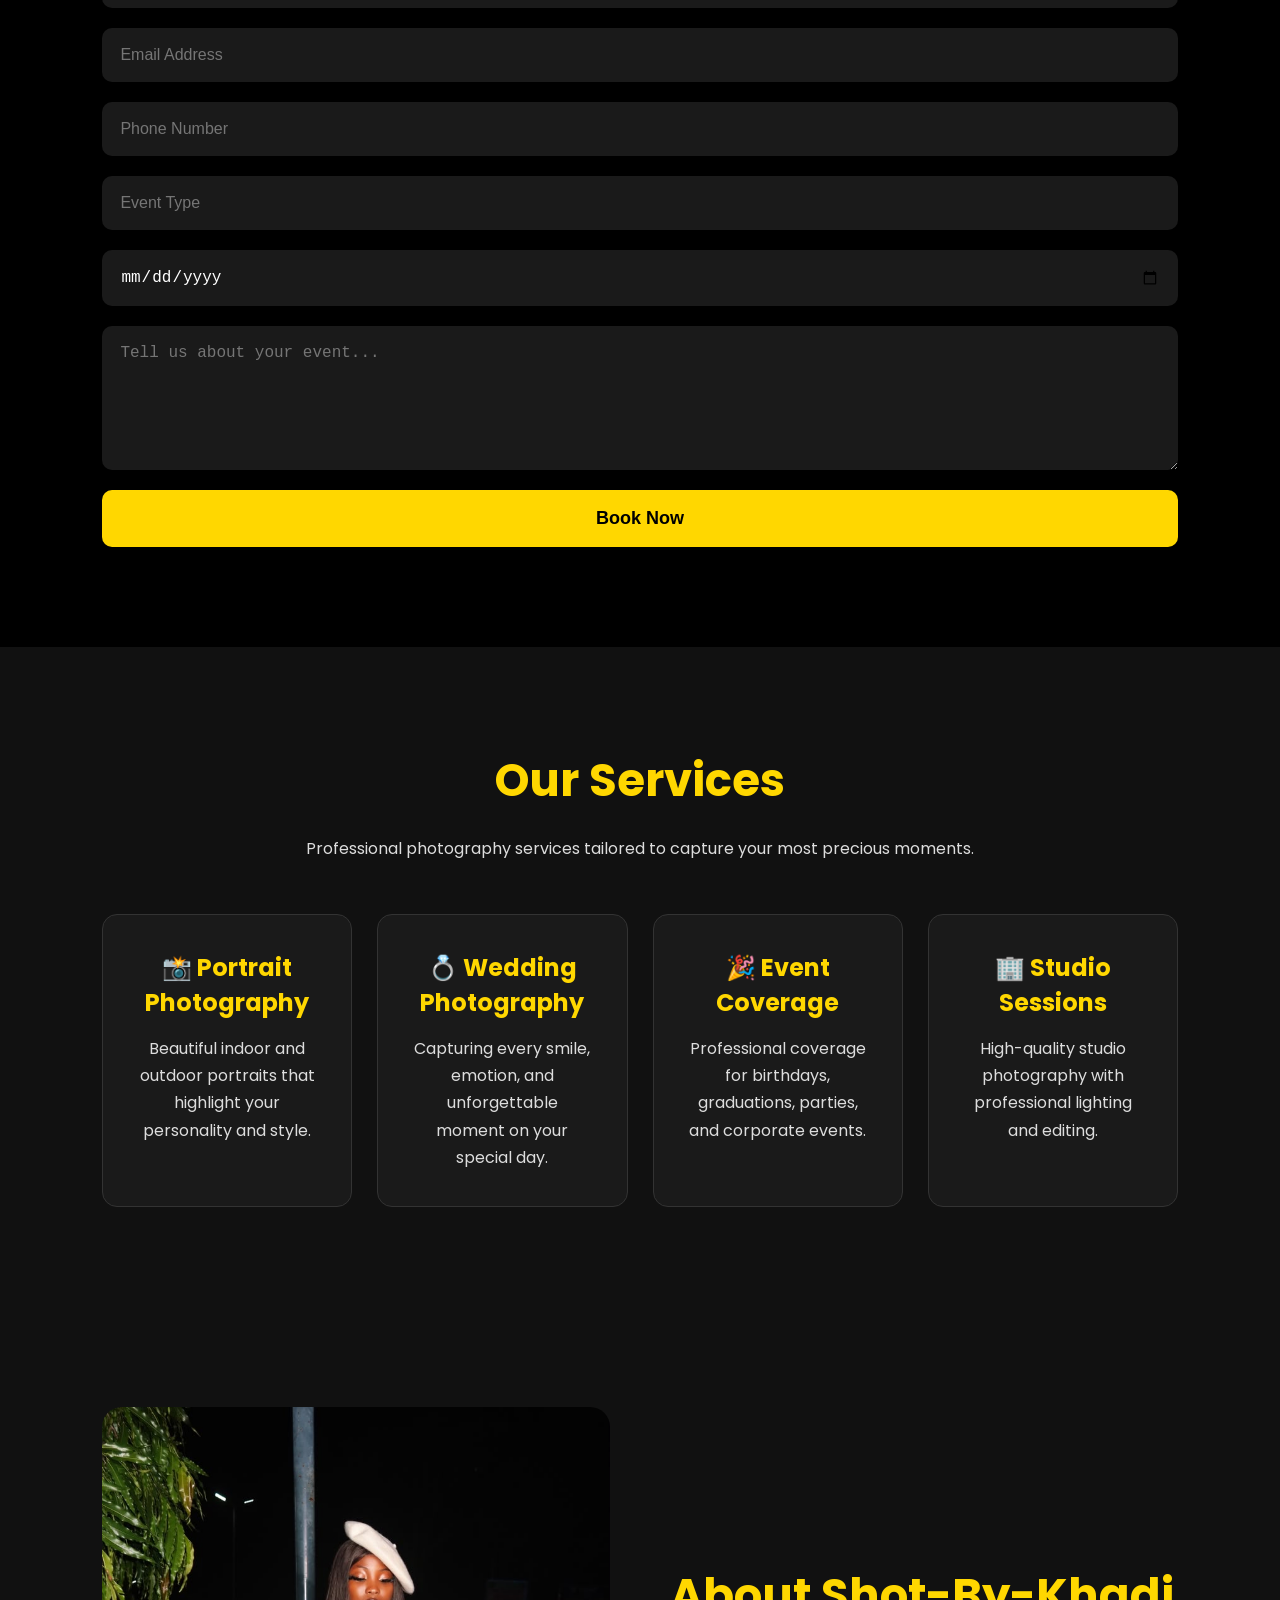
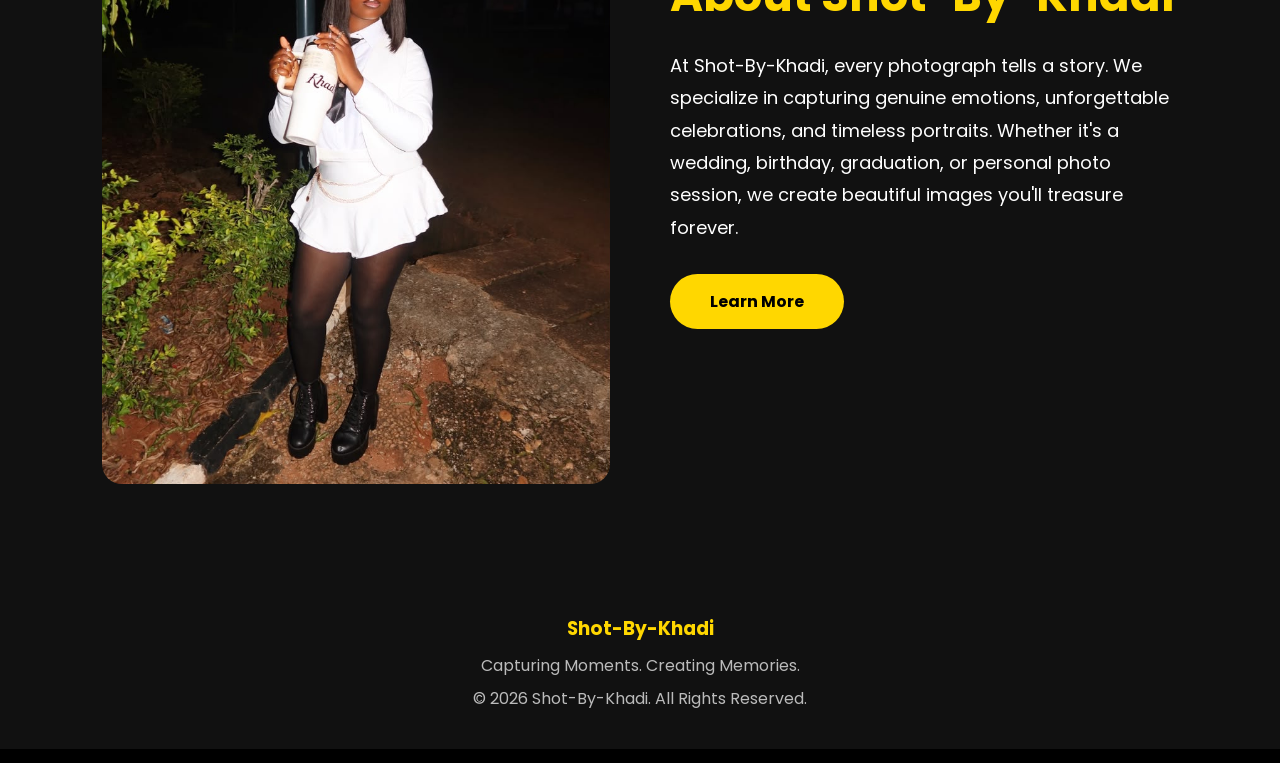
==== commit 05ff73b5: "Updated hero slideshow" ====
--- a/index.html
+++ b/index.html
@@ -326,7 +326,6 @@
 
 </div>
 </body>
-=======
 <!DOCTYPE html>
 <html lang="en">
 <head>
--- a/style.css
+++ b/style.css
@@ -880,133 +880,44 @@
 /* Hero Section */
 
 .hero{
-
+    position: relative;
     height:100vh;
-
-    background-image:
-    linear-gradient(rgba(0,0,0,.55),rgba(0,0,0,.55)),
-    url("images/hero1.jpg");
-
+    display:flex;
+    justify-content:center;
+    align-items:center;
+    text-align:center;
+    color:white;
+    overflow:hidden;
+    animation: slideshow 25s infinite;
     background-size:cover;
-
     background-position:center;
-
-    display:flex;
-
-    justify-content:center;
-
-    align-items:center;
-
-    text-align:center;
-
-    transition:background-image 1s ease-in-out;
-
-    position:relative;
-
-}
-
-.hero-content{
-
-    position:relative;
-
-    z-index:2;
-
-    max-width:700px;
-
-}
-
-.hero h1{
-
-    font-size:60px;
-
-    color:#FFD700;
-
-}
-
-.hero p{
-
-    margin:25px 0;
-
-    font-size:20px;
-
-    color:white;
-
-}
-.btn{
-    display:inline-block;
-    padding:15px 40px;
-    background:#FFD700;
-    color:#000;
-    text-decoration:none;
-    font-weight:bold;
-    border-radius:50px;
-    transition:.3s;
-}
-
-.btn:hover{
-    transform:translateY(-4px);
-}
-/* ABOUT */
-
-.about{
-
-    display:flex;
-
-    justify-content:center;
-
-    align-items:center;
-
-    gap:60px;
-
-    padding:100px 8%;
-
-    background:#111;
-
-    flex-wrap:wrap;
-
-}
-
-.about-image{
-
-    flex:1;
-
-    min-width:300px;
-
-}
-
-.about-image img{
-
-    width:100%;
-
-    border-radius:20px;
-
-}
-
-.about-text{
-
-    flex:1;
-
-    min-width:300px;
-
-}
-
-.about-text h2{
-
-    font-size:45px;
-
-    color:#FFD700;
-
-    margin-bottom:20px;
-
-}
-
-.about-text p{
-
-    line-height:1.8;
-
-    font-size:18px;
-
-    margin-bottom:30px;
+}
+
+@keyframes slideshow{
+
+0%{
+background-image:url("images/hero1.png");
+}
+
+20%{
+background-image:url("images/hero2.png");
+}
+
+40%{
+background-image:url("images/hero3.png");
+}
+
+60%{
+background-image:url("images/hero4.png");
+}
+
+80%{
+background-image:url("images/hero5.png");
+}
+
+100%{
+background-image:url("images/hero1.png");
+}
 
 }
 
@@ -1567,6 +1478,4 @@
     transform:translateY(-8px);
 
     background:white;
-
->>>>>>> c91c89528c408912a3ab2dcef3316c34f8c733c3
-}+}
--- a/style.css
+++ b/style.css
@@ -880,133 +880,44 @@
 /* Hero Section */
 
 .hero{
-
+    position: relative;
     height:100vh;
-
-    background-image:
-    linear-gradient(rgba(0,0,0,.55),rgba(0,0,0,.55)),
-    url("images/hero1.jpg");
-
+    display:flex;
+    justify-content:center;
+    align-items:center;
+    text-align:center;
+    color:white;
+    overflow:hidden;
+    animation: slideshow 25s infinite;
     background-size:cover;
-
     background-position:center;
-
-    display:flex;
-
-    justify-content:center;
-
-    align-items:center;
-
-    text-align:center;
-
-    transition:background-image 1s ease-in-out;
-
-    position:relative;
-
-}
-
-.hero-content{
-
-    position:relative;
-
-    z-index:2;
-
-    max-width:700px;
-
-}
-
-.hero h1{
-
-    font-size:60px;
-
-    color:#FFD700;
-
-}
-
-.hero p{
-
-    margin:25px 0;
-
-    font-size:20px;
-
-    color:white;
-
-}
-.btn{
-    display:inline-block;
-    padding:15px 40px;
-    background:#FFD700;
-    color:#000;
-    text-decoration:none;
-    font-weight:bold;
-    border-radius:50px;
-    transition:.3s;
-}
-
-.btn:hover{
-    transform:translateY(-4px);
-}
-/* ABOUT */
-
-.about{
-
-    display:flex;
-
-    justify-content:center;
-
-    align-items:center;
-
-    gap:60px;
-
-    padding:100px 8%;
-
-    background:#111;
-
-    flex-wrap:wrap;
-
-}
-
-.about-image{
-
-    flex:1;
-
-    min-width:300px;
-
-}
-
-.about-image img{
-
-    width:100%;
-
-    border-radius:20px;
-
-}
-
-.about-text{
-
-    flex:1;
-
-    min-width:300px;
-
-}
-
-.about-text h2{
-
-    font-size:45px;
-
-    color:#FFD700;
-
-    margin-bottom:20px;
-
-}
-
-.about-text p{
-
-    line-height:1.8;
-
-    font-size:18px;
-
-    margin-bottom:30px;
+}
+
+@keyframes slideshow{
+
+0%{
+background-image:url("images/hero1.png");
+}
+
+20%{
+background-image:url("images/hero2.png");
+}
+
+40%{
+background-image:url("images/hero3.png");
+}
+
+60%{
+background-image:url("images/hero4.png");
+}
+
+80%{
+background-image:url("images/hero5.png");
+}
+
+100%{
+background-image:url("images/hero1.png");
+}
 
 }
 
@@ -1567,6 +1478,4 @@
     transform:translateY(-8px);
 
     background:white;
-
->>>>>>> c91c89528c408912a3ab2dcef3316c34f8c733c3
-}+}
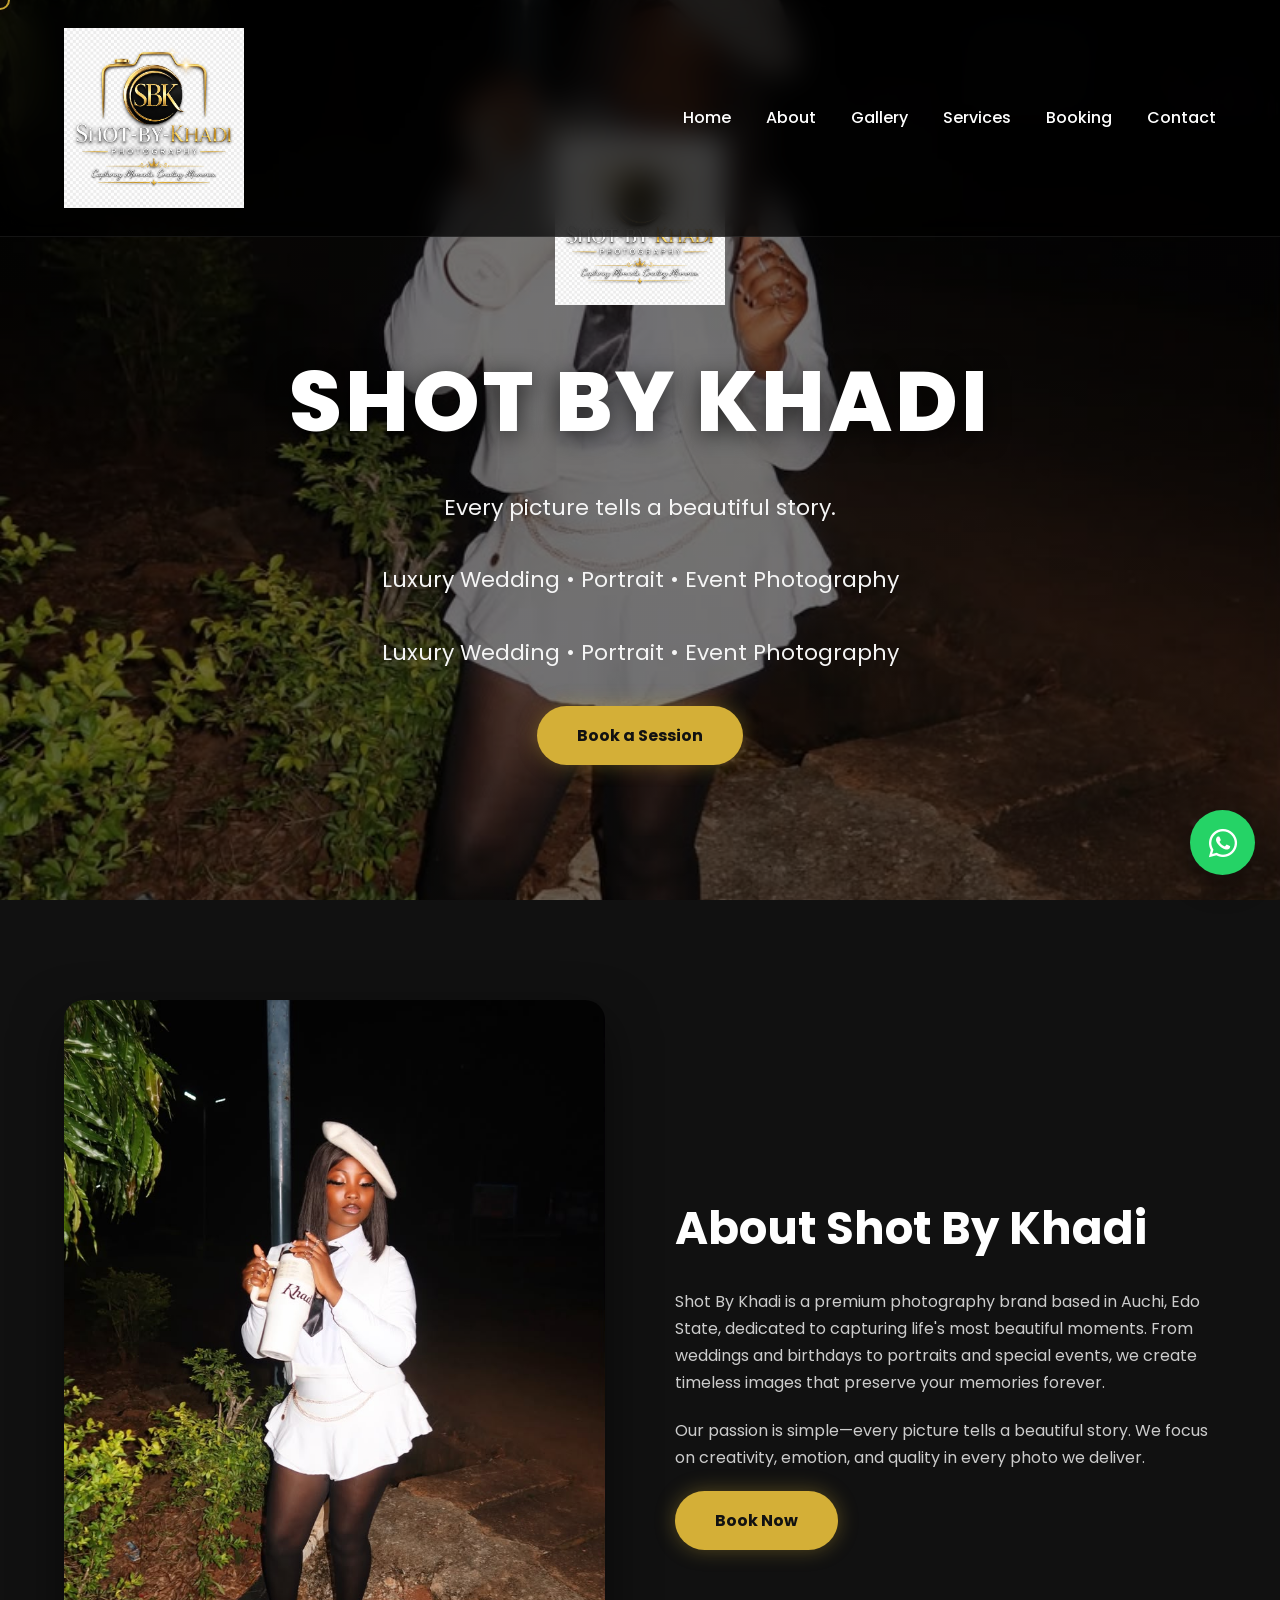
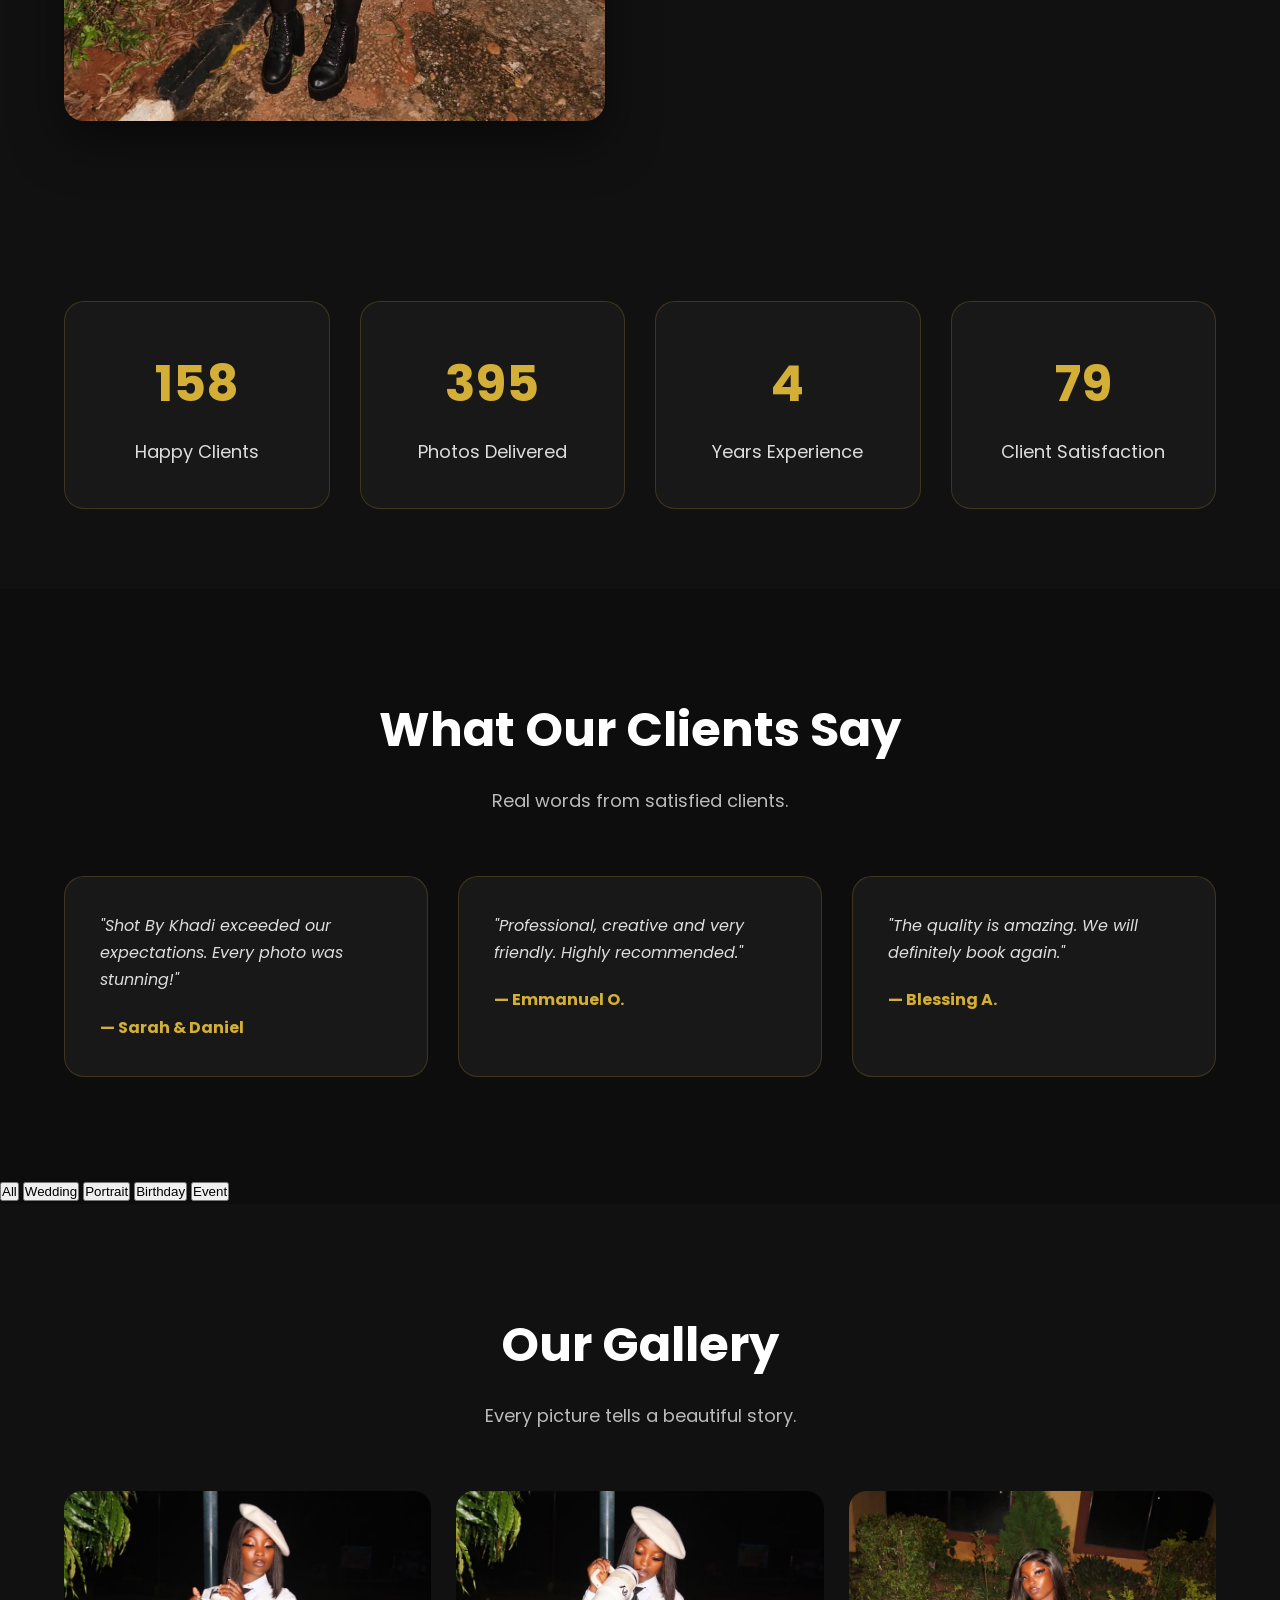
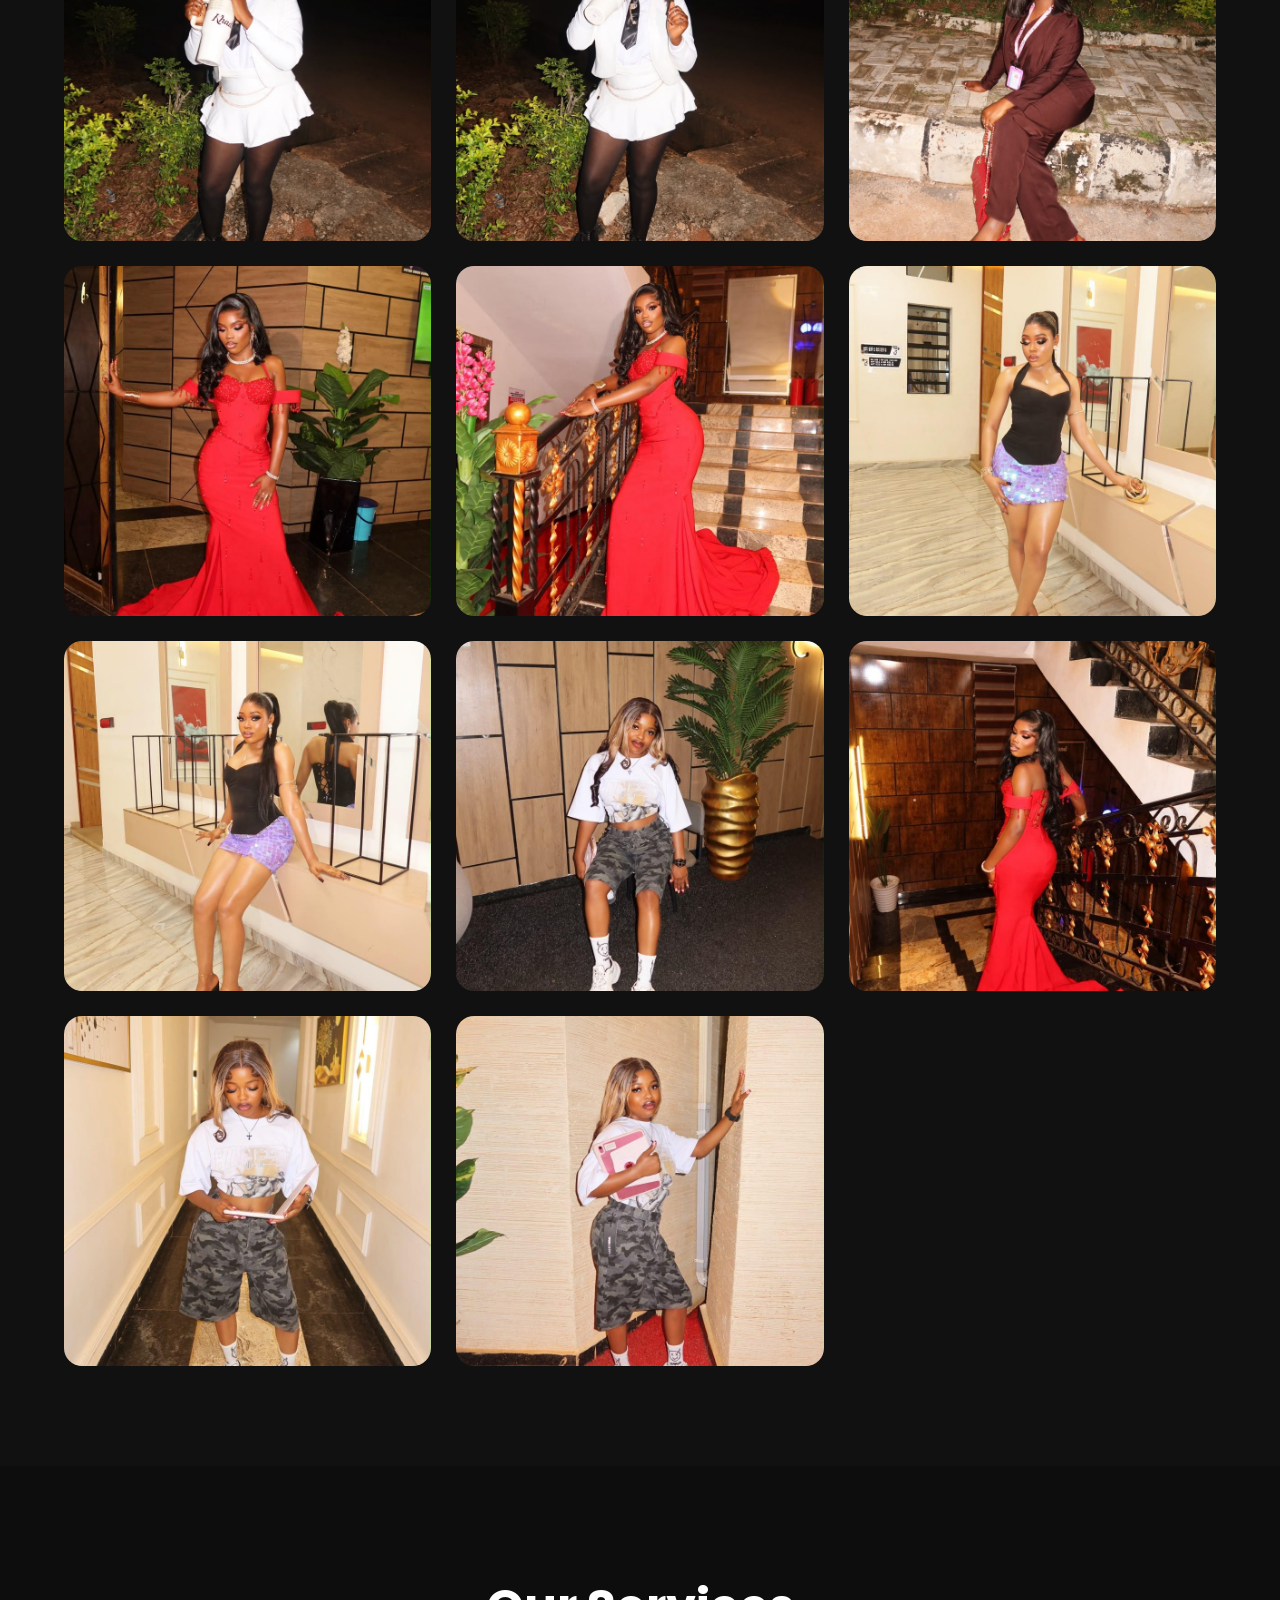
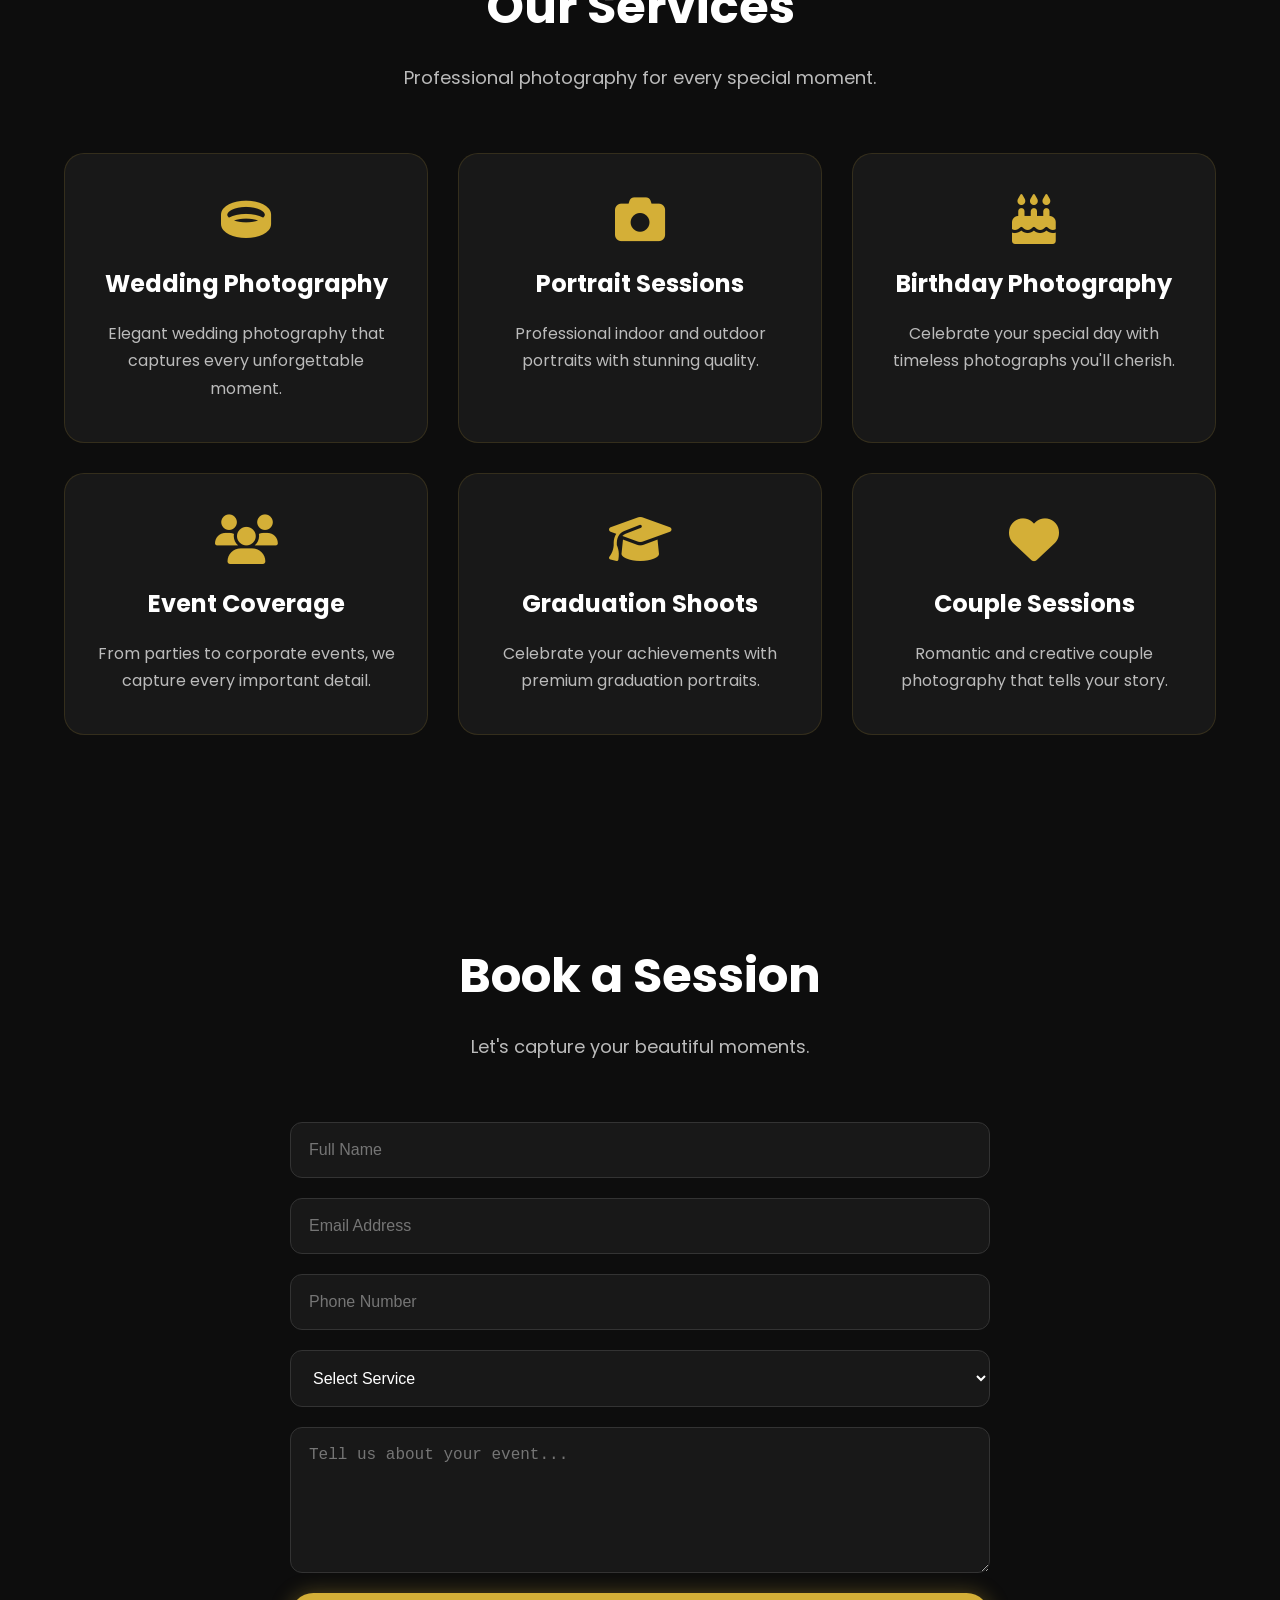
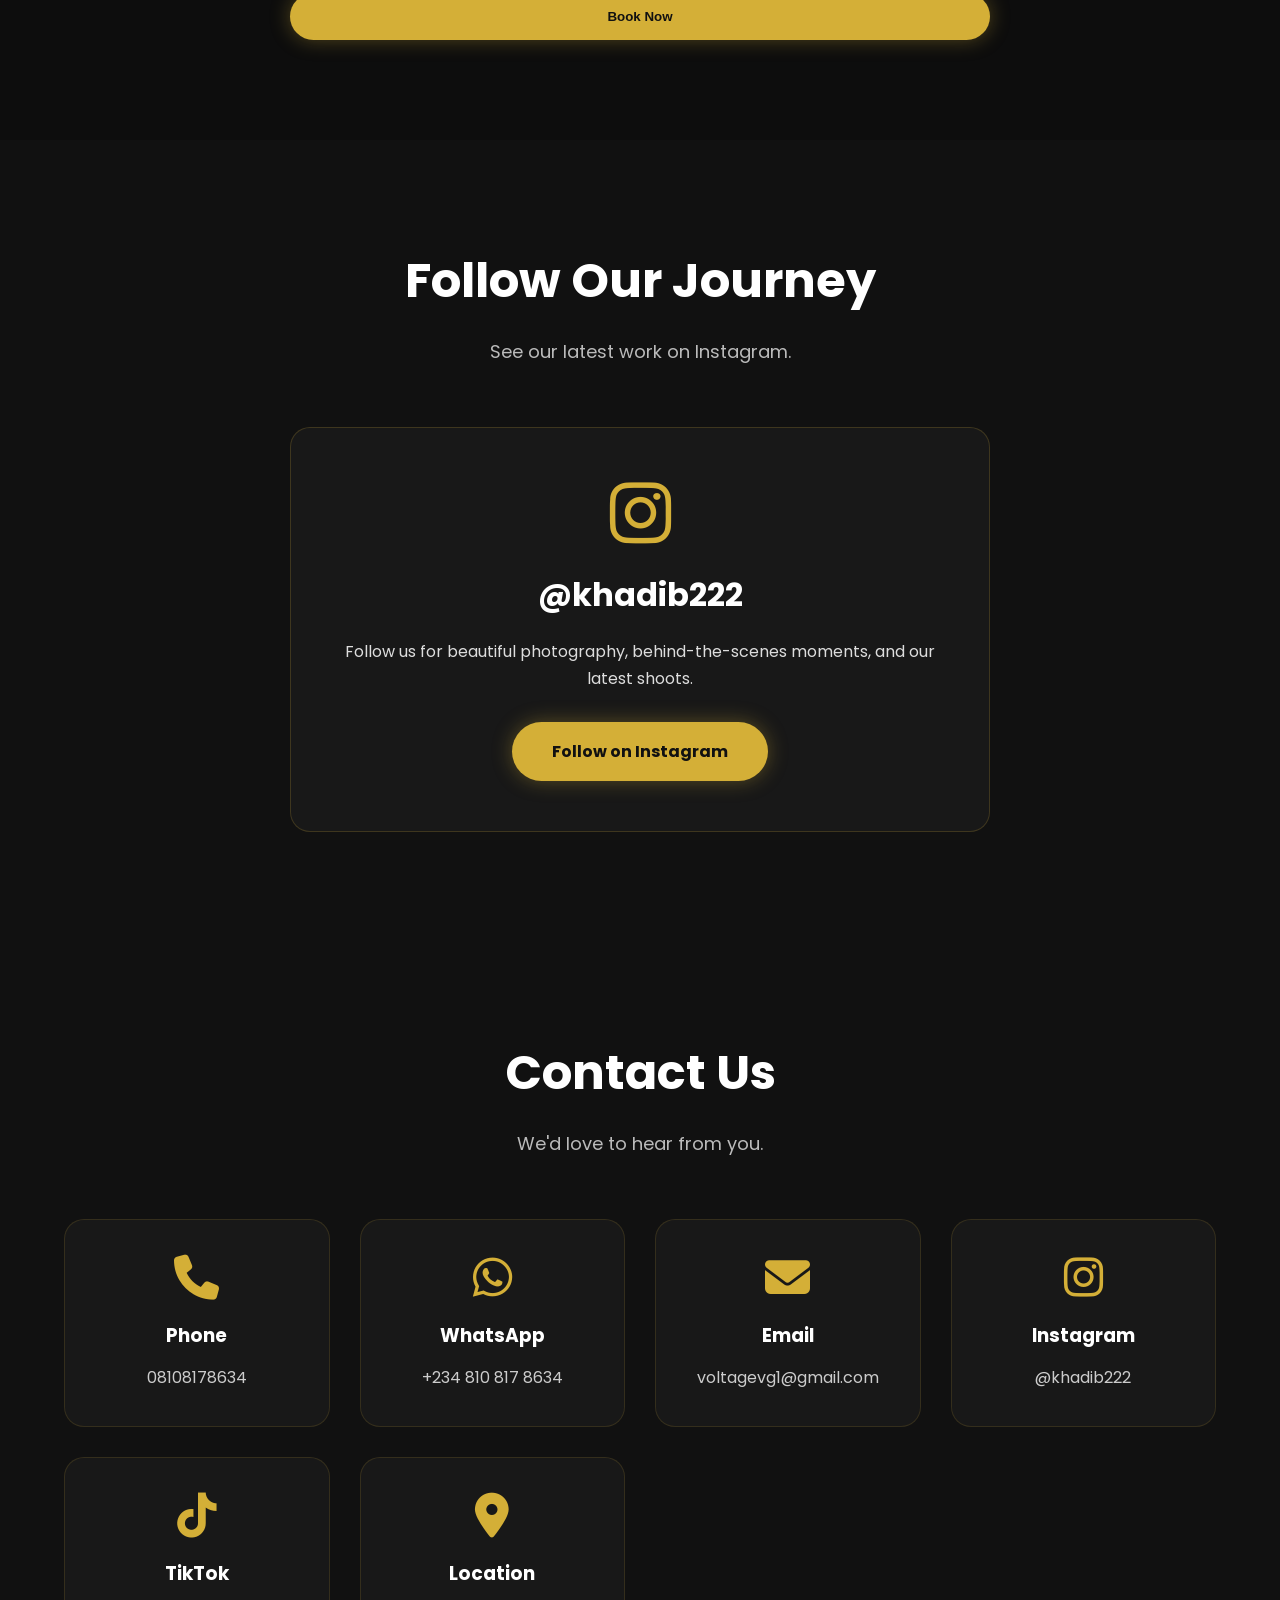
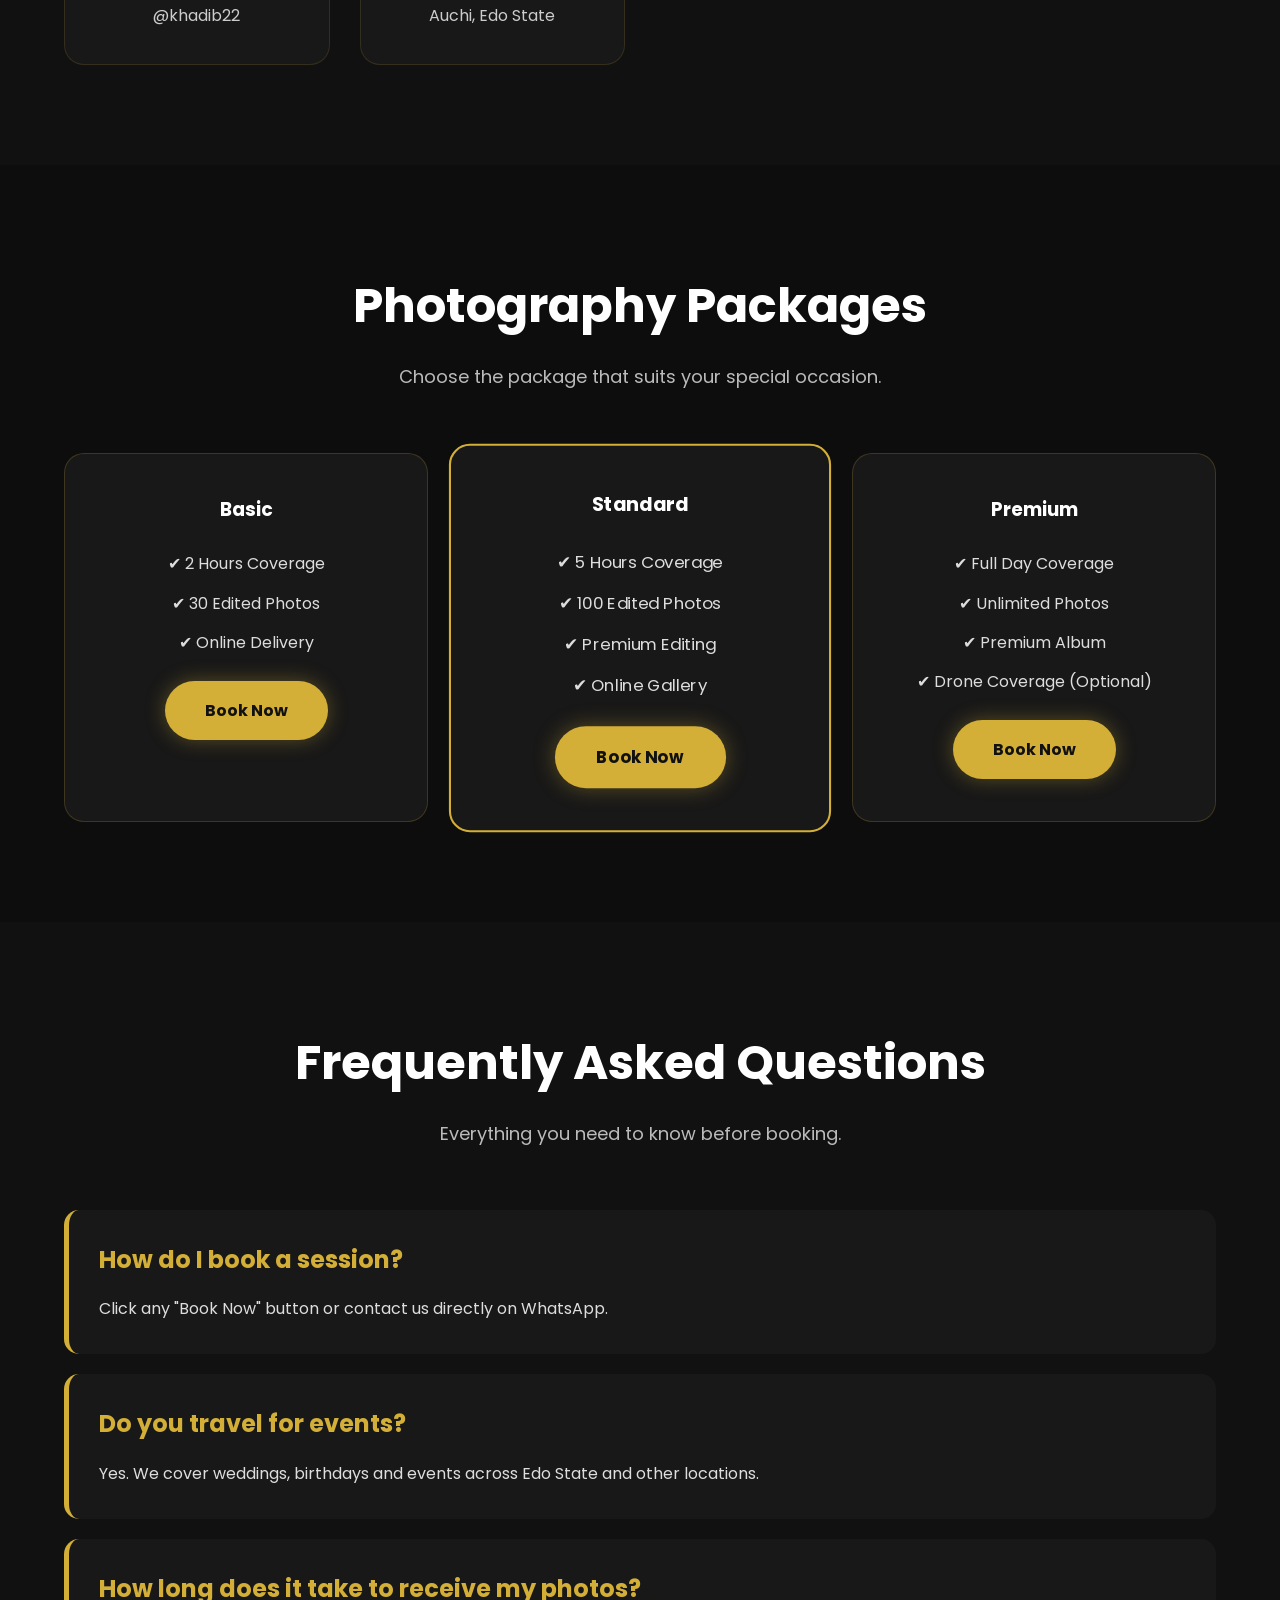
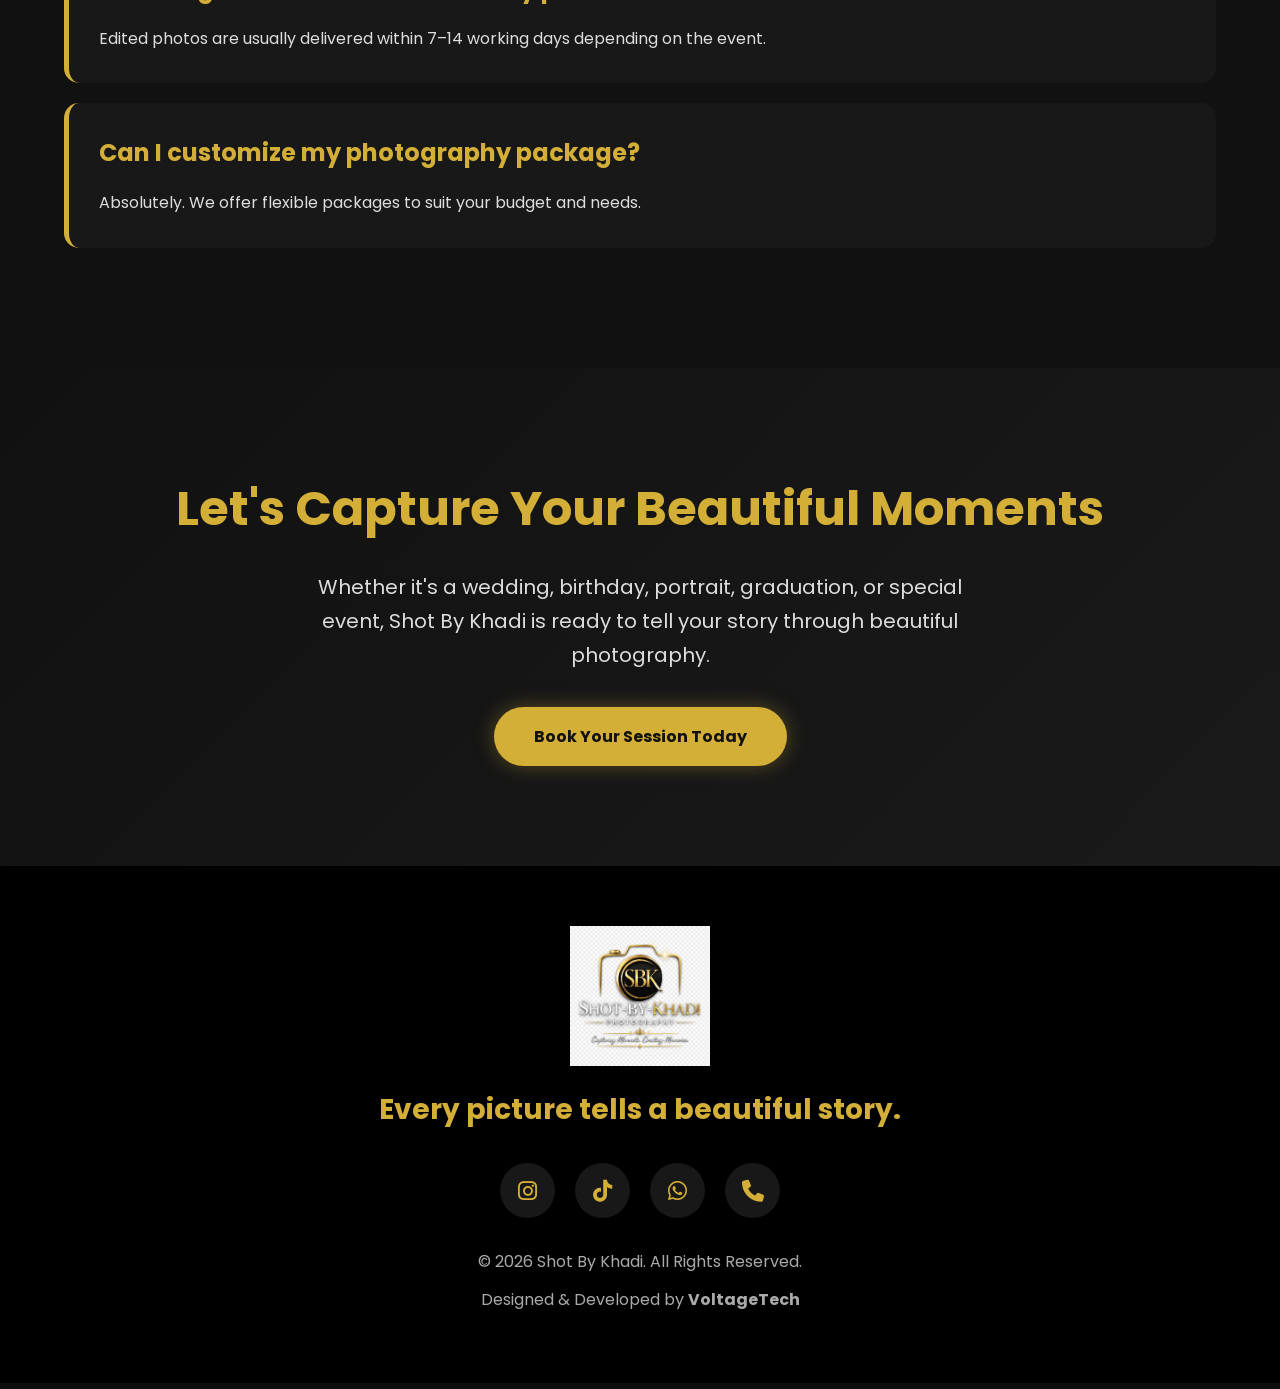
==== commit 36a81d05: "Final Shot By Khadi website" ====
--- a/index.html
+++ b/index.html
@@ -1,641 +1,565 @@
-HEAD
 <!DOCTYPE html>
 <html lang="en">
+
 <head>
-    <meta charset="UTF-8">
-    <meta name="viewport" content="width=device-width, initial-scale=1.0">
-    <title>Shot-By-Khadi</title>
-
-    <!-- CSS -->
-    <link rel="stylesheet" href="style.css">
-    <link rel="icon" href="favicon.ico">
-    <meta name="description" content="Shot-By-Khadi - Premium Photography for weddings, portraits, birthdays, graduations and events.">
-
-<meta name="keywords" content="Photography, Wedding Photographer, Portrait Photography, Nigeria Photographer, Shot By Khadi">
-
-<meta name="author" content="Shot-By-Khadi">
-
-    <!-- Google Font -->
-    <link href="https://fonts.googleapis.com/css2?family=Poppins:wght@300;400;500;600;700&display=swap" rel="stylesheet">
-    <link rel="stylesheet" href="https://cdnjs.cloudflare.com/ajax/libs/font-awesome/6.6.0/css/all.min.css">
+    <link rel="icon" href="images/logo.png" type="image/png">
+<meta charset="UTF-8">
+<meta name="viewport" content="width=device-width, initial-scale=1.0">
+
+<title>Shot By Khadi | Premium Photography in Auchi, Edo State</title>
+
+<meta name="description" content="Shot By Khadi is a professional photographer based in Auchi, Edo State. We specialize in weddings, birthdays, portraits, graduations and events.">
+
+<meta name="keywords" content="Photographer Auchi, Wedding Photographer Edo State, Portrait Photography, Birthday Photography, Graduation Photos, Shot By Khadi">
+
+<meta name="author" content="Shot By Khadi">
+
+<link rel="stylesheet" href="style.css">
+
+<link rel="preconnect" href="https://fonts.googleapis.com">
+<link rel="preconnect" href="https://fonts.gstatic.com" crossorigin>
+
+<link href="https://fonts.googleapis.com/css2?family=Poppins:wght@300;400;500;600;700;800&display=swap" rel="stylesheet">
+
+<link rel="stylesheet"
+href="https://cdnjs.cloudflare.com/ajax/libs/font-awesome/6.7.2/css/all.min.css">
+
 </head>
+
 <body>
-
-    <!-- Navigation -->
-    <header>
-
-    <div class="logo">Shot-By-Khadi</div>
-
-    <div class="menu-toggle" id="menu-toggle">
-        ☰
-    </div>
-
-    <nav id="nav-menu">
-        <a href="#home">Home</a>
-        <a href="#about">About</a>
-        <a href="#gallery">Gallery</a>
-        <a href="#services">Services</a>
-        <a href="#booking">Book</a>
-        <a href="#contact">Contact</a>
-    </nav>
+    <div id="lightbox">
+    <span id="closeLightbox">&times;</span>
+    <img id="lightboxImg" src="" alt="">
+</div>
+    <div class="cursor"></div>
+    <div id="loader">
+    <img src="images/logo.png" alt="Shot By Khadi">
+    <h2>Shot By Khadi</h2>
+</div>
+
+<header>
+
+<div class="container navbar">
+
+<a href="#" class="logo">
+<img src="images/logo.png" alt="Shot By Khadi">
+</a>
+
+<nav>
+
+<ul class="nav-links">
+
+<li><a href="#home">Home</a></li>
+<li><a href="#about">About</a></li>
+<li><a href="#gallery">Gallery</a></li>
+<li><a href="#services">Services</a></li>
+<li><a href="#booking">Booking</a></li>
+<li><a href="#contact">Contact</a></li>
+
+</ul>
+
+</nav>
+
+</div>
 
 </header>
-    </header>
-    <!-- Hero Section -->
+<!-- HERO -->
+
 <section class="hero" id="home">
 
-    <div class="hero-overlay"></div>
-
-    <div class="hero-content">
-
-        <span class="hero-tag">
-            📸 Premium Photography Brand
-        </span>
-
-        <h1>
-            Capturing Life's Most Beautiful Moments
-        </h1>
-
-        <p>
-            Weddings • Portraits • Birthdays • Graduations • Events
-        </p>
-
-        <div class="hero-buttons">
-
-            <a href="#booking" class="btn">
-                Book a Session
-            </a>
-
-            <a href="#gallery" class="btn-outline">
-                View Portfolio
-            </a>
-
-        </div>
-
-    </div>
-
-</section>
-<!-- About Section -->
-
-<!-- Statistics Section -->
-
+<div class="hero-content">
+
+<img src="images/logo.png" alt="Shot By Khadi" class="hero-logo">
+
+<h1>Shot By Khadi</h1>
+
+<p class="tagline">Every picture tells a beautiful story.</p>
+
+<p>Luxury Wedding • Portrait • Event Photography</p>
+
+<p>Luxury Wedding • Portrait • Event Photography</p>
+
+<a href="#booking" class="btn">Book a Session</a>
+
+</div>
+
+</section>
+
+<!-- ABOUT -->
+
+<section class="about" id="about">
+
+<div class="container about-container">
+
+<div class="about-image">
+<img src="images/photo1.jpg" alt="Professional photography by Shot By Khadi" loading="lazy">
+</div>
+
+<div class="about-text">
+
+<h2>About Shot By Khadi</h2>
+
+<p>
+Shot By Khadi is a premium photography brand based in Auchi, Edo State, dedicated to capturing life's most beautiful moments. From weddings and birthdays to portraits and special events, we create timeless images that preserve your memories forever.
+</p>
+
+<p>
+Our passion is simple—every picture tells a beautiful story. We focus on creativity, emotion, and quality in every photo we deliver.
+</p>
+
+<a href="#booking" class="btn">Book Now</a>
+
+</div>
+
+</div>
+
+</section>
 <section class="stats">
 
-    <div class="stat-box">
-        <h2>500+</h2>
-        <p>Photoshoots</p>
-    </div>
-
-    <div class="stat-box">
-        <h2>300+</h2>
-        <p>Happy Clients</p>
-    </div>
-
-    <div class="stat-box">
-        <h2>5+</h2>
-        <p>Years Experience</p>
-    </div>
-
-    <div class="stat-box">
-        <h2>1000+</h2>
-        <p>Edited Photos</p>
-    </div>
-
-</section>
-
-<!-- Gallery Section -->
+<div class="container stats-grid">
+
+<div class="stat-box">
+<h2 class="counter" data-target="200">0</h2>
+<p>Happy Clients</p>
+</div>
+
+<div class="stat-box">
+<h2 class="counter" data-target="500">0</h2>
+<p>Photos Delivered</p>
+</div>
+
+<div class="stat-box">
+<h2 class="counter" data-target="5">0</h2>
+<p>Years Experience</p>
+</div>
+
+<div class="stat-box">
+<h2 class="counter" data-target="100">0</h2>
+<p>Client Satisfaction</p>
+</div>
+
+</div>
+
+</section>
+<section class="testimonials">
+
+<div class="container">
+
+<div class="section-title">
+<h2>What Our Clients Say</h2>
+<p>Real words from satisfied clients.</p>
+</div>
+
+<div class="testimonial-grid">
+
+<div class="testimonial-card">
+<p>"Shot By Khadi exceeded our expectations. Every photo was stunning!"</p>
+<h4>— Sarah & Daniel</h4>
+</div>
+
+<div class="testimonial-card">
+<p>"Professional, creative and very friendly. Highly recommended."</p>
+<h4>— Emmanuel O.</h4>
+</div>
+
+<div class="testimonial-card">
+<p>"The quality is amazing. We will definitely book again."</p>
+<h4>— Blessing A.</h4>
+</div>
+
+</div>
+
+</div>
+
+</section>
+<div class="filter-buttons">
+    <button class="filter-btn active" data-filter="all">All</button>
+    <button class="filter-btn" data-filter="wedding">Wedding</button>
+    <button class="filter-btn" data-filter="portrait">Portrait</button>
+    <button class="filter-btn" data-filter="birthday">Birthday</button>
+    <button class="filter-btn" data-filter="event">Event</button>
+</div>
+
+<!-- GALLERY -->
 
 <section class="gallery" id="gallery">
-    <h2>Our Portfolio</h2>
-
-    <p class="gallery-text">
-        Every picture tells a story. Here are some of our favorite moments captured through the lens.
-    </p>
-
-    <div class="gallery-grid">
-
-        <img src="images/photo1.jpg" alt="fyb old school day Photography">
-
-        <img src="images/photo2.jpg" alt="fyb day two old school day Photography">
-
-        <img src="images/photo3.jpg" alt="fyb day three corporate day Photography">
-
-        <img src="images/photo4.jpg" alt="birthday indoor shoot background Photography">
-
-        <img src="images/photo5.jpg" alt="birthday shoot plain background Photography">
-
-        <img src="images/photo6.jpg" alt="birthday shoot white background Photography">
-
-        <img src="images/photo7.jpg" alt="birthday shoot white plain background photography">
-
-        <img src="images/photo8.jpg" alt="birthday shoot another plain backgroundphotography">
-
-        <img src="images/photo10.jpg" alt="birthday clean shoot backgroundphotography">
-
-        <img src="images/photo11.jpg" alt="birthday shoot plain backgroundphotography">
-
-    </div>
-
-</section>
-
-<!-- Services Section -->
-
-<!-- Booking Section -->
+
+<div class="container">
+
+<div class="section-title">
+<h2>Our Gallery</h2>
+<p>Every picture tells a beautiful story.</p>
+</div>
+
+<div class="gallery-grid">
+
+<div class="gallery-item" data-category="wedding">
+<img src="images/photo1.jpg" alt="Wedding photography by Shot By Khadi" loading="lazy">
+</div>
+
+<div class="gallery-item" data-category="portrait">
+<img src="images/photo2.jpg" alt="Portrait photography by Shot By Khadi" loading="lazy">
+</div>
+
+<div class="gallery-item" data-category="birthday">
+<img src="images/photo3.jpg" alt="Birthday photography by Shot By Khadi" loading="lazy">
+</div>
+
+<div class="gallery-item" data-category="event">
+<img src="images/photo4.jpg" alt="Graduation photography by Shot By Khadi" loading="lazy">
+</div>
+
+<div class="gallery-item" data-category="event">
+<img src="images/photo5.jpg" alt="Professional event photography by Shot By Khadi" loading="lazy">
+</div>
+
+<div class="gallery-item" data-category="portrait">
+<img src="images/photo6.jpg" alt="Creative portrait by Shot By Khadi" loading="lazy">
+</div>
+
+<div class="gallery-item" data-category="wedding">
+<img src="images/photo7.jpg" alt="Wedding moments captured by Shot By Khadi" loading="lazy">
+</div>
+
+<div class="gallery-item" data-category="portrait">
+<img src="images/photo8.jpg" alt="Outdoor photography by Shot By Khadi" loading="lazy">
+</div>
+
+<div class="gallery-item" data-category="portrait">
+<img src="images/photo9.jpg" alt="Lifestyle photography by Shot By Khadi" loading="lazy">
+</div>
+
+<div class="gallery-item" data-category="event">
+<img src="images/photo10.jpg" alt="Event photography by Shot By Khadi" loading="lazy">
+</div>
+
+<div class="gallery-item" data-category="portrait">
+<img src="images/photo11.jpg" alt="Premium photography by Shot By Khadi" loading="lazy">
+</div>
+
+</div>
+</section>
+<!-- SERVICES -->
+
+<section class="services" id="services">
+
+<div class="container">
+
+<div class="section-title">
+<h2>Our Services</h2>
+<p>Professional photography for every special moment.</p>
+</div>
+
+<div class="services-grid">
+
+<div class="service-card">
+<i class="fas fa-ring"></i>
+<h3>Wedding Photography</h3>
+<p>Elegant wedding photography that captures every unforgettable moment.</p>
+</div>
+
+<div class="service-card">
+<i class="fas fa-camera"></i>
+<h3>Portrait Sessions</h3>
+<p>Professional indoor and outdoor portraits with stunning quality.</p>
+</div>
+
+<div class="service-card">
+<i class="fas fa-cake-candles"></i>
+<h3>Birthday Photography</h3>
+<p>Celebrate your special day with timeless photographs you'll cherish.</p>
+</div>
+
+<div class="service-card">
+<i class="fas fa-users"></i>
+<h3>Event Coverage</h3>
+<p>From parties to corporate events, we capture every important detail.</p>
+</div>
+
+<div class="service-card">
+<i class="fas fa-graduation-cap"></i>
+<h3>Graduation Shoots</h3>
+<p>Celebrate your achievements with premium graduation portraits.</p>
+</div>
+
+<div class="service-card">
+<i class="fas fa-heart"></i>
+<h3>Couple Sessions</h3>
+<p>Romantic and creative couple photography that tells your story.</p>
+</div>
+
+</div>
+
+</div>
+
+</section>
+
+<!-- BOOKING -->
 
 <section class="booking" id="booking">
 
-    <!-- Testimonials Section -->
-
-    <!-- Contact Section -->
+<div class="container">
+
+<div class="section-title">
+<h2>Book a Session</h2>
+<p>Let's capture your beautiful moments.</p>
+</div>
+
+<form class="booking-form">
+
+<input type="text" id="name" placeholder="Full Name" required>
+
+<input type="email" id="email" placeholder="Email Address" required>
+
+<input type="tel" id="phone" placeholder="Phone Number" required>
+
+<select id="service" required>
+<option value="">Select Service</option>
+<option>Wedding Photography</option>
+<option>Portrait Session</option>
+<option>Birthday Photography</option>
+<option>Graduation Shoot</option>
+<option>Event Coverage</option>
+<option>Couple Session</option>
+</select>
+
+<textarea id="message" placeholder="Tell us about your event..." rows="6"></textarea>
+
+<button type="submit" class="btn">Book Now</button>
+
+</form>
+
+</div>
+
+</section>
+
+<!-- CONTACT -->
+
+<section class="instagram">
+
+<div class="container">
+
+<div class="section-title">
+<h2>Follow Our Journey</h2>
+<p>See our latest work on Instagram.</p>
+</div>
+
+<div class="instagram-box">
+
+<i class="fab fa-instagram"></i>
+
+<h3>@khadib222</h3>
+
+<p>Follow us for beautiful photography, behind-the-scenes moments, and our latest shoots.</p>
+
+<a href="https://instagram.com/khadib222" target="_blank" class="btn">
+Follow on Instagram
+</a>
+
+</div>
+
+</div>
+
+</section>
 
 <section class="contact" id="contact">
 
-    <h2>Get In Touch</h2>
-
-    <p>Ready to book your next photoshoot? We'd love to hear from you.</p>
-
-    <div class="social-icons">
-
-        <a href="https://wa.me/2348108178634" target="_blank">
-            <i class="fab fa-whatsapp"></i>
-        </a>
-
-        <a href="https://instagram.com/khadib222" target="_blank">
-            <i class="fab fa-instagram"></i>
-        </a>
-
-        <a href="https://tiktok.com/@khadib22" target="_blank">
-            <i class="fab fa-tiktok"></i>
-        </a>
-
-        <a href="https://facebook.com/" target="_blank">
-            <i class="fab fa-facebook-f"></i>
-        </a>
-
-    </div>
-
-</section>
-
-<section class="testimonials">
-
-    <h2>What Our Clients Say</h2>
-
-    <p class="testimonial-text">
-        We love creating unforgettable memories for our clients.
-    </p>
-
-    <div class="testimonial-grid">
-
-        <div class="testimonial-card">
-            <p>
-                "Shot-By-Khadi captured our wedding beautifully. Every photo tells a story. Highly recommended!"
-            </p>
-
-            <h4>— Sarah & Daniel</h4>
-        </div>
-
-        <div class="testimonial-card">
-            <p>
-                "The portrait session was amazing. The pictures came out even better than I imagined."
-            </p>
-
-            <h4>— Blessing A.</h4>
-        </div>
-
-        <div class="testimonial-card">
-            <p>
-                "Professional, friendly, and incredibly talented. I'll definitely book again."
-            </p>
-
-            <h4>— Michael O.</h4>
-        </div>
-
-    </div>
-
-</section>
-
-    <h2>Book Your Session</h2>
-
-    <p class="booking-text">
-        Ready to capture your special moments? Fill out the form below and we'll get back to you as soon as possible.
-    </p>
-
-    <form action="https://formsubmit.co/voltagevg1@gmail.com" method="POST"></form>
-
-    <input type="hidden" name="_subject" value="New Booking Request - Shot-By-Khadi">
-
-<input type="hidden" name="_captcha" value="false">
-
-<input type="hidden" name="_template" value="table">
-
-        <input type="text" name="Full Name" placeholder="Full Name" required>
-
-        <input type="email" name="Email" placeholder="Email Address" required>
-
-        <input type="tel" name="Phone Number" placeholder="Phone Number" required>
-
-        <input type="text" name="Event Type" placeholder="Event Type">
-
-        <input type="date" name="Event Date">
-
-        <textarea name="Message" rows="6" placeholder="Tell us about your event..."></textarea>
-
-        <button type="submit">Book Now</button>
-
-    </form>
-
-</section>
-
-<section class="services" id="services">
-    <h2>Our Services</h2>
-
-    <p class="services-text">
-        Professional photography services tailored to capture your most precious moments.
-    </p>
-
-    <div class="services-grid">
-
-        <div class="service-card">
-            <h3>📸 Portrait Photography</h3>
-            <p>Beautiful indoor and outdoor portraits that highlight your personality and style.</p>
-        </div>
-
-        <div class="service-card">
-            <h3>💍 Wedding Photography</h3>
-            <p>Capturing every smile, emotion, and unforgettable moment on your special day.</p>
-        </div>
-
-        <div class="service-card">
-            <h3>🎉 Event Coverage</h3>
-            <p>Professional coverage for birthdays, graduations, parties, and corporate events.</p>
-        </div>
-
-        <div class="service-card">
-            <h3>🏢 Studio Sessions</h3>
-            <p>High-quality studio photography with professional lighting and editing.</p>
-        </div>
-
-    </div>
-
-</section>
-
-<section class="about" id="about">
-    <div class="about-image">
-
-        <img src="images/photo1.jpg" alt="Photographer">
-
-    </div>
-
-    <div class="about-text">
-
-        <h2>About Shot-By-Khadi</h2>
-
-        <p>
-            At Shot-By-Khadi, every photograph tells a story. We specialize in capturing genuine emotions, unforgettable celebrations, and timeless portraits. Whether it's a wedding, birthday, graduation, or personal photo session, we create beautiful images you'll treasure forever.
-        </p>
-
-        <a href="#" class="btn">Learn More</a>
-
-    </div>
-
-</section>
-
-    <script src="script.js"></script>
-
-    <footer>
-
-    <h3>Shot-By-Khadi</h3>
-
-    <p>Capturing Moments. Creating Memories.</p>
-
-    <p>© 2026 Shot-By-Khadi. All Rights Reserved.</p>
-
+<div class="container">
+
+<div class="section-title">
+<h2>Contact Us</h2>
+<p>We'd love to hear from you.</p>
+</div>
+
+<div class="contact-grid">
+
+<div class="contact-card">
+<i class="fas fa-phone"></i>
+<h3>Phone</h3>
+<p>08108178634</p>
+</div>
+
+<div class="contact-card">
+<i class="fab fa-whatsapp"></i>
+<h3>WhatsApp</h3>
+<p>+234 810 817 8634</p>
+</div>
+
+<div class="contact-card">
+<i class="fas fa-envelope"></i>
+<h3>Email</h3>
+<p>voltagevg1@gmail.com</p>
+</div>
+
+<div class="contact-card">
+<i class="fab fa-instagram"></i>
+<h3>Instagram</h3>
+<p>@khadib222</p>
+</div>
+
+<div class="contact-card">
+<i class="fab fa-tiktok"></i>
+<h3>TikTok</h3>
+<p>@khadib22</p>
+</div>
+
+<div class="contact-card">
+<i class="fas fa-location-dot"></i>
+<h3>Location</h3>
+<p>Auchi, Edo State</p>
+</div>
+
+</div>
+
+</div>
+
+</section>
+<section class="pricing">
+
+<div class="container">
+
+<div class="section-title">
+<h2>Photography Packages</h2>
+<p>Choose the package that suits your special occasion.</p>
+</div>
+
+<div class="pricing-grid">
+
+<div class="price-card">
+<h3>Basic</h3>
+<h2></h2>
+<ul>
+<li>✔ 2 Hours Coverage</li>
+<li>✔ 30 Edited Photos</li>
+<li>✔ Online Delivery</li>
+</ul>
+<a href="https://wa.me/2348108178634" class="btn">Book Now</a>
+</div>
+
+<div class="price-card featured">
+<h3>Standard</h3>
+<h2></h2>
+<ul>
+<li>✔ 5 Hours Coverage</li>
+<li>✔ 100 Edited Photos</li>
+<li>✔ Premium Editing</li>
+<li>✔ Online Gallery</li>
+</ul>
+<a href="https://wa.me/2348108178634" class="btn">Book Now</a>
+</div>
+
+<div class="price-card">
+<h3>Premium</h3>
+<h2></h2>
+<ul>
+<li>✔ Full Day Coverage</li>
+<li>✔ Unlimited Photos</li>
+<li>✔ Premium Album</li>
+<li>✔ Drone Coverage (Optional)</li>
+</ul>
+<a href="https://wa.me/2348108178634" class="btn">Book Now</a>
+</div>
+
+</div>
+
+</div>
+
+</section>
+<section class="faq">
+
+<div class="container">
+
+<div class="section-title">
+<h2>Frequently Asked Questions</h2>
+<p>Everything you need to know before booking.</p>
+</div>
+
+<div class="faq-item">
+<h3>How do I book a session?</h3>
+<p>Click any "Book Now" button or contact us directly on WhatsApp.</p>
+</div>
+
+<div class="faq-item">
+<h3>Do you travel for events?</h3>
+<p>Yes. We cover weddings, birthdays and events across Edo State and other locations.</p>
+</div>
+
+<div class="faq-item">
+<h3>How long does it take to receive my photos?</h3>
+<p>Edited photos are usually delivered within 7–14 working days depending on the event.</p>
+</div>
+
+<div class="faq-item">
+<h3>Can I customize my photography package?</h3>
+<p>Absolutely. We offer flexible packages to suit your budget and needs.</p>
+</div>
+
+</div>
+
+</section>
+<section class="cta">
+
+<div class="container">
+
+<h2>Let's Capture Your Beautiful Moments</h2>
+
+<p>Whether it's a wedding, birthday, portrait, graduation, or special event, Shot By Khadi is ready to tell your story through beautiful photography.</p>
+
+<a href="https://wa.me/2348108178634" class="btn" target="_blank">
+Book Your Session Today
+</a>
+
+</div>
+
+</section>
+<!-- FOOTER -->
+
+<footer>
+
+<div class="container">
+
+<img src="images/logo.png" class="footer-logo" alt="Shot By Khadi">
+
+<h3>Every picture tells a beautiful story.</h3>
+
+<div class="social-icons">
+
+<a href="https://instagram.com/khadib222" target="_blank">
+<i class="fab fa-instagram"></i>
+</a>
+
+<a href="https://tiktok.com/@khadib22" target="_blank">
+<i class="fab fa-tiktok"></i>
+</a>
+
+<a href="https://wa.me/2348108178634" target="_blank">
+<i class="fab fa-whatsapp"></i>
+</a>
+
+<a href="tel:08108178634">
+<i class="fas fa-phone"></i>
+</a>
+
+</div>
+
+<p>
+
+<p>&copy; 2026 Shot By Khadi. All Rights Reserved.</p>
+
+<p>Designed & Developed by <strong>VoltageTech</strong></p>
+
+</p>
+
+</div>
+<a href="https://wa.me/2348108178634" class="whatsapp-float" target="_blank">
+    <i class="fab fa-whatsapp"></i>
+</a>
+<button id="topBtn" title="Go to top">
+    <i class="fas fa-arrow-up"></i>
+</button>
 </footer>
-<a href="https://wa.me/2348108178634" class="whatsapp" target="_blank">
-    💬
-</a>
-<button id="topBtn" title="Go to top">↑</button>
+
 <script src="script.js"></script>
-<!-- Lightbox -->
-
-<div id="lightbox" class="lightbox">
-
-    <span class="close">&times;</span>
-
-    <img class="lightbox-content" id="lightbox-img">
-
-</div>
-</body>
-<!DOCTYPE html>
-<html lang="en">
-<head>
-    <meta charset="UTF-8">
-    <meta name="viewport" content="width=device-width, initial-scale=1.0">
-    <title>Shot-By-Khadi</title>
-
-    <!-- CSS -->
-    <link rel="stylesheet" href="style.css">
-    <link rel="icon" href="favicon.ico">
-    <meta name="description" content="Shot-By-Khadi - Premium Photography for weddings, portraits, birthdays, graduations and events.">
-
-<meta name="keywords" content="Photography, Wedding Photographer, Portrait Photography, Nigeria Photographer, Shot By Khadi">
-
-<meta name="author" content="Shot-By-Khadi">
-
-    <!-- Google Font -->
-    <link href="https://fonts.googleapis.com/css2?family=Poppins:wght@300;400;500;600;700&display=swap" rel="stylesheet">
-    <link rel="stylesheet" href="https://cdnjs.cloudflare.com/ajax/libs/font-awesome/6.6.0/css/all.min.css">
-</head>
-<body>
-
-    <!-- Navigation -->
-    <header>
-
-    <div class="logo">Shot-By-Khadi</div>
-
-    <div class="menu-toggle" id="menu-toggle">
-        ☰
-    </div>
-
-    <nav id="nav-menu">
-        <a href="#home">Home</a>
-        <a href="#about">About</a>
-        <a href="#gallery">Gallery</a>
-        <a href="#services">Services</a>
-        <a href="#booking">Book</a>
-        <a href="#contact">Contact</a>
-    </nav>
-
-</header>
-    </header>
-    <!-- Hero Section -->
-<section class="hero" id="home">
-
-    <div class="hero-overlay"></div>
-
-    <div class="hero-content">
-
-        <h1>Capturing Moments That Last Forever</h1>
-
-        <p>
-            Luxury photography for weddings, portraits, birthdays, graduations, and special events.
-        </p>
-
-        <a href="#booking" class="btn">Book a Session</a>
-
-    </div>
-
-</section>
-<!-- About Section -->
-
-<!-- Statistics Section -->
-
-<section class="stats">
-
-    <div class="stat-box">
-        <h2>500+</h2>
-        <p>Photoshoots</p>
-    </div>
-
-    <div class="stat-box">
-        <h2>300+</h2>
-        <p>Happy Clients</p>
-    </div>
-
-    <div class="stat-box">
-        <h2>5+</h2>
-        <p>Years Experience</p>
-    </div>
-
-    <div class="stat-box">
-        <h2>1000+</h2>
-        <p>Edited Photos</p>
-    </div>
-
-</section>
-
-<!-- Gallery Section -->
-
-<section class="gallery" id="gallery">
-    <h2>Our Portfolio</h2>
-
-    <p class="gallery-text">
-        Every picture tells a story. Here are some of our favorite moments captured through the lens.
-    </p>
-
-    <div class="gallery-grid">
-
-        <img src="images/photo1.jpg" alt="fyb old school day Photography">
-
-        <img src="images/photo2.jpg" alt="fyb day two old school day Photography">
-
-        <img src="images/photo3.jpg" alt="fyb day three corporate day Photography">
-
-        <img src="images/photo4.jpg" alt="birthday indoor shoot background Photography">
-
-        <img src="images/photo5.jpg" alt="birthday shoot plain background Photography">
-
-        <img src="images/photo6.jpg" alt="birthday shoot white background Photography">
-
-        <img src="images/photo7.jpg" alt="birthday shoot white plain background photography">
-
-        <img src="images/photo8.jpg" alt="birthday shoot another plain backgroundphotography">
-
-        <img src="images/photo10.jpg" alt="birthday clean shoot backgroundphotography">
-
-        <img src="images/photo11.jpg" alt="birthday shoot plain backgroundphotography">
-
-    </div>
-
-</section>
-
-<!-- Services Section -->
-
-<!-- Booking Section -->
-
-<section class="booking" id="booking">
-
-    <!-- Testimonials Section -->
-
-    <!-- Contact Section -->
-
-<section class="contact" id="contact">
-
-    <h2>Get In Touch</h2>
-
-    <p>Ready to book your next photoshoot? We'd love to hear from you.</p>
-
-    <div class="social-icons">
-
-        <a href="https://wa.me/2348108178634" target="_blank">
-            <i class="fab fa-whatsapp"></i>
-        </a>
-
-        <a href="https://instagram.com/khadib222" target="_blank">
-            <i class="fab fa-instagram"></i>
-        </a>
-
-        <a href="https://tiktok.com/@khadib22" target="_blank">
-            <i class="fab fa-tiktok"></i>
-        </a>
-
-        <a href="https://facebook.com/" target="_blank">
-            <i class="fab fa-facebook-f"></i>
-        </a>
-
-    </div>
-
-</section>
-
-<section class="testimonials">
-
-    <h2>What Our Clients Say</h2>
-
-    <p class="testimonial-text">
-        We love creating unforgettable memories for our clients.
-    </p>
-
-    <div class="testimonial-grid">
-
-        <div class="testimonial-card">
-            <p>
-                "Shot-By-Khadi captured our wedding beautifully. Every photo tells a story. Highly recommended!"
-            </p>
-
-            <h4>— Sarah & Daniel</h4>
-        </div>
-
-        <div class="testimonial-card">
-            <p>
-                "The portrait session was amazing. The pictures came out even better than I imagined."
-            </p>
-
-            <h4>— Blessing A.</h4>
-        </div>
-
-        <div class="testimonial-card">
-            <p>
-                "Professional, friendly, and incredibly talented. I'll definitely book again."
-            </p>
-
-            <h4>— Michael O.</h4>
-        </div>
-
-    </div>
-
-</section>
-
-    <h2>Book Your Session</h2>
-
-    <p class="booking-text">
-        Ready to capture your special moments? Fill out the form below and we'll get back to you as soon as possible.
-    </p>
-
-    <form action="https://formsubmit.co/voltagevg1@gmail.com" method="POST"></form>
-
-    <input type="hidden" name="_subject" value="New Booking Request - Shot-By-Khadi">
-
-<input type="hidden" name="_captcha" value="false">
-
-<input type="hidden" name="_template" value="table">
-
-        <input type="text" name="Full Name" placeholder="Full Name" required>
-
-        <input type="email" name="Email" placeholder="Email Address" required>
-
-        <input type="tel" name="Phone Number" placeholder="Phone Number" required>
-
-        <input type="text" name="Event Type" placeholder="Event Type">
-
-        <input type="date" name="Event Date">
-
-        <textarea name="Message" rows="6" placeholder="Tell us about your event..."></textarea>
-
-        <button type="submit">Book Now</button>
-
-    </form>
-
-</section>
-
-<section class="services" id="services">
-    <h2>Our Services</h2>
-
-    <p class="services-text">
-        Professional photography services tailored to capture your most precious moments.
-    </p>
-
-    <div class="services-grid">
-
-        <div class="service-card">
-            <h3>📸 Portrait Photography</h3>
-            <p>Beautiful indoor and outdoor portraits that highlight your personality and style.</p>
-        </div>
-
-        <div class="service-card">
-            <h3>💍 Wedding Photography</h3>
-            <p>Capturing every smile, emotion, and unforgettable moment on your special day.</p>
-        </div>
-
-        <div class="service-card">
-            <h3>🎉 Event Coverage</h3>
-            <p>Professional coverage for birthdays, graduations, parties, and corporate events.</p>
-        </div>
-
-        <div class="service-card">
-            <h3>🏢 Studio Sessions</h3>
-            <p>High-quality studio photography with professional lighting and editing.</p>
-        </div>
-
-    </div>
-
-</section>
-
-<section class="about" id="about">
-    <div class="about-image">
-
-        <img src="images/photo1.jpg" alt="Photographer">
-
-    </div>
-
-    <div class="about-text">
-
-        <h2>About Shot-By-Khadi</h2>
-
-        <p>
-            At Shot-By-Khadi, every photograph tells a story. We specialize in capturing genuine emotions, unforgettable celebrations, and timeless portraits. Whether it's a wedding, birthday, graduation, or personal photo session, we create beautiful images you'll treasure forever.
-        </p>
-
-        <a href="#" class="btn">Learn More</a>
-
-    </div>
-
-</section>
-
-    <script src="script.js"></script>
-
-    <footer>
-
-    <h3>Shot-By-Khadi</h3>
-
-    <p>Capturing Moments. Creating Memories.</p>
-
-    <p>© 2026 Shot-By-Khadi. All Rights Reserved.</p>
-
-</footer>
-<a href="https://wa.me/2348108178634" class="whatsapp" target="_blank">
-    💬
-</a>
-<button id="topBtn" title="Go to top">↑</button>
-<script src="script.js"></script>
-<!-- Lightbox -->
-
-<div id="lightbox" class="lightbox">
-
-    <span class="close">&times;</span>
-
-    <img class="lightbox-content" id="lightbox-img">
-
-</div>
 
 </body>
 </html>
--- a/style.css
+++ b/style.css
@@ -1,1481 +1,923 @@
-<<<<<<< HEAD
-/* Reset */
+/* ========= RESET ========= */
+
+*{
+margin:0;
+padding:0;
+box-sizing:border-box;
+}
 
 html{
-    scroll-behavior:smooth;
-}
-
-*{
-    margin:0;
-    padding:0;
-    box-sizing:border-box;
+scroll-behavior:smooth;
 }
 
 body{
-    font-family:'Poppins',sans-serif;
-    background:#000;
-    color:white;
-}
-
-/* Navigation */
+font-family:'Poppins',sans-serif;
+background:#0d0d0d;
+color:#fff;
+line-height:1.7;
+overflow-x:hidden;
+}
+
+img{
+max-width:100%;
+display:block;
+}
+
+a{
+text-decoration:none;
+color:inherit;
+}
+
+ul{
+list-style:none;
+}
+
+.container{
+width:90%;
+max-width:1200px;
+margin:auto;
+}
+
+/* ========= HEADER ========= */
 
 header{
-
-    position:fixed;
-
-    top:0;
-
-    left:0;
-
-    width:100%;
-
-    padding:20px 8%;
-
-    display:flex;
-
-    justify-content:space-between;
-
-    align-items:center;
-
-    background:rgba(0,0,0,.35);
-
-    backdrop-filter:blur(12px);
-
-    z-index:999;
-
-}
-
-/* Hero Section */
+position:fixed;
+top:0;
+left:0;
+width:100%;
+padding:10px 0;
+background:rgba(0,0,0,.35);
+backdrop-filter:blur(15px);
+border-bottom:1px solid rgba(255,255,255,.08);
+transition:all .4s ease;
+z-index:999;
+}
+
+.navbar{
+display:flex;
+justify-content:space-between;
+align-items:center;
+padding:18px 0;
+}
+
+.logo img{
+width:180px;
+transition:.3s;
+}
+
+.logo img:hover{
+transform:scale(1.05);
+}
+
+nav ul{
+display:flex;
+gap:35px;
+}
+
+nav ul li a{
+color:#fff;
+font-weight:500;
+transition:.3s;
+}
+
+nav ul li a:hover{
+color:#D4AF37;
+text-shadow:0 0 10px rgba(212,175,55,.6);
+}
+
+.nav-btn{
+background:#D4AF37;
+padding:12px 28px;
+border-radius:40px;
+font-weight:600;
+transition:.3s;
+}
+
+.nav-btn:hover{
+background:#fff;
+color:#111;
+}
+
+/* ========= HERO ========= */
 
 .hero{
-
-    position:relative;
-
-    height:100vh;
-
-    display:flex;
-
-    justify-content:center;
-
-    align-items:center;
-
-    text-align:center;
-
-    overflow:hidden;
-
-    background:
-    linear-gradient(rgba(0,0,0,.55),rgba(0,0,0,.55)),
-    url("images/hero1.jpg");
-
-    background-size:cover;
-
-    background-position:center;
-
-    transition:1s;
-
-}
-
-.hero-overlay{
-
-    position:absolute;
-
-    width:100%;
-
-    height:100%;
-
-    background:rgba(0,0,0,.35);
+height:100vh;
+display:flex;
+justify-content:center;
+align-items:center;
+text-align:center;
+position:relative;
+background-attachment:fixed;
+
+background:
+linear-gradient(rgba(0,0,0,.55),rgba(0,0,0,.55)),
+url(images/hero1.jpg);
+
+background-size:cover;
+background-position:center;
+
+animation:slider 25s infinite;
+}
+
+@keyframes slider{
+
+0%{
+background:
+linear-gradient(rgba(0,0,0,.55),rgba(0,0,0,.55)),
+url(images/hero1.jpg);
+background-size:cover;
+}
+
+20%{
+background:
+linear-gradient(rgba(0,0,0,.55),rgba(0,0,0,.55)),
+url(images/hero2.jpg);
+background-size:cover;
+}
+
+40%{
+background:
+linear-gradient(rgba(0,0,0,.55),rgba(0,0,0,.55)),
+url(images/hero3.jpg);
+background-size:cover;
+}
+
+60%{
+background:
+linear-gradient(rgba(0,0,0,.55),rgba(0,0,0,.55)),
+url(images/hero4.jpg);
+background-size:cover;
+}
+
+80%{
+background:
+linear-gradient(rgba(0,0,0,.55),rgba(0,0,0,.55)),
+url(images/hero5.jpg);
+background-size:cover;
+}
+
+100%{
+background:
+linear-gradient(rgba(0,0,0,.55),rgba(0,0,0,.55)),
+url(images/hero1.jpg);
+background-size:cover;
+}
 
 }
 
 .hero-content{
-
-    position:relative;
-
-    z-index:2;
-
-    max-width:850px;
-
-    padding:20px;
-
-}
-
-.hero-tag{
-
-    display:inline-block;
-
-    background:#FFD700;
-
-    color:black;
-
-    padding:10px 20px;
-
-    border-radius:30px;
-
-    margin-bottom:25px;
-
-    font-weight:600;
-
+position:relative;
+z-index:2;
+animation:fadeUp 1.5s ease;
+}
+
+.hero-logo{
+width:170px;
+margin:auto;
+margin-bottom:25px;
 }
 
 .hero h1{
-
-    font-size:72px;
-
-    line-height:1.1;
-
-    margin-bottom:25px;
-
-    color:white;
-
+font-size:85px;
+font-weight:800;
+letter-spacing:3px;
+text-transform:uppercase;
+text-shadow:0 5px 25px rgba(0,0,0,.7);
+margin-bottom:15px;
+}
+
+.hero h2{
+font-size:32px;
+color:#D4AF37;
+margin-bottom:20px;
 }
 
 .hero p{
-
-    font-size:22px;
-
-    margin-bottom:40px;
-
-    color:#ddd;
-
-}
-
-.hero-buttons{
-
-    display:flex;
-
-    justify-content:center;
-
-    gap:20px;
-
-    flex-wrap:wrap;
-
+font-size:22px;
+color:#f5f5f5;
+max-width:700px;
+margin:0 auto 35px;
 }
 
 .btn{
-
-    background:#FFD700;
-
-    color:black;
-
-    padding:18px 40px;
-
-    border-radius:50px;
-
-    text-decoration:none;
-
-    font-weight:bold;
-
-}
-
-.btn-outline{
-
-    border:2px solid white;
-
-    color:white;
-
-    padding:18px 40px;
-
-    border-radius:50px;
-
-    text-decoration:none;
-
-    transition:.4s;
-
-}
-
-.btn-outline:hover{
-
-    background:white;
-
-    color:black;
-
-}
+display:inline-block;
+padding:16px 40px;
+background:#D4AF37;
+color:#111;
+border-radius:50px;
+font-weight:700;
+transition:.4s;
+box-shadow:0 0 20px rgba(212,175,55,.35);
+}
+
+.btn:hover{
+background:#fff;
+transform:translateY(-5px);
+box-shadow:0 0 35px rgba(212,175,55,.8);
+}
+
+/* ========= SECTION TITLE ========= */
+
+section{
+padding:100px 0;
+}
+
+.section-title{
+text-align:center;
+margin-bottom:60px;
+}
+
+.section-title h2{
+font-size:48px;
+color:#fff;
+margin-bottom:15px;
+}
+
+.section-title p{
+color:#bbb;
+font-size:18px;
+}
+
+/* ========= ABOUT ========= */
+
+.about{
+background:#111;
+}
+
+.about-container{
+display:grid;
+grid-template-columns:1fr 1fr;
+gap:70px;
+align-items:center;
+}
+
+.about-image img{
+border-radius:20px;
+box-shadow:0 20px 50px rgba(0,0,0,.5);
+}
+
+.about-text span{
+color:#D4AF37;
+font-weight:700;
+letter-spacing:2px;
+}
+
+.about-text h2{
+font-size:45px;
+margin:20px 0;
+}
+
+.about-text p{
+color:#ccc;
+margin-bottom:20px;
+}
+
+/* ========= SERVICES ========= */
+
+.services{
+background:#0d0d0d;
+}
+
+.services-grid{
+display:grid;
+grid-template-columns:repeat(auto-fit,minmax(280px,1fr));
+gap:30px;
+}
+
+.service-card{
+background:#181818;
+padding:40px 30px;
+border-radius:20px;
+text-align:center;
+transition:.4s;
+border:1px solid rgba(212,175,55,.15);
+}
+
+.service-card:hover{
+transform:translateY(-10px);
+border-color:#D4AF37;
+}
+
+.service-card i{
+font-size:50px;
+color:#D4AF37;
+margin-bottom:20px;
+}
+
+.service-card h3{
+margin-bottom:15px;
+font-size:24px;
+}
+
+.service-card p{
+color:#bbb;
+}
+
+/* ========= GALLERY ========= */
+
+.gallery{
+background:#111;
+}
+
+.gallery-grid{
+display:grid;
+grid-template-columns:repeat(auto-fit,minmax(300px,1fr));
+gap:25px;
+}
+
+.gallery-item{
+overflow:hidden;
+border-radius:18px;
+}
+
+.gallery-grid img{
+width:100%;
+height:350px;
+object-fit:cover;
+border-radius:15px;
+cursor:pointer;
+transition:.4s;
+}
+
+.gallery-grid img:hover{
+transform:scale(1.08) rotate(.5deg);
+box-shadow:0 20px 50px rgba(212,175,55,.5);
+filter:brightness(1.08);
+}
+
+/* ========= BOOKING ========= */
+
+.booking{
+background:#0d0d0d;
+}
+
+.booking-form{
+max-width:700px;
+margin:auto;
+display:flex;
+flex-direction:column;
+gap:20px;
+}
+
+.booking-form input,
+.booking-form select,
+.booking-form textarea{
+width:100%;
+padding:18px;
+background:#181818;
+border:1px solid #333;
+border-radius:12px;
+color:#fff;
+font-size:16px;
+outline:none;
+transition:.3s;
+}
+
+.booking-form input:focus,
+.booking-form select:focus,
+.booking-form textarea:focus{
+border-color:#D4AF37;
+}
+
+.booking-form button{
+border:none;
+cursor:pointer;
+}
+
+/* ========= CONTACT ========= */
+
+.contact{
+background:#111;
+}
+
+.contact-grid{
+display:grid;
+grid-template-columns:repeat(auto-fit,minmax(250px,1fr));
+gap:30px;
+}
+
+.contact-card{
+background:#181818;
+padding:35px;
+text-align:center;
+border-radius:20px;
+transition:.3s;
+border:1px solid rgba(212,175,55,.15);
+}
+
+.contact-card:hover{
+transform:translateY(-10px);
+border-color:#D4AF37;
+}
+
+.contact-card i{
+font-size:45px;
+color:#D4AF37;
+margin-bottom:20px;
+}
+
+.contact-card h3{
+margin-bottom:12px;
+}
+
+.contact-card p{
+color:#ccc;
+}
+
+/* ========= FOOTER ========= */
+
+footer{
+background:#000;
+padding:60px 20px;
+text-align:center;
+}
+
+.footer-logo{
+width:140px;
+margin:0 auto 20px;
+}
+
+footer h3{
+font-size:28px;
+margin-bottom:20px;
+color:#D4AF37;
+}
+
+.social-icons{
+display:flex;
+justify-content:center;
+gap:20px;
+margin:30px 0;
+}
+
+.social-icons a{
+width:55px;
+height:55px;
+display:flex;
+justify-content:center;
+align-items:center;
+border-radius:50%;
+background:#181818;
+color:#D4AF37;
+font-size:22px;
+transition:.3s;
+}
+
+.social-icons a:hover{
+background:#D4AF37;
+color:#111;
+transform:translateY(-5px);
+}
+
+footer p{
+color:#aaa;
+margin-top:10px;
+}
+
+/* ========= MOBILE ========= */
+
+@media(max-width:900px){
+
+.navbar{
+flex-direction:column;
+gap:20px;
+}
+
+nav ul{
+flex-direction:column;
+text-align:center;
+gap:15px;
+}
+
+.hero h1{
+font-size:42px;
+}
+
+.hero h2{
+font-size:24px;
+}
+
+.about-container{
+grid-template-columns:1fr;
+}
+
+.section-title h2{
+font-size:34px;
+}
+
+.gallery-grid{
+grid-template-columns:1fr;
+}
+
+.services-grid{
+grid-template-columns:1fr;
+}
+
+.contact-grid{
+grid-template-columns:1fr;
+}
+
+.hero-logo{
+width:120px;
+}
+
 .btn{
-    display:inline-block;
-    padding:15px 40px;
-    background:#FFD700;
-    color:#000;
-    text-decoration:none;
-    font-weight:bold;
-    border-radius:50px;
-    transition:.3s;
-}
-
-.btn:hover{
-    transform:translateY(-4px);
-}
-/* ABOUT */
-
-.about{
-
-    display:flex;
-
-    justify-content:center;
-
-    align-items:center;
-
-    gap:60px;
-
-    padding:100px 8%;
-
-    background:#111;
-
-    flex-wrap:wrap;
-
-}
-
-.about-image{
-
-    flex:1;
-
-    min-width:300px;
-
-}
-
-.about-image img{
-
-    width:100%;
-
-    border-radius:20px;
-
-}
-
-.about-text{
-
-    flex:1;
-
-    min-width:300px;
-
-}
-
-.about-text h2{
-
-    font-size:45px;
-
-    color:#FFD700;
-
-    margin-bottom:20px;
-
-}
-
-.about-text p{
-
-    line-height:1.8;
-
-    font-size:18px;
-
-    margin-bottom:30px;
-
-}
-
-/* GALLERY */
-
-.gallery{
-
-    padding:100px 8%;
-
-    background:#000;
-
-    text-align:center;
-
-}
-
-.gallery h2{
-
-    color:#FFD700;
-
-    font-size:45px;
-
-    margin-bottom:20px;
-
-}
-
-.gallery-text{
-
-    color:#ddd;
-
-    max-width:700px;
-
-    margin:0 auto 50px;
-
-    line-height:1.8;
-
-}
-
-.gallery-grid{
-
-    display:grid;
-
-    grid-template-columns:repeat(auto-fit,minmax(300px,1fr));
-
-    gap:20px;
-
-}
-
-.gallery-grid img{
-
-    width:100%;
-
-    height:350px;
-
-    object-fit:cover;
-
-    border-radius:15px;
-
-    transition:.4s;
-
-    cursor:pointer;
-
-}
-
-.gallery-grid img:hover{
-
-    transform:scale(1.05);
-
-    box-shadow:0 10px 25px rgba(255,215,0,.3);
-
-}
-
-/* SERVICES */
-
-.services{
-    background:#111;
-    padding:100px 8%;
-    text-align:center;
-}
-
-.services h2{
-    color:#FFD700;
-    font-size:45px;
-    margin-bottom:20px;
-}
-
-.services-text{
-    max-width:700px;
-    margin:0 auto 50px;
-    color:#ddd;
-    line-height:1.8;
-}
-
-.services-grid{
-    display:grid;
-    grid-template-columns:repeat(auto-fit,minmax(250px,1fr));
-    gap:25px;
-}
-
-.service-card{
-    background:#1a1a1a;
-    padding:35px;
-    border-radius:15px;
-    transition:.3s;
-    border:1px solid #333;
-}
-
-.service-card:hover{
-    transform:translateY(-10px);
-    border-color:#FFD700;
-    box-shadow:0 10px 30px rgba(255,215,0,.2);
-}
-
-.service-card h3{
-    color:#FFD700;
-    margin-bottom:15px;
-    font-size:24px;
-}
-
-.service-card p{
-    color:#ddd;
-    line-height:1.7;
-}
-
-/* BOOKING */
-
-.booking{
-    padding:100px 8%;
-    background:#000;
-    text-align:center;
-}
-
-.booking h2{
-    color:#FFD700;
-    font-size:45px;
-    margin-bottom:20px;
-}
-
-.booking-text{
-    color:#ddd;
-    max-width:700px;
-    margin:0 auto 50px;
-    line-height:1.8;
-}
-
-.booking form{
-    max-width:700px;
-    margin:auto;
-}
-
-.booking input,
-.booking textarea{
-
-    width:100%;
-    padding:18px;
-    margin-bottom:20px;
-    border:none;
-    border-radius:10px;
-    background:#1a1a1a;
-    color:white;
-    font-size:16px;
-
-}
-
-.booking input:focus,
-.booking textarea:focus{
-
-    outline:2px solid #FFD700;
-
-}
-
-.booking button{
-
-    width:100%;
-    padding:18px;
-    border:none;
-    border-radius:10px;
-    background:#FFD700;
-    color:#000;
-    font-size:18px;
-    font-weight:bold;
-    cursor:pointer;
-    transition:.3s;
-
-}
-
-.booking button:hover{
-
-    background:#fff;
-}
-
-/* TESTIMONIALS */
+padding:14px 30px;
+}
+
+}
+@keyframes fadeUp{
+
+from{
+opacity:0;
+transform:translateY(50px);
+}
+
+to{
+opacity:1;
+transform:translateY(0);
+}
+
+}
+/* Floating WhatsApp */
+
+.whatsapp-float{
+position:fixed;
+bottom:25px;
+right:25px;
+width:65px;
+height:65px;
+background:#25D366;
+color:#fff;
+border-radius:50%;
+display:flex;
+justify-content:center;
+align-items:center;
+font-size:32px;
+box-shadow:0 10px 30px rgba(0,0,0,.3);
+z-index:9999;
+transition:.3s;
+animation:float 2s infinite;
+}
+
+.whatsapp-float:hover{
+transform:scale(1.1);
+background:#20ba5a;
+}
+
+@keyframes float{
+
+0%{
+transform:translateY(0);
+}
+
+50%{
+transform:translateY(-10px);
+}
+
+100%{
+transform:translateY(0);
+}
+
+}
+/* Scroll To Top */
+
+#topBtn{
+display:none;
+position:fixed;
+bottom:110px;
+right:25px;
+width:55px;
+height:55px;
+border:none;
+border-radius:50%;
+background:#D4AF37;
+color:#111;
+font-size:22px;
+cursor:pointer;
+box-shadow:0 10px 25px rgba(0,0,0,.3);
+transition:.3s;
+z-index:9999;
+}
+
+#topBtn:hover{
+transform:translateY(-5px);
+background:#fff;
+}
+/* ===== STATS ===== */
+
+.stats{
+background:#111;
+padding:80px 0;
+}
+
+.stats-grid{
+display:grid;
+grid-template-columns:repeat(auto-fit,minmax(220px,1fr));
+gap:30px;
+text-align:center;
+}
+
+.stat-box{
+background:#181818;
+padding:40px;
+border-radius:20px;
+border:1px solid rgba(212,175,55,.2);
+transition:.3s;
+}
+
+.stat-box:hover{
+transform:translateY(-10px);
+border-color:#D4AF37;
+}
+
+.stat-box h2{
+font-size:50px;
+color:#D4AF37;
+margin-bottom:10px;
+}
+
+.stat-box p{
+font-size:18px;
+color:#ddd;
+}
+/* ===== TESTIMONIALS ===== */
 
 .testimonials{
-    padding:100px 8%;
-    background:#111;
-    text-align:center;
-}
-
-.testimonials h2{
-    color:#FFD700;
-    font-size:45px;
-    margin-bottom:20px;
-}
-
-.testimonial-text{
-    color:#ddd;
-    margin-bottom:50px;
+background:#0d0d0d;
+padding:100px 0;
 }
 
 .testimonial-grid{
-    display:grid;
-    grid-template-columns:repeat(auto-fit,minmax(280px,1fr));
-    gap:25px;
+display:grid;
+grid-template-columns:repeat(auto-fit,minmax(300px,1fr));
+gap:30px;
 }
 
 .testimonial-card{
-    background:#1a1a1a;
-    padding:30px;
-    border-radius:15px;
-    border:1px solid #333;
-    transition:.3s;
+background:#181818;
+padding:35px;
+border-radius:20px;
+border:1px solid rgba(212,175,55,.2);
+transition:.3s;
 }
 
 .testimonial-card:hover{
-    transform:translateY(-8px);
-    border-color:#FFD700;
+transform:translateY(-10px);
+border-color:#D4AF37;
 }
 
 .testimonial-card p{
-    line-height:1.8;
-    color:#ddd;
-    margin-bottom:20px;
+font-style:italic;
+color:#ddd;
+margin-bottom:20px;
 }
 
 .testimonial-card h4{
-    color:#FFD700;
-}
-
-/* CONTACT */
-
-.contact{
-    padding:80px 8%;
-    background:#000;
-    text-align:center;
-}
-
-.contact h2{
-    color:#FFD700;
-    margin-bottom:25px;
-    font-size:40px;
-}
-
-.contact p{
-    margin:12px 0;
-    font-size:18px;
-}
-
-footer{
-    background:#111;
-    text-align:center;
-    padding:30px;
-}
-
-footer h3{
-    color:#FFD700;
-    margin-bottom:10px;
-}
-
-footer p{
-    color:#bbb;
-    margin:8px 0;
-}
-
-/* WhatsApp Button */
-
-.whatsapp{
-
-    position:fixed;
-
-    right:25px;
-
-    bottom:25px;
-
-    width:65px;
-
-    height:65px;
-
-    background:#25D366;
-
-    color:white;
-
-    display:flex;
-
-    justify-content:center;
-
-    align-items:center;
-
-    border-radius:50%;
-
-    text-decoration:none;
-
-    font-size:32px;
-
-    box-shadow:0 10px 25px rgba(0,0,0,.3);
-
-    transition:.3s;
-
-}
-
-.whatsapp:hover{
-
-    transform:scale(1.1);
-
-}
-
-/* Mobile */
-
-@media(max-width:768px){
-
-    header{
-
-        flex-direction:column;
-
-        padding:15px;
-
-    }
-
-    nav{
-
-        margin-top:15px;
-
-    }
-
-    nav a{
-
-        display:inline-block;
-
-        margin:10px;
-
-    }
-
-    .hero h1{
-
-        font-size:40px;
-
-    }
-
-    .hero p{
-
-        font-size:17px;
-
-    }
-
-    .about{
-
-        flex-direction:column;
-
-    }
-
-}
-
-/* Statistics */
-
-.stats{
-
-    background:#111;
-
-    padding:80px 8%;
-
-    display:grid;
-
-    grid-template-columns:repeat(auto-fit,minmax(220px,1fr));
-
-    gap:25px;
-
-    text-align:center;
-
-}
-
-.stat-box{
-
-    background:#1a1a1a;
-
-    padding:35px;
-
-    border-radius:15px;
-
-    border:1px solid #333;
-
-    transition:.3s;
-
-}
-
-.stat-box:hover{
-
-    transform:translateY(-8px);
-
-    border-color:#FFD700;
-
-}
-
-.stat-box h2{
-
-    color:#FFD700;
-
-    font-size:50px;
-
-    margin-bottom:10px;
-
-}
-
-.stat-box p{
-
-    color:#ddd;
-
-    font-size:18px;
-
-}
-
-/* Scroll To Top Button */
-
-#topBtn{
-    display:none;
-    position:fixed;
-    bottom:100px;
-    right:25px;
-    width:50px;
-    height:50px;
-    border:none;
-    border-radius:50%;
-    background:#FFD700;
-    color:#000;
-    font-size:22px;
-    cursor:pointer;
-    box-shadow:0 8px 20px rgba(0,0,0,.3);
-    transition:.3s;
-}
-
-#topBtn:hover{
-    transform:scale(1.1);
-}
-
-/* Mobile Navigation */
-
-.menu-toggle{
-    display:none;
-    font-size:32px;
-    color:#FFD700;
-    cursor:pointer;
-}
-
-@media (max-width:768px){
-
-    header{
-        flex-direction:row;
-    }
-
-    .menu-toggle{
-        display:block;
-    }
-
-    nav{
-        display:none;
-        position:absolute;
-        top:80px;
-        left:0;
-        width:100%;
-        background:#111;
-        flex-direction:column;
-        text-align:center;
-        padding:20px 0;
-    }
-
-    nav.active{
-        display:flex;
-    }
-
-    nav a{
-        margin:15px 0;
-        font-size:18px;
-    }
-}
-
-/* LIGHTBOX */
-
-.lightbox{
-
-    display:none;
-    position:fixed;
-    z-index:9999;
-    left:0;
-    top:0;
-    width:100%;
-    height:100%;
-    background:rgba(0,0,0,.95);
-    justify-content:center;
-    align-items:center;
-
-}
-
-.lightbox-content{
-
-    max-width:90%;
-    max-height:85%;
-    border-radius:10px;
-
-}
-
-.close{
-
-    position:absolute;
-    top:25px;
-    right:40px;
-    color:white;
-    font-size:45px;
-    cursor:pointer;
-
-}
-
-/* Social Icons */
-
-.social-icons{
-
-    margin-top:35px;
-
-}
-
-.social-icons a{
-
-    display:inline-flex;
-
-    justify-content:center;
-
-    align-items:center;
-
-    width:60px;
-
-    height:60px;
-
-    margin:10px;
-
-    border-radius:50%;
-
-    background:#FFD700;
-
-    color:#000;
-
-    text-decoration:none;
-
-    font-size:28px;
-
-    transition:.3s;
-
-}
-
-.social-icons a:hover{
-
-    transform:translateY(-8px);
-
-    background:white;
-
-=======
-/* Reset */
-
-html{
-    scroll-behavior:smooth;
-}
-
-*{
-    margin:0;
-    padding:0;
-    box-sizing:border-box;
-}
-
-body{
-    font-family:'Poppins',sans-serif;
-    background:#000;
-    color:white;
-}
-
-/* Navigation */
-
-header{
-    display:flex;
-    justify-content:space-between;
-    align-items:center;
-    padding:20px 8%;
-    background:#000;
-    position:fixed;
-    width:100%;
-    top:0;
-    left:0;
-    z-index:1000;
-}
-
-.logo img{
-    height:60px;
-    width:auto;
-}
-
-nav a{
-    text-decoration:none;
-    color:white;
-    margin-left:30px;
-    font-weight:500;
-    transition:.3s;
-}
-
-nav a:hover{
-    color:#FFD700;
-}
-
-/* Hero Section */
-
-.hero{
-    position: relative;
-    height:100vh;
-    display:flex;
-    justify-content:center;
-    align-items:center;
-    text-align:center;
-    color:white;
-    overflow:hidden;
-    animation: slideshow 25s infinite;
-    background-size:cover;
-    background-position:center;
-}
-
-@keyframes slideshow{
-
+color:#D4AF37;
+}
+/* ===== INSTAGRAM ===== */
+
+.instagram{
+background:#111;
+padding:100px 0;
+}
+
+.instagram-box{
+max-width:700px;
+margin:auto;
+text-align:center;
+background:#181818;
+padding:50px;
+border-radius:20px;
+border:1px solid rgba(212,175,55,.2);
+}
+
+.instagram-box i{
+font-size:70px;
+color:#D4AF37;
+margin-bottom:20px;
+}
+
+.instagram-box h3{
+font-size:32px;
+margin-bottom:15px;
+}
+
+.instagram-box p{
+color:#ddd;
+margin-bottom:30px;
+}
+
+/* ===== LOADER ===== */
+
+#loader{
+position:fixed;
+top:0;
+left:0;
+width:100%;
+height:100%;
+background:#0d0d0d;
+display:flex;
+flex-direction:column;
+justify-content:center;
+align-items:center;
+z-index:99999;
+transition:.8s;
+}
+
+#loader img{
+width:140px;
+margin-bottom:20px;
+animation:spin 2s linear infinite;
+}
+
+#loader h2{
+color:#D4AF37;
+font-size:32px;
+letter-spacing:2px;
+}
+
+@keyframes spin{
 0%{
-background-image:url("images/hero1.png");
-}
-
-20%{
-background-image:url("images/hero2.png");
-}
-
-40%{
-background-image:url("images/hero3.png");
-}
-
-60%{
-background-image:url("images/hero4.png");
-}
-
-80%{
-background-image:url("images/hero5.png");
-}
-
+transform:rotate(0deg);
+}
 100%{
-background-image:url("images/hero1.png");
-}
-
-}
-
-/* GALLERY */
-
-.gallery{
-
-    padding:100px 8%;
-
-    background:#000;
-
-    text-align:center;
-
-}
-
-.gallery h2{
-
-    color:#FFD700;
-
-    font-size:45px;
-
-    margin-bottom:20px;
-
-}
-
-.gallery-text{
-
-    color:#ddd;
-
-    max-width:700px;
-
-    margin:0 auto 50px;
-
-    line-height:1.8;
-
-}
-
-.gallery-grid{
-
-    display:grid;
-
-    grid-template-columns:repeat(auto-fit,minmax(300px,1fr));
-
-    gap:20px;
-
-}
-
-.gallery-grid img{
-
-    width:100%;
-
-    height:350px;
-
-    object-fit:cover;
-
-    border-radius:15px;
-
-    transition:.4s;
-
-    cursor:pointer;
-
-}
-
-.gallery-grid img:hover{
-
-    transform:scale(1.05);
-
-    box-shadow:0 10px 25px rgba(255,215,0,.3);
-
-}
-
-/* SERVICES */
-
-.services{
-    background:#111;
-    padding:100px 8%;
-    text-align:center;
-}
-
-.services h2{
-    color:#FFD700;
-    font-size:45px;
-    margin-bottom:20px;
-}
-
-.services-text{
-    max-width:700px;
-    margin:0 auto 50px;
-    color:#ddd;
-    line-height:1.8;
-}
-
-.services-grid{
-    display:grid;
-    grid-template-columns:repeat(auto-fit,minmax(250px,1fr));
-    gap:25px;
-}
-
-.service-card{
-    background:#1a1a1a;
-    padding:35px;
-    border-radius:15px;
-    transition:.3s;
-    border:1px solid #333;
-}
-
-.service-card:hover{
-    transform:translateY(-10px);
-    border-color:#FFD700;
-    box-shadow:0 10px 30px rgba(255,215,0,.2);
-}
-
-.service-card h3{
-    color:#FFD700;
-    margin-bottom:15px;
-    font-size:24px;
-}
-
-.service-card p{
-    color:#ddd;
-    line-height:1.7;
-}
-
-/* BOOKING */
-
-.booking{
-    padding:100px 8%;
-    background:#000;
-    text-align:center;
-}
-
-.booking h2{
-    color:#FFD700;
-    font-size:45px;
-    margin-bottom:20px;
-}
-
-.booking-text{
-    color:#ddd;
-    max-width:700px;
-    margin:0 auto 50px;
-    line-height:1.8;
-}
-
-.booking form{
-    max-width:700px;
-    margin:auto;
-}
-
-.booking input,
-.booking textarea{
-
-    width:100%;
-    padding:18px;
-    margin-bottom:20px;
-    border:none;
-    border-radius:10px;
-    background:#1a1a1a;
-    color:white;
-    font-size:16px;
-
-}
-
-.booking input:focus,
-.booking textarea:focus{
-
-    outline:2px solid #FFD700;
-
-}
-
-.booking button{
-
-    width:100%;
-    padding:18px;
-    border:none;
-    border-radius:10px;
-    background:#FFD700;
-    color:#000;
-    font-size:18px;
-    font-weight:bold;
-    cursor:pointer;
-    transition:.3s;
-
-}
-
-.booking button:hover{
-
-    background:#fff;
-}
-
-/* TESTIMONIALS */
-
-.testimonials{
-    padding:100px 8%;
-    background:#111;
-    text-align:center;
-}
-
-.testimonials h2{
-    color:#FFD700;
-    font-size:45px;
-    margin-bottom:20px;
-}
-
-.testimonial-text{
-    color:#ddd;
-    margin-bottom:50px;
-}
-
-.testimonial-grid{
-    display:grid;
-    grid-template-columns:repeat(auto-fit,minmax(280px,1fr));
-    gap:25px;
-}
-
-.testimonial-card{
-    background:#1a1a1a;
-    padding:30px;
-    border-radius:15px;
-    border:1px solid #333;
-    transition:.3s;
-}
-
-.testimonial-card:hover{
-    transform:translateY(-8px);
-    border-color:#FFD700;
-}
-
-.testimonial-card p{
-    line-height:1.8;
-    color:#ddd;
-    margin-bottom:20px;
-}
-
-.testimonial-card h4{
-    color:#FFD700;
-}
-
-/* CONTACT */
-
-.contact{
-    padding:80px 8%;
-    background:#000;
-    text-align:center;
-}
-
-.contact h2{
-    color:#FFD700;
-    margin-bottom:25px;
-    font-size:40px;
-}
-
-.contact p{
-    margin:12px 0;
-    font-size:18px;
-}
-
-footer{
-    background:#111;
-    text-align:center;
-    padding:30px;
-}
-
-footer h3{
-    color:#FFD700;
-    margin-bottom:10px;
-}
-
-footer p{
-    color:#bbb;
-    margin:8px 0;
-}
-
-/* WhatsApp Button */
-
-.whatsapp{
-
-    position:fixed;
-
-    right:25px;
-
-    bottom:25px;
-
-    width:65px;
-
-    height:65px;
-
-    background:#25D366;
-
-    color:white;
-
-    display:flex;
-
-    justify-content:center;
-
-    align-items:center;
-
-    border-radius:50%;
-
-    text-decoration:none;
-
-    font-size:32px;
-
-    box-shadow:0 10px 25px rgba(0,0,0,.3);
-
-    transition:.3s;
-
-}
-
-.whatsapp:hover{
-
-    transform:scale(1.1);
-
-}
-
-/* Mobile */
-
-@media(max-width:768px){
-
-    header{
-
-        flex-direction:column;
-
-        padding:15px;
-
-    }
-
-    nav{
-
-        margin-top:15px;
-
-    }
-
-    nav a{
-
-        display:inline-block;
-
-        margin:10px;
-
-    }
-
-    .hero h1{
-
-        font-size:40px;
-
-    }
-
-    .hero p{
-
-        font-size:17px;
-
-    }
-
-    .about{
-
-        flex-direction:column;
-
-    }
-
-}
-
-/* Statistics */
-
-.stats{
-
-    background:#111;
-
-    padding:80px 8%;
-
-    display:grid;
-
-    grid-template-columns:repeat(auto-fit,minmax(220px,1fr));
-
-    gap:25px;
-
-    text-align:center;
-
-}
-
-.stat-box{
-
-    background:#1a1a1a;
-
-    padding:35px;
-
-    border-radius:15px;
-
-    border:1px solid #333;
-
-    transition:.3s;
-
-}
-
-.stat-box:hover{
-
-    transform:translateY(-8px);
-
-    border-color:#FFD700;
-
-}
-
-.stat-box h2{
-
-    color:#FFD700;
-
-    font-size:50px;
-
-    margin-bottom:10px;
-
-}
-
-.stat-box p{
-
-    color:#ddd;
-
-    font-size:18px;
-
-}
-
-/* Scroll To Top Button */
-
-#topBtn{
-    display:none;
-    position:fixed;
-    bottom:100px;
-    right:25px;
-    width:50px;
-    height:50px;
-    border:none;
-    border-radius:50%;
-    background:#FFD700;
-    color:#000;
-    font-size:22px;
-    cursor:pointer;
-    box-shadow:0 8px 20px rgba(0,0,0,.3);
-    transition:.3s;
-}
-
-#topBtn:hover{
-    transform:scale(1.1);
-}
-
-/* Mobile Navigation */
-
-.menu-toggle{
-    display:none;
-    font-size:32px;
-    color:#FFD700;
-    cursor:pointer;
-}
-
-@media (max-width:768px){
-
-    header{
-        flex-direction:row;
-    }
-
-    .menu-toggle{
-        display:block;
-    }
-
-    nav{
-        display:none;
-        position:absolute;
-        top:80px;
-        left:0;
-        width:100%;
-        background:#111;
-        flex-direction:column;
-        text-align:center;
-        padding:20px 0;
-    }
-
-    nav.active{
-        display:flex;
-    }
-
-    nav a{
-        margin:15px 0;
-        font-size:18px;
-    }
-}
-
-/* LIGHTBOX */
-
-.lightbox{
-
-    display:none;
-    position:fixed;
-    z-index:9999;
-    left:0;
-    top:0;
-    width:100%;
-    height:100%;
-    background:rgba(0,0,0,.95);
-    justify-content:center;
-    align-items:center;
-
-}
-
-.lightbox-content{
-
-    max-width:90%;
-    max-height:85%;
-    border-radius:10px;
-
-}
-
-.close{
-
-    position:absolute;
-    top:25px;
-    right:40px;
-    color:white;
-    font-size:45px;
-    cursor:pointer;
-
-}
-
-/* Social Icons */
-
-.social-icons{
-
-    margin-top:35px;
-
-}
-
-.social-icons a{
-
-    display:inline-flex;
-
-    justify-content:center;
-
-    align-items:center;
-
-    width:60px;
-
-    height:60px;
-
-    margin:10px;
-
-    border-radius:50%;
-
-    background:#FFD700;
-
-    color:#000;
-
-    text-decoration:none;
-
-    font-size:28px;
-
-    transition:.3s;
-
-}
-
-.social-icons a:hover{
-
-    transform:translateY(-8px);
-
-    background:white;
-}
+transform:rotate(360deg);
+}
+}
+/* ===== CTA ===== */
+
+.cta{
+background:linear-gradient(135deg,#111,#1a1a1a);
+padding:100px 20px;
+text-align:center;
+}
+
+.cta h2{
+font-size:48px;
+margin-bottom:20px;
+color:#D4AF37;
+}
+
+.cta p{
+max-width:700px;
+margin:0 auto 35px;
+font-size:20px;
+color:#ddd;
+}
+/* ===== FAQ ===== */
+
+.faq{
+background:#111;
+padding:100px 0;
+}
+
+.faq-item{
+background:#181818;
+padding:30px;
+margin-bottom:20px;
+border-radius:15px;
+border-left:5px solid #D4AF37;
+transition:.3s;
+}
+
+.faq-item:hover{
+transform:translateX(10px);
+}
+
+.faq-item h3{
+color:#D4AF37;
+margin-bottom:15px;
+font-size:24px;
+}
+
+.faq-item p{
+color:#ddd;
+line-height:1.8;
+}
+/* ===== CUSTOM CURSOR ===== */
+
+.cursor{
+position:fixed;
+width:20px;
+height:20px;
+border:2px solid #D4AF37;
+border-radius:50%;
+pointer-events:none;
+transform:translate(-50%,-50%);
+transition:transform .08s linear;
+z-index:999999;
+mix-blend-mode:difference;
+}
+
+/* ===== LIGHTBOX ===== */
+
+#lightbox{
+position:fixed;
+top:0;
+left:0;
+width:100%;
+height:100%;
+background:rgba(0,0,0,.95);
+display:none;
+justify-content:center;
+align-items:center;
+z-index:999999;
+}
+
+#lightbox img{
+max-width:90%;
+max-height:90%;
+border-radius:15px;
+box-shadow:0 0 40px rgba(212,175,55,.5);
+animation:zoom .4s ease;
+}
+
+#closeLightbox{
+position:absolute;
+top:30px;
+right:40px;
+font-size:50px;
+color:#fff;
+cursor:pointer;
+}
+
+@keyframes zoom{
+from{
+transform:scale(.8);
+opacity:0;
+}
+to{
+transform:scale(1);
+opacity:1;
+}
+}
+
+/* ===== PRICING ===== */
+
+.pricing{
+background:#0d0d0d;
+padding:100px 0;
+}
+
+.pricing-grid{
+display:grid;
+grid-template-columns:repeat(auto-fit,minmax(300px,1fr));
+gap:30px;
+}
+
+.price-card{
+background:#181818;
+padding:40px;
+text-align:center;
+border-radius:20px;
+border:1px solid rgba(212,175,55,.2);
+transition:.3s;
+}
+
+.price-card:hover{
+transform:translateY(-10px);
+border-color:#D4AF37;
+}
+
+.price-card.featured{
+border:2px solid #D4AF37;
+transform:scale(1.05);
+}
+
+.price-card h2{
+font-size:42px;
+color:#D4AF37;
+margin:20px 0;
+}
+
+.price-card ul{
+margin:25px 0;
+}
+
+.price-card ul li{
+margin:12px 0;
+color:#ddd;
+}
+section{
+animation:fadeSection .8s ease;
+}
+
+@keyframes fadeSection{
+
+from{
+opacity:0;
+transform:translateY(40px);
+}
+
+to{
+opacity:1;
+transform:translateY(0);
+}
+
+}
+::selection{
+background:#D4AF37;
+color:#111;
+}
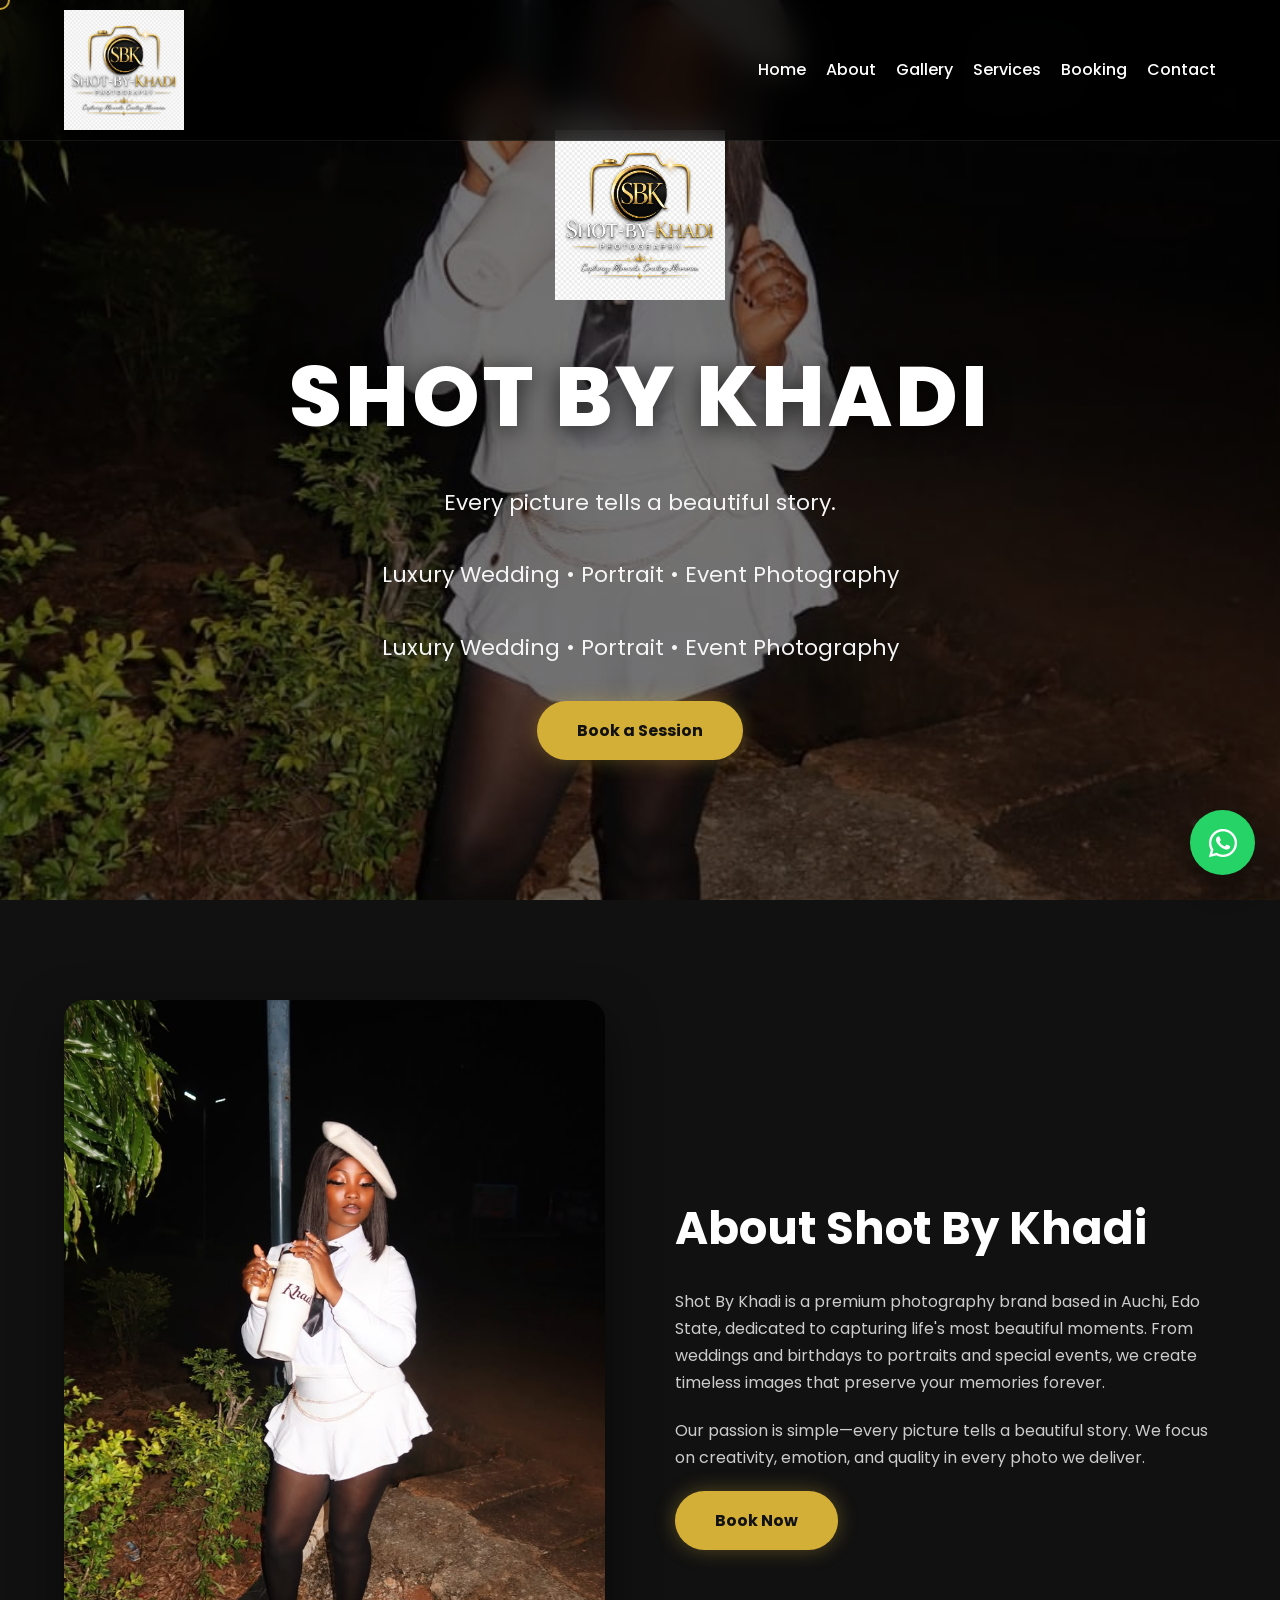
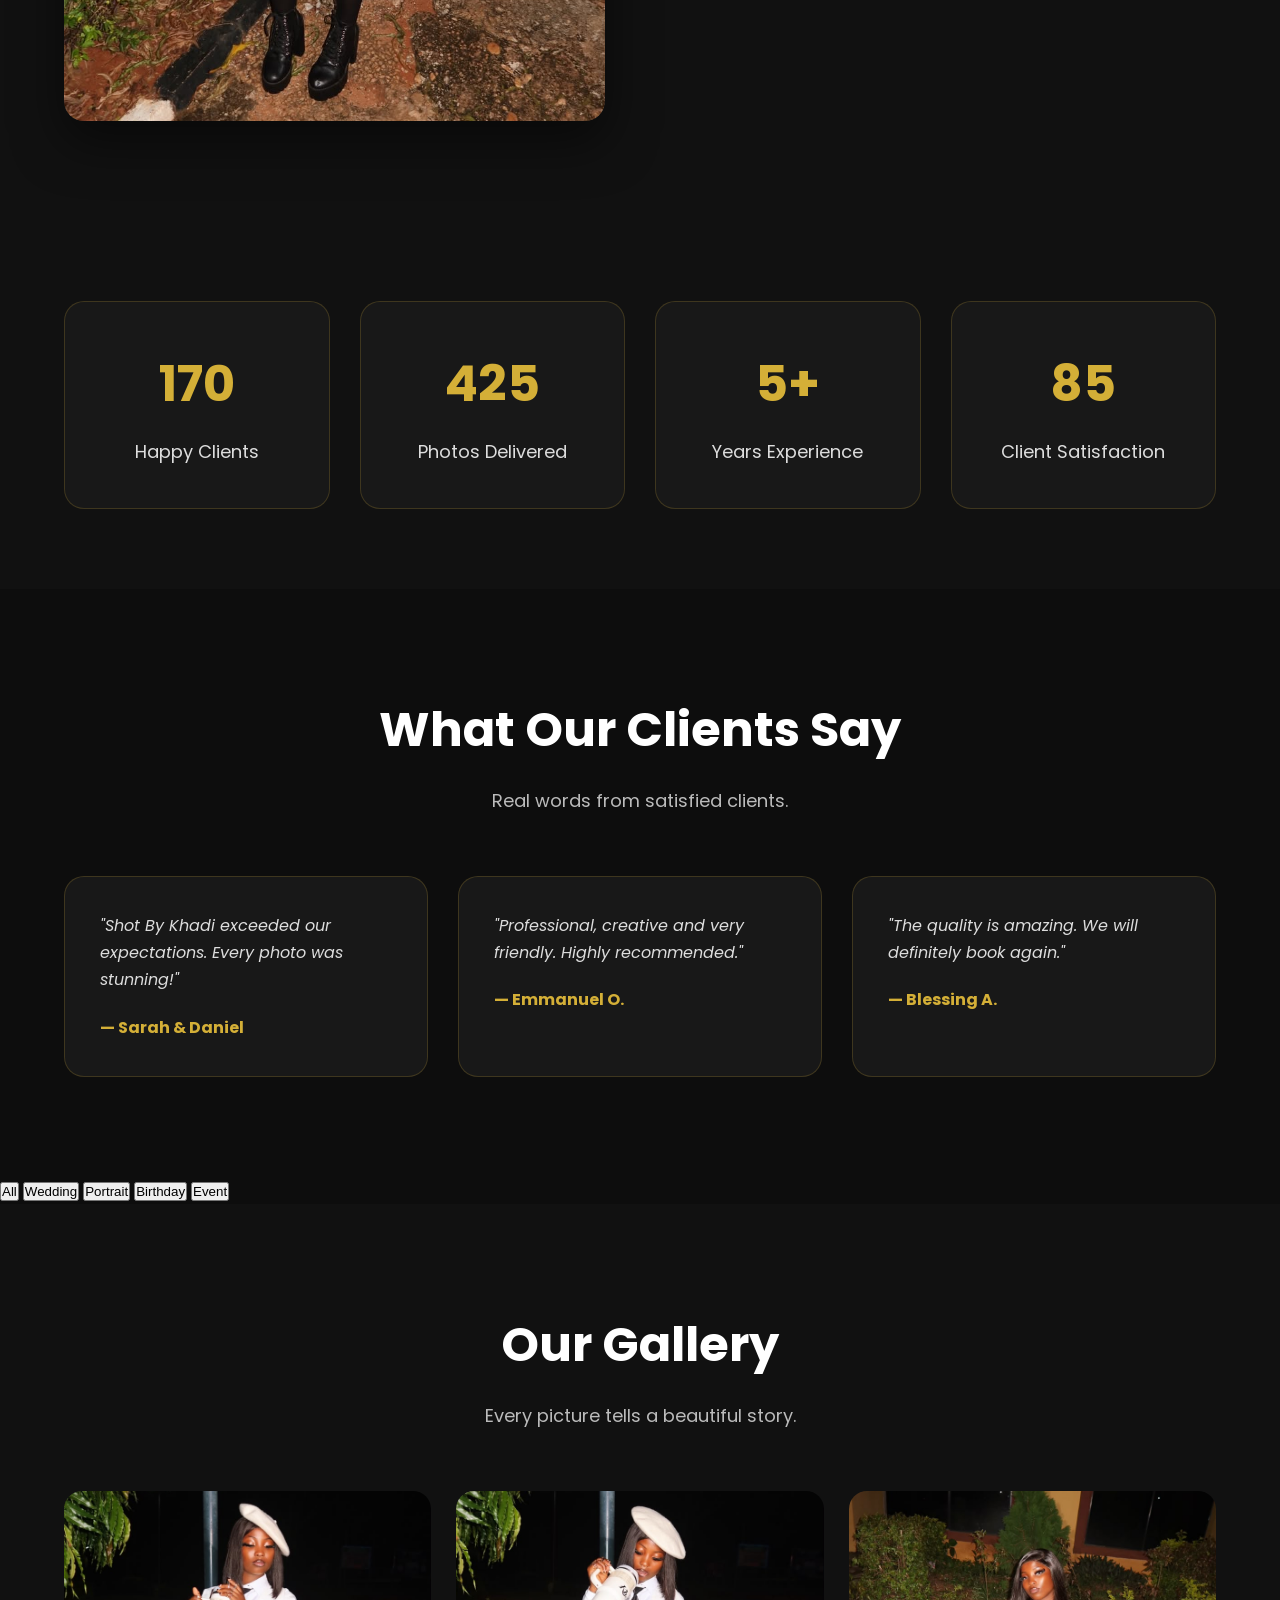
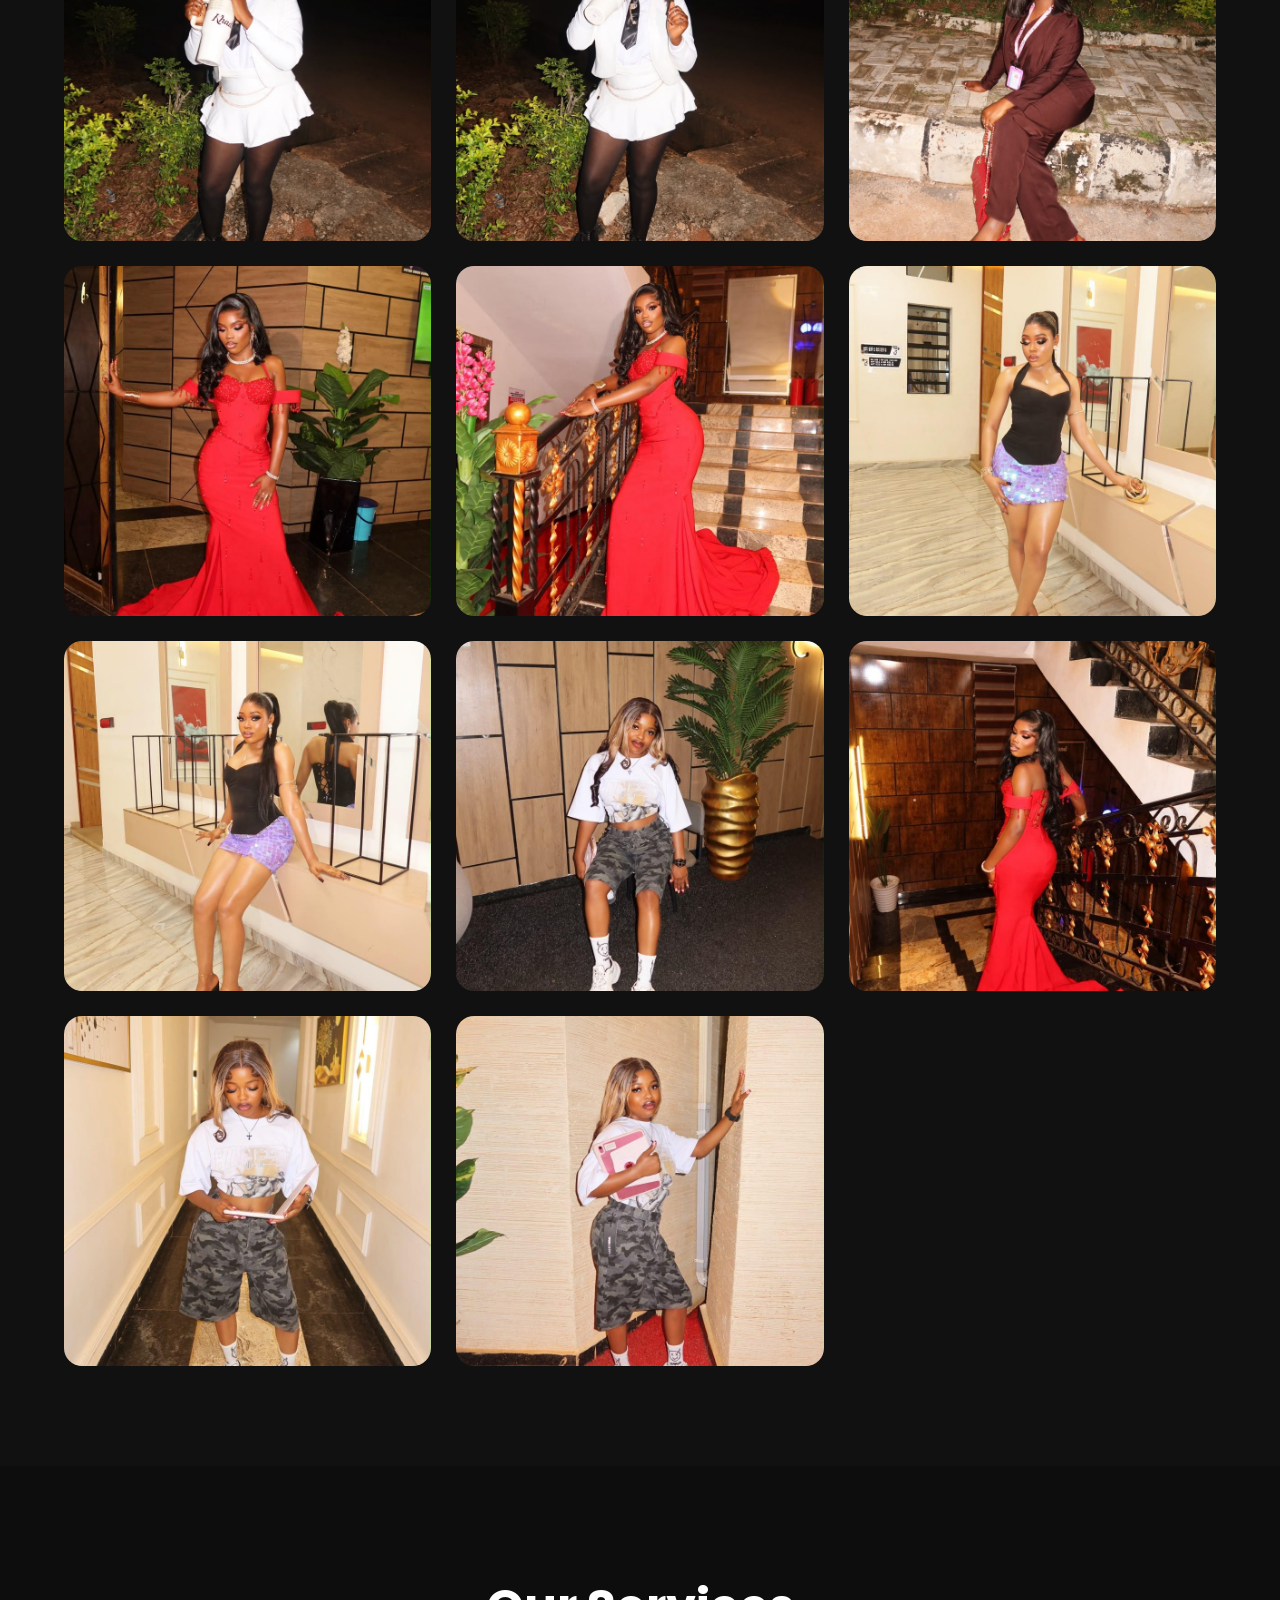
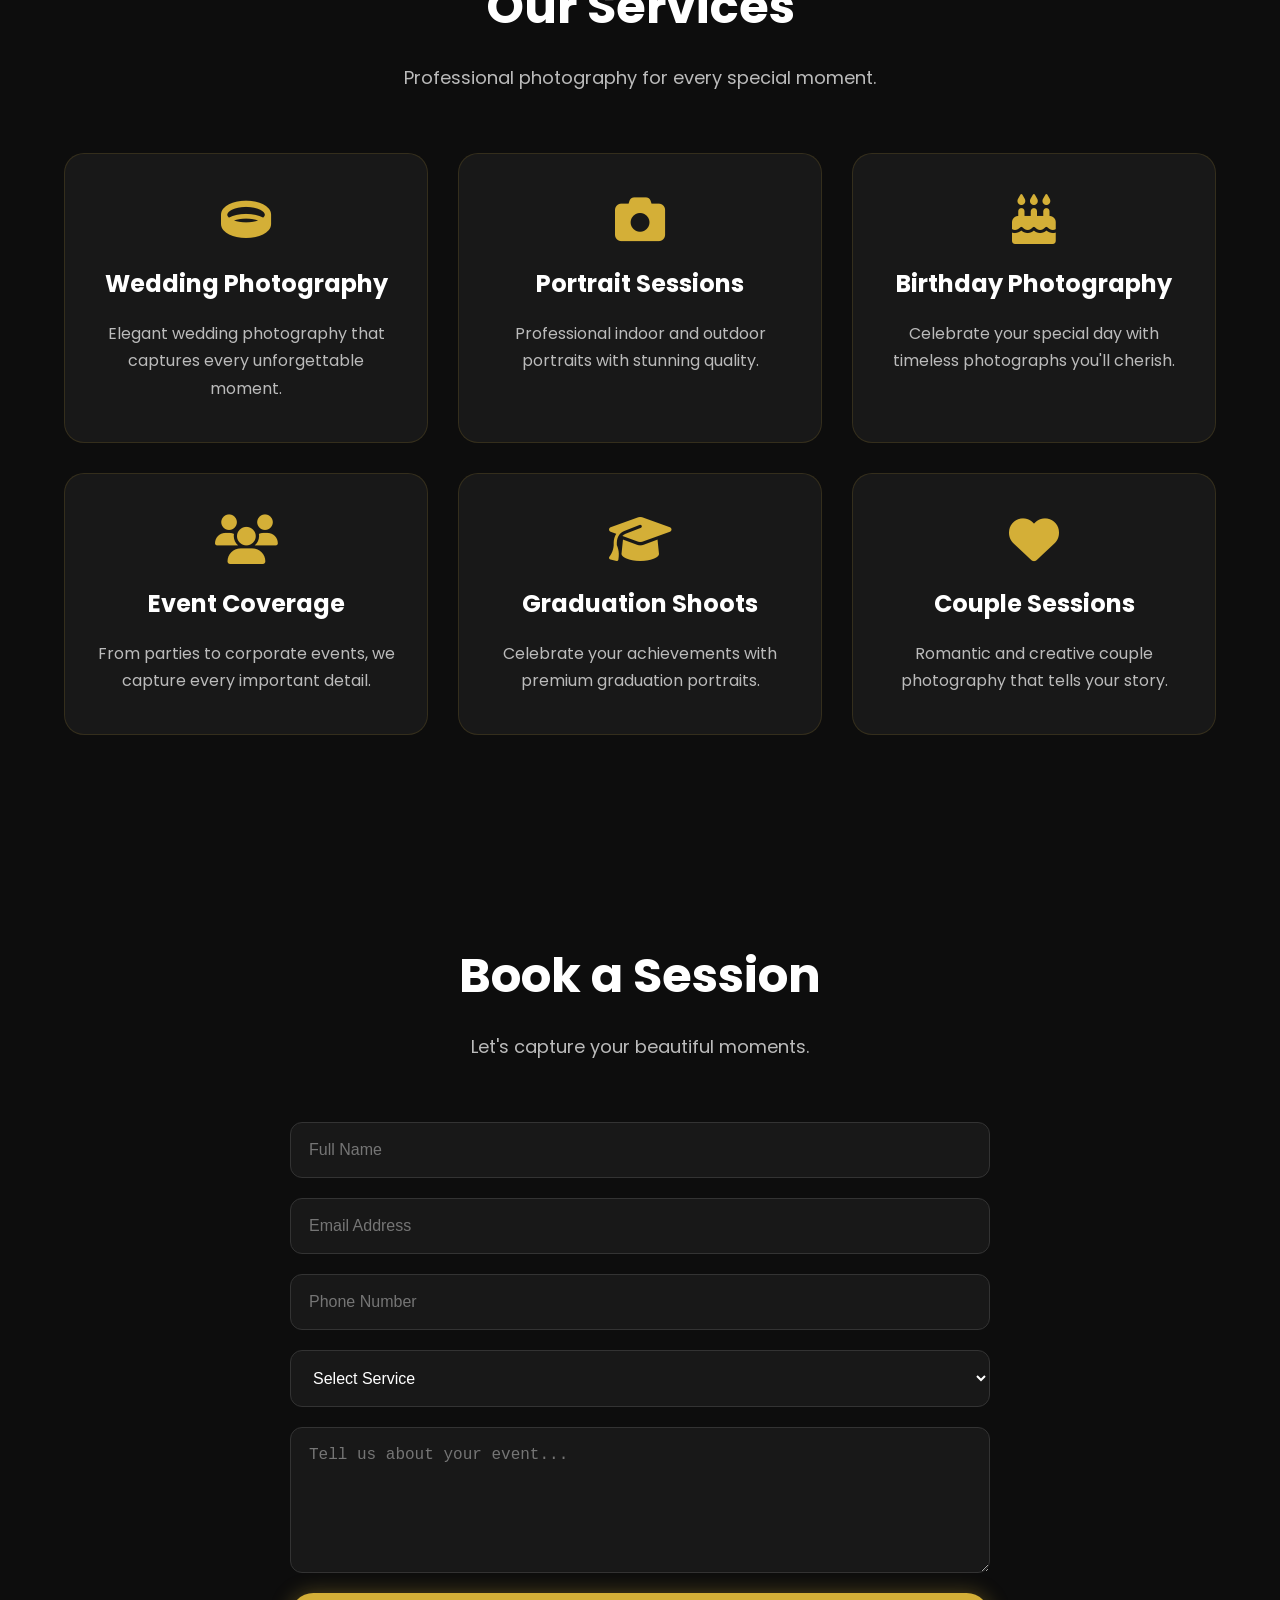
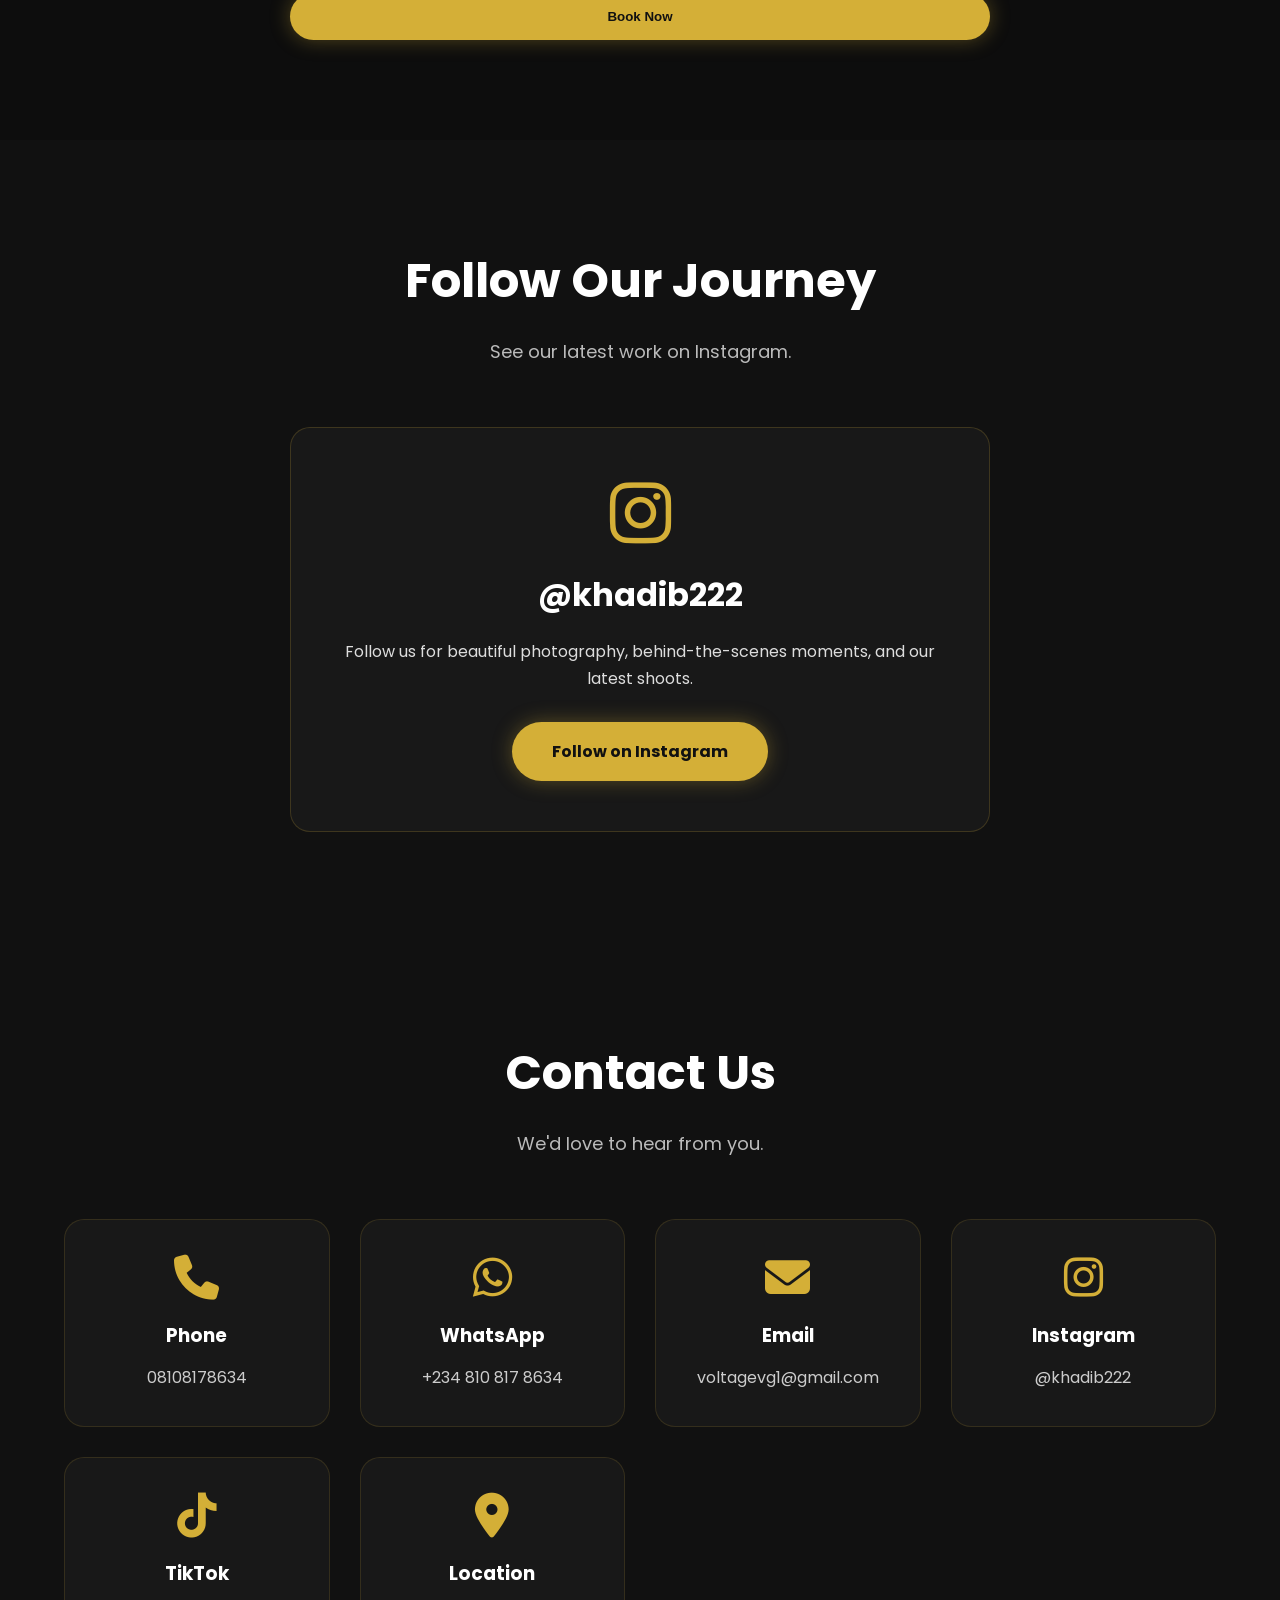
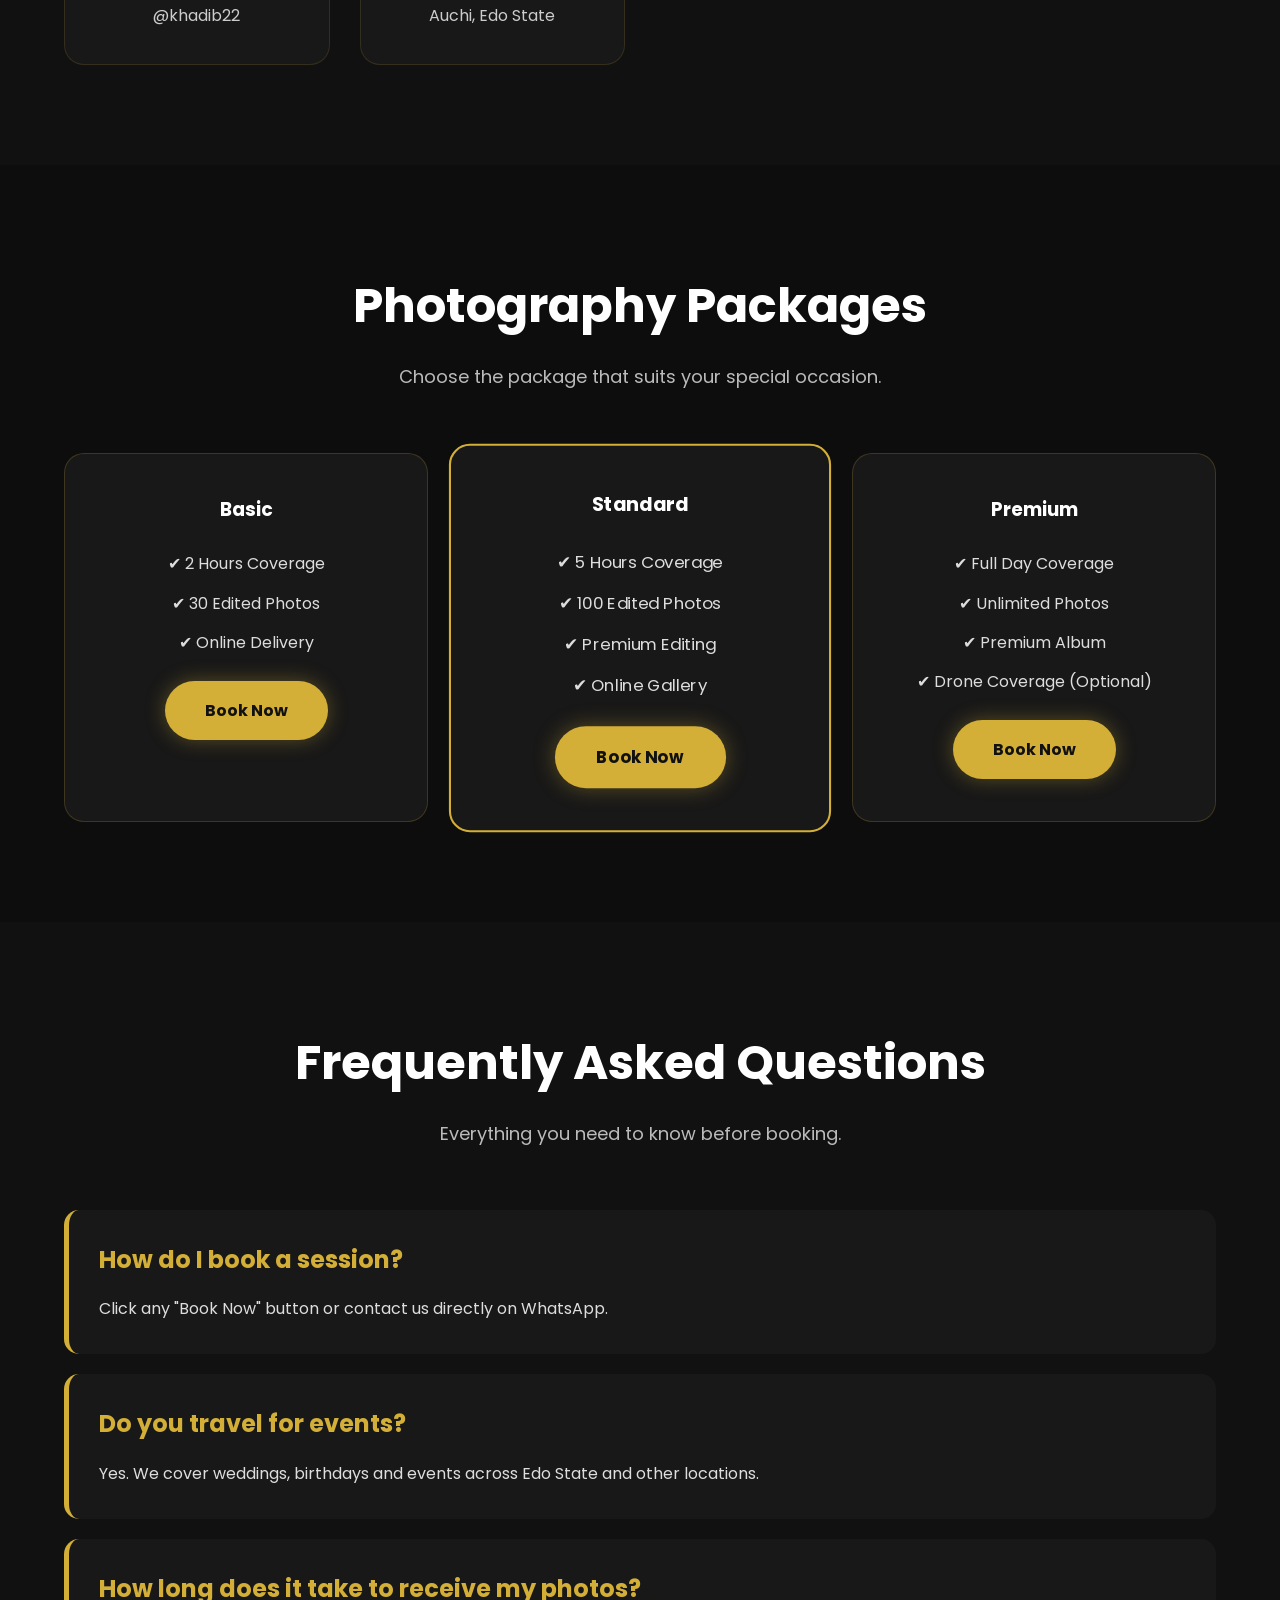
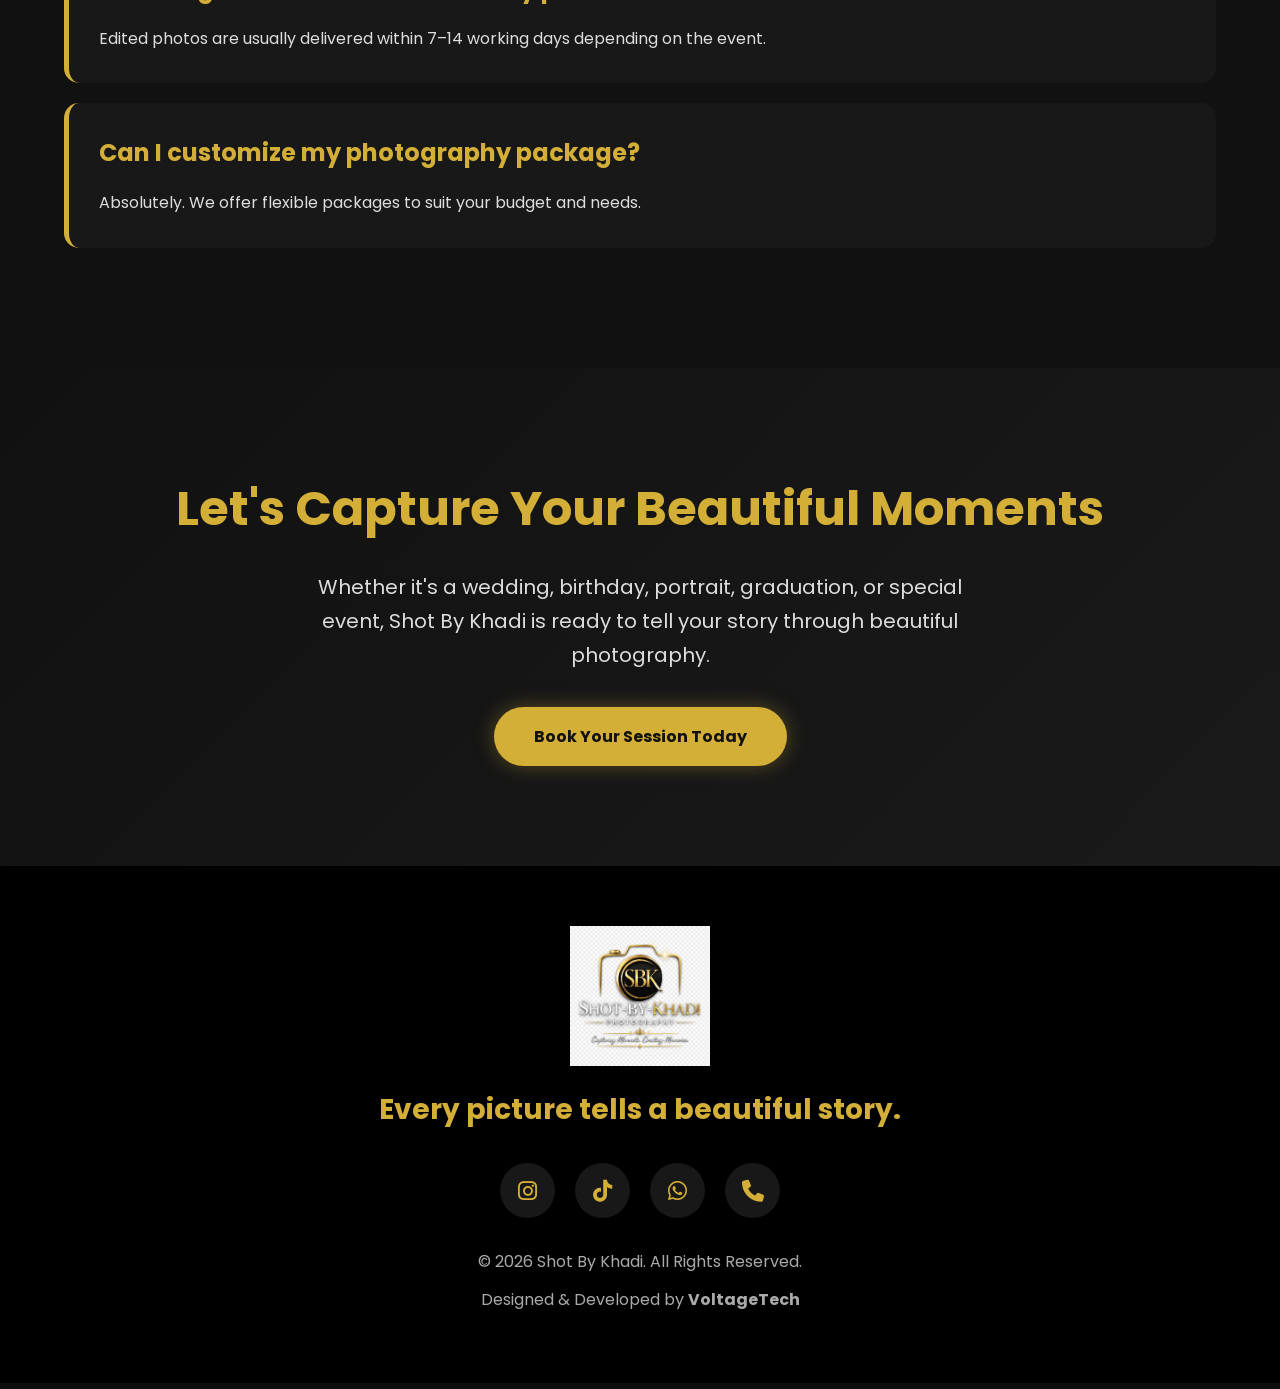
==== commit 274c9863: "Add mobile hamburger menu and optimize hero image" ====
--- a/index.html
+++ b/index.html
@@ -45,7 +45,11 @@
 <img src="images/logo.png" alt="Shot By Khadi">
 </a>
 
-<nav>
+<button class="menu-toggle" id="menu-toggle">
+    ☰
+</button>
+
+<nav id="nav-menu">
 
 <ul class="nav-links">
 
--- a/style.css
+++ b/style.css
@@ -57,12 +57,11 @@
 display:flex;
 justify-content:space-between;
 align-items:center;
-padding:18px 0;
+padding:10px 0;
 }
 
 .logo img{
-width:180px;
-transition:.3s;
+width:120px;
 }
 
 .logo img:hover{
@@ -101,7 +100,8 @@
 /* ========= HERO ========= */
 
 .hero{
-height:100vh;
+min-height:100vh;
+padding-top:80px;
 display:flex;
 justify-content:center;
 align-items:center;
@@ -920,4 +920,66 @@
 ::selection{
 background:#D4AF37;
 color:#111;
-}+}
+
+/* ===== Header Fix ===== */
+
+header{
+    padding:0;
+}
+
+.navbar{
+    padding:10px 0 !important;
+    min-height:70px;
+}
+
+.logo img{
+    width:120px !important;
+}
+
+nav ul{
+    gap:20px !important;
+}
+
+.hero{
+    padding-top:90px;
+}
+
+/* ===== Mobile Hamburger Menu ===== */
+
+.menu-toggle{
+    display:none;
+    background:none;
+    border:none;
+    color:#fff;
+    font-size:30px;
+    cursor:pointer;
+}
+
+@media (max-width:768px){
+
+.menu-toggle{
+    display:block;
+}
+
+#nav-menu{
+    display:none;
+    position:absolute;
+    top:70px;
+    left:0;
+    width:100%;
+    background:#000;
+    padding:20px 0;
+}
+
+#nav-menu.active{
+    display:block;
+}
+
+.nav-links{
+    flex-direction:column;
+    align-items:center;
+    gap:20px;
+}
+
+}
